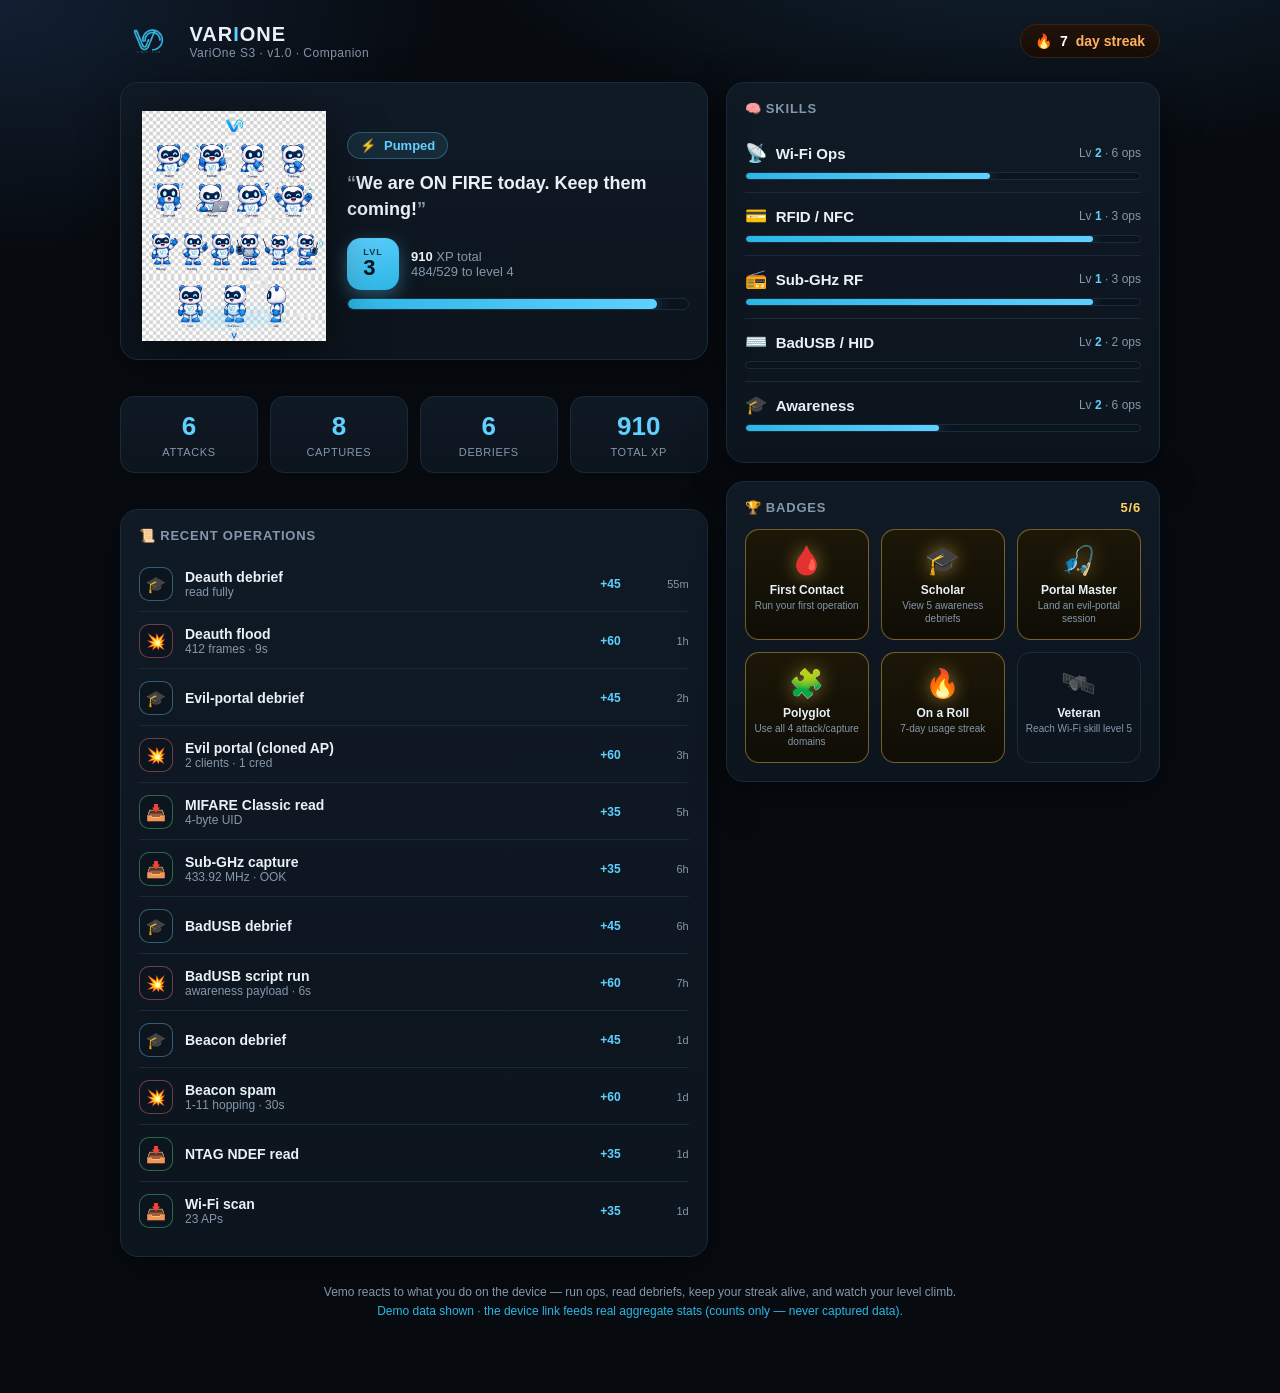
==== companion/index.html @ b5eb0c38 "feat: add Vemo gamification companion at /companion Static export of the VariOne Companion (Next.js)" ====
<!DOCTYPE html><!--_oybnl08QY1_OfnCdMIlE--><html lang="en"><head><meta charSet="utf-8"/><meta name="viewport" content="width=device-width, initial-scale=1"/><link rel="preload" as="image" href="/companion/vemo/logo.png"/><link rel="preload" as="image" href="/companion/vemo/vemo-hero.png"/><link rel="stylesheet" href="/companion/_next/static/css/b6889768fedbd410.css" data-precedence="next"/><link rel="preload" as="script" fetchPriority="low" href="/companion/_next/static/chunks/webpack-e1fc51a0417401c2.js"/><script src="/companion/_next/static/chunks/4bd1b696-c023c6e3521b1417.js" async=""></script><script src="/companion/_next/static/chunks/255-ff2aa54aff9f7291.js" async=""></script><script src="/companion/_next/static/chunks/main-app-71a87562c7416ae0.js" async=""></script><meta name="theme-color" content="#070b10"/><title>VariOne Companion · Vemo</title><meta name="description" content="Gamified companion for the VariOne awareness device — meet Vemo, level up, and track your operations."/><script src="/companion/_next/static/chunks/polyfills-42372ed130431b0a.js" noModule=""></script></head><body><div hidden=""><!--$--><!--/$--></div><main class="shell"><header class="topbar"><div class="brand"><img src="/companion/vemo/logo.png" alt="VariOne" width="92" height="38"/><div><div class="wm">VAR<i>I</i>ONE</div><div class="sub">VariOne S3<!-- --> · <!-- -->v1.0<!-- --> · Companion</div></div></div><div class="streak" title="Best streak: 7 days">🔥 <span class="n">7</span> day streak</div></header><div class="grid"><div class="stack"><div class="card hero"><div class="stage"><div class="vemo-wrap"><div class="vemo-glow"></div><img class="vemo-art" src="/companion/vemo/vemo-hero.png" alt="Vemo, the VariOne mascot" width="184" height="230"/></div><div class="info"><span class="moodchip"><span>⚡</span> <!-- -->Pumped</span><p class="speech"><span class="q">“</span>We are ON FIRE today. Keep them coming!<span class="q">”</span></p><div class="levelrow"><div class="levelbadge"><span><small>LVL</small><b>3</b></span></div><div class="levelmeta"><div><b>910</b> XP total</div><div>484<!-- -->/<!-- -->529<!-- --> to level <!-- -->4</div></div></div><div class="bar"><span style="width:91%"></span></div></div></div></div><div class="stats"><div class="stat"><div class="v">6</div><div class="l">Attacks</div></div><div class="stat"><div class="v">8</div><div class="l">Captures</div></div><div class="stat"><div class="v">6</div><div class="l">Debriefs</div></div><div class="stat"><div class="v">910</div><div class="l">Total XP</div></div></div><div class="card"><h2>📜 Recent operations</h2><div class="timeline"><div class="row"><div class="dot debrief">🎓</div><div class="meta"><div class="lab">Deauth debrief</div><div class="det">read fully</div></div><div class="xp">+<!-- -->45</div><div class="ago">55m</div></div><div class="row"><div class="dot attack">💥</div><div class="meta"><div class="lab">Deauth flood</div><div class="det">412 frames · 9s</div></div><div class="xp">+<!-- -->60</div><div class="ago">1h</div></div><div class="row"><div class="dot debrief">🎓</div><div class="meta"><div class="lab">Evil-portal debrief</div></div><div class="xp">+<!-- -->45</div><div class="ago">2h</div></div><div class="row"><div class="dot attack">💥</div><div class="meta"><div class="lab">Evil portal (cloned AP)</div><div class="det">2 clients · 1 cred</div></div><div class="xp">+<!-- -->60</div><div class="ago">3h</div></div><div class="row"><div class="dot capture">📥</div><div class="meta"><div class="lab">MIFARE Classic read</div><div class="det">4-byte UID</div></div><div class="xp">+<!-- -->35</div><div class="ago">5h</div></div><div class="row"><div class="dot capture">📥</div><div class="meta"><div class="lab">Sub-GHz capture</div><div class="det">433.92 MHz · OOK</div></div><div class="xp">+<!-- -->35</div><div class="ago">6h</div></div><div class="row"><div class="dot debrief">🎓</div><div class="meta"><div class="lab">BadUSB debrief</div></div><div class="xp">+<!-- -->45</div><div class="ago">6h</div></div><div class="row"><div class="dot attack">💥</div><div class="meta"><div class="lab">BadUSB script run</div><div class="det">awareness payload · 6s</div></div><div class="xp">+<!-- -->60</div><div class="ago">7h</div></div><div class="row"><div class="dot debrief">🎓</div><div class="meta"><div class="lab">Beacon debrief</div></div><div class="xp">+<!-- -->45</div><div class="ago">1d</div></div><div class="row"><div class="dot attack">💥</div><div class="meta"><div class="lab">Beacon spam</div><div class="det">1-11 hopping · 30s</div></div><div class="xp">+<!-- -->60</div><div class="ago">1d</div></div><div class="row"><div class="dot capture">📥</div><div class="meta"><div class="lab">NTAG NDEF read</div></div><div class="xp">+<!-- -->35</div><div class="ago">1d</div></div><div class="row"><div class="dot capture">📥</div><div class="meta"><div class="lab">Wi-Fi scan</div><div class="det">23 APs</div></div><div class="xp">+<!-- -->35</div><div class="ago">1d</div></div></div></div></div><div class="stack"><div class="card"><h2>🧠 Skills</h2><div class="skill"><div class="top"><span class="name"><span class="ic">📡</span>Wi-Fi Ops</span><span class="lv">Lv <b>2</b> · <!-- -->6<!-- --> ops</span></div><div class="bar"><span style="width:62%"></span></div></div><div class="skill"><div class="top"><span class="name"><span class="ic">💳</span>RFID / NFC</span><span class="lv">Lv <b>1</b> · <!-- -->3<!-- --> ops</span></div><div class="bar"><span style="width:88%"></span></div></div><div class="skill"><div class="top"><span class="name"><span class="ic">📻</span>Sub-GHz RF</span><span class="lv">Lv <b>1</b> · <!-- -->3<!-- --> ops</span></div><div class="bar"><span style="width:88%"></span></div></div><div class="skill"><div class="top"><span class="name"><span class="ic">⌨️</span>BadUSB / HID</span><span class="lv">Lv <b>2</b> · <!-- -->2<!-- --> ops</span></div><div class="bar"><span style="width:0%"></span></div></div><div class="skill"><div class="top"><span class="name"><span class="ic">🎓</span>Awareness</span><span class="lv">Lv <b>2</b> · <!-- -->6<!-- --> ops</span></div><div class="bar"><span style="width:49%"></span></div></div></div><div class="card"><h2>🏆 Badges <span style="margin-left:auto;color:var(--gold)">5<!-- -->/<!-- -->6</span></h2><div class="badges"><div class="badge on" title="Run your first operation"><div class="em">🩸</div><div class="bn">First Contact</div><div class="bd">Run your first operation</div></div><div class="badge on" title="View 5 awareness debriefs"><div class="em">🎓</div><div class="bn">Scholar</div><div class="bd">View 5 awareness debriefs</div></div><div class="badge on" title="Land an evil-portal session"><div class="em">🎣</div><div class="bn">Portal Master</div><div class="bd">Land an evil-portal session</div></div><div class="badge on" title="Use all 4 attack/capture domains"><div class="em">🧩</div><div class="bn">Polyglot</div><div class="bd">Use all 4 attack/capture domains</div></div><div class="badge on" title="7-day usage streak"><div class="em">🔥</div><div class="bn">On a Roll</div><div class="bd">7-day usage streak</div></div><div class="badge " title="Reach Wi-Fi skill level 5"><div class="em">🛰️</div><div class="bn">Veteran</div><div class="bd">Reach Wi-Fi skill level 5</div></div></div></div></div></div><p class="foot">Vemo reacts to what you do on the device — run ops, read debriefs, keep your streak alive, and watch your level climb.<br/><span class="seam">Demo data shown · the device link feeds real aggregate stats (counts only — never captured data).</span></p></main><!--$--><!--/$--><script src="/companion/_next/static/chunks/webpack-e1fc51a0417401c2.js" id="_R_" async=""></script><script>(self.__next_f=self.__next_f||[]).push([0])</script><script>self.__next_f.push([1,"1:\"$Sreact.fragment\"\n2:I[9766,[],\"\"]\n3:I[8924,[],\"\"]\n5:I[4431,[],\"OutletBoundary\"]\n7:I[5278,[],\"AsyncMetadataOutlet\"]\n9:I[4431,[],\"ViewportBoundary\"]\nb:I[4431,[],\"MetadataBoundary\"]\nc:\"$Sreact.suspense\"\ne:I[7150,[],\"\"]\n:HL[\"/companion/_next/static/css/b6889768fedbd410.css\",\"style\"]\n"])</script><script>self.__next_f.push([1,"0:{\"P\":null,\"b\":\"-oybnl08QY1-OfnCdMIlE\",\"p\":\"/companion\",\"c\":[\"\",\"\"],\"i\":false,\"f\":[[[\"\",{\"children\":[\"__PAGE__\",{}]},\"$undefined\",\"$undefined\",true],[\"\",[\"$\",\"$1\",\"c\",{\"children\":[[[\"$\",\"link\",\"0\",{\"rel\":\"stylesheet\",\"href\":\"/companion/_next/static/css/b6889768fedbd410.css\",\"precedence\":\"next\",\"crossOrigin\":\"$undefined\",\"nonce\":\"$undefined\"}]],[\"$\",\"html\",null,{\"lang\":\"en\",\"children\":[\"$\",\"body\",null,{\"children\":[\"$\",\"$L2\",null,{\"parallelRouterKey\":\"children\",\"error\":\"$undefined\",\"errorStyles\":\"$undefined\",\"errorScripts\":\"$undefined\",\"template\":[\"$\",\"$L3\",null,{}],\"templateStyles\":\"$undefined\",\"templateScripts\":\"$undefined\",\"notFound\":[[[\"$\",\"title\",null,{\"children\":\"404: This page could not be found.\"}],[\"$\",\"div\",null,{\"style\":{\"fontFamily\":\"system-ui,\\\"Segoe UI\\\",Roboto,Helvetica,Arial,sans-serif,\\\"Apple Color Emoji\\\",\\\"Segoe UI Emoji\\\"\",\"height\":\"100vh\",\"textAlign\":\"center\",\"display\":\"flex\",\"flexDirection\":\"column\",\"alignItems\":\"center\",\"justifyContent\":\"center\"},\"children\":[\"$\",\"div\",null,{\"children\":[[\"$\",\"style\",null,{\"dangerouslySetInnerHTML\":{\"__html\":\"body{color:#000;background:#fff;margin:0}.next-error-h1{border-right:1px solid rgba(0,0,0,.3)}@media (prefers-color-scheme:dark){body{color:#fff;background:#000}.next-error-h1{border-right:1px solid rgba(255,255,255,.3)}}\"}}],[\"$\",\"h1\",null,{\"className\":\"next-error-h1\",\"style\":{\"display\":\"inline-block\",\"margin\":\"0 20px 0 0\",\"padding\":\"0 23px 0 0\",\"fontSize\":24,\"fontWeight\":500,\"verticalAlign\":\"top\",\"lineHeight\":\"49px\"},\"children\":404}],[\"$\",\"div\",null,{\"style\":{\"display\":\"inline-block\"},\"children\":[\"$\",\"h2\",null,{\"style\":{\"fontSize\":14,\"fontWeight\":400,\"lineHeight\":\"49px\",\"margin\":0},\"children\":\"This page could not be found.\"}]}]]}]}]],[]],\"forbidden\":\"$undefined\",\"unauthorized\":\"$undefined\"}]}]}]]}],{\"children\":[\"__PAGE__\",[\"$\",\"$1\",\"c\",{\"children\":[\"$L4\",null,[\"$\",\"$L5\",null,{\"children\":[\"$L6\",[\"$\",\"$L7\",null,{\"promise\":\"$@8\"}]]}]]}],{},null,false]},null,false],[\"$\",\"$1\",\"h\",{\"children\":[null,[[\"$\",\"$L9\",null,{\"children\":\"$La\"}],null],[\"$\",\"$Lb\",null,{\"children\":[\"$\",\"div\",null,{\"hidden\":true,\"children\":[\"$\",\"$c\",null,{\"fallback\":null,\"children\":\"$Ld\"}]}]}]]}],false]],\"m\":\"$undefined\",\"G\":[\"$e\",[]],\"s\":false,\"S\":true}\n"])</script><script>self.__next_f.push([1,"4:[\"$\",\"main\",null,{\"className\":\"shell\",\"children\":[[\"$\",\"header\",null,{\"className\":\"topbar\",\"children\":[[\"$\",\"div\",null,{\"className\":\"brand\",\"children\":[[\"$\",\"img\",null,{\"src\":\"/companion/vemo/logo.png\",\"alt\":\"VariOne\",\"width\":92,\"height\":38}],[\"$\",\"div\",null,{\"children\":[[\"$\",\"div\",null,{\"className\":\"wm\",\"children\":[\"VAR\",[\"$\",\"i\",null,{\"children\":\"I\"}],\"ONE\"]}],[\"$\",\"div\",null,{\"className\":\"sub\",\"children\":[\"VariOne S3\",\" · \",\"v1.0\",\" · Companion\"]}]]}]]}],[\"$\",\"div\",null,{\"className\":\"streak\",\"title\":\"Best streak: 7 days\",\"children\":[\"🔥 \",[\"$\",\"span\",null,{\"className\":\"n\",\"children\":7}],\" day streak\"]}]]}],[\"$\",\"div\",null,{\"className\":\"grid\",\"children\":[[\"$\",\"div\",null,{\"className\":\"stack\",\"children\":[[\"$\",\"div\",null,{\"className\":\"card hero\",\"children\":[\"$\",\"div\",null,{\"className\":\"stage\",\"children\":[[\"$\",\"div\",null,{\"className\":\"vemo-wrap\",\"children\":[[\"$\",\"div\",null,{\"className\":\"vemo-glow\"}],[\"$\",\"img\",null,{\"className\":\"vemo-art\",\"src\":\"/companion/vemo/vemo-hero.png\",\"alt\":\"Vemo, the VariOne mascot\",\"width\":184,\"height\":230}]]}],[\"$\",\"div\",null,{\"className\":\"info\",\"children\":[[\"$\",\"span\",null,{\"className\":\"moodchip\",\"children\":[[\"$\",\"span\",null,{\"children\":\"⚡\"}],\" \",\"Pumped\"]}],[\"$\",\"p\",null,{\"className\":\"speech\",\"children\":[[\"$\",\"span\",null,{\"className\":\"q\",\"children\":\"“\"}],\"We are ON FIRE today. Keep them coming!\",[\"$\",\"span\",null,{\"className\":\"q\",\"children\":\"”\"}]]}],[\"$\",\"div\",null,{\"className\":\"levelrow\",\"children\":[[\"$\",\"div\",null,{\"className\":\"levelbadge\",\"children\":[\"$\",\"span\",null,{\"children\":[[\"$\",\"small\",null,{\"children\":\"LVL\"}],[\"$\",\"b\",null,{\"children\":3}]]}]}],[\"$\",\"div\",null,{\"className\":\"levelmeta\",\"children\":[[\"$\",\"div\",null,{\"children\":[[\"$\",\"b\",null,{\"children\":\"910\"}],\" XP total\"]}],[\"$\",\"div\",null,{\"children\":[484,\"/\",529,\" to level \",4]}]]}]]}],[\"$\",\"div\",null,{\"className\":\"bar\",\"children\":[\"$\",\"span\",null,{\"style\":{\"width\":\"91%\"}}]}]]}]]}]}],[\"$\",\"div\",null,{\"className\":\"stats\",\"children\":[[\"$\",\"div\",null,{\"className\":\"stat\",\"children\":[[\"$\",\"div\",null,{\"className\":\"v\",\"children\":6}],[\"$\",\"div\",null,{\"className\":\"l\",\"children\":\"Attacks\"}]]}],[\"$\",\"div\",null,{\"className\":\"stat\",\"children\":[[\"$\",\"div\",null,{\"className\":\"v\",\"children\":8}],[\"$\",\"div\",null,{\"className\":\"l\",\"children\":\"Captures\"}]]}],[\"$\",\"div\",null,{\"className\":\"stat\",\"children\":[[\"$\",\"div\",null,{\"className\":\"v\",\"children\":6}],[\"$\",\"div\",null,{\"className\":\"l\",\"children\":\"Debriefs\"}]]}],[\"$\",\"div\",null,{\"className\":\"stat\",\"children\":[[\"$\",\"div\",null,{\"className\":\"v\",\"children\":\"910\"}],[\"$\",\"div\",null,{\"className\":\"l\",\"children\":\"Total XP\"}]]}]]}],[\"$\",\"div\",null,{\"className\":\"card\",\"children\":[[\"$\",\"h2\",null,{\"children\":\"📜 Recent operations\"}],[\"$\",\"div\",null,{\"className\":\"timeline\",\"children\":[[\"$\",\"div\",\"e1\",{\"className\":\"row\",\"children\":[[\"$\",\"div\",null,{\"className\":\"dot debrief\",\"children\":\"🎓\"}],[\"$\",\"div\",null,{\"className\":\"meta\",\"children\":[[\"$\",\"div\",null,{\"className\":\"lab\",\"children\":\"Deauth debrief\"}],[\"$\",\"div\",null,{\"className\":\"det\",\"children\":\"read fully\"}]]}],[\"$\",\"div\",null,{\"className\":\"xp\",\"children\":[\"+\",45]}],[\"$\",\"div\",null,{\"className\":\"ago\",\"children\":\"55m\"}]]}],[\"$\",\"div\",\"e0\",{\"className\":\"row\",\"children\":[[\"$\",\"div\",null,{\"className\":\"dot attack\",\"children\":\"💥\"}],[\"$\",\"div\",null,{\"className\":\"meta\",\"children\":[[\"$\",\"div\",null,{\"className\":\"lab\",\"children\":\"Deauth flood\"}],[\"$\",\"div\",null,{\"className\":\"det\",\"children\":\"412 frames · 9s\"}]]}],[\"$\",\"div\",null,{\"className\":\"xp\",\"children\":[\"+\",60]}],[\"$\",\"div\",null,{\"className\":\"ago\",\"children\":\"1h\"}]]}],[\"$\",\"div\",\"e3\",{\"className\":\"row\",\"children\":[[\"$\",\"div\",null,{\"className\":\"dot debrief\",\"children\":\"🎓\"}],[\"$\",\"div\",null,{\"className\":\"meta\",\"children\":[[\"$\",\"div\",null,{\"className\":\"lab\",\"children\":\"Evil-portal debrief\"}],\"$undefined\"]}],[\"$\",\"div\",null,{\"className\":\"xp\",\"children\":[\"+\",45]}],[\"$\",\"div\",null,{\"className\":\"ago\",\"children\":\"2h\"}]]}],[\"$\",\"div\",\"e2\",{\"className\":\"row\",\"children\":[[\"$\",\"div\",null,{\"className\":\"dot attack\",\"children\":\"💥\"}],[\"$\",\"div\",null,{\"className\":\"meta\",\"children\":[[\"$\",\"div\",null,{\"className\":\"lab\",\"children\":\"Evil portal (cloned AP)\"}],[\"$\",\"div\",null,{\"className\":\"det\",\"children\":\"2 clients · 1 cred\"}]]}],[\"$\",\"div\",null,{\"className\":\"xp\",\"children\":[\"+\",60]}],[\"$\",\"div\",null,{\"className\":\"ago\",\"children\":\"3h\"}]]}],[\"$\",\"div\",\"e4\",{\"className\":\"row\",\"children\":[[\"$\",\"div\",null,{\"className\":\"dot capture\",\"children\":\"📥\"}],[\"$\",\"div\",null,{\"className\":\"meta\",\"children\":[[\"$\",\"div\",null,{\"className\":\"lab\",\"children\":\"MIFARE Classic read\"}],[\"$\",\"div\",null,{\"className\":\"det\",\"children\":\"4-byte UID\"}]]}],[\"$\",\"div\",null,{\"className\":\"xp\",\"children\":[\"+\",35]}],[\"$\",\"div\",null,{\"className\":\"ago\",\"children\":\"5h\"}]]}],[\"$\",\"div\",\"e5\",{\"className\":\"row\",\"children\":[[\"$\",\"div\",null,{\"className\":\"dot capture\",\"children\":\"📥\"}],[\"$\",\"div\",null,{\"className\":\"meta\",\"children\":[[\"$\",\"div\",null,{\"className\":\"lab\",\"children\":\"Sub-GHz capture\"}],[\"$\",\"div\",null,{\"className\":\"det\",\"children\":\"433.92 MHz · OOK\"}]]}],[\"$\",\"div\",null,{\"className\":\"xp\",\"children\":[\"+\",35]}],[\"$\",\"div\",null,{\"className\":\"ago\",\"children\":\"6h\"}]]}],[\"$\",\"div\",\"e7\",{\"className\":\"row\",\"children\":[[\"$\",\"div\",null,{\"className\":\"dot debrief\",\"children\":\"🎓\"}],[\"$\",\"div\",null,{\"className\":\"meta\",\"children\":[[\"$\",\"div\",null,{\"className\":\"lab\",\"children\":\"BadUSB debrief\"}],\"$undefined\"]}],[\"$\",\"div\",null,{\"className\":\"xp\",\"children\":[\"+\",45]}],\"$Lf\"]}],\"$L10\",\"$L11\",\"$L12\",\"$L13\",\"$L14\"]}]]}]]}],\"$L15\"]}],\"$L16\"]}]\n"])</script><script>self.__next_f.push([1,"f:[\"$\",\"div\",null,{\"className\":\"ago\",\"children\":\"6h\"}]\n10:[\"$\",\"div\",\"e6\",{\"className\":\"row\",\"children\":[[\"$\",\"div\",null,{\"className\":\"dot attack\",\"children\":\"💥\"}],[\"$\",\"div\",null,{\"className\":\"meta\",\"children\":[[\"$\",\"div\",null,{\"className\":\"lab\",\"children\":\"BadUSB script run\"}],[\"$\",\"div\",null,{\"className\":\"det\",\"children\":\"awareness payload · 6s\"}]]}],[\"$\",\"div\",null,{\"className\":\"xp\",\"children\":[\"+\",60]}],[\"$\",\"div\",null,{\"className\":\"ago\",\"children\":\"7h\"}]]}]\n11:[\"$\",\"div\",\"e11\",{\"className\":\"row\",\"children\":[[\"$\",\"div\",null,{\"className\":\"dot debrief\",\"children\":\"🎓\"}],[\"$\",\"div\",null,{\"className\":\"meta\",\"children\":[[\"$\",\"div\",null,{\"className\":\"lab\",\"children\":\"Beacon debrief\"}],\"$undefined\"]}],[\"$\",\"div\",null,{\"className\":\"xp\",\"children\":[\"+\",45]}],[\"$\",\"div\",null,{\"className\":\"ago\",\"children\":\"1d\"}]]}]\n12:[\"$\",\"div\",\"e8\",{\"className\":\"row\",\"children\":[[\"$\",\"div\",null,{\"className\":\"dot attack\",\"children\":\"💥\"}],[\"$\",\"div\",null,{\"className\":\"meta\",\"children\":[[\"$\",\"div\",null,{\"className\":\"lab\",\"children\":\"Beacon spam\"}],[\"$\",\"div\",null,{\"className\":\"det\",\"children\":\"1-11 hopping · 30s\"}]]}],[\"$\",\"div\",null,{\"className\":\"xp\",\"children\":[\"+\",60]}],[\"$\",\"div\",null,{\"className\":\"ago\",\"children\":\"1d\"}]]}]\n13:[\"$\",\"div\",\"e9\",{\"className\":\"row\",\"children\":[[\"$\",\"div\",null,{\"className\":\"dot capture\",\"children\":\"📥\"}],[\"$\",\"div\",null,{\"className\":\"meta\",\"children\":[[\"$\",\"div\",null,{\"className\":\"lab\",\"children\":\"NTAG NDEF read\"}],\"$undefined\"]}],[\"$\",\"div\",null,{\"className\":\"xp\",\"children\":[\"+\",35]}],[\"$\",\"div\",null,{\"className\":\"ago\",\"children\":\"1d\"}]]}]\n14:[\"$\",\"div\",\"e10\",{\"className\":\"row\",\"children\":[[\"$\",\"div\",null,{\"className\":\"dot capture\",\"children\":\"📥\"}],[\"$\",\"div\",null,{\"className\":\"meta\",\"children\":[[\"$\",\"div\",null,{\"className\":\"lab\",\"children\":\"Wi-Fi scan\"}],[\"$\",\"div\",null,{\"className\":\"det\",\"children\":\"23 APs\"}]]}],[\"$\",\"div\",null,{\"className\":\"xp\",\"children\":[\"+\",35]}],[\"$\",\"div\",null,{\"className\":\"ago\",\"children\":\"1d\"}]]}]\n"])</script><script>self.__next_f.push([1,"15:[\"$\",\"div\",null,{\"className\":\"stack\",\"children\":[[\"$\",\"div\",null,{\"className\":\"card\",\"children\":[[\"$\",\"h2\",null,{\"children\":\"🧠 Skills\"}],[[\"$\",\"div\",\"wifi\",{\"className\":\"skill\",\"children\":[[\"$\",\"div\",null,{\"className\":\"top\",\"children\":[[\"$\",\"span\",null,{\"className\":\"name\",\"children\":[[\"$\",\"span\",null,{\"className\":\"ic\",\"children\":\"📡\"}],\"Wi-Fi Ops\"]}],[\"$\",\"span\",null,{\"className\":\"lv\",\"children\":[\"Lv \",[\"$\",\"b\",null,{\"children\":2}],\" · \",6,\" ops\"]}]]}],[\"$\",\"div\",null,{\"className\":\"bar\",\"children\":[\"$\",\"span\",null,{\"style\":{\"width\":\"62%\"}}]}]]}],[\"$\",\"div\",\"rfid\",{\"className\":\"skill\",\"children\":[[\"$\",\"div\",null,{\"className\":\"top\",\"children\":[[\"$\",\"span\",null,{\"className\":\"name\",\"children\":[[\"$\",\"span\",null,{\"className\":\"ic\",\"children\":\"💳\"}],\"RFID / NFC\"]}],[\"$\",\"span\",null,{\"className\":\"lv\",\"children\":[\"Lv \",[\"$\",\"b\",null,{\"children\":1}],\" · \",3,\" ops\"]}]]}],[\"$\",\"div\",null,{\"className\":\"bar\",\"children\":[\"$\",\"span\",null,{\"style\":{\"width\":\"88%\"}}]}]]}],[\"$\",\"div\",\"rf\",{\"className\":\"skill\",\"children\":[[\"$\",\"div\",null,{\"className\":\"top\",\"children\":[[\"$\",\"span\",null,{\"className\":\"name\",\"children\":[[\"$\",\"span\",null,{\"className\":\"ic\",\"children\":\"📻\"}],\"Sub-GHz RF\"]}],[\"$\",\"span\",null,{\"className\":\"lv\",\"children\":[\"Lv \",[\"$\",\"b\",null,{\"children\":1}],\" · \",3,\" ops\"]}]]}],[\"$\",\"div\",null,{\"className\":\"bar\",\"children\":[\"$\",\"span\",null,{\"style\":{\"width\":\"88%\"}}]}]]}],[\"$\",\"div\",\"badusb\",{\"className\":\"skill\",\"children\":[[\"$\",\"div\",null,{\"className\":\"top\",\"children\":[[\"$\",\"span\",null,{\"className\":\"name\",\"children\":[[\"$\",\"span\",null,{\"className\":\"ic\",\"children\":\"⌨️\"}],\"BadUSB / HID\"]}],[\"$\",\"span\",null,{\"className\":\"lv\",\"children\":[\"Lv \",[\"$\",\"b\",null,{\"children\":2}],\" · \",2,\" ops\"]}]]}],[\"$\",\"div\",null,{\"className\":\"bar\",\"children\":[\"$\",\"span\",null,{\"style\":{\"width\":\"0%\"}}]}]]}],[\"$\",\"div\",\"awareness\",{\"className\":\"skill\",\"children\":[[\"$\",\"div\",null,{\"className\":\"top\",\"children\":[[\"$\",\"span\",null,{\"className\":\"name\",\"children\":[[\"$\",\"span\",null,{\"className\":\"ic\",\"children\":\"🎓\"}],\"Awareness\"]}],[\"$\",\"span\",null,{\"className\":\"lv\",\"children\":[\"Lv \",[\"$\",\"b\",null,{\"children\":2}],\" · \",6,\" ops\"]}]]}],[\"$\",\"div\",null,{\"className\":\"bar\",\"children\":[\"$\",\"span\",null,{\"style\":{\"width\":\"49%\"}}]}]]}]]]}],[\"$\",\"div\",null,{\"className\":\"card\",\"children\":[[\"$\",\"h2\",null,{\"children\":[\"🏆 Badges \",[\"$\",\"span\",null,{\"style\":{\"marginLeft\":\"auto\",\"color\":\"var(--gold)\"},\"children\":[5,\"/\",6]}]]}],[\"$\",\"div\",null,{\"className\":\"badges\",\"children\":[[\"$\",\"div\",\"first-blood\",{\"className\":\"badge on\",\"title\":\"Run your first operation\",\"children\":[[\"$\",\"div\",null,{\"className\":\"em\",\"children\":\"🩸\"}],[\"$\",\"div\",null,{\"className\":\"bn\",\"children\":\"First Contact\"}],[\"$\",\"div\",null,{\"className\":\"bd\",\"children\":\"Run your first operation\"}]]}],[\"$\",\"div\",\"scholar\",{\"className\":\"badge on\",\"title\":\"View 5 awareness debriefs\",\"children\":[[\"$\",\"div\",null,{\"className\":\"em\",\"children\":\"🎓\"}],[\"$\",\"div\",null,{\"className\":\"bn\",\"children\":\"Scholar\"}],[\"$\",\"div\",null,{\"className\":\"bd\",\"children\":\"View 5 awareness debriefs\"}]]}],[\"$\",\"div\",\"portal-master\",{\"className\":\"badge on\",\"title\":\"Land an evil-portal session\",\"children\":[[\"$\",\"div\",null,{\"className\":\"em\",\"children\":\"🎣\"}],[\"$\",\"div\",null,{\"className\":\"bn\",\"children\":\"Portal Master\"}],[\"$\",\"div\",null,{\"className\":\"bd\",\"children\":\"Land an evil-portal session\"}]]}],[\"$\",\"div\",\"polyglot\",{\"className\":\"badge on\",\"title\":\"Use all 4 attack/capture domains\",\"children\":[[\"$\",\"div\",null,{\"className\":\"em\",\"children\":\"🧩\"}],[\"$\",\"div\",null,{\"className\":\"bn\",\"children\":\"Polyglot\"}],[\"$\",\"div\",null,{\"className\":\"bd\",\"children\":\"Use all 4 attack/capture domains\"}]]}],[\"$\",\"div\",\"streak-7\",{\"className\":\"badge on\",\"title\":\"7-day usage streak\",\"children\":[[\"$\",\"div\",null,{\"className\":\"em\",\"children\":\"🔥\"}],[\"$\",\"div\",null,{\"className\":\"bn\",\"children\":\"On a Roll\"}],[\"$\",\"div\",null,{\"className\":\"bd\",\"children\":\"7-day usage streak\"}]]}],[\"$\",\"div\",\"veteran\",{\"className\":\"badge \",\"title\":\"Reach Wi-Fi skill level 5\",\"children\":[[\"$\",\"div\",null,{\"className\":\"em\",\"children\":\"🛰️\"}],[\"$\",\"div\",null,{\"className\":\"bn\",\"children\":\"Veteran\"}],[\"$\",\"div\",null,{\"className\":\"bd\",\"children\":\"Reach Wi-Fi skill level 5\"}]]}]]}]]}]]}]\n"])</script><script>self.__next_f.push([1,"16:[\"$\",\"p\",null,{\"className\":\"foot\",\"children\":[\"Vemo reacts to what you do on the device — run ops, read debriefs, keep your streak alive, and watch your level climb.\",[\"$\",\"br\",null,{}],[\"$\",\"span\",null,{\"className\":\"seam\",\"children\":\"Demo data shown · the device link feeds real aggregate stats (counts only — never captured data).\"}]]}]\n"])</script><script>self.__next_f.push([1,"a:[[\"$\",\"meta\",\"0\",{\"charSet\":\"utf-8\"}],[\"$\",\"meta\",\"1\",{\"name\":\"viewport\",\"content\":\"width=device-width, initial-scale=1\"}],[\"$\",\"meta\",\"2\",{\"name\":\"theme-color\",\"content\":\"#070b10\"}]]\n6:null\n"])</script><script>self.__next_f.push([1,"8:{\"metadata\":[[\"$\",\"title\",\"0\",{\"children\":\"VariOne Companion · Vemo\"}],[\"$\",\"meta\",\"1\",{\"name\":\"description\",\"content\":\"Gamified companion for the VariOne awareness device — meet Vemo, level up, and track your operations.\"}]],\"error\":null,\"digest\":\"$undefined\"}\n"])</script><script>self.__next_f.push([1,"d:\"$8:metadata\"\n"])</script></body></html>
---- companion/_next/static/css/b6889768fedbd410.css ----
:root{--bg:#070b10;--bg2:#0b1219;--panel:#101a25;--panel2:#0c141d;--bd:#1b2a3a;--bd2:#24384c;--tx:#e9f1f8;--mut:#8597aa;--cy:#5fd0ff;--cy2:#2bb7e6;--navy:#192a3a;--good:#57e39b;--warn:#ffb15e;--crit:#ff7a90;--gold:#ffd35e;--radius:18px;--shadow:0 10px 40px rgba(0,0,0,0.45)}*{box-sizing:border-box}body,html{padding:0;margin:0}body{background:radial-gradient(1100px 540px at 80% -10%,#14283a 0,transparent 55%),radial-gradient(900px 500px at 0 0,#122033 0,transparent 50%),var(--bg);color:var(--tx);font-family:ui-sans-serif,-apple-system,Segoe UI,Roboto,Helvetica,Arial,sans-serif;-webkit-font-smoothing:antialiased;min-height:100vh}a{color:inherit;text-decoration:none}.shell{max-width:1080px;margin:0 auto;padding:22px 20px 60px}.topbar{justify-content:space-between;gap:16px;margin-bottom:22px}.brand,.topbar{display:flex;align-items:center}.brand{gap:12px}.brand img{height:38px;width:auto}.brand .wm{font-weight:800;letter-spacing:1px;font-size:20px}.brand .wm i{color:var(--cy);font-style:normal}.brand .sub{font-size:12px;color:var(--mut);letter-spacing:.5px}.streak{display:flex;align-items:center;gap:8px;background:linear-gradient(180deg,#21130a,#160d07);border:1px solid #3a2410;color:var(--warn);padding:8px 14px;border-radius:999px;font-weight:700;font-size:14px}.streak .n{color:#fff}.grid{display:grid;grid-template-columns:1.15fr .85fr;grid-gap:18px;gap:18px}@media (max-width:860px){.grid{grid-template-columns:1fr}}.card{background:linear-gradient(180deg,var(--panel),var(--panel2));border:1px solid var(--bd);border-radius:var(--radius);padding:18px;box-shadow:var(--shadow)}.card h2{margin:0 0 14px;font-size:13px;text-transform:uppercase;letter-spacing:.8px;color:var(--mut);display:flex;align-items:center;gap:8px}.hero{position:relative;overflow:hidden}.hero .stage{display:flex;align-items:center;gap:18px}.vemo-wrap{position:relative;flex:0 0 auto;width:190px;height:240px;display:flex;align-items:flex-end;justify-content:center}.vemo-wrap:after{content:"";position:absolute;bottom:10px;left:50%;transform:translateX(-50%);width:130px;height:26px;background:radial-gradient(closest-side,rgba(95,208,255,.35),transparent);filter:blur(3px)}.vemo-glow{position:absolute;inset:-10% 0 20% 0;background:radial-gradient(closest-side,rgba(95,208,255,.28),transparent 70%);filter:blur(8px);animation:pulse 4s ease-in-out infinite}.vemo-art{position:relative;height:230px;width:auto;filter:drop-shadow(0 14px 28px rgba(0,0,0,.5));animation:float 5s ease-in-out infinite}@keyframes float{0%,to{transform:translateY(0)}50%{transform:translateY(-9px)}}@keyframes pulse{0%,to{opacity:.55}50%{opacity:1}}.hero .info{flex:1 1 auto;min-width:0}.moodchip{display:inline-flex;align-items:center;gap:8px;background:rgba(95,208,255,.1);border:1px solid rgba(95,208,255,.3);color:var(--cy);border-radius:999px;padding:5px 12px;font-size:13px;font-weight:700}.speech{margin:12px 0 16px;font-size:18px;line-height:1.4;font-weight:600}.speech .q{color:var(--mut)}.levelrow{display:flex;align-items:center;gap:12px;margin-bottom:8px}.levelbadge{display:grid;place-items:center;width:52px;height:52px;border-radius:14px;background:linear-gradient(160deg,var(--cy),var(--cy2));color:#04161f;font-weight:900;line-height:1;box-shadow:0 6px 18px rgba(95,208,255,.35)}.levelbadge small{display:block;font-size:9px;letter-spacing:1px;opacity:.8}.levelbadge b{font-size:22px}.levelmeta{font-size:13px;color:var(--mut)}.levelmeta b{color:var(--tx)}.bar{height:12px;background:#0a141d;border:1px solid var(--bd);overflow:hidden}.bar,.bar>span{border-radius:999px}.bar>span{display:block;height:100%;background:linear-gradient(90deg,var(--cy2),var(--cy));box-shadow:0 0 14px rgba(95,208,255,.5)}.stats{display:grid;grid-template-columns:repeat(4,1fr);grid-gap:12px;gap:12px;margin:18px 0}@media (max-width:520px){.stats{grid-template-columns:repeat(2,1fr)}}.stat{background:linear-gradient(180deg,var(--panel),var(--panel2));border:1px solid var(--bd);border-radius:14px;padding:14px;text-align:center}.stat .v{font-size:26px;font-weight:800;color:var(--cy)}.stat .l{font-size:11px;text-transform:uppercase;letter-spacing:.6px;color:var(--mut);margin-top:4px}.skill{padding:12px 0;border-bottom:1px solid var(--bd)}.skill:last-child{border-bottom:0}.skill .top{justify-content:space-between;margin-bottom:8px}.skill .name,.skill .top{display:flex;align-items:center}.skill .name{gap:9px;font-weight:600;font-size:15px}.skill .ic{font-size:18px}.skill .lv{font-size:12px;color:var(--mut)}.skill .lv b{color:var(--cy)}.skill .bar{height:8px}.badges{display:grid;grid-template-columns:repeat(3,1fr);grid-gap:12px;gap:12px}.badge{text-align:center;padding:14px 8px;border-radius:14px;border:1px solid var(--bd);background:var(--panel2)}.badge.on{border-color:rgba(255,211,94,.4);background:linear-gradient(180deg,#1c1707,#0f0d06)}.badge .em{font-size:28px;filter:grayscale(1) opacity(.4)}.badge.on .em{filter:none;text-shadow:0 0 18px rgba(255,211,94,.5)}.badge .bn{font-size:12px;font-weight:700;margin-top:6px}.badge .bd{font-size:10px;color:var(--mut);margin-top:2px;line-height:1.3}.timeline{display:flex;flex-direction:column;gap:2px}.row{display:flex;align-items:center;gap:12px;padding:10px 0;border-bottom:1px solid var(--bd)}.row:last-child{border-bottom:0}.dot{flex:0 0 auto;width:34px;height:34px;border-radius:10px;display:grid;place-items:center;font-size:16px;background:var(--panel2);border:1px solid var(--bd)}.dot.attack{border-color:rgba(255,122,144,.4)}.dot.capture{border-color:rgba(87,227,155,.4)}.dot.debrief{border-color:rgba(95,208,255,.4)}.row .meta{flex:1 1 auto;min-width:0}.row .lab{font-size:14px;font-weight:600}.row .det{font-size:12px;color:var(--mut)}.row .xp{flex:0 0 auto;font-size:12px;font-weight:700;color:var(--cy)}.row .ago{flex:0 0 auto;font-size:11px;color:var(--mut);width:56px;text-align:right}.stack{display:flex;flex-direction:column;gap:18px}.foot{margin-top:26px;text-align:center;font-size:12px;color:var(--mut);line-height:1.6}.foot .seam{color:var(--cy2)}
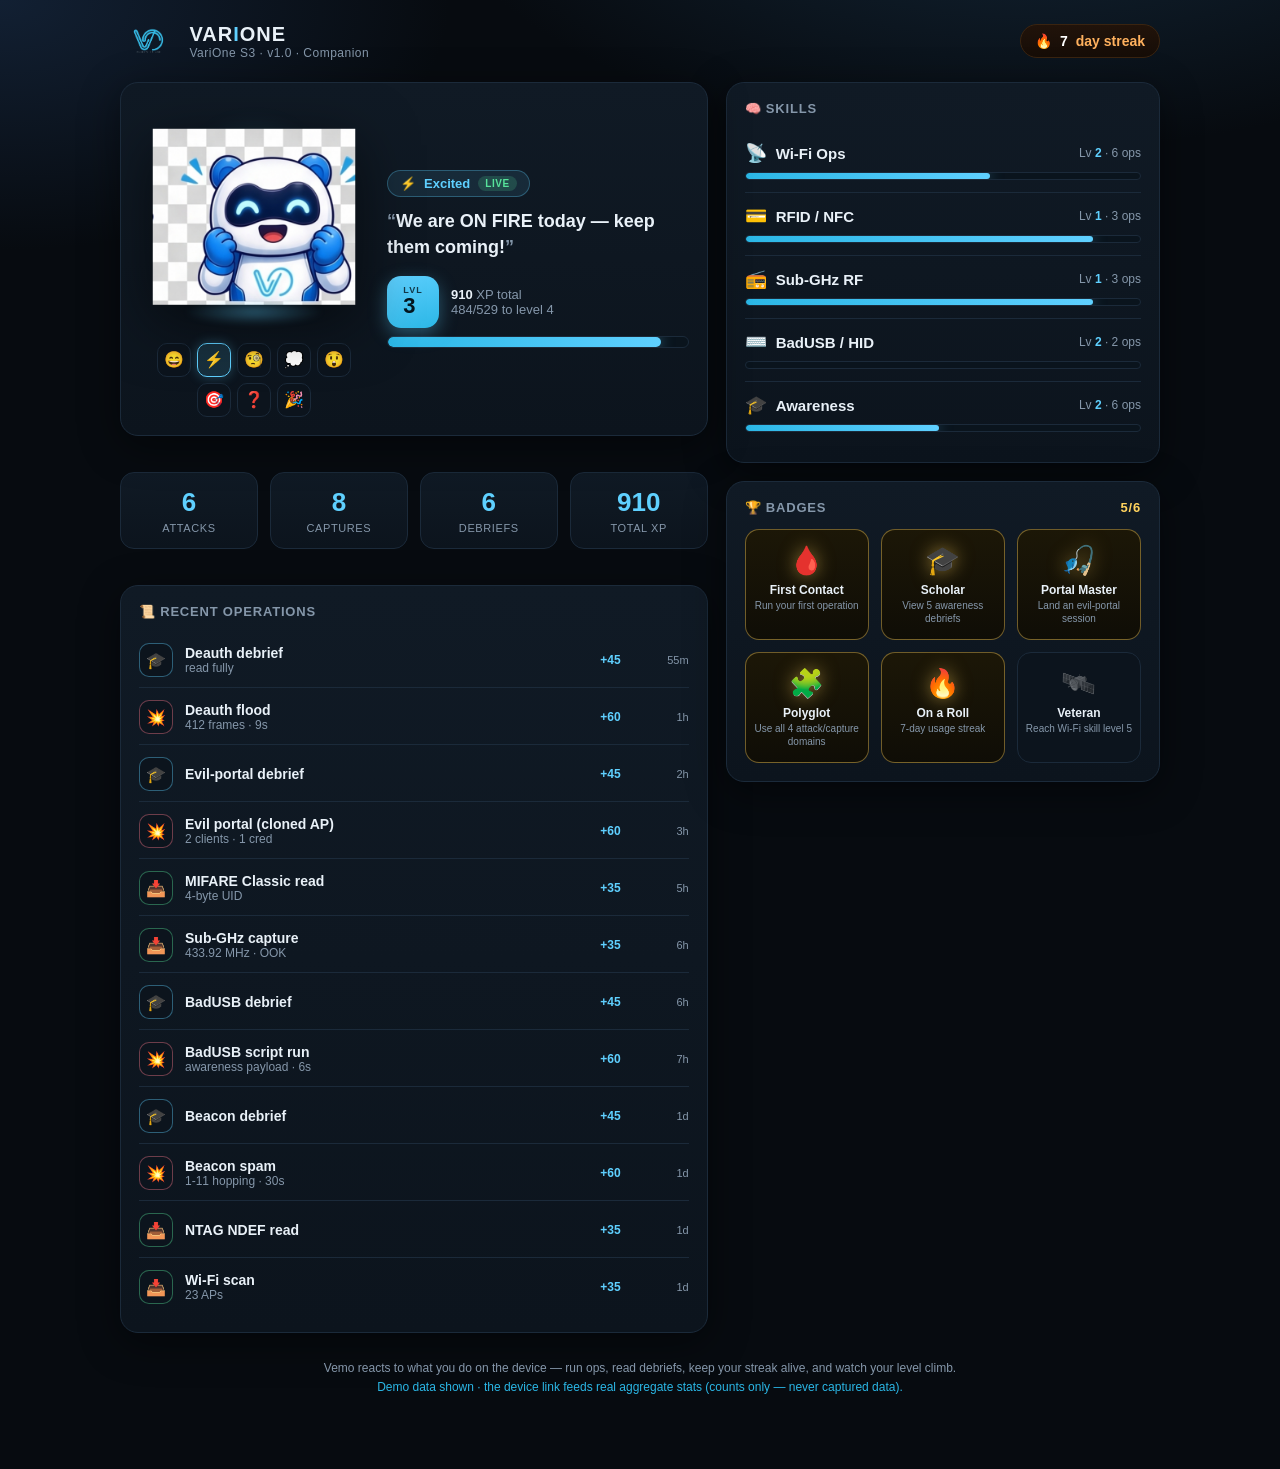
==== commit 753e0f44: "feat(companion): per-mood Vemo art + interactive mood hero Replace the single sheet image with 8 dis" ====
--- a/companion/index.html
+++ b/companion/index.html
@@ -1 +1 @@
-<!DOCTYPE html><!--_oybnl08QY1_OfnCdMIlE--><html lang="en"><head><meta charSet="utf-8"/><meta name="viewport" content="width=device-width, initial-scale=1"/><link rel="preload" as="image" href="/companion/vemo/logo.png"/><link rel="preload" as="image" href="/companion/vemo/vemo-hero.png"/><link rel="stylesheet" href="/companion/_next/static/css/b6889768fedbd410.css" data-precedence="next"/><link rel="preload" as="script" fetchPriority="low" href="/companion/_next/static/chunks/webpack-e1fc51a0417401c2.js"/><script src="/companion/_next/static/chunks/4bd1b696-c023c6e3521b1417.js" async=""></script><script src="/companion/_next/static/chunks/255-ff2aa54aff9f7291.js" async=""></script><script src="/companion/_next/static/chunks/main-app-71a87562c7416ae0.js" async=""></script><meta name="theme-color" content="#070b10"/><title>VariOne Companion · Vemo</title><meta name="description" content="Gamified companion for the VariOne awareness device — meet Vemo, level up, and track your operations."/><script src="/companion/_next/static/chunks/polyfills-42372ed130431b0a.js" noModule=""></script></head><body><div hidden=""><!--$--><!--/$--></div><main class="shell"><header class="topbar"><div class="brand"><img src="/companion/vemo/logo.png" alt="VariOne" width="92" height="38"/><div><div class="wm">VAR<i>I</i>ONE</div><div class="sub">VariOne S3<!-- --> · <!-- -->v1.0<!-- --> · Companion</div></div></div><div class="streak" title="Best streak: 7 days">🔥 <span class="n">7</span> day streak</div></header><div class="grid"><div class="stack"><div class="card hero"><div class="stage"><div class="vemo-wrap"><div class="vemo-glow"></div><img class="vemo-art" src="/companion/vemo/vemo-hero.png" alt="Vemo, the VariOne mascot" width="184" height="230"/></div><div class="info"><span class="moodchip"><span>⚡</span> <!-- -->Pumped</span><p class="speech"><span class="q">“</span>We are ON FIRE today. Keep them coming!<span class="q">”</span></p><div class="levelrow"><div class="levelbadge"><span><small>LVL</small><b>3</b></span></div><div class="levelmeta"><div><b>910</b> XP total</div><div>484<!-- -->/<!-- -->529<!-- --> to level <!-- -->4</div></div></div><div class="bar"><span style="width:91%"></span></div></div></div></div><div class="stats"><div class="stat"><div class="v">6</div><div class="l">Attacks</div></div><div class="stat"><div class="v">8</div><div class="l">Captures</div></div><div class="stat"><div class="v">6</div><div class="l">Debriefs</div></div><div class="stat"><div class="v">910</div><div class="l">Total XP</div></div></div><div class="card"><h2>📜 Recent operations</h2><div class="timeline"><div class="row"><div class="dot debrief">🎓</div><div class="meta"><div class="lab">Deauth debrief</div><div class="det">read fully</div></div><div class="xp">+<!-- -->45</div><div class="ago">55m</div></div><div class="row"><div class="dot attack">💥</div><div class="meta"><div class="lab">Deauth flood</div><div class="det">412 frames · 9s</div></div><div class="xp">+<!-- -->60</div><div class="ago">1h</div></div><div class="row"><div class="dot debrief">🎓</div><div class="meta"><div class="lab">Evil-portal debrief</div></div><div class="xp">+<!-- -->45</div><div class="ago">2h</div></div><div class="row"><div class="dot attack">💥</div><div class="meta"><div class="lab">Evil portal (cloned AP)</div><div class="det">2 clients · 1 cred</div></div><div class="xp">+<!-- -->60</div><div class="ago">3h</div></div><div class="row"><div class="dot capture">📥</div><div class="meta"><div class="lab">MIFARE Classic read</div><div class="det">4-byte UID</div></div><div class="xp">+<!-- -->35</div><div class="ago">5h</div></div><div class="row"><div class="dot capture">📥</div><div class="meta"><div class="lab">Sub-GHz capture</div><div class="det">433.92 MHz · OOK</div></div><div class="xp">+<!-- -->35</div><div class="ago">6h</div></div><div class="row"><div class="dot debrief">🎓</div><div class="meta"><div class="lab">BadUSB debrief</div></div><div class="xp">+<!-- -->45</div><div class="ago">6h</div></div><div class="row"><div class="dot attack">💥</div><div class="meta"><div class="lab">BadUSB script run</div><div class="det">awareness payload · 6s</div></div><div class="xp">+<!-- -->60</div><div class="ago">7h</div></div><div class="row"><div class="dot debrief">🎓</div><div class="meta"><div class="lab">Beacon debrief</div></div><div class="xp">+<!-- -->45</div><div class="ago">1d</div></div><div class="row"><div class="dot attack">💥</div><div class="meta"><div class="lab">Beacon spam</div><div class="det">1-11 hopping · 30s</div></div><div class="xp">+<!-- -->60</div><div class="ago">1d</div></div><div class="row"><div class="dot capture">📥</div><div class="meta"><div class="lab">NTAG NDEF read</div></div><div class="xp">+<!-- -->35</div><div class="ago">1d</div></div><div class="row"><div class="dot capture">📥</div><div class="meta"><div class="lab">Wi-Fi scan</div><div class="det">23 APs</div></div><div class="xp">+<!-- -->35</div><div class="ago">1d</div></div></div></div></div><div class="stack"><div class="card"><h2>🧠 Skills</h2><div class="skill"><div class="top"><span class="name"><span class="ic">📡</span>Wi-Fi Ops</span><span class="lv">Lv <b>2</b> · <!-- -->6<!-- --> ops</span></div><div class="bar"><span style="width:62%"></span></div></div><div class="skill"><div class="top"><span class="name"><span class="ic">💳</span>RFID / NFC</span><span class="lv">Lv <b>1</b> · <!-- -->3<!-- --> ops</span></div><div class="bar"><span style="width:88%"></span></div></div><div class="skill"><div class="top"><span class="name"><span class="ic">📻</span>Sub-GHz RF</span><span class="lv">Lv <b>1</b> · <!-- -->3<!-- --> ops</span></div><div class="bar"><span style="width:88%"></span></div></div><div class="skill"><div class="top"><span class="name"><span class="ic">⌨️</span>BadUSB / HID</span><span class="lv">Lv <b>2</b> · <!-- -->2<!-- --> ops</span></div><div class="bar"><span style="width:0%"></span></div></div><div class="skill"><div class="top"><span class="name"><span class="ic">🎓</span>Awareness</span><span class="lv">Lv <b>2</b> · <!-- -->6<!-- --> ops</span></div><div class="bar"><span style="width:49%"></span></div></div></div><div class="card"><h2>🏆 Badges <span style="margin-left:auto;color:var(--gold)">5<!-- -->/<!-- -->6</span></h2><div class="badges"><div class="badge on" title="Run your first operation"><div class="em">🩸</div><div class="bn">First Contact</div><div class="bd">Run your first operation</div></div><div class="badge on" title="View 5 awareness debriefs"><div class="em">🎓</div><div class="bn">Scholar</div><div class="bd">View 5 awareness debriefs</div></div><div class="badge on" title="Land an evil-portal session"><div class="em">🎣</div><div class="bn">Portal Master</div><div class="bd">Land an evil-portal session</div></div><div class="badge on" title="Use all 4 attack/capture domains"><div class="em">🧩</div><div class="bn">Polyglot</div><div class="bd">Use all 4 attack/capture domains</div></div><div class="badge on" title="7-day usage streak"><div class="em">🔥</div><div class="bn">On a Roll</div><div class="bd">7-day usage streak</div></div><div class="badge " title="Reach Wi-Fi skill level 5"><div class="em">🛰️</div><div class="bn">Veteran</div><div class="bd">Reach Wi-Fi skill level 5</div></div></div></div></div></div><p class="foot">Vemo reacts to what you do on the device — run ops, read debriefs, keep your streak alive, and watch your level climb.<br/><span class="seam">Demo data shown · the device link feeds real aggregate stats (counts only — never captured data).</span></p></main><!--$--><!--/$--><script src="/companion/_next/static/chunks/webpack-e1fc51a0417401c2.js" id="_R_" async=""></script><script>(self.__next_f=self.__next_f||[]).push([0])</script><script>self.__next_f.push([1,"1:\"$Sreact.fragment\"\n2:I[9766,[],\"\"]\n3:I[8924,[],\"\"]\n5:I[4431,[],\"OutletBoundary\"]\n7:I[5278,[],\"AsyncMetadataOutlet\"]\n9:I[4431,[],\"ViewportBoundary\"]\nb:I[4431,[],\"MetadataBoundary\"]\nc:\"$Sreact.suspense\"\ne:I[7150,[],\"\"]\n:HL[\"/companion/_next/static/css/b6889768fedbd410.css\",\"style\"]\n"])</script><script>self.__next_f.push([1,"0:{\"P\":null,\"b\":\"-oybnl08QY1-OfnCdMIlE\",\"p\":\"/companion\",\"c\":[\"\",\"\"],\"i\":false,\"f\":[[[\"\",{\"children\":[\"__PAGE__\",{}]},\"$undefined\",\"$undefined\",true],[\"\",[\"$\",\"$1\",\"c\",{\"children\":[[[\"$\",\"link\",\"0\",{\"rel\":\"stylesheet\",\"href\":\"/companion/_next/static/css/b6889768fedbd410.css\",\"precedence\":\"next\",\"crossOrigin\":\"$undefined\",\"nonce\":\"$undefined\"}]],[\"$\",\"html\",null,{\"lang\":\"en\",\"children\":[\"$\",\"body\",null,{\"children\":[\"$\",\"$L2\",null,{\"parallelRouterKey\":\"children\",\"error\":\"$undefined\",\"errorStyles\":\"$undefined\",\"errorScripts\":\"$undefined\",\"template\":[\"$\",\"$L3\",null,{}],\"templateStyles\":\"$undefined\",\"templateScripts\":\"$undefined\",\"notFound\":[[[\"$\",\"title\",null,{\"children\":\"404: This page could not be found.\"}],[\"$\",\"div\",null,{\"style\":{\"fontFamily\":\"system-ui,\\\"Segoe UI\\\",Roboto,Helvetica,Arial,sans-serif,\\\"Apple Color Emoji\\\",\\\"Segoe UI Emoji\\\"\",\"height\":\"100vh\",\"textAlign\":\"center\",\"display\":\"flex\",\"flexDirection\":\"column\",\"alignItems\":\"center\",\"justifyContent\":\"center\"},\"children\":[\"$\",\"div\",null,{\"children\":[[\"$\",\"style\",null,{\"dangerouslySetInnerHTML\":{\"__html\":\"body{color:#000;background:#fff;margin:0}.next-error-h1{border-right:1px solid rgba(0,0,0,.3)}@media (prefers-color-scheme:dark){body{color:#fff;background:#000}.next-error-h1{border-right:1px solid rgba(255,255,255,.3)}}\"}}],[\"$\",\"h1\",null,{\"className\":\"next-error-h1\",\"style\":{\"display\":\"inline-block\",\"margin\":\"0 20px 0 0\",\"padding\":\"0 23px 0 0\",\"fontSize\":24,\"fontWeight\":500,\"verticalAlign\":\"top\",\"lineHeight\":\"49px\"},\"children\":404}],[\"$\",\"div\",null,{\"style\":{\"display\":\"inline-block\"},\"children\":[\"$\",\"h2\",null,{\"style\":{\"fontSize\":14,\"fontWeight\":400,\"lineHeight\":\"49px\",\"margin\":0},\"children\":\"This page could not be found.\"}]}]]}]}]],[]],\"forbidden\":\"$undefined\",\"unauthorized\":\"$undefined\"}]}]}]]}],{\"children\":[\"__PAGE__\",[\"$\",\"$1\",\"c\",{\"children\":[\"$L4\",null,[\"$\",\"$L5\",null,{\"children\":[\"$L6\",[\"$\",\"$L7\",null,{\"promise\":\"$@8\"}]]}]]}],{},null,false]},null,false],[\"$\",\"$1\",\"h\",{\"children\":[null,[[\"$\",\"$L9\",null,{\"children\":\"$La\"}],null],[\"$\",\"$Lb\",null,{\"children\":[\"$\",\"div\",null,{\"hidden\":true,\"children\":[\"$\",\"$c\",null,{\"fallback\":null,\"children\":\"$Ld\"}]}]}]]}],false]],\"m\":\"$undefined\",\"G\":[\"$e\",[]],\"s\":false,\"S\":true}\n"])</script><script>self.__next_f.push([1,"4:[\"$\",\"main\",null,{\"className\":\"shell\",\"children\":[[\"$\",\"header\",null,{\"className\":\"topbar\",\"children\":[[\"$\",\"div\",null,{\"className\":\"brand\",\"children\":[[\"$\",\"img\",null,{\"src\":\"/companion/vemo/logo.png\",\"alt\":\"VariOne\",\"width\":92,\"height\":38}],[\"$\",\"div\",null,{\"children\":[[\"$\",\"div\",null,{\"className\":\"wm\",\"children\":[\"VAR\",[\"$\",\"i\",null,{\"children\":\"I\"}],\"ONE\"]}],[\"$\",\"div\",null,{\"className\":\"sub\",\"children\":[\"VariOne S3\",\" · \",\"v1.0\",\" · Companion\"]}]]}]]}],[\"$\",\"div\",null,{\"className\":\"streak\",\"title\":\"Best streak: 7 days\",\"children\":[\"🔥 \",[\"$\",\"span\",null,{\"className\":\"n\",\"children\":7}],\" day streak\"]}]]}],[\"$\",\"div\",null,{\"className\":\"grid\",\"children\":[[\"$\",\"div\",null,{\"className\":\"stack\",\"children\":[[\"$\",\"div\",null,{\"className\":\"card hero\",\"children\":[\"$\",\"div\",null,{\"className\":\"stage\",\"children\":[[\"$\",\"div\",null,{\"className\":\"vemo-wrap\",\"children\":[[\"$\",\"div\",null,{\"className\":\"vemo-glow\"}],[\"$\",\"img\",null,{\"className\":\"vemo-art\",\"src\":\"/companion/vemo/vemo-hero.png\",\"alt\":\"Vemo, the VariOne mascot\",\"width\":184,\"height\":230}]]}],[\"$\",\"div\",null,{\"className\":\"info\",\"children\":[[\"$\",\"span\",null,{\"className\":\"moodchip\",\"children\":[[\"$\",\"span\",null,{\"children\":\"⚡\"}],\" \",\"Pumped\"]}],[\"$\",\"p\",null,{\"className\":\"speech\",\"children\":[[\"$\",\"span\",null,{\"className\":\"q\",\"children\":\"“\"}],\"We are ON FIRE today. Keep them coming!\",[\"$\",\"span\",null,{\"className\":\"q\",\"children\":\"”\"}]]}],[\"$\",\"div\",null,{\"className\":\"levelrow\",\"children\":[[\"$\",\"div\",null,{\"className\":\"levelbadge\",\"children\":[\"$\",\"span\",null,{\"children\":[[\"$\",\"small\",null,{\"children\":\"LVL\"}],[\"$\",\"b\",null,{\"children\":3}]]}]}],[\"$\",\"div\",null,{\"className\":\"levelmeta\",\"children\":[[\"$\",\"div\",null,{\"children\":[[\"$\",\"b\",null,{\"children\":\"910\"}],\" XP total\"]}],[\"$\",\"div\",null,{\"children\":[484,\"/\",529,\" to level \",4]}]]}]]}],[\"$\",\"div\",null,{\"className\":\"bar\",\"children\":[\"$\",\"span\",null,{\"style\":{\"width\":\"91%\"}}]}]]}]]}]}],[\"$\",\"div\",null,{\"className\":\"stats\",\"children\":[[\"$\",\"div\",null,{\"className\":\"stat\",\"children\":[[\"$\",\"div\",null,{\"className\":\"v\",\"children\":6}],[\"$\",\"div\",null,{\"className\":\"l\",\"children\":\"Attacks\"}]]}],[\"$\",\"div\",null,{\"className\":\"stat\",\"children\":[[\"$\",\"div\",null,{\"className\":\"v\",\"children\":8}],[\"$\",\"div\",null,{\"className\":\"l\",\"children\":\"Captures\"}]]}],[\"$\",\"div\",null,{\"className\":\"stat\",\"children\":[[\"$\",\"div\",null,{\"className\":\"v\",\"children\":6}],[\"$\",\"div\",null,{\"className\":\"l\",\"children\":\"Debriefs\"}]]}],[\"$\",\"div\",null,{\"className\":\"stat\",\"children\":[[\"$\",\"div\",null,{\"className\":\"v\",\"children\":\"910\"}],[\"$\",\"div\",null,{\"className\":\"l\",\"children\":\"Total XP\"}]]}]]}],[\"$\",\"div\",null,{\"className\":\"card\",\"children\":[[\"$\",\"h2\",null,{\"children\":\"📜 Recent operations\"}],[\"$\",\"div\",null,{\"className\":\"timeline\",\"children\":[[\"$\",\"div\",\"e1\",{\"className\":\"row\",\"children\":[[\"$\",\"div\",null,{\"className\":\"dot debrief\",\"children\":\"🎓\"}],[\"$\",\"div\",null,{\"className\":\"meta\",\"children\":[[\"$\",\"div\",null,{\"className\":\"lab\",\"children\":\"Deauth debrief\"}],[\"$\",\"div\",null,{\"className\":\"det\",\"children\":\"read fully\"}]]}],[\"$\",\"div\",null,{\"className\":\"xp\",\"children\":[\"+\",45]}],[\"$\",\"div\",null,{\"className\":\"ago\",\"children\":\"55m\"}]]}],[\"$\",\"div\",\"e0\",{\"className\":\"row\",\"children\":[[\"$\",\"div\",null,{\"className\":\"dot attack\",\"children\":\"💥\"}],[\"$\",\"div\",null,{\"className\":\"meta\",\"children\":[[\"$\",\"div\",null,{\"className\":\"lab\",\"children\":\"Deauth flood\"}],[\"$\",\"div\",null,{\"className\":\"det\",\"children\":\"412 frames · 9s\"}]]}],[\"$\",\"div\",null,{\"className\":\"xp\",\"children\":[\"+\",60]}],[\"$\",\"div\",null,{\"className\":\"ago\",\"children\":\"1h\"}]]}],[\"$\",\"div\",\"e3\",{\"className\":\"row\",\"children\":[[\"$\",\"div\",null,{\"className\":\"dot debrief\",\"children\":\"🎓\"}],[\"$\",\"div\",null,{\"className\":\"meta\",\"children\":[[\"$\",\"div\",null,{\"className\":\"lab\",\"children\":\"Evil-portal debrief\"}],\"$undefined\"]}],[\"$\",\"div\",null,{\"className\":\"xp\",\"children\":[\"+\",45]}],[\"$\",\"div\",null,{\"className\":\"ago\",\"children\":\"2h\"}]]}],[\"$\",\"div\",\"e2\",{\"className\":\"row\",\"children\":[[\"$\",\"div\",null,{\"className\":\"dot attack\",\"children\":\"💥\"}],[\"$\",\"div\",null,{\"className\":\"meta\",\"children\":[[\"$\",\"div\",null,{\"className\":\"lab\",\"children\":\"Evil portal (cloned AP)\"}],[\"$\",\"div\",null,{\"className\":\"det\",\"children\":\"2 clients · 1 cred\"}]]}],[\"$\",\"div\",null,{\"className\":\"xp\",\"children\":[\"+\",60]}],[\"$\",\"div\",null,{\"className\":\"ago\",\"children\":\"3h\"}]]}],[\"$\",\"div\",\"e4\",{\"className\":\"row\",\"children\":[[\"$\",\"div\",null,{\"className\":\"dot capture\",\"children\":\"📥\"}],[\"$\",\"div\",null,{\"className\":\"meta\",\"children\":[[\"$\",\"div\",null,{\"className\":\"lab\",\"children\":\"MIFARE Classic read\"}],[\"$\",\"div\",null,{\"className\":\"det\",\"children\":\"4-byte UID\"}]]}],[\"$\",\"div\",null,{\"className\":\"xp\",\"children\":[\"+\",35]}],[\"$\",\"div\",null,{\"className\":\"ago\",\"children\":\"5h\"}]]}],[\"$\",\"div\",\"e5\",{\"className\":\"row\",\"children\":[[\"$\",\"div\",null,{\"className\":\"dot capture\",\"children\":\"📥\"}],[\"$\",\"div\",null,{\"className\":\"meta\",\"children\":[[\"$\",\"div\",null,{\"className\":\"lab\",\"children\":\"Sub-GHz capture\"}],[\"$\",\"div\",null,{\"className\":\"det\",\"children\":\"433.92 MHz · OOK\"}]]}],[\"$\",\"div\",null,{\"className\":\"xp\",\"children\":[\"+\",35]}],[\"$\",\"div\",null,{\"className\":\"ago\",\"children\":\"6h\"}]]}],[\"$\",\"div\",\"e7\",{\"className\":\"row\",\"children\":[[\"$\",\"div\",null,{\"className\":\"dot debrief\",\"children\":\"🎓\"}],[\"$\",\"div\",null,{\"className\":\"meta\",\"children\":[[\"$\",\"div\",null,{\"className\":\"lab\",\"children\":\"BadUSB debrief\"}],\"$undefined\"]}],[\"$\",\"div\",null,{\"className\":\"xp\",\"children\":[\"+\",45]}],\"$Lf\"]}],\"$L10\",\"$L11\",\"$L12\",\"$L13\",\"$L14\"]}]]}]]}],\"$L15\"]}],\"$L16\"]}]\n"])</script><script>self.__next_f.push([1,"f:[\"$\",\"div\",null,{\"className\":\"ago\",\"children\":\"6h\"}]\n10:[\"$\",\"div\",\"e6\",{\"className\":\"row\",\"children\":[[\"$\",\"div\",null,{\"className\":\"dot attack\",\"children\":\"💥\"}],[\"$\",\"div\",null,{\"className\":\"meta\",\"children\":[[\"$\",\"div\",null,{\"className\":\"lab\",\"children\":\"BadUSB script run\"}],[\"$\",\"div\",null,{\"className\":\"det\",\"children\":\"awareness payload · 6s\"}]]}],[\"$\",\"div\",null,{\"className\":\"xp\",\"children\":[\"+\",60]}],[\"$\",\"div\",null,{\"className\":\"ago\",\"children\":\"7h\"}]]}]\n11:[\"$\",\"div\",\"e11\",{\"className\":\"row\",\"children\":[[\"$\",\"div\",null,{\"className\":\"dot debrief\",\"children\":\"🎓\"}],[\"$\",\"div\",null,{\"className\":\"meta\",\"children\":[[\"$\",\"div\",null,{\"className\":\"lab\",\"children\":\"Beacon debrief\"}],\"$undefined\"]}],[\"$\",\"div\",null,{\"className\":\"xp\",\"children\":[\"+\",45]}],[\"$\",\"div\",null,{\"className\":\"ago\",\"children\":\"1d\"}]]}]\n12:[\"$\",\"div\",\"e8\",{\"className\":\"row\",\"children\":[[\"$\",\"div\",null,{\"className\":\"dot attack\",\"children\":\"💥\"}],[\"$\",\"div\",null,{\"className\":\"meta\",\"children\":[[\"$\",\"div\",null,{\"className\":\"lab\",\"children\":\"Beacon spam\"}],[\"$\",\"div\",null,{\"className\":\"det\",\"children\":\"1-11 hopping · 30s\"}]]}],[\"$\",\"div\",null,{\"className\":\"xp\",\"children\":[\"+\",60]}],[\"$\",\"div\",null,{\"className\":\"ago\",\"children\":\"1d\"}]]}]\n13:[\"$\",\"div\",\"e9\",{\"className\":\"row\",\"children\":[[\"$\",\"div\",null,{\"className\":\"dot capture\",\"children\":\"📥\"}],[\"$\",\"div\",null,{\"className\":\"meta\",\"children\":[[\"$\",\"div\",null,{\"className\":\"lab\",\"children\":\"NTAG NDEF read\"}],\"$undefined\"]}],[\"$\",\"div\",null,{\"className\":\"xp\",\"children\":[\"+\",35]}],[\"$\",\"div\",null,{\"className\":\"ago\",\"children\":\"1d\"}]]}]\n14:[\"$\",\"div\",\"e10\",{\"className\":\"row\",\"children\":[[\"$\",\"div\",null,{\"className\":\"dot capture\",\"children\":\"📥\"}],[\"$\",\"div\",null,{\"className\":\"meta\",\"children\":[[\"$\",\"div\",null,{\"className\":\"lab\",\"children\":\"Wi-Fi scan\"}],[\"$\",\"div\",null,{\"className\":\"det\",\"children\":\"23 APs\"}]]}],[\"$\",\"div\",null,{\"className\":\"xp\",\"children\":[\"+\",35]}],[\"$\",\"div\",null,{\"className\":\"ago\",\"children\":\"1d\"}]]}]\n"])</script><script>self.__next_f.push([1,"15:[\"$\",\"div\",null,{\"className\":\"stack\",\"children\":[[\"$\",\"div\",null,{\"className\":\"card\",\"children\":[[\"$\",\"h2\",null,{\"children\":\"🧠 Skills\"}],[[\"$\",\"div\",\"wifi\",{\"className\":\"skill\",\"children\":[[\"$\",\"div\",null,{\"className\":\"top\",\"children\":[[\"$\",\"span\",null,{\"className\":\"name\",\"children\":[[\"$\",\"span\",null,{\"className\":\"ic\",\"children\":\"📡\"}],\"Wi-Fi Ops\"]}],[\"$\",\"span\",null,{\"className\":\"lv\",\"children\":[\"Lv \",[\"$\",\"b\",null,{\"children\":2}],\" · \",6,\" ops\"]}]]}],[\"$\",\"div\",null,{\"className\":\"bar\",\"children\":[\"$\",\"span\",null,{\"style\":{\"width\":\"62%\"}}]}]]}],[\"$\",\"div\",\"rfid\",{\"className\":\"skill\",\"children\":[[\"$\",\"div\",null,{\"className\":\"top\",\"children\":[[\"$\",\"span\",null,{\"className\":\"name\",\"children\":[[\"$\",\"span\",null,{\"className\":\"ic\",\"children\":\"💳\"}],\"RFID / NFC\"]}],[\"$\",\"span\",null,{\"className\":\"lv\",\"children\":[\"Lv \",[\"$\",\"b\",null,{\"children\":1}],\" · \",3,\" ops\"]}]]}],[\"$\",\"div\",null,{\"className\":\"bar\",\"children\":[\"$\",\"span\",null,{\"style\":{\"width\":\"88%\"}}]}]]}],[\"$\",\"div\",\"rf\",{\"className\":\"skill\",\"children\":[[\"$\",\"div\",null,{\"className\":\"top\",\"children\":[[\"$\",\"span\",null,{\"className\":\"name\",\"children\":[[\"$\",\"span\",null,{\"className\":\"ic\",\"children\":\"📻\"}],\"Sub-GHz RF\"]}],[\"$\",\"span\",null,{\"className\":\"lv\",\"children\":[\"Lv \",[\"$\",\"b\",null,{\"children\":1}],\" · \",3,\" ops\"]}]]}],[\"$\",\"div\",null,{\"className\":\"bar\",\"children\":[\"$\",\"span\",null,{\"style\":{\"width\":\"88%\"}}]}]]}],[\"$\",\"div\",\"badusb\",{\"className\":\"skill\",\"children\":[[\"$\",\"div\",null,{\"className\":\"top\",\"children\":[[\"$\",\"span\",null,{\"className\":\"name\",\"children\":[[\"$\",\"span\",null,{\"className\":\"ic\",\"children\":\"⌨️\"}],\"BadUSB / HID\"]}],[\"$\",\"span\",null,{\"className\":\"lv\",\"children\":[\"Lv \",[\"$\",\"b\",null,{\"children\":2}],\" · \",2,\" ops\"]}]]}],[\"$\",\"div\",null,{\"className\":\"bar\",\"children\":[\"$\",\"span\",null,{\"style\":{\"width\":\"0%\"}}]}]]}],[\"$\",\"div\",\"awareness\",{\"className\":\"skill\",\"children\":[[\"$\",\"div\",null,{\"className\":\"top\",\"children\":[[\"$\",\"span\",null,{\"className\":\"name\",\"children\":[[\"$\",\"span\",null,{\"className\":\"ic\",\"children\":\"🎓\"}],\"Awareness\"]}],[\"$\",\"span\",null,{\"className\":\"lv\",\"children\":[\"Lv \",[\"$\",\"b\",null,{\"children\":2}],\" · \",6,\" ops\"]}]]}],[\"$\",\"div\",null,{\"className\":\"bar\",\"children\":[\"$\",\"span\",null,{\"style\":{\"width\":\"49%\"}}]}]]}]]]}],[\"$\",\"div\",null,{\"className\":\"card\",\"children\":[[\"$\",\"h2\",null,{\"children\":[\"🏆 Badges \",[\"$\",\"span\",null,{\"style\":{\"marginLeft\":\"auto\",\"color\":\"var(--gold)\"},\"children\":[5,\"/\",6]}]]}],[\"$\",\"div\",null,{\"className\":\"badges\",\"children\":[[\"$\",\"div\",\"first-blood\",{\"className\":\"badge on\",\"title\":\"Run your first operation\",\"children\":[[\"$\",\"div\",null,{\"className\":\"em\",\"children\":\"🩸\"}],[\"$\",\"div\",null,{\"className\":\"bn\",\"children\":\"First Contact\"}],[\"$\",\"div\",null,{\"className\":\"bd\",\"children\":\"Run your first operation\"}]]}],[\"$\",\"div\",\"scholar\",{\"className\":\"badge on\",\"title\":\"View 5 awareness debriefs\",\"children\":[[\"$\",\"div\",null,{\"className\":\"em\",\"children\":\"🎓\"}],[\"$\",\"div\",null,{\"className\":\"bn\",\"children\":\"Scholar\"}],[\"$\",\"div\",null,{\"className\":\"bd\",\"children\":\"View 5 awareness debriefs\"}]]}],[\"$\",\"div\",\"portal-master\",{\"className\":\"badge on\",\"title\":\"Land an evil-portal session\",\"children\":[[\"$\",\"div\",null,{\"className\":\"em\",\"children\":\"🎣\"}],[\"$\",\"div\",null,{\"className\":\"bn\",\"children\":\"Portal Master\"}],[\"$\",\"div\",null,{\"className\":\"bd\",\"children\":\"Land an evil-portal session\"}]]}],[\"$\",\"div\",\"polyglot\",{\"className\":\"badge on\",\"title\":\"Use all 4 attack/capture domains\",\"children\":[[\"$\",\"div\",null,{\"className\":\"em\",\"children\":\"🧩\"}],[\"$\",\"div\",null,{\"className\":\"bn\",\"children\":\"Polyglot\"}],[\"$\",\"div\",null,{\"className\":\"bd\",\"children\":\"Use all 4 attack/capture domains\"}]]}],[\"$\",\"div\",\"streak-7\",{\"className\":\"badge on\",\"title\":\"7-day usage streak\",\"children\":[[\"$\",\"div\",null,{\"className\":\"em\",\"children\":\"🔥\"}],[\"$\",\"div\",null,{\"className\":\"bn\",\"children\":\"On a Roll\"}],[\"$\",\"div\",null,{\"className\":\"bd\",\"children\":\"7-day usage streak\"}]]}],[\"$\",\"div\",\"veteran\",{\"className\":\"badge \",\"title\":\"Reach Wi-Fi skill level 5\",\"children\":[[\"$\",\"div\",null,{\"className\":\"em\",\"children\":\"🛰️\"}],[\"$\",\"div\",null,{\"className\":\"bn\",\"children\":\"Veteran\"}],[\"$\",\"div\",null,{\"className\":\"bd\",\"children\":\"Reach Wi-Fi skill level 5\"}]]}]]}]]}]]}]\n"])</script><script>self.__next_f.push([1,"16:[\"$\",\"p\",null,{\"className\":\"foot\",\"children\":[\"Vemo reacts to what you do on the device — run ops, read debriefs, keep your streak alive, and watch your level climb.\",[\"$\",\"br\",null,{}],[\"$\",\"span\",null,{\"className\":\"seam\",\"children\":\"Demo data shown · the device link feeds real aggregate stats (counts only — never captured data).\"}]]}]\n"])</script><script>self.__next_f.push([1,"a:[[\"$\",\"meta\",\"0\",{\"charSet\":\"utf-8\"}],[\"$\",\"meta\",\"1\",{\"name\":\"viewport\",\"content\":\"width=device-width, initial-scale=1\"}],[\"$\",\"meta\",\"2\",{\"name\":\"theme-color\",\"content\":\"#070b10\"}]]\n6:null\n"])</script><script>self.__next_f.push([1,"8:{\"metadata\":[[\"$\",\"title\",\"0\",{\"children\":\"VariOne Companion · Vemo\"}],[\"$\",\"meta\",\"1\",{\"name\":\"description\",\"content\":\"Gamified companion for the VariOne awareness device — meet Vemo, level up, and track your operations.\"}]],\"error\":null,\"digest\":\"$undefined\"}\n"])</script><script>self.__next_f.push([1,"d:\"$8:metadata\"\n"])</script></body></html>+<!DOCTYPE html><!--F0OiCOnPgF0ZgxgZseJQZ--><html lang="en"><head><meta charSet="utf-8"/><meta name="viewport" content="width=device-width, initial-scale=1"/><link rel="preload" as="image" href="/companion/vemo/logo.png"/><link rel="preload" as="image" href="/companion/vemo/moods/excited.png"/><link rel="stylesheet" href="/companion/_next/static/css/15ba2e06d380ba18.css" data-precedence="next"/><link rel="preload" as="script" fetchPriority="low" href="/companion/_next/static/chunks/webpack-e1fc51a0417401c2.js"/><script src="/companion/_next/static/chunks/4bd1b696-c023c6e3521b1417.js" async=""></script><script src="/companion/_next/static/chunks/255-ff2aa54aff9f7291.js" async=""></script><script src="/companion/_next/static/chunks/main-app-71a87562c7416ae0.js" async=""></script><script src="/companion/_next/static/chunks/app/page-c64ee9a047c7ca3e.js" async=""></script><meta name="theme-color" content="#070b10"/><title>VariOne Companion · Vemo</title><meta name="description" content="Gamified companion for the VariOne awareness device — meet Vemo, level up, and track your operations."/><script src="/companion/_next/static/chunks/polyfills-42372ed130431b0a.js" noModule=""></script></head><body><div hidden=""><!--$--><!--/$--></div><main class="shell"><header class="topbar"><div class="brand"><img src="/companion/vemo/logo.png" alt="VariOne" width="92" height="38"/><div><div class="wm">VAR<i>I</i>ONE</div><div class="sub">VariOne S3<!-- --> · <!-- -->v1.0<!-- --> · Companion</div></div></div><div class="streak" title="Best streak: 7 days">🔥 <span class="n">7</span> day streak</div></header><div class="grid"><div class="stack"><div class="card hero"><div class="stage"><div class="vemo-col"><button class="vemo-wrap" title="Tap Vemo to change mood" aria-label="Vemo is Excited. Tap to change mood."><div class="vemo-glow"></div><img class="vemo-art pop" src="/companion/vemo/moods/excited.png" alt="Vemo — Excited" width="240" height="240"/></button><div class="moodgallery" role="tablist" aria-label="Vemo moods"><button class="mdot " title="Happy" aria-label="Happy" aria-selected="false" role="tab">😄</button><button class="mdot on" title="Excited" aria-label="Excited" aria-selected="true" role="tab">⚡</button><button class="mdot " title="Curious" aria-label="Curious" aria-selected="false" role="tab">🧐</button><button class="mdot " title="Thinking" aria-label="Thinking" aria-selected="false" role="tab">💭</button><button class="mdot " title="Surprised" aria-label="Surprised" aria-selected="false" role="tab">😲</button><button class="mdot " title="Focused" aria-label="Focused" aria-selected="false" role="tab">🎯</button><button class="mdot " title="Confused" aria-label="Confused" aria-selected="false" role="tab">❓</button><button class="mdot " title="Celebrating" aria-label="Celebrating" aria-selected="false" role="tab">🎉</button></div></div><div class="info"><span class="moodchip live"><span>⚡</span> <!-- -->Excited<em>live</em></span><p class="speech"><span class="q">“</span>We are ON FIRE today — keep them coming!<span class="q">”</span></p><div class="levelrow"><div class="levelbadge"><span><small>LVL</small><b>3</b></span></div><div class="levelmeta"><div><b>910</b> XP total</div><div>484<!-- -->/<!-- -->529<!-- --> to level <!-- -->4</div></div></div><div class="bar"><span style="width:91%"></span></div></div></div></div><div class="stats"><div class="stat"><div class="v">6</div><div class="l">Attacks</div></div><div class="stat"><div class="v">8</div><div class="l">Captures</div></div><div class="stat"><div class="v">6</div><div class="l">Debriefs</div></div><div class="stat"><div class="v">910</div><div class="l">Total XP</div></div></div><div class="card"><h2>📜 Recent operations</h2><div class="timeline"><div class="row"><div class="dot debrief">🎓</div><div class="meta"><div class="lab">Deauth debrief</div><div class="det">read fully</div></div><div class="xp">+<!-- -->45</div><div class="ago">55m</div></div><div class="row"><div class="dot attack">💥</div><div class="meta"><div class="lab">Deauth flood</div><div class="det">412 frames · 9s</div></div><div class="xp">+<!-- -->60</div><div class="ago">1h</div></div><div class="row"><div class="dot debrief">🎓</div><div class="meta"><div class="lab">Evil-portal debrief</div></div><div class="xp">+<!-- -->45</div><div class="ago">2h</div></div><div class="row"><div class="dot attack">💥</div><div class="meta"><div class="lab">Evil portal (cloned AP)</div><div class="det">2 clients · 1 cred</div></div><div class="xp">+<!-- -->60</div><div class="ago">3h</div></div><div class="row"><div class="dot capture">📥</div><div class="meta"><div class="lab">MIFARE Classic read</div><div class="det">4-byte UID</div></div><div class="xp">+<!-- -->35</div><div class="ago">5h</div></div><div class="row"><div class="dot capture">📥</div><div class="meta"><div class="lab">Sub-GHz capture</div><div class="det">433.92 MHz · OOK</div></div><div class="xp">+<!-- -->35</div><div class="ago">6h</div></div><div class="row"><div class="dot debrief">🎓</div><div class="meta"><div class="lab">BadUSB debrief</div></div><div class="xp">+<!-- -->45</div><div class="ago">6h</div></div><div class="row"><div class="dot attack">💥</div><div class="meta"><div class="lab">BadUSB script run</div><div class="det">awareness payload · 6s</div></div><div class="xp">+<!-- -->60</div><div class="ago">7h</div></div><div class="row"><div class="dot debrief">🎓</div><div class="meta"><div class="lab">Beacon debrief</div></div><div class="xp">+<!-- -->45</div><div class="ago">1d</div></div><div class="row"><div class="dot attack">💥</div><div class="meta"><div class="lab">Beacon spam</div><div class="det">1-11 hopping · 30s</div></div><div class="xp">+<!-- -->60</div><div class="ago">1d</div></div><div class="row"><div class="dot capture">📥</div><div class="meta"><div class="lab">NTAG NDEF read</div></div><div class="xp">+<!-- -->35</div><div class="ago">1d</div></div><div class="row"><div class="dot capture">📥</div><div class="meta"><div class="lab">Wi-Fi scan</div><div class="det">23 APs</div></div><div class="xp">+<!-- -->35</div><div class="ago">1d</div></div></div></div></div><div class="stack"><div class="card"><h2>🧠 Skills</h2><div class="skill"><div class="top"><span class="name"><span class="ic">📡</span>Wi-Fi Ops</span><span class="lv">Lv <b>2</b> · <!-- -->6<!-- --> ops</span></div><div class="bar"><span style="width:62%"></span></div></div><div class="skill"><div class="top"><span class="name"><span class="ic">💳</span>RFID / NFC</span><span class="lv">Lv <b>1</b> · <!-- -->3<!-- --> ops</span></div><div class="bar"><span style="width:88%"></span></div></div><div class="skill"><div class="top"><span class="name"><span class="ic">📻</span>Sub-GHz RF</span><span class="lv">Lv <b>1</b> · <!-- -->3<!-- --> ops</span></div><div class="bar"><span style="width:88%"></span></div></div><div class="skill"><div class="top"><span class="name"><span class="ic">⌨️</span>BadUSB / HID</span><span class="lv">Lv <b>2</b> · <!-- -->2<!-- --> ops</span></div><div class="bar"><span style="width:0%"></span></div></div><div class="skill"><div class="top"><span class="name"><span class="ic">🎓</span>Awareness</span><span class="lv">Lv <b>2</b> · <!-- -->6<!-- --> ops</span></div><div class="bar"><span style="width:49%"></span></div></div></div><div class="card"><h2>🏆 Badges <span style="margin-left:auto;color:var(--gold)">5<!-- -->/<!-- -->6</span></h2><div class="badges"><div class="badge on" title="Run your first operation"><div class="em">🩸</div><div class="bn">First Contact</div><div class="bd">Run your first operation</div></div><div class="badge on" title="View 5 awareness debriefs"><div class="em">🎓</div><div class="bn">Scholar</div><div class="bd">View 5 awareness debriefs</div></div><div class="badge on" title="Land an evil-portal session"><div class="em">🎣</div><div class="bn">Portal Master</div><div class="bd">Land an evil-portal session</div></div><div class="badge on" title="Use all 4 attack/capture domains"><div class="em">🧩</div><div class="bn">Polyglot</div><div class="bd">Use all 4 attack/capture domains</div></div><div class="badge on" title="7-day usage streak"><div class="em">🔥</div><div class="bn">On a Roll</div><div class="bd">7-day usage streak</div></div><div class="badge " title="Reach Wi-Fi skill level 5"><div class="em">🛰️</div><div class="bn">Veteran</div><div class="bd">Reach Wi-Fi skill level 5</div></div></div></div></div></div><p class="foot">Vemo reacts to what you do on the device — run ops, read debriefs, keep your streak alive, and watch your level climb.<br/><span class="seam">Demo data shown · the device link feeds real aggregate stats (counts only — never captured data).</span></p></main><!--$--><!--/$--><script src="/companion/_next/static/chunks/webpack-e1fc51a0417401c2.js" id="_R_" async=""></script><script>(self.__next_f=self.__next_f||[]).push([0])</script><script>self.__next_f.push([1,"1:\"$Sreact.fragment\"\n2:I[9766,[],\"\"]\n3:I[8924,[],\"\"]\n5:I[4431,[],\"OutletBoundary\"]\n7:I[5278,[],\"AsyncMetadataOutlet\"]\n9:I[4431,[],\"ViewportBoundary\"]\nb:I[4431,[],\"MetadataBoundary\"]\nc:\"$Sreact.suspense\"\ne:I[7150,[],\"\"]\n:HL[\"/companion/_next/static/css/15ba2e06d380ba18.css\",\"style\"]\n"])</script><script>self.__next_f.push([1,"0:{\"P\":null,\"b\":\"F0OiCOnPgF0ZgxgZseJQZ\",\"p\":\"/companion\",\"c\":[\"\",\"\"],\"i\":false,\"f\":[[[\"\",{\"children\":[\"__PAGE__\",{}]},\"$undefined\",\"$undefined\",true],[\"\",[\"$\",\"$1\",\"c\",{\"children\":[[[\"$\",\"link\",\"0\",{\"rel\":\"stylesheet\",\"href\":\"/companion/_next/static/css/15ba2e06d380ba18.css\",\"precedence\":\"next\",\"crossOrigin\":\"$undefined\",\"nonce\":\"$undefined\"}]],[\"$\",\"html\",null,{\"lang\":\"en\",\"children\":[\"$\",\"body\",null,{\"children\":[\"$\",\"$L2\",null,{\"parallelRouterKey\":\"children\",\"error\":\"$undefined\",\"errorStyles\":\"$undefined\",\"errorScripts\":\"$undefined\",\"template\":[\"$\",\"$L3\",null,{}],\"templateStyles\":\"$undefined\",\"templateScripts\":\"$undefined\",\"notFound\":[[[\"$\",\"title\",null,{\"children\":\"404: This page could not be found.\"}],[\"$\",\"div\",null,{\"style\":{\"fontFamily\":\"system-ui,\\\"Segoe UI\\\",Roboto,Helvetica,Arial,sans-serif,\\\"Apple Color Emoji\\\",\\\"Segoe UI Emoji\\\"\",\"height\":\"100vh\",\"textAlign\":\"center\",\"display\":\"flex\",\"flexDirection\":\"column\",\"alignItems\":\"center\",\"justifyContent\":\"center\"},\"children\":[\"$\",\"div\",null,{\"children\":[[\"$\",\"style\",null,{\"dangerouslySetInnerHTML\":{\"__html\":\"body{color:#000;background:#fff;margin:0}.next-error-h1{border-right:1px solid rgba(0,0,0,.3)}@media (prefers-color-scheme:dark){body{color:#fff;background:#000}.next-error-h1{border-right:1px solid rgba(255,255,255,.3)}}\"}}],[\"$\",\"h1\",null,{\"className\":\"next-error-h1\",\"style\":{\"display\":\"inline-block\",\"margin\":\"0 20px 0 0\",\"padding\":\"0 23px 0 0\",\"fontSize\":24,\"fontWeight\":500,\"verticalAlign\":\"top\",\"lineHeight\":\"49px\"},\"children\":404}],[\"$\",\"div\",null,{\"style\":{\"display\":\"inline-block\"},\"children\":[\"$\",\"h2\",null,{\"style\":{\"fontSize\":14,\"fontWeight\":400,\"lineHeight\":\"49px\",\"margin\":0},\"children\":\"This page could not be found.\"}]}]]}]}]],[]],\"forbidden\":\"$undefined\",\"unauthorized\":\"$undefined\"}]}]}]]}],{\"children\":[\"__PAGE__\",[\"$\",\"$1\",\"c\",{\"children\":[\"$L4\",null,[\"$\",\"$L5\",null,{\"children\":[\"$L6\",[\"$\",\"$L7\",null,{\"promise\":\"$@8\"}]]}]]}],{},null,false]},null,false],[\"$\",\"$1\",\"h\",{\"children\":[null,[[\"$\",\"$L9\",null,{\"children\":\"$La\"}],null],[\"$\",\"$Lb\",null,{\"children\":[\"$\",\"div\",null,{\"hidden\":true,\"children\":[\"$\",\"$c\",null,{\"fallback\":null,\"children\":\"$Ld\"}]}]}]]}],false]],\"m\":\"$undefined\",\"G\":[\"$e\",[]],\"s\":false,\"S\":true}\n"])</script><script>self.__next_f.push([1,"f:I[5302,[\"974\",\"static/chunks/app/page-c64ee9a047c7ca3e.js\"],\"default\"]\n"])</script><script>self.__next_f.push([1,"4:[\"$\",\"main\",null,{\"className\":\"shell\",\"children\":[[\"$\",\"header\",null,{\"className\":\"topbar\",\"children\":[[\"$\",\"div\",null,{\"className\":\"brand\",\"children\":[[\"$\",\"img\",null,{\"src\":\"/companion/vemo/logo.png\",\"alt\":\"VariOne\",\"width\":92,\"height\":38}],[\"$\",\"div\",null,{\"children\":[[\"$\",\"div\",null,{\"className\":\"wm\",\"children\":[\"VAR\",[\"$\",\"i\",null,{\"children\":\"I\"}],\"ONE\"]}],[\"$\",\"div\",null,{\"className\":\"sub\",\"children\":[\"VariOne S3\",\" · \",\"v1.0\",\" · Companion\"]}]]}]]}],[\"$\",\"div\",null,{\"className\":\"streak\",\"title\":\"Best streak: 7 days\",\"children\":[\"🔥 \",[\"$\",\"span\",null,{\"className\":\"n\",\"children\":7}],\" day streak\"]}]]}],[\"$\",\"div\",null,{\"className\":\"grid\",\"children\":[[\"$\",\"div\",null,{\"className\":\"stack\",\"children\":[[\"$\",\"$Lf\",null,{\"p\":{\"deviceName\":\"VariOne S3\",\"firmware\":\"v1.0\",\"totalXp\":910,\"level\":3,\"xpInLevel\":484,\"xpForLevel\":529,\"mood\":{\"mood\":\"excited\",\"art\":\"/vemo/moods/excited.png\",\"emoji\":\"⚡\",\"title\":\"Excited\",\"line\":\"We are ON FIRE today — keep them coming!\"},\"skills\":[{\"category\":\"wifi\",\"name\":\"Wi-Fi Ops\",\"icon\":\"📡\",\"level\":2,\"xp\":310,\"xpInLevel\":190,\"xpForLevel\":306,\"count\":6},{\"category\":\"rfid\",\"name\":\"RFID / NFC\",\"icon\":\"💳\",\"level\":1,\"xp\":105,\"xpInLevel\":105,\"xpForLevel\":120,\"count\":3},{\"category\":\"rf\",\"name\":\"Sub-GHz RF\",\"icon\":\"📻\",\"level\":1,\"xp\":105,\"xpInLevel\":105,\"xpForLevel\":120,\"count\":3},{\"category\":\"badusb\",\"name\":\"BadUSB / HID\",\"icon\":\"⌨️\",\"level\":2,\"xp\":120,\"xpInLevel\":0,\"xpForLevel\":306,\"count\":2},{\"category\":\"awareness\",\"name\":\"Awareness\",\"icon\":\"🎓\",\"level\":2,\"xp\":270,\"xpInLevel\":150,\"xpForLevel\":306,\"count\":6}],\"badges\":[{\"id\":\"first-blood\",\"name\":\"First Contact\",\"desc\":\"Run your first operation\",\"icon\":\"🩸\",\"earned\":true},{\"id\":\"scholar\",\"name\":\"Scholar\",\"desc\":\"View 5 awareness debriefs\",\"icon\":\"🎓\",\"earned\":true},{\"id\":\"portal-master\",\"name\":\"Portal Master\",\"desc\":\"Land an evil-portal session\",\"icon\":\"🎣\",\"earned\":true},{\"id\":\"polyglot\",\"name\":\"Polyglot\",\"desc\":\"Use all 4 attack/capture domains\",\"icon\":\"🧩\",\"earned\":true},{\"id\":\"streak-7\",\"name\":\"On a Roll\",\"desc\":\"7-day usage streak\",\"icon\":\"🔥\",\"earned\":true},{\"id\":\"veteran\",\"name\":\"Veteran\",\"desc\":\"Reach Wi-Fi skill level 5\",\"icon\":\"🛰️\",\"earned\":false}],\"streakDays\":7,\"bestStreak\":7,\"counts\":{\"attack\":6,\"capture\":8,\"debrief\":6,\"session\":0},\"recent\":[{\"id\":\"e1\",\"kind\":\"debrief\",\"category\":\"awareness\",\"label\":\"Deauth debrief\",\"ts\":1781783054832,\"detail\":\"read fully\"},{\"id\":\"e0\",\"kind\":\"attack\",\"category\":\"wifi\",\"label\":\"Deauth flood\",\"ts\":1781782754832,\"detail\":\"412 frames · 9s\"},{\"id\":\"e3\",\"kind\":\"debrief\",\"category\":\"awareness\",\"label\":\"Evil-portal debrief\",\"ts\":1781775794832,\"detail\":\"$undefined\"},{\"id\":\"e2\",\"kind\":\"attack\",\"category\":\"wifi\",\"label\":\"Evil portal (cloned AP)\",\"ts\":1781775554832,\"detail\":\"2 clients · 1 cred\"},{\"id\":\"e4\",\"kind\":\"capture\",\"category\":\"rfid\",\"label\":\"MIFARE Classic read\",\"ts\":1781768354832,\"detail\":\"4-byte UID\"},{\"id\":\"e5\",\"kind\":\"capture\",\"category\":\"rf\",\"label\":\"Sub-GHz capture\",\"ts\":1781764754832,\"detail\":\"433.92 MHz · OOK\"},{\"id\":\"e7\",\"kind\":\"debrief\",\"category\":\"awareness\",\"label\":\"BadUSB debrief\",\"ts\":1781761334832,\"detail\":\"$undefined\"},{\"id\":\"e6\",\"kind\":\"attack\",\"category\":\"badusb\",\"label\":\"BadUSB script run\",\"ts\":1781761154832,\"detail\":\"awareness payload · 6s\"},{\"id\":\"e11\",\"kind\":\"debrief\",\"category\":\"awareness\",\"label\":\"Beacon debrief\",\"ts\":1781692814832,\"detail\":\"$undefined\"},{\"id\":\"e8\",\"kind\":\"attack\",\"category\":\"wifi\",\"label\":\"Beacon spam\",\"ts\":1781692754832,\"detail\":\"1-11 hopping · 30s\"},{\"id\":\"e9\",\"kind\":\"capture\",\"category\":\"rfid\",\"label\":\"NTAG NDEF read\",\"ts\":1781685554832,\"detail\":\"$undefined\"},{\"id\":\"e10\",\"kind\":\"capture\",\"category\":\"wifi\",\"label\":\"Wi-Fi scan\",\"ts\":1781681954832,\"detail\":\"23 APs\"}]}}],[\"$\",\"div\",null,{\"className\":\"stats\",\"children\":[[\"$\",\"div\",null,{\"className\":\"stat\",\"children\":[[\"$\",\"div\",null,{\"className\":\"v\",\"children\":6}],[\"$\",\"div\",null,{\"className\":\"l\",\"children\":\"Attacks\"}]]}],[\"$\",\"div\",null,{\"className\":\"stat\",\"children\":[[\"$\",\"div\",null,{\"className\":\"v\",\"children\":8}],[\"$\",\"div\",null,{\"className\":\"l\",\"children\":\"Captures\"}]]}],[\"$\",\"div\",null,{\"className\":\"stat\",\"children\":[[\"$\",\"div\",null,{\"className\":\"v\",\"children\":6}],[\"$\",\"div\",null,{\"className\":\"l\",\"children\":\"Debriefs\"}]]}],[\"$\",\"div\",null,{\"className\":\"stat\",\"children\":[[\"$\",\"div\",null,{\"className\":\"v\",\"children\":\"910\"}],[\"$\",\"div\",null,{\"className\":\"l\",\"children\":\"Total XP\"}]]}]]}],[\"$\",\"div\",null,{\"className\":\"card\",\"children\":[[\"$\",\"h2\",null,{\"children\":\"📜 Recent operations\"}],[\"$\",\"div\",null,{\"className\":\"timeline\",\"children\":[[\"$\",\"div\",\"e1\",{\"className\":\"row\",\"children\":[[\"$\",\"div\",null,{\"className\":\"dot debrief\",\"children\":\"🎓\"}],[\"$\",\"div\",null,{\"className\":\"meta\",\"children\":[[\"$\",\"div\",null,{\"className\":\"lab\",\"children\":\"Deauth debrief\"}],[\"$\",\"div\",null,{\"className\":\"det\",\"children\":\"read fully\"}]]}],[\"$\",\"div\",null,{\"className\":\"xp\",\"children\":[\"+\",45]}],[\"$\",\"div\",null,{\"className\":\"ago\",\"children\":\"55m\"}]]}],[\"$\",\"div\",\"e0\",{\"className\":\"row\",\"children\":[[\"$\",\"div\",null,{\"className\":\"dot attack\",\"children\":\"💥\"}],[\"$\",\"div\",null,{\"className\":\"meta\",\"children\":[[\"$\",\"div\",null,{\"className\":\"lab\",\"children\":\"Deauth flood\"}],[\"$\",\"div\",null,{\"className\":\"det\",\"children\":\"412 frames · 9s\"}]]}],[\"$\",\"div\",null,{\"className\":\"xp\",\"children\":[\"+\",60]}],[\"$\",\"div\",null,{\"className\":\"ago\",\"children\":\"1h\"}]]}],[\"$\",\"div\",\"e3\",{\"className\":\"row\",\"children\":[\"$L10\",\"$L11\",\"$L12\",\"$L13\"]}],\"$L14\",\"$L15\",\"$L16\",\"$L17\",\"$L18\",\"$L19\",\"$L1a\",\"$L1b\",\"$L1c\"]}]]}]]}],\"$L1d\"]}],\"$L1e\"]}]\n"])</script><script>self.__next_f.push([1,"10:[\"$\",\"div\",null,{\"className\":\"dot debrief\",\"children\":\"🎓\"}]\n11:[\"$\",\"div\",null,{\"className\":\"meta\",\"children\":[[\"$\",\"div\",null,{\"className\":\"lab\",\"children\":\"Evil-portal debrief\"}],\"$undefined\"]}]\n12:[\"$\",\"div\",null,{\"className\":\"xp\",\"children\":[\"+\",45]}]\n13:[\"$\",\"div\",null,{\"className\":\"ago\",\"children\":\"2h\"}]\n14:[\"$\",\"div\",\"e2\",{\"className\":\"row\",\"children\":[[\"$\",\"div\",null,{\"className\":\"dot attack\",\"children\":\"💥\"}],[\"$\",\"div\",null,{\"className\":\"meta\",\"children\":[[\"$\",\"div\",null,{\"className\":\"lab\",\"children\":\"Evil portal (cloned AP)\"}],[\"$\",\"div\",null,{\"className\":\"det\",\"children\":\"2 clients · 1 cred\"}]]}],[\"$\",\"div\",null,{\"className\":\"xp\",\"children\":[\"+\",60]}],[\"$\",\"div\",null,{\"className\":\"ago\",\"children\":\"3h\"}]]}]\n15:[\"$\",\"div\",\"e4\",{\"className\":\"row\",\"children\":[[\"$\",\"div\",null,{\"className\":\"dot capture\",\"children\":\"📥\"}],[\"$\",\"div\",null,{\"className\":\"meta\",\"children\":[[\"$\",\"div\",null,{\"className\":\"lab\",\"children\":\"MIFARE Classic read\"}],[\"$\",\"div\",null,{\"className\":\"det\",\"children\":\"4-byte UID\"}]]}],[\"$\",\"div\",null,{\"className\":\"xp\",\"children\":[\"+\",35]}],[\"$\",\"div\",null,{\"className\":\"ago\",\"children\":\"5h\"}]]}]\n16:[\"$\",\"div\",\"e5\",{\"className\":\"row\",\"children\":[[\"$\",\"div\",null,{\"className\":\"dot capture\",\"children\":\"📥\"}],[\"$\",\"div\",null,{\"className\":\"meta\",\"children\":[[\"$\",\"div\",null,{\"className\":\"lab\",\"children\":\"Sub-GHz capture\"}],[\"$\",\"div\",null,{\"className\":\"det\",\"children\":\"433.92 MHz · OOK\"}]]}],[\"$\",\"div\",null,{\"className\":\"xp\",\"children\":[\"+\",35]}],[\"$\",\"div\",null,{\"className\":\"ago\",\"children\":\"6h\"}]]}]\n17:[\"$\",\"div\",\"e7\",{\"className\":\"row\",\"children\":[[\"$\",\"div\",null,{\"className\":\"dot debrief\",\"children\":\"🎓\"}],[\"$\",\"div\",null,{\"className\":\"meta\",\"children\":[[\"$\",\"div\",null,{\"className\":\"lab\",\"children\":\"BadUSB debrief\"}],\"$undefined\"]}],[\"$\",\"div\",null,{\"className\":\"xp\",\"children\":[\"+\",45]}],[\"$\",\"div\",null,{\"className\":\"ago\",\"children\":\"6h\"}]]}]\n18:[\"$\",\"div\",\"e6\",{\"className\":\"row\",\"children\":[[\"$\",\"div\",null,{\"className\":\"dot attack\",\"children\":\"💥\"}],[\"$\",\"div\",null,{\"className\""])</script><script>self.__next_f.push([1,":\"meta\",\"children\":[[\"$\",\"div\",null,{\"className\":\"lab\",\"children\":\"BadUSB script run\"}],[\"$\",\"div\",null,{\"className\":\"det\",\"children\":\"awareness payload · 6s\"}]]}],[\"$\",\"div\",null,{\"className\":\"xp\",\"children\":[\"+\",60]}],[\"$\",\"div\",null,{\"className\":\"ago\",\"children\":\"7h\"}]]}]\n19:[\"$\",\"div\",\"e11\",{\"className\":\"row\",\"children\":[[\"$\",\"div\",null,{\"className\":\"dot debrief\",\"children\":\"🎓\"}],[\"$\",\"div\",null,{\"className\":\"meta\",\"children\":[[\"$\",\"div\",null,{\"className\":\"lab\",\"children\":\"Beacon debrief\"}],\"$undefined\"]}],[\"$\",\"div\",null,{\"className\":\"xp\",\"children\":[\"+\",45]}],[\"$\",\"div\",null,{\"className\":\"ago\",\"children\":\"1d\"}]]}]\n1a:[\"$\",\"div\",\"e8\",{\"className\":\"row\",\"children\":[[\"$\",\"div\",null,{\"className\":\"dot attack\",\"children\":\"💥\"}],[\"$\",\"div\",null,{\"className\":\"meta\",\"children\":[[\"$\",\"div\",null,{\"className\":\"lab\",\"children\":\"Beacon spam\"}],[\"$\",\"div\",null,{\"className\":\"det\",\"children\":\"1-11 hopping · 30s\"}]]}],[\"$\",\"div\",null,{\"className\":\"xp\",\"children\":[\"+\",60]}],[\"$\",\"div\",null,{\"className\":\"ago\",\"children\":\"1d\"}]]}]\n1b:[\"$\",\"div\",\"e9\",{\"className\":\"row\",\"children\":[[\"$\",\"div\",null,{\"className\":\"dot capture\",\"children\":\"📥\"}],[\"$\",\"div\",null,{\"className\":\"meta\",\"children\":[[\"$\",\"div\",null,{\"className\":\"lab\",\"children\":\"NTAG NDEF read\"}],\"$undefined\"]}],[\"$\",\"div\",null,{\"className\":\"xp\",\"children\":[\"+\",35]}],[\"$\",\"div\",null,{\"className\":\"ago\",\"children\":\"1d\"}]]}]\n1c:[\"$\",\"div\",\"e10\",{\"className\":\"row\",\"children\":[[\"$\",\"div\",null,{\"className\":\"dot capture\",\"children\":\"📥\"}],[\"$\",\"div\",null,{\"className\":\"meta\",\"children\":[[\"$\",\"div\",null,{\"className\":\"lab\",\"children\":\"Wi-Fi scan\"}],[\"$\",\"div\",null,{\"className\":\"det\",\"children\":\"23 APs\"}]]}],[\"$\",\"div\",null,{\"className\":\"xp\",\"children\":[\"+\",35]}],[\"$\",\"div\",null,{\"className\":\"ago\",\"children\":\"1d\"}]]}]\n"])</script><script>self.__next_f.push([1,"1d:[\"$\",\"div\",null,{\"className\":\"stack\",\"children\":[[\"$\",\"div\",null,{\"className\":\"card\",\"children\":[[\"$\",\"h2\",null,{\"children\":\"🧠 Skills\"}],[[\"$\",\"div\",\"wifi\",{\"className\":\"skill\",\"children\":[[\"$\",\"div\",null,{\"className\":\"top\",\"children\":[[\"$\",\"span\",null,{\"className\":\"name\",\"children\":[[\"$\",\"span\",null,{\"className\":\"ic\",\"children\":\"📡\"}],\"Wi-Fi Ops\"]}],[\"$\",\"span\",null,{\"className\":\"lv\",\"children\":[\"Lv \",[\"$\",\"b\",null,{\"children\":2}],\" · \",6,\" ops\"]}]]}],[\"$\",\"div\",null,{\"className\":\"bar\",\"children\":[\"$\",\"span\",null,{\"style\":{\"width\":\"62%\"}}]}]]}],[\"$\",\"div\",\"rfid\",{\"className\":\"skill\",\"children\":[[\"$\",\"div\",null,{\"className\":\"top\",\"children\":[[\"$\",\"span\",null,{\"className\":\"name\",\"children\":[[\"$\",\"span\",null,{\"className\":\"ic\",\"children\":\"💳\"}],\"RFID / NFC\"]}],[\"$\",\"span\",null,{\"className\":\"lv\",\"children\":[\"Lv \",[\"$\",\"b\",null,{\"children\":1}],\" · \",3,\" ops\"]}]]}],[\"$\",\"div\",null,{\"className\":\"bar\",\"children\":[\"$\",\"span\",null,{\"style\":{\"width\":\"88%\"}}]}]]}],[\"$\",\"div\",\"rf\",{\"className\":\"skill\",\"children\":[[\"$\",\"div\",null,{\"className\":\"top\",\"children\":[[\"$\",\"span\",null,{\"className\":\"name\",\"children\":[[\"$\",\"span\",null,{\"className\":\"ic\",\"children\":\"📻\"}],\"Sub-GHz RF\"]}],[\"$\",\"span\",null,{\"className\":\"lv\",\"children\":[\"Lv \",[\"$\",\"b\",null,{\"children\":1}],\" · \",3,\" ops\"]}]]}],[\"$\",\"div\",null,{\"className\":\"bar\",\"children\":[\"$\",\"span\",null,{\"style\":{\"width\":\"88%\"}}]}]]}],[\"$\",\"div\",\"badusb\",{\"className\":\"skill\",\"children\":[[\"$\",\"div\",null,{\"className\":\"top\",\"children\":[[\"$\",\"span\",null,{\"className\":\"name\",\"children\":[[\"$\",\"span\",null,{\"className\":\"ic\",\"children\":\"⌨️\"}],\"BadUSB / HID\"]}],[\"$\",\"span\",null,{\"className\":\"lv\",\"children\":[\"Lv \",[\"$\",\"b\",null,{\"children\":2}],\" · \",2,\" ops\"]}]]}],[\"$\",\"div\",null,{\"className\":\"bar\",\"children\":[\"$\",\"span\",null,{\"style\":{\"width\":\"0%\"}}]}]]}],[\"$\",\"div\",\"awareness\",{\"className\":\"skill\",\"children\":[[\"$\",\"div\",null,{\"className\":\"top\",\"children\":[[\"$\",\"span\",null,{\"className\":\"name\",\"children\":[[\"$\",\"span\",null,{\"className\":\"ic\",\"children\":\"🎓\"}],\"Awareness\"]}],[\"$\",\"span\",null,{\"className\":\"lv\",\"children\":[\"Lv \",[\"$\",\"b\",null,{\"children\":2}],\" · \",6,\" ops\"]}]]}],[\"$\",\"div\",null,{\"className\":\"bar\",\"children\":[\"$\",\"span\",null,{\"style\":{\"width\":\"49%\"}}]}]]}]]]}],[\"$\",\"div\",null,{\"className\":\"card\",\"children\":[[\"$\",\"h2\",null,{\"children\":[\"🏆 Badges \",[\"$\",\"span\",null,{\"style\":{\"marginLeft\":\"auto\",\"color\":\"var(--gold)\"},\"children\":[5,\"/\",6]}]]}],[\"$\",\"div\",null,{\"className\":\"badges\",\"children\":[[\"$\",\"div\",\"first-blood\",{\"className\":\"badge on\",\"title\":\"Run your first operation\",\"children\":[[\"$\",\"div\",null,{\"className\":\"em\",\"children\":\"🩸\"}],[\"$\",\"div\",null,{\"className\":\"bn\",\"children\":\"First Contact\"}],[\"$\",\"div\",null,{\"className\":\"bd\",\"children\":\"Run your first operation\"}]]}],[\"$\",\"div\",\"scholar\",{\"className\":\"badge on\",\"title\":\"View 5 awareness debriefs\",\"children\":[[\"$\",\"div\",null,{\"className\":\"em\",\"children\":\"🎓\"}],[\"$\",\"div\",null,{\"className\":\"bn\",\"children\":\"Scholar\"}],[\"$\",\"div\",null,{\"className\":\"bd\",\"children\":\"View 5 awareness debriefs\"}]]}],[\"$\",\"div\",\"portal-master\",{\"className\":\"badge on\",\"title\":\"Land an evil-portal session\",\"children\":[[\"$\",\"div\",null,{\"className\":\"em\",\"children\":\"🎣\"}],[\"$\",\"div\",null,{\"className\":\"bn\",\"children\":\"Portal Master\"}],[\"$\",\"div\",null,{\"className\":\"bd\",\"children\":\"Land an evil-portal session\"}]]}],[\"$\",\"div\",\"polyglot\",{\"className\":\"badge on\",\"title\":\"Use all 4 attack/capture domains\",\"children\":[[\"$\",\"div\",null,{\"className\":\"em\",\"children\":\"🧩\"}],[\"$\",\"div\",null,{\"className\":\"bn\",\"children\":\"Polyglot\"}],[\"$\",\"div\",null,{\"className\":\"bd\",\"children\":\"Use all 4 attack/capture domains\"}]]}],[\"$\",\"div\",\"streak-7\",{\"className\":\"badge on\",\"title\":\"7-day usage streak\",\"children\":[[\"$\",\"div\",null,{\"className\":\"em\",\"children\":\"🔥\"}],[\"$\",\"div\",null,{\"className\":\"bn\",\"children\":\"On a Roll\"}],[\"$\",\"div\",null,{\"className\":\"bd\",\"children\":\"7-day usage streak\"}]]}],[\"$\",\"div\",\"veteran\",{\"className\":\"badge \",\"title\":\"Reach Wi-Fi skill level 5\",\"children\":[[\"$\",\"div\",null,{\"className\":\"em\",\"children\":\"🛰️\"}],[\"$\",\"div\",null,{\"className\":\"bn\",\"children\":\"Veteran\"}],[\"$\",\"div\",null,{\"className\":\"bd\",\"children\":\"Reach Wi-Fi skill level 5\"}]]}]]}]]}]]}]\n"])</script><script>self.__next_f.push([1,"1e:[\"$\",\"p\",null,{\"className\":\"foot\",\"children\":[\"Vemo reacts to what you do on the device — run ops, read debriefs, keep your streak alive, and watch your level climb.\",[\"$\",\"br\",null,{}],[\"$\",\"span\",null,{\"className\":\"seam\",\"children\":\"Demo data shown · the device link feeds real aggregate stats (counts only — never captured data).\"}]]}]\n"])</script><script>self.__next_f.push([1,"a:[[\"$\",\"meta\",\"0\",{\"charSet\":\"utf-8\"}],[\"$\",\"meta\",\"1\",{\"name\":\"viewport\",\"content\":\"width=device-width, initial-scale=1\"}],[\"$\",\"meta\",\"2\",{\"name\":\"theme-color\",\"content\":\"#070b10\"}]]\n6:null\n"])</script><script>self.__next_f.push([1,"8:{\"metadata\":[[\"$\",\"title\",\"0\",{\"children\":\"VariOne Companion · Vemo\"}],[\"$\",\"meta\",\"1\",{\"name\":\"description\",\"content\":\"Gamified companion for the VariOne awareness device — meet Vemo, level up, and track your operations.\"}]],\"error\":null,\"digest\":\"$undefined\"}\n"])</script><script>self.__next_f.push([1,"d:\"$8:metadata\"\n"])</script></body></html>
--- a/companion/_next/static/css/15ba2e06d380ba18.css
+++ b/companion/_next/static/css/15ba2e06d380ba18.css
@@ -0,0 +1 @@
+:root{--bg:#070b10;--bg2:#0b1219;--panel:#101a25;--panel2:#0c141d;--bd:#1b2a3a;--bd2:#24384c;--tx:#e9f1f8;--mut:#8597aa;--cy:#5fd0ff;--cy2:#2bb7e6;--navy:#192a3a;--good:#57e39b;--warn:#ffb15e;--crit:#ff7a90;--gold:#ffd35e;--radius:18px;--shadow:0 10px 40px rgba(0,0,0,0.45)}*{box-sizing:border-box}body,html{padding:0;margin:0}body{background:radial-gradient(1100px 540px at 80% -10%,#14283a 0,transparent 55%),radial-gradient(900px 500px at 0 0,#122033 0,transparent 50%),var(--bg);color:var(--tx);font-family:ui-sans-serif,-apple-system,Segoe UI,Roboto,Helvetica,Arial,sans-serif;-webkit-font-smoothing:antialiased;min-height:100vh}a{color:inherit;text-decoration:none}.shell{max-width:1080px;margin:0 auto;padding:22px 20px 60px}.topbar{justify-content:space-between;gap:16px;margin-bottom:22px}.brand,.topbar{display:flex;align-items:center}.brand{gap:12px}.brand img{height:38px;width:auto}.brand .wm{font-weight:800;letter-spacing:1px;font-size:20px}.brand .wm i{color:var(--cy);font-style:normal}.brand .sub{font-size:12px;color:var(--mut);letter-spacing:.5px}.streak{display:flex;align-items:center;gap:8px;background:linear-gradient(180deg,#21130a,#160d07);border:1px solid #3a2410;color:var(--warn);padding:8px 14px;border-radius:999px;font-weight:700;font-size:14px}.streak .n{color:#fff}.grid{display:grid;grid-template-columns:1.15fr .85fr;grid-gap:18px;gap:18px}@media (max-width:860px){.grid{grid-template-columns:1fr}}.card{background:linear-gradient(180deg,var(--panel),var(--panel2));border:1px solid var(--bd);border-radius:var(--radius);padding:18px;box-shadow:var(--shadow)}.card h2{margin:0 0 14px;font-size:13px;text-transform:uppercase;letter-spacing:.8px;color:var(--mut);display:flex;align-items:center;gap:8px}.hero{position:relative;overflow:hidden}.hero .stage{display:flex;align-items:center;gap:18px}@media (max-width:560px){.hero .stage{flex-direction:column;text-align:center}}.vemo-col{flex:0 0 auto;display:flex;flex-direction:column;align-items:center;gap:12px}.vemo-wrap{position:relative;width:210px;height:230px;display:flex;align-items:flex-end;justify-content:center;background:none;border:0;padding:0;cursor:pointer;outline:none}.vemo-wrap:after{content:"";position:absolute;bottom:6px;left:50%;transform:translateX(-50%);width:140px;height:26px;background:radial-gradient(closest-side,rgba(95,208,255,.35),transparent);filter:blur(3px)}.vemo-wrap:hover .vemo-art{transform:scale(1.04)}.vemo-glow{position:absolute;inset:-6% 0 16% 0;background:radial-gradient(closest-side,rgba(95,208,255,.3),transparent 70%);filter:blur(10px);animation:pulse 4s ease-in-out infinite}.vemo-art{position:relative;height:228px;width:auto;filter:drop-shadow(0 16px 30px rgba(0,0,0,.55));animation:float 5s ease-in-out infinite;transition:transform .18s ease}.vemo-art.pop{animation:float 5s ease-in-out infinite,popin .45s ease}@keyframes float{0%,to{transform:translateY(0)}50%{transform:translateY(-9px)}}@keyframes pulse{0%,to{opacity:.5}50%{opacity:1}}@keyframes popin{0%{transform:scale(.7) rotate(-6deg);opacity:0}60%{transform:scale(1.08) rotate(2deg)}to{transform:scale(1) rotate(0);opacity:1}}.moodgallery{display:flex;flex-wrap:wrap;justify-content:center;gap:6px;max-width:230px}.mdot{width:34px;height:34px;border-radius:10px;border:1px solid var(--bd);background:var(--panel2);font-size:16px;line-height:1;cursor:pointer;transition:transform .12s ease,border-color .12s ease,background .12s ease}.mdot:hover{transform:translateY(-2px);border-color:var(--bd2)}.mdot.on{border-color:var(--cy);background:rgba(95,208,255,.14);box-shadow:0 0 12px rgba(95,208,255,.3)}.livebtn{margin:-4px 0 14px;background:none;border:0;color:var(--cy);font-size:13px;cursor:pointer;padding:0}.livebtn:hover{text-decoration:underline}.hero .info{flex:1 1 auto;min-width:0}.moodchip{display:inline-flex;align-items:center;gap:8px;background:rgba(95,208,255,.1);border:1px solid rgba(95,208,255,.3);color:var(--cy);border-radius:999px;padding:5px 12px;font-size:13px;font-weight:700}.moodchip em{font-style:normal;font-size:10px;letter-spacing:.6px;text-transform:uppercase;padding:2px 7px;border-radius:999px;font-weight:800}.moodchip.live em{background:rgba(87,227,155,.18);color:var(--good)}.moodchip.preview{background:rgba(255,177,94,.1);border-color:rgba(255,177,94,.3);color:var(--warn)}.moodchip.preview em{background:rgba(255,177,94,.18);color:var(--warn)}.speech{margin:12px 0 16px;font-size:18px;line-height:1.4;font-weight:600}.speech .q{color:var(--mut)}.levelrow{display:flex;align-items:center;gap:12px;margin-bottom:8px}.levelbadge{display:grid;place-items:center;width:52px;height:52px;border-radius:14px;background:linear-gradient(160deg,var(--cy),var(--cy2));color:#04161f;font-weight:900;line-height:1;box-shadow:0 6px 18px rgba(95,208,255,.35)}.levelbadge small{display:block;font-size:9px;letter-spacing:1px;opacity:.8}.levelbadge b{font-size:22px}.levelmeta{font-size:13px;color:var(--mut)}.levelmeta b{color:var(--tx)}.bar{height:12px;background:#0a141d;border:1px solid var(--bd);overflow:hidden}.bar,.bar>span{border-radius:999px}.bar>span{display:block;height:100%;background:linear-gradient(90deg,var(--cy2),var(--cy));box-shadow:0 0 14px rgba(95,208,255,.5)}.stats{display:grid;grid-template-columns:repeat(4,1fr);grid-gap:12px;gap:12px;margin:18px 0}@media (max-width:520px){.stats{grid-template-columns:repeat(2,1fr)}}.stat{background:linear-gradient(180deg,var(--panel),var(--panel2));border:1px solid var(--bd);border-radius:14px;padding:14px;text-align:center}.stat .v{font-size:26px;font-weight:800;color:var(--cy)}.stat .l{font-size:11px;text-transform:uppercase;letter-spacing:.6px;color:var(--mut);margin-top:4px}.skill{padding:12px 0;border-bottom:1px solid var(--bd)}.skill:last-child{border-bottom:0}.skill .top{justify-content:space-between;margin-bottom:8px}.skill .name,.skill .top{display:flex;align-items:center}.skill .name{gap:9px;font-weight:600;font-size:15px}.skill .ic{font-size:18px}.skill .lv{font-size:12px;color:var(--mut)}.skill .lv b{color:var(--cy)}.skill .bar{height:8px}.badges{display:grid;grid-template-columns:repeat(3,1fr);grid-gap:12px;gap:12px}.badge{text-align:center;padding:14px 8px;border-radius:14px;border:1px solid var(--bd);background:var(--panel2)}.badge.on{border-color:rgba(255,211,94,.4);background:linear-gradient(180deg,#1c1707,#0f0d06)}.badge .em{font-size:28px;filter:grayscale(1) opacity(.4)}.badge.on .em{filter:none;text-shadow:0 0 18px rgba(255,211,94,.5)}.badge .bn{font-size:12px;font-weight:700;margin-top:6px}.badge .bd{font-size:10px;color:var(--mut);margin-top:2px;line-height:1.3}.timeline{display:flex;flex-direction:column;gap:2px}.row{display:flex;align-items:center;gap:12px;padding:10px 0;border-bottom:1px solid var(--bd)}.row:last-child{border-bottom:0}.dot{flex:0 0 auto;width:34px;height:34px;border-radius:10px;display:grid;place-items:center;font-size:16px;background:var(--panel2);border:1px solid var(--bd)}.dot.attack{border-color:rgba(255,122,144,.4)}.dot.capture{border-color:rgba(87,227,155,.4)}.dot.debrief{border-color:rgba(95,208,255,.4)}.row .meta{flex:1 1 auto;min-width:0}.row .lab{font-size:14px;font-weight:600}.row .det{font-size:12px;color:var(--mut)}.row .xp{flex:0 0 auto;font-size:12px;font-weight:700;color:var(--cy)}.row .ago{flex:0 0 auto;font-size:11px;color:var(--mut);width:56px;text-align:right}.stack{display:flex;flex-direction:column;gap:18px}.foot{margin-top:26px;text-align:center;font-size:12px;color:var(--mut);line-height:1.6}.foot .seam{color:var(--cy2)}
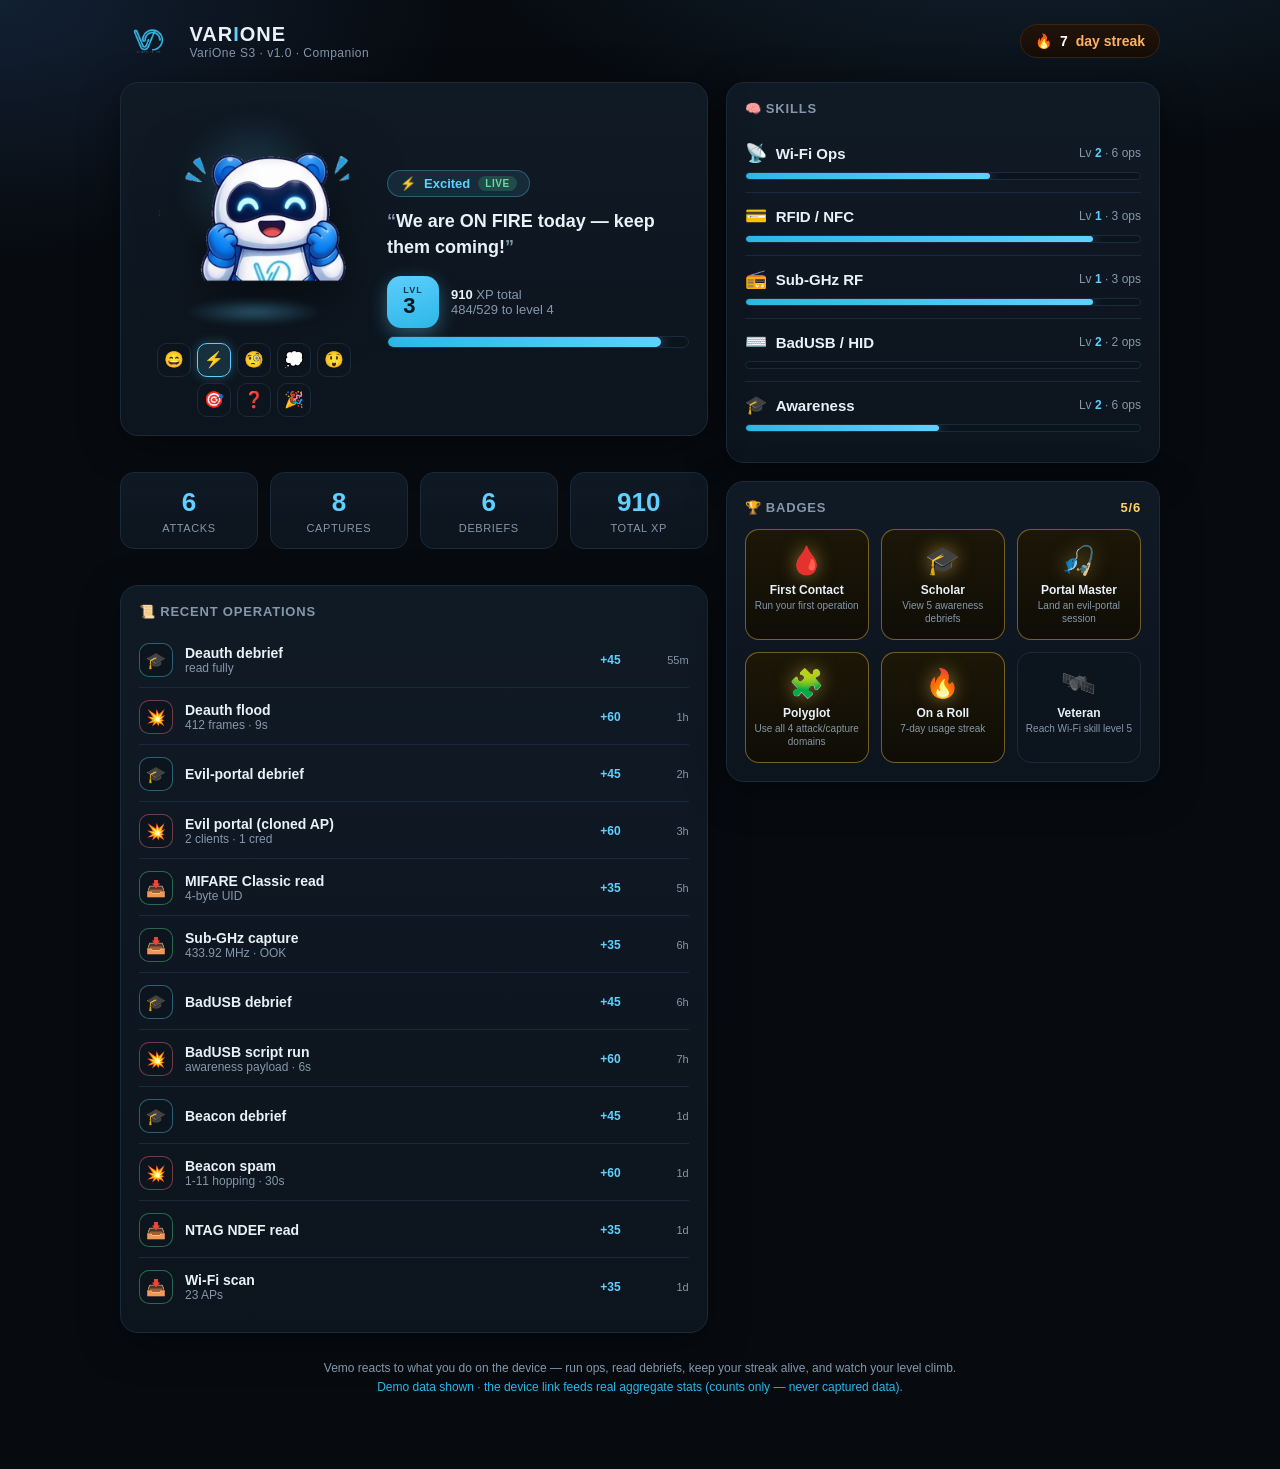
==== commit 637a6acf: "fix(companion): true-transparent Vemo mood art (remove baked checker + labels) Master art had an opa" ====
--- a/companion/index.html
+++ b/companion/index.html
@@ -1 +1 @@
-<!DOCTYPE html><!--F0OiCOnPgF0ZgxgZseJQZ--><html lang="en"><head><meta charSet="utf-8"/><meta name="viewport" content="width=device-width, initial-scale=1"/><link rel="preload" as="image" href="/companion/vemo/logo.png"/><link rel="preload" as="image" href="/companion/vemo/moods/excited.png"/><link rel="stylesheet" href="/companion/_next/static/css/15ba2e06d380ba18.css" data-precedence="next"/><link rel="preload" as="script" fetchPriority="low" href="/companion/_next/static/chunks/webpack-e1fc51a0417401c2.js"/><script src="/companion/_next/static/chunks/4bd1b696-c023c6e3521b1417.js" async=""></script><script src="/companion/_next/static/chunks/255-ff2aa54aff9f7291.js" async=""></script><script src="/companion/_next/static/chunks/main-app-71a87562c7416ae0.js" async=""></script><script src="/companion/_next/static/chunks/app/page-c64ee9a047c7ca3e.js" async=""></script><meta name="theme-color" content="#070b10"/><title>VariOne Companion · Vemo</title><meta name="description" content="Gamified companion for the VariOne awareness device — meet Vemo, level up, and track your operations."/><script src="/companion/_next/static/chunks/polyfills-42372ed130431b0a.js" noModule=""></script></head><body><div hidden=""><!--$--><!--/$--></div><main class="shell"><header class="topbar"><div class="brand"><img src="/companion/vemo/logo.png" alt="VariOne" width="92" height="38"/><div><div class="wm">VAR<i>I</i>ONE</div><div class="sub">VariOne S3<!-- --> · <!-- -->v1.0<!-- --> · Companion</div></div></div><div class="streak" title="Best streak: 7 days">🔥 <span class="n">7</span> day streak</div></header><div class="grid"><div class="stack"><div class="card hero"><div class="stage"><div class="vemo-col"><button class="vemo-wrap" title="Tap Vemo to change mood" aria-label="Vemo is Excited. Tap to change mood."><div class="vemo-glow"></div><img class="vemo-art pop" src="/companion/vemo/moods/excited.png" alt="Vemo — Excited" width="240" height="240"/></button><div class="moodgallery" role="tablist" aria-label="Vemo moods"><button class="mdot " title="Happy" aria-label="Happy" aria-selected="false" role="tab">😄</button><button class="mdot on" title="Excited" aria-label="Excited" aria-selected="true" role="tab">⚡</button><button class="mdot " title="Curious" aria-label="Curious" aria-selected="false" role="tab">🧐</button><button class="mdot " title="Thinking" aria-label="Thinking" aria-selected="false" role="tab">💭</button><button class="mdot " title="Surprised" aria-label="Surprised" aria-selected="false" role="tab">😲</button><button class="mdot " title="Focused" aria-label="Focused" aria-selected="false" role="tab">🎯</button><button class="mdot " title="Confused" aria-label="Confused" aria-selected="false" role="tab">❓</button><button class="mdot " title="Celebrating" aria-label="Celebrating" aria-selected="false" role="tab">🎉</button></div></div><div class="info"><span class="moodchip live"><span>⚡</span> <!-- -->Excited<em>live</em></span><p class="speech"><span class="q">“</span>We are ON FIRE today — keep them coming!<span class="q">”</span></p><div class="levelrow"><div class="levelbadge"><span><small>LVL</small><b>3</b></span></div><div class="levelmeta"><div><b>910</b> XP total</div><div>484<!-- -->/<!-- -->529<!-- --> to level <!-- -->4</div></div></div><div class="bar"><span style="width:91%"></span></div></div></div></div><div class="stats"><div class="stat"><div class="v">6</div><div class="l">Attacks</div></div><div class="stat"><div class="v">8</div><div class="l">Captures</div></div><div class="stat"><div class="v">6</div><div class="l">Debriefs</div></div><div class="stat"><div class="v">910</div><div class="l">Total XP</div></div></div><div class="card"><h2>📜 Recent operations</h2><div class="timeline"><div class="row"><div class="dot debrief">🎓</div><div class="meta"><div class="lab">Deauth debrief</div><div class="det">read fully</div></div><div class="xp">+<!-- -->45</div><div class="ago">55m</div></div><div class="row"><div class="dot attack">💥</div><div class="meta"><div class="lab">Deauth flood</div><div class="det">412 frames · 9s</div></div><div class="xp">+<!-- -->60</div><div class="ago">1h</div></div><div class="row"><div class="dot debrief">🎓</div><div class="meta"><div class="lab">Evil-portal debrief</div></div><div class="xp">+<!-- -->45</div><div class="ago">2h</div></div><div class="row"><div class="dot attack">💥</div><div class="meta"><div class="lab">Evil portal (cloned AP)</div><div class="det">2 clients · 1 cred</div></div><div class="xp">+<!-- -->60</div><div class="ago">3h</div></div><div class="row"><div class="dot capture">📥</div><div class="meta"><div class="lab">MIFARE Classic read</div><div class="det">4-byte UID</div></div><div class="xp">+<!-- -->35</div><div class="ago">5h</div></div><div class="row"><div class="dot capture">📥</div><div class="meta"><div class="lab">Sub-GHz capture</div><div class="det">433.92 MHz · OOK</div></div><div class="xp">+<!-- -->35</div><div class="ago">6h</div></div><div class="row"><div class="dot debrief">🎓</div><div class="meta"><div class="lab">BadUSB debrief</div></div><div class="xp">+<!-- -->45</div><div class="ago">6h</div></div><div class="row"><div class="dot attack">💥</div><div class="meta"><div class="lab">BadUSB script run</div><div class="det">awareness payload · 6s</div></div><div class="xp">+<!-- -->60</div><div class="ago">7h</div></div><div class="row"><div class="dot debrief">🎓</div><div class="meta"><div class="lab">Beacon debrief</div></div><div class="xp">+<!-- -->45</div><div class="ago">1d</div></div><div class="row"><div class="dot attack">💥</div><div class="meta"><div class="lab">Beacon spam</div><div class="det">1-11 hopping · 30s</div></div><div class="xp">+<!-- -->60</div><div class="ago">1d</div></div><div class="row"><div class="dot capture">📥</div><div class="meta"><div class="lab">NTAG NDEF read</div></div><div class="xp">+<!-- -->35</div><div class="ago">1d</div></div><div class="row"><div class="dot capture">📥</div><div class="meta"><div class="lab">Wi-Fi scan</div><div class="det">23 APs</div></div><div class="xp">+<!-- -->35</div><div class="ago">1d</div></div></div></div></div><div class="stack"><div class="card"><h2>🧠 Skills</h2><div class="skill"><div class="top"><span class="name"><span class="ic">📡</span>Wi-Fi Ops</span><span class="lv">Lv <b>2</b> · <!-- -->6<!-- --> ops</span></div><div class="bar"><span style="width:62%"></span></div></div><div class="skill"><div class="top"><span class="name"><span class="ic">💳</span>RFID / NFC</span><span class="lv">Lv <b>1</b> · <!-- -->3<!-- --> ops</span></div><div class="bar"><span style="width:88%"></span></div></div><div class="skill"><div class="top"><span class="name"><span class="ic">📻</span>Sub-GHz RF</span><span class="lv">Lv <b>1</b> · <!-- -->3<!-- --> ops</span></div><div class="bar"><span style="width:88%"></span></div></div><div class="skill"><div class="top"><span class="name"><span class="ic">⌨️</span>BadUSB / HID</span><span class="lv">Lv <b>2</b> · <!-- -->2<!-- --> ops</span></div><div class="bar"><span style="width:0%"></span></div></div><div class="skill"><div class="top"><span class="name"><span class="ic">🎓</span>Awareness</span><span class="lv">Lv <b>2</b> · <!-- -->6<!-- --> ops</span></div><div class="bar"><span style="width:49%"></span></div></div></div><div class="card"><h2>🏆 Badges <span style="margin-left:auto;color:var(--gold)">5<!-- -->/<!-- -->6</span></h2><div class="badges"><div class="badge on" title="Run your first operation"><div class="em">🩸</div><div class="bn">First Contact</div><div class="bd">Run your first operation</div></div><div class="badge on" title="View 5 awareness debriefs"><div class="em">🎓</div><div class="bn">Scholar</div><div class="bd">View 5 awareness debriefs</div></div><div class="badge on" title="Land an evil-portal session"><div class="em">🎣</div><div class="bn">Portal Master</div><div class="bd">Land an evil-portal session</div></div><div class="badge on" title="Use all 4 attack/capture domains"><div class="em">🧩</div><div class="bn">Polyglot</div><div class="bd">Use all 4 attack/capture domains</div></div><div class="badge on" title="7-day usage streak"><div class="em">🔥</div><div class="bn">On a Roll</div><div class="bd">7-day usage streak</div></div><div class="badge " title="Reach Wi-Fi skill level 5"><div class="em">🛰️</div><div class="bn">Veteran</div><div class="bd">Reach Wi-Fi skill level 5</div></div></div></div></div></div><p class="foot">Vemo reacts to what you do on the device — run ops, read debriefs, keep your streak alive, and watch your level climb.<br/><span class="seam">Demo data shown · the device link feeds real aggregate stats (counts only — never captured data).</span></p></main><!--$--><!--/$--><script src="/companion/_next/static/chunks/webpack-e1fc51a0417401c2.js" id="_R_" async=""></script><script>(self.__next_f=self.__next_f||[]).push([0])</script><script>self.__next_f.push([1,"1:\"$Sreact.fragment\"\n2:I[9766,[],\"\"]\n3:I[8924,[],\"\"]\n5:I[4431,[],\"OutletBoundary\"]\n7:I[5278,[],\"AsyncMetadataOutlet\"]\n9:I[4431,[],\"ViewportBoundary\"]\nb:I[4431,[],\"MetadataBoundary\"]\nc:\"$Sreact.suspense\"\ne:I[7150,[],\"\"]\n:HL[\"/companion/_next/static/css/15ba2e06d380ba18.css\",\"style\"]\n"])</script><script>self.__next_f.push([1,"0:{\"P\":null,\"b\":\"F0OiCOnPgF0ZgxgZseJQZ\",\"p\":\"/companion\",\"c\":[\"\",\"\"],\"i\":false,\"f\":[[[\"\",{\"children\":[\"__PAGE__\",{}]},\"$undefined\",\"$undefined\",true],[\"\",[\"$\",\"$1\",\"c\",{\"children\":[[[\"$\",\"link\",\"0\",{\"rel\":\"stylesheet\",\"href\":\"/companion/_next/static/css/15ba2e06d380ba18.css\",\"precedence\":\"next\",\"crossOrigin\":\"$undefined\",\"nonce\":\"$undefined\"}]],[\"$\",\"html\",null,{\"lang\":\"en\",\"children\":[\"$\",\"body\",null,{\"children\":[\"$\",\"$L2\",null,{\"parallelRouterKey\":\"children\",\"error\":\"$undefined\",\"errorStyles\":\"$undefined\",\"errorScripts\":\"$undefined\",\"template\":[\"$\",\"$L3\",null,{}],\"templateStyles\":\"$undefined\",\"templateScripts\":\"$undefined\",\"notFound\":[[[\"$\",\"title\",null,{\"children\":\"404: This page could not be found.\"}],[\"$\",\"div\",null,{\"style\":{\"fontFamily\":\"system-ui,\\\"Segoe UI\\\",Roboto,Helvetica,Arial,sans-serif,\\\"Apple Color Emoji\\\",\\\"Segoe UI Emoji\\\"\",\"height\":\"100vh\",\"textAlign\":\"center\",\"display\":\"flex\",\"flexDirection\":\"column\",\"alignItems\":\"center\",\"justifyContent\":\"center\"},\"children\":[\"$\",\"div\",null,{\"children\":[[\"$\",\"style\",null,{\"dangerouslySetInnerHTML\":{\"__html\":\"body{color:#000;background:#fff;margin:0}.next-error-h1{border-right:1px solid rgba(0,0,0,.3)}@media (prefers-color-scheme:dark){body{color:#fff;background:#000}.next-error-h1{border-right:1px solid rgba(255,255,255,.3)}}\"}}],[\"$\",\"h1\",null,{\"className\":\"next-error-h1\",\"style\":{\"display\":\"inline-block\",\"margin\":\"0 20px 0 0\",\"padding\":\"0 23px 0 0\",\"fontSize\":24,\"fontWeight\":500,\"verticalAlign\":\"top\",\"lineHeight\":\"49px\"},\"children\":404}],[\"$\",\"div\",null,{\"style\":{\"display\":\"inline-block\"},\"children\":[\"$\",\"h2\",null,{\"style\":{\"fontSize\":14,\"fontWeight\":400,\"lineHeight\":\"49px\",\"margin\":0},\"children\":\"This page could not be found.\"}]}]]}]}]],[]],\"forbidden\":\"$undefined\",\"unauthorized\":\"$undefined\"}]}]}]]}],{\"children\":[\"__PAGE__\",[\"$\",\"$1\",\"c\",{\"children\":[\"$L4\",null,[\"$\",\"$L5\",null,{\"children\":[\"$L6\",[\"$\",\"$L7\",null,{\"promise\":\"$@8\"}]]}]]}],{},null,false]},null,false],[\"$\",\"$1\",\"h\",{\"children\":[null,[[\"$\",\"$L9\",null,{\"children\":\"$La\"}],null],[\"$\",\"$Lb\",null,{\"children\":[\"$\",\"div\",null,{\"hidden\":true,\"children\":[\"$\",\"$c\",null,{\"fallback\":null,\"children\":\"$Ld\"}]}]}]]}],false]],\"m\":\"$undefined\",\"G\":[\"$e\",[]],\"s\":false,\"S\":true}\n"])</script><script>self.__next_f.push([1,"f:I[5302,[\"974\",\"static/chunks/app/page-c64ee9a047c7ca3e.js\"],\"default\"]\n"])</script><script>self.__next_f.push([1,"4:[\"$\",\"main\",null,{\"className\":\"shell\",\"children\":[[\"$\",\"header\",null,{\"className\":\"topbar\",\"children\":[[\"$\",\"div\",null,{\"className\":\"brand\",\"children\":[[\"$\",\"img\",null,{\"src\":\"/companion/vemo/logo.png\",\"alt\":\"VariOne\",\"width\":92,\"height\":38}],[\"$\",\"div\",null,{\"children\":[[\"$\",\"div\",null,{\"className\":\"wm\",\"children\":[\"VAR\",[\"$\",\"i\",null,{\"children\":\"I\"}],\"ONE\"]}],[\"$\",\"div\",null,{\"className\":\"sub\",\"children\":[\"VariOne S3\",\" · \",\"v1.0\",\" · Companion\"]}]]}]]}],[\"$\",\"div\",null,{\"className\":\"streak\",\"title\":\"Best streak: 7 days\",\"children\":[\"🔥 \",[\"$\",\"span\",null,{\"className\":\"n\",\"children\":7}],\" day streak\"]}]]}],[\"$\",\"div\",null,{\"className\":\"grid\",\"children\":[[\"$\",\"div\",null,{\"className\":\"stack\",\"children\":[[\"$\",\"$Lf\",null,{\"p\":{\"deviceName\":\"VariOne S3\",\"firmware\":\"v1.0\",\"totalXp\":910,\"level\":3,\"xpInLevel\":484,\"xpForLevel\":529,\"mood\":{\"mood\":\"excited\",\"art\":\"/vemo/moods/excited.png\",\"emoji\":\"⚡\",\"title\":\"Excited\",\"line\":\"We are ON FIRE today — keep them coming!\"},\"skills\":[{\"category\":\"wifi\",\"name\":\"Wi-Fi Ops\",\"icon\":\"📡\",\"level\":2,\"xp\":310,\"xpInLevel\":190,\"xpForLevel\":306,\"count\":6},{\"category\":\"rfid\",\"name\":\"RFID / NFC\",\"icon\":\"💳\",\"level\":1,\"xp\":105,\"xpInLevel\":105,\"xpForLevel\":120,\"count\":3},{\"category\":\"rf\",\"name\":\"Sub-GHz RF\",\"icon\":\"📻\",\"level\":1,\"xp\":105,\"xpInLevel\":105,\"xpForLevel\":120,\"count\":3},{\"category\":\"badusb\",\"name\":\"BadUSB / HID\",\"icon\":\"⌨️\",\"level\":2,\"xp\":120,\"xpInLevel\":0,\"xpForLevel\":306,\"count\":2},{\"category\":\"awareness\",\"name\":\"Awareness\",\"icon\":\"🎓\",\"level\":2,\"xp\":270,\"xpInLevel\":150,\"xpForLevel\":306,\"count\":6}],\"badges\":[{\"id\":\"first-blood\",\"name\":\"First Contact\",\"desc\":\"Run your first operation\",\"icon\":\"🩸\",\"earned\":true},{\"id\":\"scholar\",\"name\":\"Scholar\",\"desc\":\"View 5 awareness debriefs\",\"icon\":\"🎓\",\"earned\":true},{\"id\":\"portal-master\",\"name\":\"Portal Master\",\"desc\":\"Land an evil-portal session\",\"icon\":\"🎣\",\"earned\":true},{\"id\":\"polyglot\",\"name\":\"Polyglot\",\"desc\":\"Use all 4 attack/capture domains\",\"icon\":\"🧩\",\"earned\":true},{\"id\":\"streak-7\",\"name\":\"On a Roll\",\"desc\":\"7-day usage streak\",\"icon\":\"🔥\",\"earned\":true},{\"id\":\"veteran\",\"name\":\"Veteran\",\"desc\":\"Reach Wi-Fi skill level 5\",\"icon\":\"🛰️\",\"earned\":false}],\"streakDays\":7,\"bestStreak\":7,\"counts\":{\"attack\":6,\"capture\":8,\"debrief\":6,\"session\":0},\"recent\":[{\"id\":\"e1\",\"kind\":\"debrief\",\"category\":\"awareness\",\"label\":\"Deauth debrief\",\"ts\":1781783054832,\"detail\":\"read fully\"},{\"id\":\"e0\",\"kind\":\"attack\",\"category\":\"wifi\",\"label\":\"Deauth flood\",\"ts\":1781782754832,\"detail\":\"412 frames · 9s\"},{\"id\":\"e3\",\"kind\":\"debrief\",\"category\":\"awareness\",\"label\":\"Evil-portal debrief\",\"ts\":1781775794832,\"detail\":\"$undefined\"},{\"id\":\"e2\",\"kind\":\"attack\",\"category\":\"wifi\",\"label\":\"Evil portal (cloned AP)\",\"ts\":1781775554832,\"detail\":\"2 clients · 1 cred\"},{\"id\":\"e4\",\"kind\":\"capture\",\"category\":\"rfid\",\"label\":\"MIFARE Classic read\",\"ts\":1781768354832,\"detail\":\"4-byte UID\"},{\"id\":\"e5\",\"kind\":\"capture\",\"category\":\"rf\",\"label\":\"Sub-GHz capture\",\"ts\":1781764754832,\"detail\":\"433.92 MHz · OOK\"},{\"id\":\"e7\",\"kind\":\"debrief\",\"category\":\"awareness\",\"label\":\"BadUSB debrief\",\"ts\":1781761334832,\"detail\":\"$undefined\"},{\"id\":\"e6\",\"kind\":\"attack\",\"category\":\"badusb\",\"label\":\"BadUSB script run\",\"ts\":1781761154832,\"detail\":\"awareness payload · 6s\"},{\"id\":\"e11\",\"kind\":\"debrief\",\"category\":\"awareness\",\"label\":\"Beacon debrief\",\"ts\":1781692814832,\"detail\":\"$undefined\"},{\"id\":\"e8\",\"kind\":\"attack\",\"category\":\"wifi\",\"label\":\"Beacon spam\",\"ts\":1781692754832,\"detail\":\"1-11 hopping · 30s\"},{\"id\":\"e9\",\"kind\":\"capture\",\"category\":\"rfid\",\"label\":\"NTAG NDEF read\",\"ts\":1781685554832,\"detail\":\"$undefined\"},{\"id\":\"e10\",\"kind\":\"capture\",\"category\":\"wifi\",\"label\":\"Wi-Fi scan\",\"ts\":1781681954832,\"detail\":\"23 APs\"}]}}],[\"$\",\"div\",null,{\"className\":\"stats\",\"children\":[[\"$\",\"div\",null,{\"className\":\"stat\",\"children\":[[\"$\",\"div\",null,{\"className\":\"v\",\"children\":6}],[\"$\",\"div\",null,{\"className\":\"l\",\"children\":\"Attacks\"}]]}],[\"$\",\"div\",null,{\"className\":\"stat\",\"children\":[[\"$\",\"div\",null,{\"className\":\"v\",\"children\":8}],[\"$\",\"div\",null,{\"className\":\"l\",\"children\":\"Captures\"}]]}],[\"$\",\"div\",null,{\"className\":\"stat\",\"children\":[[\"$\",\"div\",null,{\"className\":\"v\",\"children\":6}],[\"$\",\"div\",null,{\"className\":\"l\",\"children\":\"Debriefs\"}]]}],[\"$\",\"div\",null,{\"className\":\"stat\",\"children\":[[\"$\",\"div\",null,{\"className\":\"v\",\"children\":\"910\"}],[\"$\",\"div\",null,{\"className\":\"l\",\"children\":\"Total XP\"}]]}]]}],[\"$\",\"div\",null,{\"className\":\"card\",\"children\":[[\"$\",\"h2\",null,{\"children\":\"📜 Recent operations\"}],[\"$\",\"div\",null,{\"className\":\"timeline\",\"children\":[[\"$\",\"div\",\"e1\",{\"className\":\"row\",\"children\":[[\"$\",\"div\",null,{\"className\":\"dot debrief\",\"children\":\"🎓\"}],[\"$\",\"div\",null,{\"className\":\"meta\",\"children\":[[\"$\",\"div\",null,{\"className\":\"lab\",\"children\":\"Deauth debrief\"}],[\"$\",\"div\",null,{\"className\":\"det\",\"children\":\"read fully\"}]]}],[\"$\",\"div\",null,{\"className\":\"xp\",\"children\":[\"+\",45]}],[\"$\",\"div\",null,{\"className\":\"ago\",\"children\":\"55m\"}]]}],[\"$\",\"div\",\"e0\",{\"className\":\"row\",\"children\":[[\"$\",\"div\",null,{\"className\":\"dot attack\",\"children\":\"💥\"}],[\"$\",\"div\",null,{\"className\":\"meta\",\"children\":[[\"$\",\"div\",null,{\"className\":\"lab\",\"children\":\"Deauth flood\"}],[\"$\",\"div\",null,{\"className\":\"det\",\"children\":\"412 frames · 9s\"}]]}],[\"$\",\"div\",null,{\"className\":\"xp\",\"children\":[\"+\",60]}],[\"$\",\"div\",null,{\"className\":\"ago\",\"children\":\"1h\"}]]}],[\"$\",\"div\",\"e3\",{\"className\":\"row\",\"children\":[\"$L10\",\"$L11\",\"$L12\",\"$L13\"]}],\"$L14\",\"$L15\",\"$L16\",\"$L17\",\"$L18\",\"$L19\",\"$L1a\",\"$L1b\",\"$L1c\"]}]]}]]}],\"$L1d\"]}],\"$L1e\"]}]\n"])</script><script>self.__next_f.push([1,"10:[\"$\",\"div\",null,{\"className\":\"dot debrief\",\"children\":\"🎓\"}]\n11:[\"$\",\"div\",null,{\"className\":\"meta\",\"children\":[[\"$\",\"div\",null,{\"className\":\"lab\",\"children\":\"Evil-portal debrief\"}],\"$undefined\"]}]\n12:[\"$\",\"div\",null,{\"className\":\"xp\",\"children\":[\"+\",45]}]\n13:[\"$\",\"div\",null,{\"className\":\"ago\",\"children\":\"2h\"}]\n14:[\"$\",\"div\",\"e2\",{\"className\":\"row\",\"children\":[[\"$\",\"div\",null,{\"className\":\"dot attack\",\"children\":\"💥\"}],[\"$\",\"div\",null,{\"className\":\"meta\",\"children\":[[\"$\",\"div\",null,{\"className\":\"lab\",\"children\":\"Evil portal (cloned AP)\"}],[\"$\",\"div\",null,{\"className\":\"det\",\"children\":\"2 clients · 1 cred\"}]]}],[\"$\",\"div\",null,{\"className\":\"xp\",\"children\":[\"+\",60]}],[\"$\",\"div\",null,{\"className\":\"ago\",\"children\":\"3h\"}]]}]\n15:[\"$\",\"div\",\"e4\",{\"className\":\"row\",\"children\":[[\"$\",\"div\",null,{\"className\":\"dot capture\",\"children\":\"📥\"}],[\"$\",\"div\",null,{\"className\":\"meta\",\"children\":[[\"$\",\"div\",null,{\"className\":\"lab\",\"children\":\"MIFARE Classic read\"}],[\"$\",\"div\",null,{\"className\":\"det\",\"children\":\"4-byte UID\"}]]}],[\"$\",\"div\",null,{\"className\":\"xp\",\"children\":[\"+\",35]}],[\"$\",\"div\",null,{\"className\":\"ago\",\"children\":\"5h\"}]]}]\n16:[\"$\",\"div\",\"e5\",{\"className\":\"row\",\"children\":[[\"$\",\"div\",null,{\"className\":\"dot capture\",\"children\":\"📥\"}],[\"$\",\"div\",null,{\"className\":\"meta\",\"children\":[[\"$\",\"div\",null,{\"className\":\"lab\",\"children\":\"Sub-GHz capture\"}],[\"$\",\"div\",null,{\"className\":\"det\",\"children\":\"433.92 MHz · OOK\"}]]}],[\"$\",\"div\",null,{\"className\":\"xp\",\"children\":[\"+\",35]}],[\"$\",\"div\",null,{\"className\":\"ago\",\"children\":\"6h\"}]]}]\n17:[\"$\",\"div\",\"e7\",{\"className\":\"row\",\"children\":[[\"$\",\"div\",null,{\"className\":\"dot debrief\",\"children\":\"🎓\"}],[\"$\",\"div\",null,{\"className\":\"meta\",\"children\":[[\"$\",\"div\",null,{\"className\":\"lab\",\"children\":\"BadUSB debrief\"}],\"$undefined\"]}],[\"$\",\"div\",null,{\"className\":\"xp\",\"children\":[\"+\",45]}],[\"$\",\"div\",null,{\"className\":\"ago\",\"children\":\"6h\"}]]}]\n18:[\"$\",\"div\",\"e6\",{\"className\":\"row\",\"children\":[[\"$\",\"div\",null,{\"className\":\"dot attack\",\"children\":\"💥\"}],[\"$\",\"div\",null,{\"className\""])</script><script>self.__next_f.push([1,":\"meta\",\"children\":[[\"$\",\"div\",null,{\"className\":\"lab\",\"children\":\"BadUSB script run\"}],[\"$\",\"div\",null,{\"className\":\"det\",\"children\":\"awareness payload · 6s\"}]]}],[\"$\",\"div\",null,{\"className\":\"xp\",\"children\":[\"+\",60]}],[\"$\",\"div\",null,{\"className\":\"ago\",\"children\":\"7h\"}]]}]\n19:[\"$\",\"div\",\"e11\",{\"className\":\"row\",\"children\":[[\"$\",\"div\",null,{\"className\":\"dot debrief\",\"children\":\"🎓\"}],[\"$\",\"div\",null,{\"className\":\"meta\",\"children\":[[\"$\",\"div\",null,{\"className\":\"lab\",\"children\":\"Beacon debrief\"}],\"$undefined\"]}],[\"$\",\"div\",null,{\"className\":\"xp\",\"children\":[\"+\",45]}],[\"$\",\"div\",null,{\"className\":\"ago\",\"children\":\"1d\"}]]}]\n1a:[\"$\",\"div\",\"e8\",{\"className\":\"row\",\"children\":[[\"$\",\"div\",null,{\"className\":\"dot attack\",\"children\":\"💥\"}],[\"$\",\"div\",null,{\"className\":\"meta\",\"children\":[[\"$\",\"div\",null,{\"className\":\"lab\",\"children\":\"Beacon spam\"}],[\"$\",\"div\",null,{\"className\":\"det\",\"children\":\"1-11 hopping · 30s\"}]]}],[\"$\",\"div\",null,{\"className\":\"xp\",\"children\":[\"+\",60]}],[\"$\",\"div\",null,{\"className\":\"ago\",\"children\":\"1d\"}]]}]\n1b:[\"$\",\"div\",\"e9\",{\"className\":\"row\",\"children\":[[\"$\",\"div\",null,{\"className\":\"dot capture\",\"children\":\"📥\"}],[\"$\",\"div\",null,{\"className\":\"meta\",\"children\":[[\"$\",\"div\",null,{\"className\":\"lab\",\"children\":\"NTAG NDEF read\"}],\"$undefined\"]}],[\"$\",\"div\",null,{\"className\":\"xp\",\"children\":[\"+\",35]}],[\"$\",\"div\",null,{\"className\":\"ago\",\"children\":\"1d\"}]]}]\n1c:[\"$\",\"div\",\"e10\",{\"className\":\"row\",\"children\":[[\"$\",\"div\",null,{\"className\":\"dot capture\",\"children\":\"📥\"}],[\"$\",\"div\",null,{\"className\":\"meta\",\"children\":[[\"$\",\"div\",null,{\"className\":\"lab\",\"children\":\"Wi-Fi scan\"}],[\"$\",\"div\",null,{\"className\":\"det\",\"children\":\"23 APs\"}]]}],[\"$\",\"div\",null,{\"className\":\"xp\",\"children\":[\"+\",35]}],[\"$\",\"div\",null,{\"className\":\"ago\",\"children\":\"1d\"}]]}]\n"])</script><script>self.__next_f.push([1,"1d:[\"$\",\"div\",null,{\"className\":\"stack\",\"children\":[[\"$\",\"div\",null,{\"className\":\"card\",\"children\":[[\"$\",\"h2\",null,{\"children\":\"🧠 Skills\"}],[[\"$\",\"div\",\"wifi\",{\"className\":\"skill\",\"children\":[[\"$\",\"div\",null,{\"className\":\"top\",\"children\":[[\"$\",\"span\",null,{\"className\":\"name\",\"children\":[[\"$\",\"span\",null,{\"className\":\"ic\",\"children\":\"📡\"}],\"Wi-Fi Ops\"]}],[\"$\",\"span\",null,{\"className\":\"lv\",\"children\":[\"Lv \",[\"$\",\"b\",null,{\"children\":2}],\" · \",6,\" ops\"]}]]}],[\"$\",\"div\",null,{\"className\":\"bar\",\"children\":[\"$\",\"span\",null,{\"style\":{\"width\":\"62%\"}}]}]]}],[\"$\",\"div\",\"rfid\",{\"className\":\"skill\",\"children\":[[\"$\",\"div\",null,{\"className\":\"top\",\"children\":[[\"$\",\"span\",null,{\"className\":\"name\",\"children\":[[\"$\",\"span\",null,{\"className\":\"ic\",\"children\":\"💳\"}],\"RFID / NFC\"]}],[\"$\",\"span\",null,{\"className\":\"lv\",\"children\":[\"Lv \",[\"$\",\"b\",null,{\"children\":1}],\" · \",3,\" ops\"]}]]}],[\"$\",\"div\",null,{\"className\":\"bar\",\"children\":[\"$\",\"span\",null,{\"style\":{\"width\":\"88%\"}}]}]]}],[\"$\",\"div\",\"rf\",{\"className\":\"skill\",\"children\":[[\"$\",\"div\",null,{\"className\":\"top\",\"children\":[[\"$\",\"span\",null,{\"className\":\"name\",\"children\":[[\"$\",\"span\",null,{\"className\":\"ic\",\"children\":\"📻\"}],\"Sub-GHz RF\"]}],[\"$\",\"span\",null,{\"className\":\"lv\",\"children\":[\"Lv \",[\"$\",\"b\",null,{\"children\":1}],\" · \",3,\" ops\"]}]]}],[\"$\",\"div\",null,{\"className\":\"bar\",\"children\":[\"$\",\"span\",null,{\"style\":{\"width\":\"88%\"}}]}]]}],[\"$\",\"div\",\"badusb\",{\"className\":\"skill\",\"children\":[[\"$\",\"div\",null,{\"className\":\"top\",\"children\":[[\"$\",\"span\",null,{\"className\":\"name\",\"children\":[[\"$\",\"span\",null,{\"className\":\"ic\",\"children\":\"⌨️\"}],\"BadUSB / HID\"]}],[\"$\",\"span\",null,{\"className\":\"lv\",\"children\":[\"Lv \",[\"$\",\"b\",null,{\"children\":2}],\" · \",2,\" ops\"]}]]}],[\"$\",\"div\",null,{\"className\":\"bar\",\"children\":[\"$\",\"span\",null,{\"style\":{\"width\":\"0%\"}}]}]]}],[\"$\",\"div\",\"awareness\",{\"className\":\"skill\",\"children\":[[\"$\",\"div\",null,{\"className\":\"top\",\"children\":[[\"$\",\"span\",null,{\"className\":\"name\",\"children\":[[\"$\",\"span\",null,{\"className\":\"ic\",\"children\":\"🎓\"}],\"Awareness\"]}],[\"$\",\"span\",null,{\"className\":\"lv\",\"children\":[\"Lv \",[\"$\",\"b\",null,{\"children\":2}],\" · \",6,\" ops\"]}]]}],[\"$\",\"div\",null,{\"className\":\"bar\",\"children\":[\"$\",\"span\",null,{\"style\":{\"width\":\"49%\"}}]}]]}]]]}],[\"$\",\"div\",null,{\"className\":\"card\",\"children\":[[\"$\",\"h2\",null,{\"children\":[\"🏆 Badges \",[\"$\",\"span\",null,{\"style\":{\"marginLeft\":\"auto\",\"color\":\"var(--gold)\"},\"children\":[5,\"/\",6]}]]}],[\"$\",\"div\",null,{\"className\":\"badges\",\"children\":[[\"$\",\"div\",\"first-blood\",{\"className\":\"badge on\",\"title\":\"Run your first operation\",\"children\":[[\"$\",\"div\",null,{\"className\":\"em\",\"children\":\"🩸\"}],[\"$\",\"div\",null,{\"className\":\"bn\",\"children\":\"First Contact\"}],[\"$\",\"div\",null,{\"className\":\"bd\",\"children\":\"Run your first operation\"}]]}],[\"$\",\"div\",\"scholar\",{\"className\":\"badge on\",\"title\":\"View 5 awareness debriefs\",\"children\":[[\"$\",\"div\",null,{\"className\":\"em\",\"children\":\"🎓\"}],[\"$\",\"div\",null,{\"className\":\"bn\",\"children\":\"Scholar\"}],[\"$\",\"div\",null,{\"className\":\"bd\",\"children\":\"View 5 awareness debriefs\"}]]}],[\"$\",\"div\",\"portal-master\",{\"className\":\"badge on\",\"title\":\"Land an evil-portal session\",\"children\":[[\"$\",\"div\",null,{\"className\":\"em\",\"children\":\"🎣\"}],[\"$\",\"div\",null,{\"className\":\"bn\",\"children\":\"Portal Master\"}],[\"$\",\"div\",null,{\"className\":\"bd\",\"children\":\"Land an evil-portal session\"}]]}],[\"$\",\"div\",\"polyglot\",{\"className\":\"badge on\",\"title\":\"Use all 4 attack/capture domains\",\"children\":[[\"$\",\"div\",null,{\"className\":\"em\",\"children\":\"🧩\"}],[\"$\",\"div\",null,{\"className\":\"bn\",\"children\":\"Polyglot\"}],[\"$\",\"div\",null,{\"className\":\"bd\",\"children\":\"Use all 4 attack/capture domains\"}]]}],[\"$\",\"div\",\"streak-7\",{\"className\":\"badge on\",\"title\":\"7-day usage streak\",\"children\":[[\"$\",\"div\",null,{\"className\":\"em\",\"children\":\"🔥\"}],[\"$\",\"div\",null,{\"className\":\"bn\",\"children\":\"On a Roll\"}],[\"$\",\"div\",null,{\"className\":\"bd\",\"children\":\"7-day usage streak\"}]]}],[\"$\",\"div\",\"veteran\",{\"className\":\"badge \",\"title\":\"Reach Wi-Fi skill level 5\",\"children\":[[\"$\",\"div\",null,{\"className\":\"em\",\"children\":\"🛰️\"}],[\"$\",\"div\",null,{\"className\":\"bn\",\"children\":\"Veteran\"}],[\"$\",\"div\",null,{\"className\":\"bd\",\"children\":\"Reach Wi-Fi skill level 5\"}]]}]]}]]}]]}]\n"])</script><script>self.__next_f.push([1,"1e:[\"$\",\"p\",null,{\"className\":\"foot\",\"children\":[\"Vemo reacts to what you do on the device — run ops, read debriefs, keep your streak alive, and watch your level climb.\",[\"$\",\"br\",null,{}],[\"$\",\"span\",null,{\"className\":\"seam\",\"children\":\"Demo data shown · the device link feeds real aggregate stats (counts only — never captured data).\"}]]}]\n"])</script><script>self.__next_f.push([1,"a:[[\"$\",\"meta\",\"0\",{\"charSet\":\"utf-8\"}],[\"$\",\"meta\",\"1\",{\"name\":\"viewport\",\"content\":\"width=device-width, initial-scale=1\"}],[\"$\",\"meta\",\"2\",{\"name\":\"theme-color\",\"content\":\"#070b10\"}]]\n6:null\n"])</script><script>self.__next_f.push([1,"8:{\"metadata\":[[\"$\",\"title\",\"0\",{\"children\":\"VariOne Companion · Vemo\"}],[\"$\",\"meta\",\"1\",{\"name\":\"description\",\"content\":\"Gamified companion for the VariOne awareness device — meet Vemo, level up, and track your operations.\"}]],\"error\":null,\"digest\":\"$undefined\"}\n"])</script><script>self.__next_f.push([1,"d:\"$8:metadata\"\n"])</script></body></html>+<!DOCTYPE html><!--R_C39zIG7zeVb99D_vaMA--><html lang="en"><head><meta charSet="utf-8"/><meta name="viewport" content="width=device-width, initial-scale=1"/><link rel="preload" as="image" href="/companion/vemo/logo.png"/><link rel="preload" as="image" href="/companion/vemo/moods/excited.png"/><link rel="stylesheet" href="/companion/_next/static/css/15ba2e06d380ba18.css" data-precedence="next"/><link rel="preload" as="script" fetchPriority="low" href="/companion/_next/static/chunks/webpack-e1fc51a0417401c2.js"/><script src="/companion/_next/static/chunks/4bd1b696-c023c6e3521b1417.js" async=""></script><script src="/companion/_next/static/chunks/255-ff2aa54aff9f7291.js" async=""></script><script src="/companion/_next/static/chunks/main-app-71a87562c7416ae0.js" async=""></script><script src="/companion/_next/static/chunks/app/page-c64ee9a047c7ca3e.js" async=""></script><meta name="theme-color" content="#070b10"/><title>VariOne Companion · Vemo</title><meta name="description" content="Gamified companion for the VariOne awareness device — meet Vemo, level up, and track your operations."/><script src="/companion/_next/static/chunks/polyfills-42372ed130431b0a.js" noModule=""></script></head><body><div hidden=""><!--$--><!--/$--></div><main class="shell"><header class="topbar"><div class="brand"><img src="/companion/vemo/logo.png" alt="VariOne" width="92" height="38"/><div><div class="wm">VAR<i>I</i>ONE</div><div class="sub">VariOne S3<!-- --> · <!-- -->v1.0<!-- --> · Companion</div></div></div><div class="streak" title="Best streak: 7 days">🔥 <span class="n">7</span> day streak</div></header><div class="grid"><div class="stack"><div class="card hero"><div class="stage"><div class="vemo-col"><button class="vemo-wrap" title="Tap Vemo to change mood" aria-label="Vemo is Excited. Tap to change mood."><div class="vemo-glow"></div><img class="vemo-art pop" src="/companion/vemo/moods/excited.png" alt="Vemo — Excited" width="240" height="240"/></button><div class="moodgallery" role="tablist" aria-label="Vemo moods"><button class="mdot " title="Happy" aria-label="Happy" aria-selected="false" role="tab">😄</button><button class="mdot on" title="Excited" aria-label="Excited" aria-selected="true" role="tab">⚡</button><button class="mdot " title="Curious" aria-label="Curious" aria-selected="false" role="tab">🧐</button><button class="mdot " title="Thinking" aria-label="Thinking" aria-selected="false" role="tab">💭</button><button class="mdot " title="Surprised" aria-label="Surprised" aria-selected="false" role="tab">😲</button><button class="mdot " title="Focused" aria-label="Focused" aria-selected="false" role="tab">🎯</button><button class="mdot " title="Confused" aria-label="Confused" aria-selected="false" role="tab">❓</button><button class="mdot " title="Celebrating" aria-label="Celebrating" aria-selected="false" role="tab">🎉</button></div></div><div class="info"><span class="moodchip live"><span>⚡</span> <!-- -->Excited<em>live</em></span><p class="speech"><span class="q">“</span>We are ON FIRE today — keep them coming!<span class="q">”</span></p><div class="levelrow"><div class="levelbadge"><span><small>LVL</small><b>3</b></span></div><div class="levelmeta"><div><b>910</b> XP total</div><div>484<!-- -->/<!-- -->529<!-- --> to level <!-- -->4</div></div></div><div class="bar"><span style="width:91%"></span></div></div></div></div><div class="stats"><div class="stat"><div class="v">6</div><div class="l">Attacks</div></div><div class="stat"><div class="v">8</div><div class="l">Captures</div></div><div class="stat"><div class="v">6</div><div class="l">Debriefs</div></div><div class="stat"><div class="v">910</div><div class="l">Total XP</div></div></div><div class="card"><h2>📜 Recent operations</h2><div class="timeline"><div class="row"><div class="dot debrief">🎓</div><div class="meta"><div class="lab">Deauth debrief</div><div class="det">read fully</div></div><div class="xp">+<!-- -->45</div><div class="ago">55m</div></div><div class="row"><div class="dot attack">💥</div><div class="meta"><div class="lab">Deauth flood</div><div class="det">412 frames · 9s</div></div><div class="xp">+<!-- -->60</div><div class="ago">1h</div></div><div class="row"><div class="dot debrief">🎓</div><div class="meta"><div class="lab">Evil-portal debrief</div></div><div class="xp">+<!-- -->45</div><div class="ago">2h</div></div><div class="row"><div class="dot attack">💥</div><div class="meta"><div class="lab">Evil portal (cloned AP)</div><div class="det">2 clients · 1 cred</div></div><div class="xp">+<!-- -->60</div><div class="ago">3h</div></div><div class="row"><div class="dot capture">📥</div><div class="meta"><div class="lab">MIFARE Classic read</div><div class="det">4-byte UID</div></div><div class="xp">+<!-- -->35</div><div class="ago">5h</div></div><div class="row"><div class="dot capture">📥</div><div class="meta"><div class="lab">Sub-GHz capture</div><div class="det">433.92 MHz · OOK</div></div><div class="xp">+<!-- -->35</div><div class="ago">6h</div></div><div class="row"><div class="dot debrief">🎓</div><div class="meta"><div class="lab">BadUSB debrief</div></div><div class="xp">+<!-- -->45</div><div class="ago">6h</div></div><div class="row"><div class="dot attack">💥</div><div class="meta"><div class="lab">BadUSB script run</div><div class="det">awareness payload · 6s</div></div><div class="xp">+<!-- -->60</div><div class="ago">7h</div></div><div class="row"><div class="dot debrief">🎓</div><div class="meta"><div class="lab">Beacon debrief</div></div><div class="xp">+<!-- -->45</div><div class="ago">1d</div></div><div class="row"><div class="dot attack">💥</div><div class="meta"><div class="lab">Beacon spam</div><div class="det">1-11 hopping · 30s</div></div><div class="xp">+<!-- -->60</div><div class="ago">1d</div></div><div class="row"><div class="dot capture">📥</div><div class="meta"><div class="lab">NTAG NDEF read</div></div><div class="xp">+<!-- -->35</div><div class="ago">1d</div></div><div class="row"><div class="dot capture">📥</div><div class="meta"><div class="lab">Wi-Fi scan</div><div class="det">23 APs</div></div><div class="xp">+<!-- -->35</div><div class="ago">1d</div></div></div></div></div><div class="stack"><div class="card"><h2>🧠 Skills</h2><div class="skill"><div class="top"><span class="name"><span class="ic">📡</span>Wi-Fi Ops</span><span class="lv">Lv <b>2</b> · <!-- -->6<!-- --> ops</span></div><div class="bar"><span style="width:62%"></span></div></div><div class="skill"><div class="top"><span class="name"><span class="ic">💳</span>RFID / NFC</span><span class="lv">Lv <b>1</b> · <!-- -->3<!-- --> ops</span></div><div class="bar"><span style="width:88%"></span></div></div><div class="skill"><div class="top"><span class="name"><span class="ic">📻</span>Sub-GHz RF</span><span class="lv">Lv <b>1</b> · <!-- -->3<!-- --> ops</span></div><div class="bar"><span style="width:88%"></span></div></div><div class="skill"><div class="top"><span class="name"><span class="ic">⌨️</span>BadUSB / HID</span><span class="lv">Lv <b>2</b> · <!-- -->2<!-- --> ops</span></div><div class="bar"><span style="width:0%"></span></div></div><div class="skill"><div class="top"><span class="name"><span class="ic">🎓</span>Awareness</span><span class="lv">Lv <b>2</b> · <!-- -->6<!-- --> ops</span></div><div class="bar"><span style="width:49%"></span></div></div></div><div class="card"><h2>🏆 Badges <span style="margin-left:auto;color:var(--gold)">5<!-- -->/<!-- -->6</span></h2><div class="badges"><div class="badge on" title="Run your first operation"><div class="em">🩸</div><div class="bn">First Contact</div><div class="bd">Run your first operation</div></div><div class="badge on" title="View 5 awareness debriefs"><div class="em">🎓</div><div class="bn">Scholar</div><div class="bd">View 5 awareness debriefs</div></div><div class="badge on" title="Land an evil-portal session"><div class="em">🎣</div><div class="bn">Portal Master</div><div class="bd">Land an evil-portal session</div></div><div class="badge on" title="Use all 4 attack/capture domains"><div class="em">🧩</div><div class="bn">Polyglot</div><div class="bd">Use all 4 attack/capture domains</div></div><div class="badge on" title="7-day usage streak"><div class="em">🔥</div><div class="bn">On a Roll</div><div class="bd">7-day usage streak</div></div><div class="badge " title="Reach Wi-Fi skill level 5"><div class="em">🛰️</div><div class="bn">Veteran</div><div class="bd">Reach Wi-Fi skill level 5</div></div></div></div></div></div><p class="foot">Vemo reacts to what you do on the device — run ops, read debriefs, keep your streak alive, and watch your level climb.<br/><span class="seam">Demo data shown · the device link feeds real aggregate stats (counts only — never captured data).</span></p></main><!--$--><!--/$--><script src="/companion/_next/static/chunks/webpack-e1fc51a0417401c2.js" id="_R_" async=""></script><script>(self.__next_f=self.__next_f||[]).push([0])</script><script>self.__next_f.push([1,"1:\"$Sreact.fragment\"\n2:I[9766,[],\"\"]\n3:I[8924,[],\"\"]\n5:I[4431,[],\"OutletBoundary\"]\n7:I[5278,[],\"AsyncMetadataOutlet\"]\n9:I[4431,[],\"ViewportBoundary\"]\nb:I[4431,[],\"MetadataBoundary\"]\nc:\"$Sreact.suspense\"\ne:I[7150,[],\"\"]\n:HL[\"/companion/_next/static/css/15ba2e06d380ba18.css\",\"style\"]\n"])</script><script>self.__next_f.push([1,"0:{\"P\":null,\"b\":\"R-C39zIG7zeVb99D-vaMA\",\"p\":\"/companion\",\"c\":[\"\",\"\"],\"i\":false,\"f\":[[[\"\",{\"children\":[\"__PAGE__\",{}]},\"$undefined\",\"$undefined\",true],[\"\",[\"$\",\"$1\",\"c\",{\"children\":[[[\"$\",\"link\",\"0\",{\"rel\":\"stylesheet\",\"href\":\"/companion/_next/static/css/15ba2e06d380ba18.css\",\"precedence\":\"next\",\"crossOrigin\":\"$undefined\",\"nonce\":\"$undefined\"}]],[\"$\",\"html\",null,{\"lang\":\"en\",\"children\":[\"$\",\"body\",null,{\"children\":[\"$\",\"$L2\",null,{\"parallelRouterKey\":\"children\",\"error\":\"$undefined\",\"errorStyles\":\"$undefined\",\"errorScripts\":\"$undefined\",\"template\":[\"$\",\"$L3\",null,{}],\"templateStyles\":\"$undefined\",\"templateScripts\":\"$undefined\",\"notFound\":[[[\"$\",\"title\",null,{\"children\":\"404: This page could not be found.\"}],[\"$\",\"div\",null,{\"style\":{\"fontFamily\":\"system-ui,\\\"Segoe UI\\\",Roboto,Helvetica,Arial,sans-serif,\\\"Apple Color Emoji\\\",\\\"Segoe UI Emoji\\\"\",\"height\":\"100vh\",\"textAlign\":\"center\",\"display\":\"flex\",\"flexDirection\":\"column\",\"alignItems\":\"center\",\"justifyContent\":\"center\"},\"children\":[\"$\",\"div\",null,{\"children\":[[\"$\",\"style\",null,{\"dangerouslySetInnerHTML\":{\"__html\":\"body{color:#000;background:#fff;margin:0}.next-error-h1{border-right:1px solid rgba(0,0,0,.3)}@media (prefers-color-scheme:dark){body{color:#fff;background:#000}.next-error-h1{border-right:1px solid rgba(255,255,255,.3)}}\"}}],[\"$\",\"h1\",null,{\"className\":\"next-error-h1\",\"style\":{\"display\":\"inline-block\",\"margin\":\"0 20px 0 0\",\"padding\":\"0 23px 0 0\",\"fontSize\":24,\"fontWeight\":500,\"verticalAlign\":\"top\",\"lineHeight\":\"49px\"},\"children\":404}],[\"$\",\"div\",null,{\"style\":{\"display\":\"inline-block\"},\"children\":[\"$\",\"h2\",null,{\"style\":{\"fontSize\":14,\"fontWeight\":400,\"lineHeight\":\"49px\",\"margin\":0},\"children\":\"This page could not be found.\"}]}]]}]}]],[]],\"forbidden\":\"$undefined\",\"unauthorized\":\"$undefined\"}]}]}]]}],{\"children\":[\"__PAGE__\",[\"$\",\"$1\",\"c\",{\"children\":[\"$L4\",null,[\"$\",\"$L5\",null,{\"children\":[\"$L6\",[\"$\",\"$L7\",null,{\"promise\":\"$@8\"}]]}]]}],{},null,false]},null,false],[\"$\",\"$1\",\"h\",{\"children\":[null,[[\"$\",\"$L9\",null,{\"children\":\"$La\"}],null],[\"$\",\"$Lb\",null,{\"children\":[\"$\",\"div\",null,{\"hidden\":true,\"children\":[\"$\",\"$c\",null,{\"fallback\":null,\"children\":\"$Ld\"}]}]}]]}],false]],\"m\":\"$undefined\",\"G\":[\"$e\",[]],\"s\":false,\"S\":true}\n"])</script><script>self.__next_f.push([1,"f:I[5302,[\"974\",\"static/chunks/app/page-c64ee9a047c7ca3e.js\"],\"default\"]\n"])</script><script>self.__next_f.push([1,"4:[\"$\",\"main\",null,{\"className\":\"shell\",\"children\":[[\"$\",\"header\",null,{\"className\":\"topbar\",\"children\":[[\"$\",\"div\",null,{\"className\":\"brand\",\"children\":[[\"$\",\"img\",null,{\"src\":\"/companion/vemo/logo.png\",\"alt\":\"VariOne\",\"width\":92,\"height\":38}],[\"$\",\"div\",null,{\"children\":[[\"$\",\"div\",null,{\"className\":\"wm\",\"children\":[\"VAR\",[\"$\",\"i\",null,{\"children\":\"I\"}],\"ONE\"]}],[\"$\",\"div\",null,{\"className\":\"sub\",\"children\":[\"VariOne S3\",\" · \",\"v1.0\",\" · Companion\"]}]]}]]}],[\"$\",\"div\",null,{\"className\":\"streak\",\"title\":\"Best streak: 7 days\",\"children\":[\"🔥 \",[\"$\",\"span\",null,{\"className\":\"n\",\"children\":7}],\" day streak\"]}]]}],[\"$\",\"div\",null,{\"className\":\"grid\",\"children\":[[\"$\",\"div\",null,{\"className\":\"stack\",\"children\":[[\"$\",\"$Lf\",null,{\"p\":{\"deviceName\":\"VariOne S3\",\"firmware\":\"v1.0\",\"totalXp\":910,\"level\":3,\"xpInLevel\":484,\"xpForLevel\":529,\"mood\":{\"mood\":\"excited\",\"art\":\"/vemo/moods/excited.png\",\"emoji\":\"⚡\",\"title\":\"Excited\",\"line\":\"We are ON FIRE today — keep them coming!\"},\"skills\":[{\"category\":\"wifi\",\"name\":\"Wi-Fi Ops\",\"icon\":\"📡\",\"level\":2,\"xp\":310,\"xpInLevel\":190,\"xpForLevel\":306,\"count\":6},{\"category\":\"rfid\",\"name\":\"RFID / NFC\",\"icon\":\"💳\",\"level\":1,\"xp\":105,\"xpInLevel\":105,\"xpForLevel\":120,\"count\":3},{\"category\":\"rf\",\"name\":\"Sub-GHz RF\",\"icon\":\"📻\",\"level\":1,\"xp\":105,\"xpInLevel\":105,\"xpForLevel\":120,\"count\":3},{\"category\":\"badusb\",\"name\":\"BadUSB / HID\",\"icon\":\"⌨️\",\"level\":2,\"xp\":120,\"xpInLevel\":0,\"xpForLevel\":306,\"count\":2},{\"category\":\"awareness\",\"name\":\"Awareness\",\"icon\":\"🎓\",\"level\":2,\"xp\":270,\"xpInLevel\":150,\"xpForLevel\":306,\"count\":6}],\"badges\":[{\"id\":\"first-blood\",\"name\":\"First Contact\",\"desc\":\"Run your first operation\",\"icon\":\"🩸\",\"earned\":true},{\"id\":\"scholar\",\"name\":\"Scholar\",\"desc\":\"View 5 awareness debriefs\",\"icon\":\"🎓\",\"earned\":true},{\"id\":\"portal-master\",\"name\":\"Portal Master\",\"desc\":\"Land an evil-portal session\",\"icon\":\"🎣\",\"earned\":true},{\"id\":\"polyglot\",\"name\":\"Polyglot\",\"desc\":\"Use all 4 attack/capture domains\",\"icon\":\"🧩\",\"earned\":true},{\"id\":\"streak-7\",\"name\":\"On a Roll\",\"desc\":\"7-day usage streak\",\"icon\":\"🔥\",\"earned\":true},{\"id\":\"veteran\",\"name\":\"Veteran\",\"desc\":\"Reach Wi-Fi skill level 5\",\"icon\":\"🛰️\",\"earned\":false}],\"streakDays\":7,\"bestStreak\":7,\"counts\":{\"attack\":6,\"capture\":8,\"debrief\":6,\"session\":0},\"recent\":[{\"id\":\"e1\",\"kind\":\"debrief\",\"category\":\"awareness\",\"label\":\"Deauth debrief\",\"ts\":1781783364543,\"detail\":\"read fully\"},{\"id\":\"e0\",\"kind\":\"attack\",\"category\":\"wifi\",\"label\":\"Deauth flood\",\"ts\":1781783064543,\"detail\":\"412 frames · 9s\"},{\"id\":\"e3\",\"kind\":\"debrief\",\"category\":\"awareness\",\"label\":\"Evil-portal debrief\",\"ts\":1781776104543,\"detail\":\"$undefined\"},{\"id\":\"e2\",\"kind\":\"attack\",\"category\":\"wifi\",\"label\":\"Evil portal (cloned AP)\",\"ts\":1781775864543,\"detail\":\"2 clients · 1 cred\"},{\"id\":\"e4\",\"kind\":\"capture\",\"category\":\"rfid\",\"label\":\"MIFARE Classic read\",\"ts\":1781768664543,\"detail\":\"4-byte UID\"},{\"id\":\"e5\",\"kind\":\"capture\",\"category\":\"rf\",\"label\":\"Sub-GHz capture\",\"ts\":1781765064543,\"detail\":\"433.92 MHz · OOK\"},{\"id\":\"e7\",\"kind\":\"debrief\",\"category\":\"awareness\",\"label\":\"BadUSB debrief\",\"ts\":1781761644543,\"detail\":\"$undefined\"},{\"id\":\"e6\",\"kind\":\"attack\",\"category\":\"badusb\",\"label\":\"BadUSB script run\",\"ts\":1781761464543,\"detail\":\"awareness payload · 6s\"},{\"id\":\"e11\",\"kind\":\"debrief\",\"category\":\"awareness\",\"label\":\"Beacon debrief\",\"ts\":1781693124543,\"detail\":\"$undefined\"},{\"id\":\"e8\",\"kind\":\"attack\",\"category\":\"wifi\",\"label\":\"Beacon spam\",\"ts\":1781693064543,\"detail\":\"1-11 hopping · 30s\"},{\"id\":\"e9\",\"kind\":\"capture\",\"category\":\"rfid\",\"label\":\"NTAG NDEF read\",\"ts\":1781685864543,\"detail\":\"$undefined\"},{\"id\":\"e10\",\"kind\":\"capture\",\"category\":\"wifi\",\"label\":\"Wi-Fi scan\",\"ts\":1781682264543,\"detail\":\"23 APs\"}]}}],[\"$\",\"div\",null,{\"className\":\"stats\",\"children\":[[\"$\",\"div\",null,{\"className\":\"stat\",\"children\":[[\"$\",\"div\",null,{\"className\":\"v\",\"children\":6}],[\"$\",\"div\",null,{\"className\":\"l\",\"children\":\"Attacks\"}]]}],[\"$\",\"div\",null,{\"className\":\"stat\",\"children\":[[\"$\",\"div\",null,{\"className\":\"v\",\"children\":8}],[\"$\",\"div\",null,{\"className\":\"l\",\"children\":\"Captures\"}]]}],[\"$\",\"div\",null,{\"className\":\"stat\",\"children\":[[\"$\",\"div\",null,{\"className\":\"v\",\"children\":6}],[\"$\",\"div\",null,{\"className\":\"l\",\"children\":\"Debriefs\"}]]}],[\"$\",\"div\",null,{\"className\":\"stat\",\"children\":[[\"$\",\"div\",null,{\"className\":\"v\",\"children\":\"910\"}],[\"$\",\"div\",null,{\"className\":\"l\",\"children\":\"Total XP\"}]]}]]}],[\"$\",\"div\",null,{\"className\":\"card\",\"children\":[[\"$\",\"h2\",null,{\"children\":\"📜 Recent operations\"}],[\"$\",\"div\",null,{\"className\":\"timeline\",\"children\":[[\"$\",\"div\",\"e1\",{\"className\":\"row\",\"children\":[[\"$\",\"div\",null,{\"className\":\"dot debrief\",\"children\":\"🎓\"}],[\"$\",\"div\",null,{\"className\":\"meta\",\"children\":[[\"$\",\"div\",null,{\"className\":\"lab\",\"children\":\"Deauth debrief\"}],[\"$\",\"div\",null,{\"className\":\"det\",\"children\":\"read fully\"}]]}],[\"$\",\"div\",null,{\"className\":\"xp\",\"children\":[\"+\",45]}],[\"$\",\"div\",null,{\"className\":\"ago\",\"children\":\"55m\"}]]}],[\"$\",\"div\",\"e0\",{\"className\":\"row\",\"children\":[[\"$\",\"div\",null,{\"className\":\"dot attack\",\"children\":\"💥\"}],[\"$\",\"div\",null,{\"className\":\"meta\",\"children\":[[\"$\",\"div\",null,{\"className\":\"lab\",\"children\":\"Deauth flood\"}],[\"$\",\"div\",null,{\"className\":\"det\",\"children\":\"412 frames · 9s\"}]]}],[\"$\",\"div\",null,{\"className\":\"xp\",\"children\":[\"+\",60]}],[\"$\",\"div\",null,{\"className\":\"ago\",\"children\":\"1h\"}]]}],[\"$\",\"div\",\"e3\",{\"className\":\"row\",\"children\":[\"$L10\",\"$L11\",\"$L12\",\"$L13\"]}],\"$L14\",\"$L15\",\"$L16\",\"$L17\",\"$L18\",\"$L19\",\"$L1a\",\"$L1b\",\"$L1c\"]}]]}]]}],\"$L1d\"]}],\"$L1e\"]}]\n"])</script><script>self.__next_f.push([1,"10:[\"$\",\"div\",null,{\"className\":\"dot debrief\",\"children\":\"🎓\"}]\n11:[\"$\",\"div\",null,{\"className\":\"meta\",\"children\":[[\"$\",\"div\",null,{\"className\":\"lab\",\"children\":\"Evil-portal debrief\"}],\"$undefined\"]}]\n12:[\"$\",\"div\",null,{\"className\":\"xp\",\"children\":[\"+\",45]}]\n13:[\"$\",\"div\",null,{\"className\":\"ago\",\"children\":\"2h\"}]\n14:[\"$\",\"div\",\"e2\",{\"className\":\"row\",\"children\":[[\"$\",\"div\",null,{\"className\":\"dot attack\",\"children\":\"💥\"}],[\"$\",\"div\",null,{\"className\":\"meta\",\"children\":[[\"$\",\"div\",null,{\"className\":\"lab\",\"children\":\"Evil portal (cloned AP)\"}],[\"$\",\"div\",null,{\"className\":\"det\",\"children\":\"2 clients · 1 cred\"}]]}],[\"$\",\"div\",null,{\"className\":\"xp\",\"children\":[\"+\",60]}],[\"$\",\"div\",null,{\"className\":\"ago\",\"children\":\"3h\"}]]}]\n15:[\"$\",\"div\",\"e4\",{\"className\":\"row\",\"children\":[[\"$\",\"div\",null,{\"className\":\"dot capture\",\"children\":\"📥\"}],[\"$\",\"div\",null,{\"className\":\"meta\",\"children\":[[\"$\",\"div\",null,{\"className\":\"lab\",\"children\":\"MIFARE Classic read\"}],[\"$\",\"div\",null,{\"className\":\"det\",\"children\":\"4-byte UID\"}]]}],[\"$\",\"div\",null,{\"className\":\"xp\",\"children\":[\"+\",35]}],[\"$\",\"div\",null,{\"className\":\"ago\",\"children\":\"5h\"}]]}]\n16:[\"$\",\"div\",\"e5\",{\"className\":\"row\",\"children\":[[\"$\",\"div\",null,{\"className\":\"dot capture\",\"children\":\"📥\"}],[\"$\",\"div\",null,{\"className\":\"meta\",\"children\":[[\"$\",\"div\",null,{\"className\":\"lab\",\"children\":\"Sub-GHz capture\"}],[\"$\",\"div\",null,{\"className\":\"det\",\"children\":\"433.92 MHz · OOK\"}]]}],[\"$\",\"div\",null,{\"className\":\"xp\",\"children\":[\"+\",35]}],[\"$\",\"div\",null,{\"className\":\"ago\",\"children\":\"6h\"}]]}]\n17:[\"$\",\"div\",\"e7\",{\"className\":\"row\",\"children\":[[\"$\",\"div\",null,{\"className\":\"dot debrief\",\"children\":\"🎓\"}],[\"$\",\"div\",null,{\"className\":\"meta\",\"children\":[[\"$\",\"div\",null,{\"className\":\"lab\",\"children\":\"BadUSB debrief\"}],\"$undefined\"]}],[\"$\",\"div\",null,{\"className\":\"xp\",\"children\":[\"+\",45]}],[\"$\",\"div\",null,{\"className\":\"ago\",\"children\":\"6h\"}]]}]\n18:[\"$\",\"div\",\"e6\",{\"className\":\"row\",\"children\":[[\"$\",\"div\",null,{\"className\":\"dot attack\",\"children\":\"💥\"}],[\"$\",\"div\",null,{\"className\""])</script><script>self.__next_f.push([1,":\"meta\",\"children\":[[\"$\",\"div\",null,{\"className\":\"lab\",\"children\":\"BadUSB script run\"}],[\"$\",\"div\",null,{\"className\":\"det\",\"children\":\"awareness payload · 6s\"}]]}],[\"$\",\"div\",null,{\"className\":\"xp\",\"children\":[\"+\",60]}],[\"$\",\"div\",null,{\"className\":\"ago\",\"children\":\"7h\"}]]}]\n19:[\"$\",\"div\",\"e11\",{\"className\":\"row\",\"children\":[[\"$\",\"div\",null,{\"className\":\"dot debrief\",\"children\":\"🎓\"}],[\"$\",\"div\",null,{\"className\":\"meta\",\"children\":[[\"$\",\"div\",null,{\"className\":\"lab\",\"children\":\"Beacon debrief\"}],\"$undefined\"]}],[\"$\",\"div\",null,{\"className\":\"xp\",\"children\":[\"+\",45]}],[\"$\",\"div\",null,{\"className\":\"ago\",\"children\":\"1d\"}]]}]\n1a:[\"$\",\"div\",\"e8\",{\"className\":\"row\",\"children\":[[\"$\",\"div\",null,{\"className\":\"dot attack\",\"children\":\"💥\"}],[\"$\",\"div\",null,{\"className\":\"meta\",\"children\":[[\"$\",\"div\",null,{\"className\":\"lab\",\"children\":\"Beacon spam\"}],[\"$\",\"div\",null,{\"className\":\"det\",\"children\":\"1-11 hopping · 30s\"}]]}],[\"$\",\"div\",null,{\"className\":\"xp\",\"children\":[\"+\",60]}],[\"$\",\"div\",null,{\"className\":\"ago\",\"children\":\"1d\"}]]}]\n1b:[\"$\",\"div\",\"e9\",{\"className\":\"row\",\"children\":[[\"$\",\"div\",null,{\"className\":\"dot capture\",\"children\":\"📥\"}],[\"$\",\"div\",null,{\"className\":\"meta\",\"children\":[[\"$\",\"div\",null,{\"className\":\"lab\",\"children\":\"NTAG NDEF read\"}],\"$undefined\"]}],[\"$\",\"div\",null,{\"className\":\"xp\",\"children\":[\"+\",35]}],[\"$\",\"div\",null,{\"className\":\"ago\",\"children\":\"1d\"}]]}]\n1c:[\"$\",\"div\",\"e10\",{\"className\":\"row\",\"children\":[[\"$\",\"div\",null,{\"className\":\"dot capture\",\"children\":\"📥\"}],[\"$\",\"div\",null,{\"className\":\"meta\",\"children\":[[\"$\",\"div\",null,{\"className\":\"lab\",\"children\":\"Wi-Fi scan\"}],[\"$\",\"div\",null,{\"className\":\"det\",\"children\":\"23 APs\"}]]}],[\"$\",\"div\",null,{\"className\":\"xp\",\"children\":[\"+\",35]}],[\"$\",\"div\",null,{\"className\":\"ago\",\"children\":\"1d\"}]]}]\n"])</script><script>self.__next_f.push([1,"1d:[\"$\",\"div\",null,{\"className\":\"stack\",\"children\":[[\"$\",\"div\",null,{\"className\":\"card\",\"children\":[[\"$\",\"h2\",null,{\"children\":\"🧠 Skills\"}],[[\"$\",\"div\",\"wifi\",{\"className\":\"skill\",\"children\":[[\"$\",\"div\",null,{\"className\":\"top\",\"children\":[[\"$\",\"span\",null,{\"className\":\"name\",\"children\":[[\"$\",\"span\",null,{\"className\":\"ic\",\"children\":\"📡\"}],\"Wi-Fi Ops\"]}],[\"$\",\"span\",null,{\"className\":\"lv\",\"children\":[\"Lv \",[\"$\",\"b\",null,{\"children\":2}],\" · \",6,\" ops\"]}]]}],[\"$\",\"div\",null,{\"className\":\"bar\",\"children\":[\"$\",\"span\",null,{\"style\":{\"width\":\"62%\"}}]}]]}],[\"$\",\"div\",\"rfid\",{\"className\":\"skill\",\"children\":[[\"$\",\"div\",null,{\"className\":\"top\",\"children\":[[\"$\",\"span\",null,{\"className\":\"name\",\"children\":[[\"$\",\"span\",null,{\"className\":\"ic\",\"children\":\"💳\"}],\"RFID / NFC\"]}],[\"$\",\"span\",null,{\"className\":\"lv\",\"children\":[\"Lv \",[\"$\",\"b\",null,{\"children\":1}],\" · \",3,\" ops\"]}]]}],[\"$\",\"div\",null,{\"className\":\"bar\",\"children\":[\"$\",\"span\",null,{\"style\":{\"width\":\"88%\"}}]}]]}],[\"$\",\"div\",\"rf\",{\"className\":\"skill\",\"children\":[[\"$\",\"div\",null,{\"className\":\"top\",\"children\":[[\"$\",\"span\",null,{\"className\":\"name\",\"children\":[[\"$\",\"span\",null,{\"className\":\"ic\",\"children\":\"📻\"}],\"Sub-GHz RF\"]}],[\"$\",\"span\",null,{\"className\":\"lv\",\"children\":[\"Lv \",[\"$\",\"b\",null,{\"children\":1}],\" · \",3,\" ops\"]}]]}],[\"$\",\"div\",null,{\"className\":\"bar\",\"children\":[\"$\",\"span\",null,{\"style\":{\"width\":\"88%\"}}]}]]}],[\"$\",\"div\",\"badusb\",{\"className\":\"skill\",\"children\":[[\"$\",\"div\",null,{\"className\":\"top\",\"children\":[[\"$\",\"span\",null,{\"className\":\"name\",\"children\":[[\"$\",\"span\",null,{\"className\":\"ic\",\"children\":\"⌨️\"}],\"BadUSB / HID\"]}],[\"$\",\"span\",null,{\"className\":\"lv\",\"children\":[\"Lv \",[\"$\",\"b\",null,{\"children\":2}],\" · \",2,\" ops\"]}]]}],[\"$\",\"div\",null,{\"className\":\"bar\",\"children\":[\"$\",\"span\",null,{\"style\":{\"width\":\"0%\"}}]}]]}],[\"$\",\"div\",\"awareness\",{\"className\":\"skill\",\"children\":[[\"$\",\"div\",null,{\"className\":\"top\",\"children\":[[\"$\",\"span\",null,{\"className\":\"name\",\"children\":[[\"$\",\"span\",null,{\"className\":\"ic\",\"children\":\"🎓\"}],\"Awareness\"]}],[\"$\",\"span\",null,{\"className\":\"lv\",\"children\":[\"Lv \",[\"$\",\"b\",null,{\"children\":2}],\" · \",6,\" ops\"]}]]}],[\"$\",\"div\",null,{\"className\":\"bar\",\"children\":[\"$\",\"span\",null,{\"style\":{\"width\":\"49%\"}}]}]]}]]]}],[\"$\",\"div\",null,{\"className\":\"card\",\"children\":[[\"$\",\"h2\",null,{\"children\":[\"🏆 Badges \",[\"$\",\"span\",null,{\"style\":{\"marginLeft\":\"auto\",\"color\":\"var(--gold)\"},\"children\":[5,\"/\",6]}]]}],[\"$\",\"div\",null,{\"className\":\"badges\",\"children\":[[\"$\",\"div\",\"first-blood\",{\"className\":\"badge on\",\"title\":\"Run your first operation\",\"children\":[[\"$\",\"div\",null,{\"className\":\"em\",\"children\":\"🩸\"}],[\"$\",\"div\",null,{\"className\":\"bn\",\"children\":\"First Contact\"}],[\"$\",\"div\",null,{\"className\":\"bd\",\"children\":\"Run your first operation\"}]]}],[\"$\",\"div\",\"scholar\",{\"className\":\"badge on\",\"title\":\"View 5 awareness debriefs\",\"children\":[[\"$\",\"div\",null,{\"className\":\"em\",\"children\":\"🎓\"}],[\"$\",\"div\",null,{\"className\":\"bn\",\"children\":\"Scholar\"}],[\"$\",\"div\",null,{\"className\":\"bd\",\"children\":\"View 5 awareness debriefs\"}]]}],[\"$\",\"div\",\"portal-master\",{\"className\":\"badge on\",\"title\":\"Land an evil-portal session\",\"children\":[[\"$\",\"div\",null,{\"className\":\"em\",\"children\":\"🎣\"}],[\"$\",\"div\",null,{\"className\":\"bn\",\"children\":\"Portal Master\"}],[\"$\",\"div\",null,{\"className\":\"bd\",\"children\":\"Land an evil-portal session\"}]]}],[\"$\",\"div\",\"polyglot\",{\"className\":\"badge on\",\"title\":\"Use all 4 attack/capture domains\",\"children\":[[\"$\",\"div\",null,{\"className\":\"em\",\"children\":\"🧩\"}],[\"$\",\"div\",null,{\"className\":\"bn\",\"children\":\"Polyglot\"}],[\"$\",\"div\",null,{\"className\":\"bd\",\"children\":\"Use all 4 attack/capture domains\"}]]}],[\"$\",\"div\",\"streak-7\",{\"className\":\"badge on\",\"title\":\"7-day usage streak\",\"children\":[[\"$\",\"div\",null,{\"className\":\"em\",\"children\":\"🔥\"}],[\"$\",\"div\",null,{\"className\":\"bn\",\"children\":\"On a Roll\"}],[\"$\",\"div\",null,{\"className\":\"bd\",\"children\":\"7-day usage streak\"}]]}],[\"$\",\"div\",\"veteran\",{\"className\":\"badge \",\"title\":\"Reach Wi-Fi skill level 5\",\"children\":[[\"$\",\"div\",null,{\"className\":\"em\",\"children\":\"🛰️\"}],[\"$\",\"div\",null,{\"className\":\"bn\",\"children\":\"Veteran\"}],[\"$\",\"div\",null,{\"className\":\"bd\",\"children\":\"Reach Wi-Fi skill level 5\"}]]}]]}]]}]]}]\n"])</script><script>self.__next_f.push([1,"1e:[\"$\",\"p\",null,{\"className\":\"foot\",\"children\":[\"Vemo reacts to what you do on the device — run ops, read debriefs, keep your streak alive, and watch your level climb.\",[\"$\",\"br\",null,{}],[\"$\",\"span\",null,{\"className\":\"seam\",\"children\":\"Demo data shown · the device link feeds real aggregate stats (counts only — never captured data).\"}]]}]\n"])</script><script>self.__next_f.push([1,"a:[[\"$\",\"meta\",\"0\",{\"charSet\":\"utf-8\"}],[\"$\",\"meta\",\"1\",{\"name\":\"viewport\",\"content\":\"width=device-width, initial-scale=1\"}],[\"$\",\"meta\",\"2\",{\"name\":\"theme-color\",\"content\":\"#070b10\"}]]\n6:null\n"])</script><script>self.__next_f.push([1,"8:{\"metadata\":[[\"$\",\"title\",\"0\",{\"children\":\"VariOne Companion · Vemo\"}],[\"$\",\"meta\",\"1\",{\"name\":\"description\",\"content\":\"Gamified companion for the VariOne awareness device — meet Vemo, level up, and track your operations.\"}]],\"error\":null,\"digest\":\"$undefined\"}\n"])</script><script>self.__next_f.push([1,"d:\"$8:metadata\"\n"])</script></body></html>
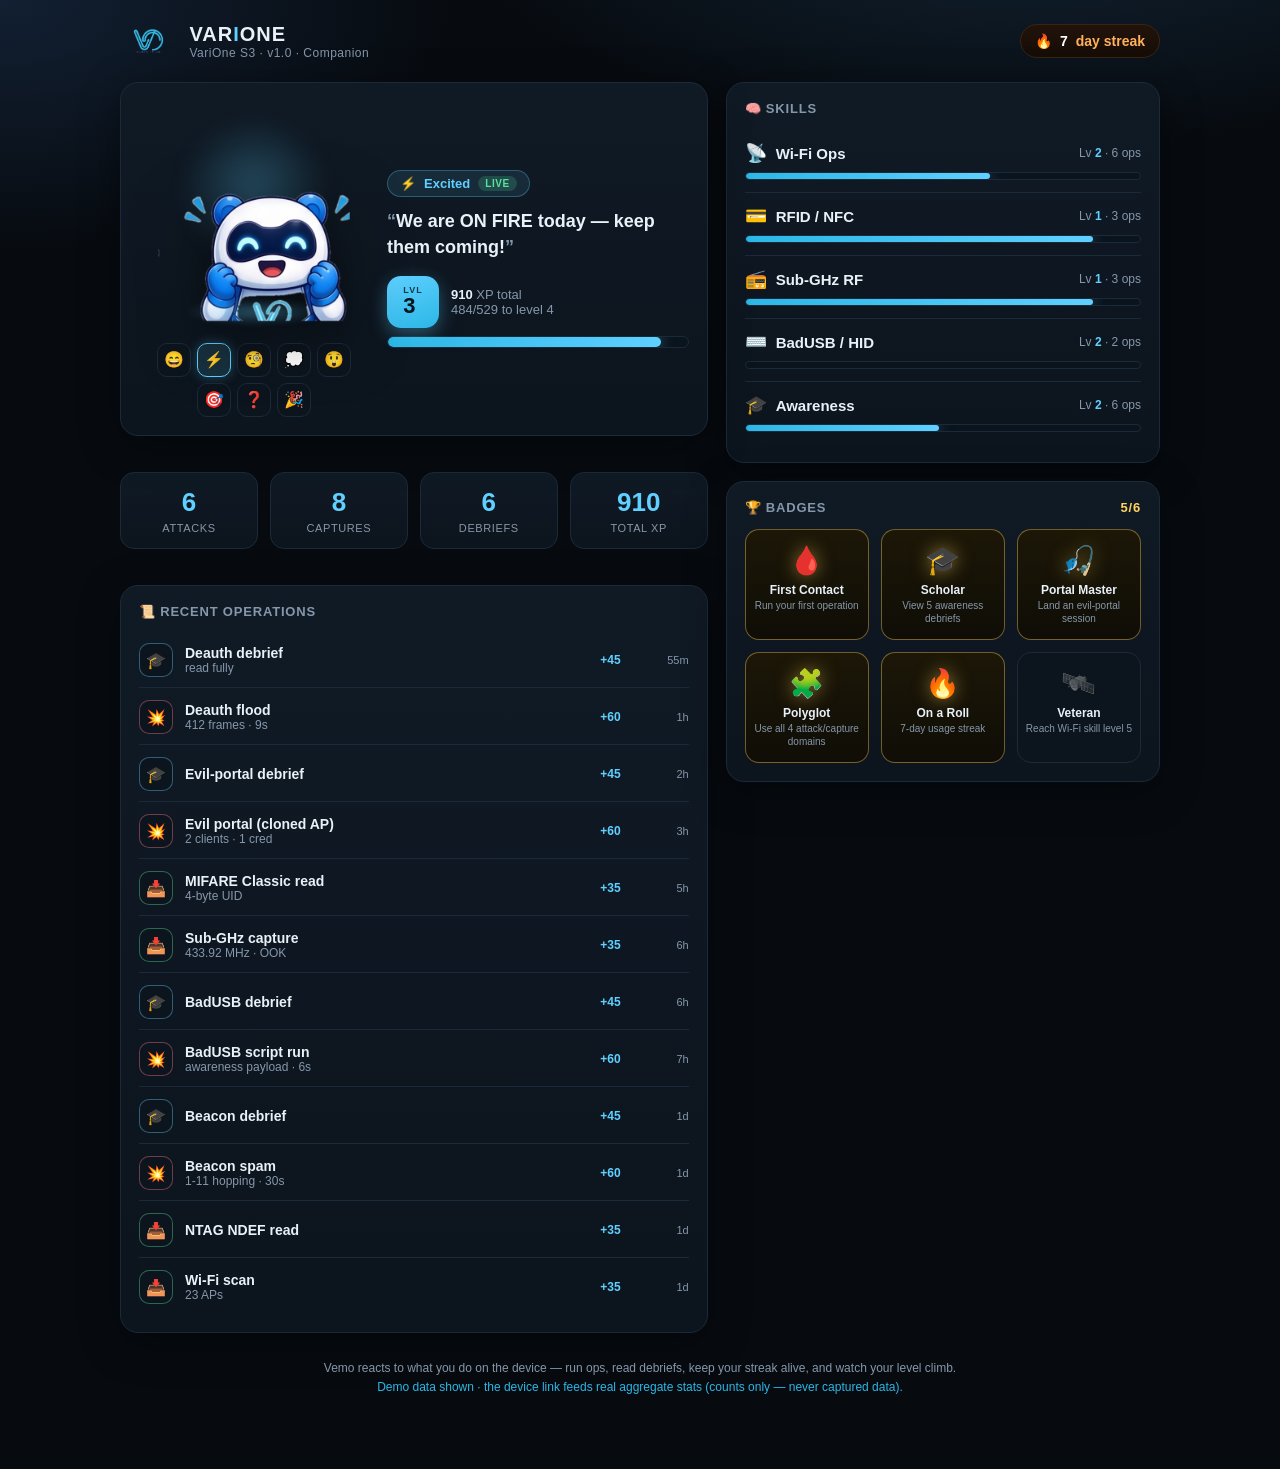
==== commit 52a09520: "fix(companion): clean Vemo cutouts — border-flood checker removal, intact logo, smooth edges Master " ====
--- a/companion/index.html
+++ b/companion/index.html
@@ -1 +1 @@
-<!DOCTYPE html><!--R_C39zIG7zeVb99D_vaMA--><html lang="en"><head><meta charSet="utf-8"/><meta name="viewport" content="width=device-width, initial-scale=1"/><link rel="preload" as="image" href="/companion/vemo/logo.png"/><link rel="preload" as="image" href="/companion/vemo/moods/excited.png"/><link rel="stylesheet" href="/companion/_next/static/css/15ba2e06d380ba18.css" data-precedence="next"/><link rel="preload" as="script" fetchPriority="low" href="/companion/_next/static/chunks/webpack-e1fc51a0417401c2.js"/><script src="/companion/_next/static/chunks/4bd1b696-c023c6e3521b1417.js" async=""></script><script src="/companion/_next/static/chunks/255-ff2aa54aff9f7291.js" async=""></script><script src="/companion/_next/static/chunks/main-app-71a87562c7416ae0.js" async=""></script><script src="/companion/_next/static/chunks/app/page-c64ee9a047c7ca3e.js" async=""></script><meta name="theme-color" content="#070b10"/><title>VariOne Companion · Vemo</title><meta name="description" content="Gamified companion for the VariOne awareness device — meet Vemo, level up, and track your operations."/><script src="/companion/_next/static/chunks/polyfills-42372ed130431b0a.js" noModule=""></script></head><body><div hidden=""><!--$--><!--/$--></div><main class="shell"><header class="topbar"><div class="brand"><img src="/companion/vemo/logo.png" alt="VariOne" width="92" height="38"/><div><div class="wm">VAR<i>I</i>ONE</div><div class="sub">VariOne S3<!-- --> · <!-- -->v1.0<!-- --> · Companion</div></div></div><div class="streak" title="Best streak: 7 days">🔥 <span class="n">7</span> day streak</div></header><div class="grid"><div class="stack"><div class="card hero"><div class="stage"><div class="vemo-col"><button class="vemo-wrap" title="Tap Vemo to change mood" aria-label="Vemo is Excited. Tap to change mood."><div class="vemo-glow"></div><img class="vemo-art pop" src="/companion/vemo/moods/excited.png" alt="Vemo — Excited" width="240" height="240"/></button><div class="moodgallery" role="tablist" aria-label="Vemo moods"><button class="mdot " title="Happy" aria-label="Happy" aria-selected="false" role="tab">😄</button><button class="mdot on" title="Excited" aria-label="Excited" aria-selected="true" role="tab">⚡</button><button class="mdot " title="Curious" aria-label="Curious" aria-selected="false" role="tab">🧐</button><button class="mdot " title="Thinking" aria-label="Thinking" aria-selected="false" role="tab">💭</button><button class="mdot " title="Surprised" aria-label="Surprised" aria-selected="false" role="tab">😲</button><button class="mdot " title="Focused" aria-label="Focused" aria-selected="false" role="tab">🎯</button><button class="mdot " title="Confused" aria-label="Confused" aria-selected="false" role="tab">❓</button><button class="mdot " title="Celebrating" aria-label="Celebrating" aria-selected="false" role="tab">🎉</button></div></div><div class="info"><span class="moodchip live"><span>⚡</span> <!-- -->Excited<em>live</em></span><p class="speech"><span class="q">“</span>We are ON FIRE today — keep them coming!<span class="q">”</span></p><div class="levelrow"><div class="levelbadge"><span><small>LVL</small><b>3</b></span></div><div class="levelmeta"><div><b>910</b> XP total</div><div>484<!-- -->/<!-- -->529<!-- --> to level <!-- -->4</div></div></div><div class="bar"><span style="width:91%"></span></div></div></div></div><div class="stats"><div class="stat"><div class="v">6</div><div class="l">Attacks</div></div><div class="stat"><div class="v">8</div><div class="l">Captures</div></div><div class="stat"><div class="v">6</div><div class="l">Debriefs</div></div><div class="stat"><div class="v">910</div><div class="l">Total XP</div></div></div><div class="card"><h2>📜 Recent operations</h2><div class="timeline"><div class="row"><div class="dot debrief">🎓</div><div class="meta"><div class="lab">Deauth debrief</div><div class="det">read fully</div></div><div class="xp">+<!-- -->45</div><div class="ago">55m</div></div><div class="row"><div class="dot attack">💥</div><div class="meta"><div class="lab">Deauth flood</div><div class="det">412 frames · 9s</div></div><div class="xp">+<!-- -->60</div><div class="ago">1h</div></div><div class="row"><div class="dot debrief">🎓</div><div class="meta"><div class="lab">Evil-portal debrief</div></div><div class="xp">+<!-- -->45</div><div class="ago">2h</div></div><div class="row"><div class="dot attack">💥</div><div class="meta"><div class="lab">Evil portal (cloned AP)</div><div class="det">2 clients · 1 cred</div></div><div class="xp">+<!-- -->60</div><div class="ago">3h</div></div><div class="row"><div class="dot capture">📥</div><div class="meta"><div class="lab">MIFARE Classic read</div><div class="det">4-byte UID</div></div><div class="xp">+<!-- -->35</div><div class="ago">5h</div></div><div class="row"><div class="dot capture">📥</div><div class="meta"><div class="lab">Sub-GHz capture</div><div class="det">433.92 MHz · OOK</div></div><div class="xp">+<!-- -->35</div><div class="ago">6h</div></div><div class="row"><div class="dot debrief">🎓</div><div class="meta"><div class="lab">BadUSB debrief</div></div><div class="xp">+<!-- -->45</div><div class="ago">6h</div></div><div class="row"><div class="dot attack">💥</div><div class="meta"><div class="lab">BadUSB script run</div><div class="det">awareness payload · 6s</div></div><div class="xp">+<!-- -->60</div><div class="ago">7h</div></div><div class="row"><div class="dot debrief">🎓</div><div class="meta"><div class="lab">Beacon debrief</div></div><div class="xp">+<!-- -->45</div><div class="ago">1d</div></div><div class="row"><div class="dot attack">💥</div><div class="meta"><div class="lab">Beacon spam</div><div class="det">1-11 hopping · 30s</div></div><div class="xp">+<!-- -->60</div><div class="ago">1d</div></div><div class="row"><div class="dot capture">📥</div><div class="meta"><div class="lab">NTAG NDEF read</div></div><div class="xp">+<!-- -->35</div><div class="ago">1d</div></div><div class="row"><div class="dot capture">📥</div><div class="meta"><div class="lab">Wi-Fi scan</div><div class="det">23 APs</div></div><div class="xp">+<!-- -->35</div><div class="ago">1d</div></div></div></div></div><div class="stack"><div class="card"><h2>🧠 Skills</h2><div class="skill"><div class="top"><span class="name"><span class="ic">📡</span>Wi-Fi Ops</span><span class="lv">Lv <b>2</b> · <!-- -->6<!-- --> ops</span></div><div class="bar"><span style="width:62%"></span></div></div><div class="skill"><div class="top"><span class="name"><span class="ic">💳</span>RFID / NFC</span><span class="lv">Lv <b>1</b> · <!-- -->3<!-- --> ops</span></div><div class="bar"><span style="width:88%"></span></div></div><div class="skill"><div class="top"><span class="name"><span class="ic">📻</span>Sub-GHz RF</span><span class="lv">Lv <b>1</b> · <!-- -->3<!-- --> ops</span></div><div class="bar"><span style="width:88%"></span></div></div><div class="skill"><div class="top"><span class="name"><span class="ic">⌨️</span>BadUSB / HID</span><span class="lv">Lv <b>2</b> · <!-- -->2<!-- --> ops</span></div><div class="bar"><span style="width:0%"></span></div></div><div class="skill"><div class="top"><span class="name"><span class="ic">🎓</span>Awareness</span><span class="lv">Lv <b>2</b> · <!-- -->6<!-- --> ops</span></div><div class="bar"><span style="width:49%"></span></div></div></div><div class="card"><h2>🏆 Badges <span style="margin-left:auto;color:var(--gold)">5<!-- -->/<!-- -->6</span></h2><div class="badges"><div class="badge on" title="Run your first operation"><div class="em">🩸</div><div class="bn">First Contact</div><div class="bd">Run your first operation</div></div><div class="badge on" title="View 5 awareness debriefs"><div class="em">🎓</div><div class="bn">Scholar</div><div class="bd">View 5 awareness debriefs</div></div><div class="badge on" title="Land an evil-portal session"><div class="em">🎣</div><div class="bn">Portal Master</div><div class="bd">Land an evil-portal session</div></div><div class="badge on" title="Use all 4 attack/capture domains"><div class="em">🧩</div><div class="bn">Polyglot</div><div class="bd">Use all 4 attack/capture domains</div></div><div class="badge on" title="7-day usage streak"><div class="em">🔥</div><div class="bn">On a Roll</div><div class="bd">7-day usage streak</div></div><div class="badge " title="Reach Wi-Fi skill level 5"><div class="em">🛰️</div><div class="bn">Veteran</div><div class="bd">Reach Wi-Fi skill level 5</div></div></div></div></div></div><p class="foot">Vemo reacts to what you do on the device — run ops, read debriefs, keep your streak alive, and watch your level climb.<br/><span class="seam">Demo data shown · the device link feeds real aggregate stats (counts only — never captured data).</span></p></main><!--$--><!--/$--><script src="/companion/_next/static/chunks/webpack-e1fc51a0417401c2.js" id="_R_" async=""></script><script>(self.__next_f=self.__next_f||[]).push([0])</script><script>self.__next_f.push([1,"1:\"$Sreact.fragment\"\n2:I[9766,[],\"\"]\n3:I[8924,[],\"\"]\n5:I[4431,[],\"OutletBoundary\"]\n7:I[5278,[],\"AsyncMetadataOutlet\"]\n9:I[4431,[],\"ViewportBoundary\"]\nb:I[4431,[],\"MetadataBoundary\"]\nc:\"$Sreact.suspense\"\ne:I[7150,[],\"\"]\n:HL[\"/companion/_next/static/css/15ba2e06d380ba18.css\",\"style\"]\n"])</script><script>self.__next_f.push([1,"0:{\"P\":null,\"b\":\"R-C39zIG7zeVb99D-vaMA\",\"p\":\"/companion\",\"c\":[\"\",\"\"],\"i\":false,\"f\":[[[\"\",{\"children\":[\"__PAGE__\",{}]},\"$undefined\",\"$undefined\",true],[\"\",[\"$\",\"$1\",\"c\",{\"children\":[[[\"$\",\"link\",\"0\",{\"rel\":\"stylesheet\",\"href\":\"/companion/_next/static/css/15ba2e06d380ba18.css\",\"precedence\":\"next\",\"crossOrigin\":\"$undefined\",\"nonce\":\"$undefined\"}]],[\"$\",\"html\",null,{\"lang\":\"en\",\"children\":[\"$\",\"body\",null,{\"children\":[\"$\",\"$L2\",null,{\"parallelRouterKey\":\"children\",\"error\":\"$undefined\",\"errorStyles\":\"$undefined\",\"errorScripts\":\"$undefined\",\"template\":[\"$\",\"$L3\",null,{}],\"templateStyles\":\"$undefined\",\"templateScripts\":\"$undefined\",\"notFound\":[[[\"$\",\"title\",null,{\"children\":\"404: This page could not be found.\"}],[\"$\",\"div\",null,{\"style\":{\"fontFamily\":\"system-ui,\\\"Segoe UI\\\",Roboto,Helvetica,Arial,sans-serif,\\\"Apple Color Emoji\\\",\\\"Segoe UI Emoji\\\"\",\"height\":\"100vh\",\"textAlign\":\"center\",\"display\":\"flex\",\"flexDirection\":\"column\",\"alignItems\":\"center\",\"justifyContent\":\"center\"},\"children\":[\"$\",\"div\",null,{\"children\":[[\"$\",\"style\",null,{\"dangerouslySetInnerHTML\":{\"__html\":\"body{color:#000;background:#fff;margin:0}.next-error-h1{border-right:1px solid rgba(0,0,0,.3)}@media (prefers-color-scheme:dark){body{color:#fff;background:#000}.next-error-h1{border-right:1px solid rgba(255,255,255,.3)}}\"}}],[\"$\",\"h1\",null,{\"className\":\"next-error-h1\",\"style\":{\"display\":\"inline-block\",\"margin\":\"0 20px 0 0\",\"padding\":\"0 23px 0 0\",\"fontSize\":24,\"fontWeight\":500,\"verticalAlign\":\"top\",\"lineHeight\":\"49px\"},\"children\":404}],[\"$\",\"div\",null,{\"style\":{\"display\":\"inline-block\"},\"children\":[\"$\",\"h2\",null,{\"style\":{\"fontSize\":14,\"fontWeight\":400,\"lineHeight\":\"49px\",\"margin\":0},\"children\":\"This page could not be found.\"}]}]]}]}]],[]],\"forbidden\":\"$undefined\",\"unauthorized\":\"$undefined\"}]}]}]]}],{\"children\":[\"__PAGE__\",[\"$\",\"$1\",\"c\",{\"children\":[\"$L4\",null,[\"$\",\"$L5\",null,{\"children\":[\"$L6\",[\"$\",\"$L7\",null,{\"promise\":\"$@8\"}]]}]]}],{},null,false]},null,false],[\"$\",\"$1\",\"h\",{\"children\":[null,[[\"$\",\"$L9\",null,{\"children\":\"$La\"}],null],[\"$\",\"$Lb\",null,{\"children\":[\"$\",\"div\",null,{\"hidden\":true,\"children\":[\"$\",\"$c\",null,{\"fallback\":null,\"children\":\"$Ld\"}]}]}]]}],false]],\"m\":\"$undefined\",\"G\":[\"$e\",[]],\"s\":false,\"S\":true}\n"])</script><script>self.__next_f.push([1,"f:I[5302,[\"974\",\"static/chunks/app/page-c64ee9a047c7ca3e.js\"],\"default\"]\n"])</script><script>self.__next_f.push([1,"4:[\"$\",\"main\",null,{\"className\":\"shell\",\"children\":[[\"$\",\"header\",null,{\"className\":\"topbar\",\"children\":[[\"$\",\"div\",null,{\"className\":\"brand\",\"children\":[[\"$\",\"img\",null,{\"src\":\"/companion/vemo/logo.png\",\"alt\":\"VariOne\",\"width\":92,\"height\":38}],[\"$\",\"div\",null,{\"children\":[[\"$\",\"div\",null,{\"className\":\"wm\",\"children\":[\"VAR\",[\"$\",\"i\",null,{\"children\":\"I\"}],\"ONE\"]}],[\"$\",\"div\",null,{\"className\":\"sub\",\"children\":[\"VariOne S3\",\" · \",\"v1.0\",\" · Companion\"]}]]}]]}],[\"$\",\"div\",null,{\"className\":\"streak\",\"title\":\"Best streak: 7 days\",\"children\":[\"🔥 \",[\"$\",\"span\",null,{\"className\":\"n\",\"children\":7}],\" day streak\"]}]]}],[\"$\",\"div\",null,{\"className\":\"grid\",\"children\":[[\"$\",\"div\",null,{\"className\":\"stack\",\"children\":[[\"$\",\"$Lf\",null,{\"p\":{\"deviceName\":\"VariOne S3\",\"firmware\":\"v1.0\",\"totalXp\":910,\"level\":3,\"xpInLevel\":484,\"xpForLevel\":529,\"mood\":{\"mood\":\"excited\",\"art\":\"/vemo/moods/excited.png\",\"emoji\":\"⚡\",\"title\":\"Excited\",\"line\":\"We are ON FIRE today — keep them coming!\"},\"skills\":[{\"category\":\"wifi\",\"name\":\"Wi-Fi Ops\",\"icon\":\"📡\",\"level\":2,\"xp\":310,\"xpInLevel\":190,\"xpForLevel\":306,\"count\":6},{\"category\":\"rfid\",\"name\":\"RFID / NFC\",\"icon\":\"💳\",\"level\":1,\"xp\":105,\"xpInLevel\":105,\"xpForLevel\":120,\"count\":3},{\"category\":\"rf\",\"name\":\"Sub-GHz RF\",\"icon\":\"📻\",\"level\":1,\"xp\":105,\"xpInLevel\":105,\"xpForLevel\":120,\"count\":3},{\"category\":\"badusb\",\"name\":\"BadUSB / HID\",\"icon\":\"⌨️\",\"level\":2,\"xp\":120,\"xpInLevel\":0,\"xpForLevel\":306,\"count\":2},{\"category\":\"awareness\",\"name\":\"Awareness\",\"icon\":\"🎓\",\"level\":2,\"xp\":270,\"xpInLevel\":150,\"xpForLevel\":306,\"count\":6}],\"badges\":[{\"id\":\"first-blood\",\"name\":\"First Contact\",\"desc\":\"Run your first operation\",\"icon\":\"🩸\",\"earned\":true},{\"id\":\"scholar\",\"name\":\"Scholar\",\"desc\":\"View 5 awareness debriefs\",\"icon\":\"🎓\",\"earned\":true},{\"id\":\"portal-master\",\"name\":\"Portal Master\",\"desc\":\"Land an evil-portal session\",\"icon\":\"🎣\",\"earned\":true},{\"id\":\"polyglot\",\"name\":\"Polyglot\",\"desc\":\"Use all 4 attack/capture domains\",\"icon\":\"🧩\",\"earned\":true},{\"id\":\"streak-7\",\"name\":\"On a Roll\",\"desc\":\"7-day usage streak\",\"icon\":\"🔥\",\"earned\":true},{\"id\":\"veteran\",\"name\":\"Veteran\",\"desc\":\"Reach Wi-Fi skill level 5\",\"icon\":\"🛰️\",\"earned\":false}],\"streakDays\":7,\"bestStreak\":7,\"counts\":{\"attack\":6,\"capture\":8,\"debrief\":6,\"session\":0},\"recent\":[{\"id\":\"e1\",\"kind\":\"debrief\",\"category\":\"awareness\",\"label\":\"Deauth debrief\",\"ts\":1781783364543,\"detail\":\"read fully\"},{\"id\":\"e0\",\"kind\":\"attack\",\"category\":\"wifi\",\"label\":\"Deauth flood\",\"ts\":1781783064543,\"detail\":\"412 frames · 9s\"},{\"id\":\"e3\",\"kind\":\"debrief\",\"category\":\"awareness\",\"label\":\"Evil-portal debrief\",\"ts\":1781776104543,\"detail\":\"$undefined\"},{\"id\":\"e2\",\"kind\":\"attack\",\"category\":\"wifi\",\"label\":\"Evil portal (cloned AP)\",\"ts\":1781775864543,\"detail\":\"2 clients · 1 cred\"},{\"id\":\"e4\",\"kind\":\"capture\",\"category\":\"rfid\",\"label\":\"MIFARE Classic read\",\"ts\":1781768664543,\"detail\":\"4-byte UID\"},{\"id\":\"e5\",\"kind\":\"capture\",\"category\":\"rf\",\"label\":\"Sub-GHz capture\",\"ts\":1781765064543,\"detail\":\"433.92 MHz · OOK\"},{\"id\":\"e7\",\"kind\":\"debrief\",\"category\":\"awareness\",\"label\":\"BadUSB debrief\",\"ts\":1781761644543,\"detail\":\"$undefined\"},{\"id\":\"e6\",\"kind\":\"attack\",\"category\":\"badusb\",\"label\":\"BadUSB script run\",\"ts\":1781761464543,\"detail\":\"awareness payload · 6s\"},{\"id\":\"e11\",\"kind\":\"debrief\",\"category\":\"awareness\",\"label\":\"Beacon debrief\",\"ts\":1781693124543,\"detail\":\"$undefined\"},{\"id\":\"e8\",\"kind\":\"attack\",\"category\":\"wifi\",\"label\":\"Beacon spam\",\"ts\":1781693064543,\"detail\":\"1-11 hopping · 30s\"},{\"id\":\"e9\",\"kind\":\"capture\",\"category\":\"rfid\",\"label\":\"NTAG NDEF read\",\"ts\":1781685864543,\"detail\":\"$undefined\"},{\"id\":\"e10\",\"kind\":\"capture\",\"category\":\"wifi\",\"label\":\"Wi-Fi scan\",\"ts\":1781682264543,\"detail\":\"23 APs\"}]}}],[\"$\",\"div\",null,{\"className\":\"stats\",\"children\":[[\"$\",\"div\",null,{\"className\":\"stat\",\"children\":[[\"$\",\"div\",null,{\"className\":\"v\",\"children\":6}],[\"$\",\"div\",null,{\"className\":\"l\",\"children\":\"Attacks\"}]]}],[\"$\",\"div\",null,{\"className\":\"stat\",\"children\":[[\"$\",\"div\",null,{\"className\":\"v\",\"children\":8}],[\"$\",\"div\",null,{\"className\":\"l\",\"children\":\"Captures\"}]]}],[\"$\",\"div\",null,{\"className\":\"stat\",\"children\":[[\"$\",\"div\",null,{\"className\":\"v\",\"children\":6}],[\"$\",\"div\",null,{\"className\":\"l\",\"children\":\"Debriefs\"}]]}],[\"$\",\"div\",null,{\"className\":\"stat\",\"children\":[[\"$\",\"div\",null,{\"className\":\"v\",\"children\":\"910\"}],[\"$\",\"div\",null,{\"className\":\"l\",\"children\":\"Total XP\"}]]}]]}],[\"$\",\"div\",null,{\"className\":\"card\",\"children\":[[\"$\",\"h2\",null,{\"children\":\"📜 Recent operations\"}],[\"$\",\"div\",null,{\"className\":\"timeline\",\"children\":[[\"$\",\"div\",\"e1\",{\"className\":\"row\",\"children\":[[\"$\",\"div\",null,{\"className\":\"dot debrief\",\"children\":\"🎓\"}],[\"$\",\"div\",null,{\"className\":\"meta\",\"children\":[[\"$\",\"div\",null,{\"className\":\"lab\",\"children\":\"Deauth debrief\"}],[\"$\",\"div\",null,{\"className\":\"det\",\"children\":\"read fully\"}]]}],[\"$\",\"div\",null,{\"className\":\"xp\",\"children\":[\"+\",45]}],[\"$\",\"div\",null,{\"className\":\"ago\",\"children\":\"55m\"}]]}],[\"$\",\"div\",\"e0\",{\"className\":\"row\",\"children\":[[\"$\",\"div\",null,{\"className\":\"dot attack\",\"children\":\"💥\"}],[\"$\",\"div\",null,{\"className\":\"meta\",\"children\":[[\"$\",\"div\",null,{\"className\":\"lab\",\"children\":\"Deauth flood\"}],[\"$\",\"div\",null,{\"className\":\"det\",\"children\":\"412 frames · 9s\"}]]}],[\"$\",\"div\",null,{\"className\":\"xp\",\"children\":[\"+\",60]}],[\"$\",\"div\",null,{\"className\":\"ago\",\"children\":\"1h\"}]]}],[\"$\",\"div\",\"e3\",{\"className\":\"row\",\"children\":[\"$L10\",\"$L11\",\"$L12\",\"$L13\"]}],\"$L14\",\"$L15\",\"$L16\",\"$L17\",\"$L18\",\"$L19\",\"$L1a\",\"$L1b\",\"$L1c\"]}]]}]]}],\"$L1d\"]}],\"$L1e\"]}]\n"])</script><script>self.__next_f.push([1,"10:[\"$\",\"div\",null,{\"className\":\"dot debrief\",\"children\":\"🎓\"}]\n11:[\"$\",\"div\",null,{\"className\":\"meta\",\"children\":[[\"$\",\"div\",null,{\"className\":\"lab\",\"children\":\"Evil-portal debrief\"}],\"$undefined\"]}]\n12:[\"$\",\"div\",null,{\"className\":\"xp\",\"children\":[\"+\",45]}]\n13:[\"$\",\"div\",null,{\"className\":\"ago\",\"children\":\"2h\"}]\n14:[\"$\",\"div\",\"e2\",{\"className\":\"row\",\"children\":[[\"$\",\"div\",null,{\"className\":\"dot attack\",\"children\":\"💥\"}],[\"$\",\"div\",null,{\"className\":\"meta\",\"children\":[[\"$\",\"div\",null,{\"className\":\"lab\",\"children\":\"Evil portal (cloned AP)\"}],[\"$\",\"div\",null,{\"className\":\"det\",\"children\":\"2 clients · 1 cred\"}]]}],[\"$\",\"div\",null,{\"className\":\"xp\",\"children\":[\"+\",60]}],[\"$\",\"div\",null,{\"className\":\"ago\",\"children\":\"3h\"}]]}]\n15:[\"$\",\"div\",\"e4\",{\"className\":\"row\",\"children\":[[\"$\",\"div\",null,{\"className\":\"dot capture\",\"children\":\"📥\"}],[\"$\",\"div\",null,{\"className\":\"meta\",\"children\":[[\"$\",\"div\",null,{\"className\":\"lab\",\"children\":\"MIFARE Classic read\"}],[\"$\",\"div\",null,{\"className\":\"det\",\"children\":\"4-byte UID\"}]]}],[\"$\",\"div\",null,{\"className\":\"xp\",\"children\":[\"+\",35]}],[\"$\",\"div\",null,{\"className\":\"ago\",\"children\":\"5h\"}]]}]\n16:[\"$\",\"div\",\"e5\",{\"className\":\"row\",\"children\":[[\"$\",\"div\",null,{\"className\":\"dot capture\",\"children\":\"📥\"}],[\"$\",\"div\",null,{\"className\":\"meta\",\"children\":[[\"$\",\"div\",null,{\"className\":\"lab\",\"children\":\"Sub-GHz capture\"}],[\"$\",\"div\",null,{\"className\":\"det\",\"children\":\"433.92 MHz · OOK\"}]]}],[\"$\",\"div\",null,{\"className\":\"xp\",\"children\":[\"+\",35]}],[\"$\",\"div\",null,{\"className\":\"ago\",\"children\":\"6h\"}]]}]\n17:[\"$\",\"div\",\"e7\",{\"className\":\"row\",\"children\":[[\"$\",\"div\",null,{\"className\":\"dot debrief\",\"children\":\"🎓\"}],[\"$\",\"div\",null,{\"className\":\"meta\",\"children\":[[\"$\",\"div\",null,{\"className\":\"lab\",\"children\":\"BadUSB debrief\"}],\"$undefined\"]}],[\"$\",\"div\",null,{\"className\":\"xp\",\"children\":[\"+\",45]}],[\"$\",\"div\",null,{\"className\":\"ago\",\"children\":\"6h\"}]]}]\n18:[\"$\",\"div\",\"e6\",{\"className\":\"row\",\"children\":[[\"$\",\"div\",null,{\"className\":\"dot attack\",\"children\":\"💥\"}],[\"$\",\"div\",null,{\"className\""])</script><script>self.__next_f.push([1,":\"meta\",\"children\":[[\"$\",\"div\",null,{\"className\":\"lab\",\"children\":\"BadUSB script run\"}],[\"$\",\"div\",null,{\"className\":\"det\",\"children\":\"awareness payload · 6s\"}]]}],[\"$\",\"div\",null,{\"className\":\"xp\",\"children\":[\"+\",60]}],[\"$\",\"div\",null,{\"className\":\"ago\",\"children\":\"7h\"}]]}]\n19:[\"$\",\"div\",\"e11\",{\"className\":\"row\",\"children\":[[\"$\",\"div\",null,{\"className\":\"dot debrief\",\"children\":\"🎓\"}],[\"$\",\"div\",null,{\"className\":\"meta\",\"children\":[[\"$\",\"div\",null,{\"className\":\"lab\",\"children\":\"Beacon debrief\"}],\"$undefined\"]}],[\"$\",\"div\",null,{\"className\":\"xp\",\"children\":[\"+\",45]}],[\"$\",\"div\",null,{\"className\":\"ago\",\"children\":\"1d\"}]]}]\n1a:[\"$\",\"div\",\"e8\",{\"className\":\"row\",\"children\":[[\"$\",\"div\",null,{\"className\":\"dot attack\",\"children\":\"💥\"}],[\"$\",\"div\",null,{\"className\":\"meta\",\"children\":[[\"$\",\"div\",null,{\"className\":\"lab\",\"children\":\"Beacon spam\"}],[\"$\",\"div\",null,{\"className\":\"det\",\"children\":\"1-11 hopping · 30s\"}]]}],[\"$\",\"div\",null,{\"className\":\"xp\",\"children\":[\"+\",60]}],[\"$\",\"div\",null,{\"className\":\"ago\",\"children\":\"1d\"}]]}]\n1b:[\"$\",\"div\",\"e9\",{\"className\":\"row\",\"children\":[[\"$\",\"div\",null,{\"className\":\"dot capture\",\"children\":\"📥\"}],[\"$\",\"div\",null,{\"className\":\"meta\",\"children\":[[\"$\",\"div\",null,{\"className\":\"lab\",\"children\":\"NTAG NDEF read\"}],\"$undefined\"]}],[\"$\",\"div\",null,{\"className\":\"xp\",\"children\":[\"+\",35]}],[\"$\",\"div\",null,{\"className\":\"ago\",\"children\":\"1d\"}]]}]\n1c:[\"$\",\"div\",\"e10\",{\"className\":\"row\",\"children\":[[\"$\",\"div\",null,{\"className\":\"dot capture\",\"children\":\"📥\"}],[\"$\",\"div\",null,{\"className\":\"meta\",\"children\":[[\"$\",\"div\",null,{\"className\":\"lab\",\"children\":\"Wi-Fi scan\"}],[\"$\",\"div\",null,{\"className\":\"det\",\"children\":\"23 APs\"}]]}],[\"$\",\"div\",null,{\"className\":\"xp\",\"children\":[\"+\",35]}],[\"$\",\"div\",null,{\"className\":\"ago\",\"children\":\"1d\"}]]}]\n"])</script><script>self.__next_f.push([1,"1d:[\"$\",\"div\",null,{\"className\":\"stack\",\"children\":[[\"$\",\"div\",null,{\"className\":\"card\",\"children\":[[\"$\",\"h2\",null,{\"children\":\"🧠 Skills\"}],[[\"$\",\"div\",\"wifi\",{\"className\":\"skill\",\"children\":[[\"$\",\"div\",null,{\"className\":\"top\",\"children\":[[\"$\",\"span\",null,{\"className\":\"name\",\"children\":[[\"$\",\"span\",null,{\"className\":\"ic\",\"children\":\"📡\"}],\"Wi-Fi Ops\"]}],[\"$\",\"span\",null,{\"className\":\"lv\",\"children\":[\"Lv \",[\"$\",\"b\",null,{\"children\":2}],\" · \",6,\" ops\"]}]]}],[\"$\",\"div\",null,{\"className\":\"bar\",\"children\":[\"$\",\"span\",null,{\"style\":{\"width\":\"62%\"}}]}]]}],[\"$\",\"div\",\"rfid\",{\"className\":\"skill\",\"children\":[[\"$\",\"div\",null,{\"className\":\"top\",\"children\":[[\"$\",\"span\",null,{\"className\":\"name\",\"children\":[[\"$\",\"span\",null,{\"className\":\"ic\",\"children\":\"💳\"}],\"RFID / NFC\"]}],[\"$\",\"span\",null,{\"className\":\"lv\",\"children\":[\"Lv \",[\"$\",\"b\",null,{\"children\":1}],\" · \",3,\" ops\"]}]]}],[\"$\",\"div\",null,{\"className\":\"bar\",\"children\":[\"$\",\"span\",null,{\"style\":{\"width\":\"88%\"}}]}]]}],[\"$\",\"div\",\"rf\",{\"className\":\"skill\",\"children\":[[\"$\",\"div\",null,{\"className\":\"top\",\"children\":[[\"$\",\"span\",null,{\"className\":\"name\",\"children\":[[\"$\",\"span\",null,{\"className\":\"ic\",\"children\":\"📻\"}],\"Sub-GHz RF\"]}],[\"$\",\"span\",null,{\"className\":\"lv\",\"children\":[\"Lv \",[\"$\",\"b\",null,{\"children\":1}],\" · \",3,\" ops\"]}]]}],[\"$\",\"div\",null,{\"className\":\"bar\",\"children\":[\"$\",\"span\",null,{\"style\":{\"width\":\"88%\"}}]}]]}],[\"$\",\"div\",\"badusb\",{\"className\":\"skill\",\"children\":[[\"$\",\"div\",null,{\"className\":\"top\",\"children\":[[\"$\",\"span\",null,{\"className\":\"name\",\"children\":[[\"$\",\"span\",null,{\"className\":\"ic\",\"children\":\"⌨️\"}],\"BadUSB / HID\"]}],[\"$\",\"span\",null,{\"className\":\"lv\",\"children\":[\"Lv \",[\"$\",\"b\",null,{\"children\":2}],\" · \",2,\" ops\"]}]]}],[\"$\",\"div\",null,{\"className\":\"bar\",\"children\":[\"$\",\"span\",null,{\"style\":{\"width\":\"0%\"}}]}]]}],[\"$\",\"div\",\"awareness\",{\"className\":\"skill\",\"children\":[[\"$\",\"div\",null,{\"className\":\"top\",\"children\":[[\"$\",\"span\",null,{\"className\":\"name\",\"children\":[[\"$\",\"span\",null,{\"className\":\"ic\",\"children\":\"🎓\"}],\"Awareness\"]}],[\"$\",\"span\",null,{\"className\":\"lv\",\"children\":[\"Lv \",[\"$\",\"b\",null,{\"children\":2}],\" · \",6,\" ops\"]}]]}],[\"$\",\"div\",null,{\"className\":\"bar\",\"children\":[\"$\",\"span\",null,{\"style\":{\"width\":\"49%\"}}]}]]}]]]}],[\"$\",\"div\",null,{\"className\":\"card\",\"children\":[[\"$\",\"h2\",null,{\"children\":[\"🏆 Badges \",[\"$\",\"span\",null,{\"style\":{\"marginLeft\":\"auto\",\"color\":\"var(--gold)\"},\"children\":[5,\"/\",6]}]]}],[\"$\",\"div\",null,{\"className\":\"badges\",\"children\":[[\"$\",\"div\",\"first-blood\",{\"className\":\"badge on\",\"title\":\"Run your first operation\",\"children\":[[\"$\",\"div\",null,{\"className\":\"em\",\"children\":\"🩸\"}],[\"$\",\"div\",null,{\"className\":\"bn\",\"children\":\"First Contact\"}],[\"$\",\"div\",null,{\"className\":\"bd\",\"children\":\"Run your first operation\"}]]}],[\"$\",\"div\",\"scholar\",{\"className\":\"badge on\",\"title\":\"View 5 awareness debriefs\",\"children\":[[\"$\",\"div\",null,{\"className\":\"em\",\"children\":\"🎓\"}],[\"$\",\"div\",null,{\"className\":\"bn\",\"children\":\"Scholar\"}],[\"$\",\"div\",null,{\"className\":\"bd\",\"children\":\"View 5 awareness debriefs\"}]]}],[\"$\",\"div\",\"portal-master\",{\"className\":\"badge on\",\"title\":\"Land an evil-portal session\",\"children\":[[\"$\",\"div\",null,{\"className\":\"em\",\"children\":\"🎣\"}],[\"$\",\"div\",null,{\"className\":\"bn\",\"children\":\"Portal Master\"}],[\"$\",\"div\",null,{\"className\":\"bd\",\"children\":\"Land an evil-portal session\"}]]}],[\"$\",\"div\",\"polyglot\",{\"className\":\"badge on\",\"title\":\"Use all 4 attack/capture domains\",\"children\":[[\"$\",\"div\",null,{\"className\":\"em\",\"children\":\"🧩\"}],[\"$\",\"div\",null,{\"className\":\"bn\",\"children\":\"Polyglot\"}],[\"$\",\"div\",null,{\"className\":\"bd\",\"children\":\"Use all 4 attack/capture domains\"}]]}],[\"$\",\"div\",\"streak-7\",{\"className\":\"badge on\",\"title\":\"7-day usage streak\",\"children\":[[\"$\",\"div\",null,{\"className\":\"em\",\"children\":\"🔥\"}],[\"$\",\"div\",null,{\"className\":\"bn\",\"children\":\"On a Roll\"}],[\"$\",\"div\",null,{\"className\":\"bd\",\"children\":\"7-day usage streak\"}]]}],[\"$\",\"div\",\"veteran\",{\"className\":\"badge \",\"title\":\"Reach Wi-Fi skill level 5\",\"children\":[[\"$\",\"div\",null,{\"className\":\"em\",\"children\":\"🛰️\"}],[\"$\",\"div\",null,{\"className\":\"bn\",\"children\":\"Veteran\"}],[\"$\",\"div\",null,{\"className\":\"bd\",\"children\":\"Reach Wi-Fi skill level 5\"}]]}]]}]]}]]}]\n"])</script><script>self.__next_f.push([1,"1e:[\"$\",\"p\",null,{\"className\":\"foot\",\"children\":[\"Vemo reacts to what you do on the device — run ops, read debriefs, keep your streak alive, and watch your level climb.\",[\"$\",\"br\",null,{}],[\"$\",\"span\",null,{\"className\":\"seam\",\"children\":\"Demo data shown · the device link feeds real aggregate stats (counts only — never captured data).\"}]]}]\n"])</script><script>self.__next_f.push([1,"a:[[\"$\",\"meta\",\"0\",{\"charSet\":\"utf-8\"}],[\"$\",\"meta\",\"1\",{\"name\":\"viewport\",\"content\":\"width=device-width, initial-scale=1\"}],[\"$\",\"meta\",\"2\",{\"name\":\"theme-color\",\"content\":\"#070b10\"}]]\n6:null\n"])</script><script>self.__next_f.push([1,"8:{\"metadata\":[[\"$\",\"title\",\"0\",{\"children\":\"VariOne Companion · Vemo\"}],[\"$\",\"meta\",\"1\",{\"name\":\"description\",\"content\":\"Gamified companion for the VariOne awareness device — meet Vemo, level up, and track your operations.\"}]],\"error\":null,\"digest\":\"$undefined\"}\n"])</script><script>self.__next_f.push([1,"d:\"$8:metadata\"\n"])</script></body></html>+<!DOCTYPE html><!--LMSebyjWuKBM7r4Fl42x1--><html lang="en"><head><meta charSet="utf-8"/><meta name="viewport" content="width=device-width, initial-scale=1"/><link rel="preload" as="image" href="/companion/vemo/logo.png"/><link rel="preload" as="image" href="/companion/vemo/moods/excited.png"/><link rel="stylesheet" href="/companion/_next/static/css/15ba2e06d380ba18.css" data-precedence="next"/><link rel="preload" as="script" fetchPriority="low" href="/companion/_next/static/chunks/webpack-e1fc51a0417401c2.js"/><script src="/companion/_next/static/chunks/4bd1b696-c023c6e3521b1417.js" async=""></script><script src="/companion/_next/static/chunks/255-ff2aa54aff9f7291.js" async=""></script><script src="/companion/_next/static/chunks/main-app-71a87562c7416ae0.js" async=""></script><script src="/companion/_next/static/chunks/app/page-c64ee9a047c7ca3e.js" async=""></script><meta name="theme-color" content="#070b10"/><title>VariOne Companion · Vemo</title><meta name="description" content="Gamified companion for the VariOne awareness device — meet Vemo, level up, and track your operations."/><script src="/companion/_next/static/chunks/polyfills-42372ed130431b0a.js" noModule=""></script></head><body><div hidden=""><!--$--><!--/$--></div><main class="shell"><header class="topbar"><div class="brand"><img src="/companion/vemo/logo.png" alt="VariOne" width="92" height="38"/><div><div class="wm">VAR<i>I</i>ONE</div><div class="sub">VariOne S3<!-- --> · <!-- -->v1.0<!-- --> · Companion</div></div></div><div class="streak" title="Best streak: 7 days">🔥 <span class="n">7</span> day streak</div></header><div class="grid"><div class="stack"><div class="card hero"><div class="stage"><div class="vemo-col"><button class="vemo-wrap" title="Tap Vemo to change mood" aria-label="Vemo is Excited. Tap to change mood."><div class="vemo-glow"></div><img class="vemo-art pop" src="/companion/vemo/moods/excited.png" alt="Vemo — Excited" width="240" height="240"/></button><div class="moodgallery" role="tablist" aria-label="Vemo moods"><button class="mdot " title="Happy" aria-label="Happy" aria-selected="false" role="tab">😄</button><button class="mdot on" title="Excited" aria-label="Excited" aria-selected="true" role="tab">⚡</button><button class="mdot " title="Curious" aria-label="Curious" aria-selected="false" role="tab">🧐</button><button class="mdot " title="Thinking" aria-label="Thinking" aria-selected="false" role="tab">💭</button><button class="mdot " title="Surprised" aria-label="Surprised" aria-selected="false" role="tab">😲</button><button class="mdot " title="Focused" aria-label="Focused" aria-selected="false" role="tab">🎯</button><button class="mdot " title="Confused" aria-label="Confused" aria-selected="false" role="tab">❓</button><button class="mdot " title="Celebrating" aria-label="Celebrating" aria-selected="false" role="tab">🎉</button></div></div><div class="info"><span class="moodchip live"><span>⚡</span> <!-- -->Excited<em>live</em></span><p class="speech"><span class="q">“</span>We are ON FIRE today — keep them coming!<span class="q">”</span></p><div class="levelrow"><div class="levelbadge"><span><small>LVL</small><b>3</b></span></div><div class="levelmeta"><div><b>910</b> XP total</div><div>484<!-- -->/<!-- -->529<!-- --> to level <!-- -->4</div></div></div><div class="bar"><span style="width:91%"></span></div></div></div></div><div class="stats"><div class="stat"><div class="v">6</div><div class="l">Attacks</div></div><div class="stat"><div class="v">8</div><div class="l">Captures</div></div><div class="stat"><div class="v">6</div><div class="l">Debriefs</div></div><div class="stat"><div class="v">910</div><div class="l">Total XP</div></div></div><div class="card"><h2>📜 Recent operations</h2><div class="timeline"><div class="row"><div class="dot debrief">🎓</div><div class="meta"><div class="lab">Deauth debrief</div><div class="det">read fully</div></div><div class="xp">+<!-- -->45</div><div class="ago">55m</div></div><div class="row"><div class="dot attack">💥</div><div class="meta"><div class="lab">Deauth flood</div><div class="det">412 frames · 9s</div></div><div class="xp">+<!-- -->60</div><div class="ago">1h</div></div><div class="row"><div class="dot debrief">🎓</div><div class="meta"><div class="lab">Evil-portal debrief</div></div><div class="xp">+<!-- -->45</div><div class="ago">2h</div></div><div class="row"><div class="dot attack">💥</div><div class="meta"><div class="lab">Evil portal (cloned AP)</div><div class="det">2 clients · 1 cred</div></div><div class="xp">+<!-- -->60</div><div class="ago">3h</div></div><div class="row"><div class="dot capture">📥</div><div class="meta"><div class="lab">MIFARE Classic read</div><div class="det">4-byte UID</div></div><div class="xp">+<!-- -->35</div><div class="ago">5h</div></div><div class="row"><div class="dot capture">📥</div><div class="meta"><div class="lab">Sub-GHz capture</div><div class="det">433.92 MHz · OOK</div></div><div class="xp">+<!-- -->35</div><div class="ago">6h</div></div><div class="row"><div class="dot debrief">🎓</div><div class="meta"><div class="lab">BadUSB debrief</div></div><div class="xp">+<!-- -->45</div><div class="ago">6h</div></div><div class="row"><div class="dot attack">💥</div><div class="meta"><div class="lab">BadUSB script run</div><div class="det">awareness payload · 6s</div></div><div class="xp">+<!-- -->60</div><div class="ago">7h</div></div><div class="row"><div class="dot debrief">🎓</div><div class="meta"><div class="lab">Beacon debrief</div></div><div class="xp">+<!-- -->45</div><div class="ago">1d</div></div><div class="row"><div class="dot attack">💥</div><div class="meta"><div class="lab">Beacon spam</div><div class="det">1-11 hopping · 30s</div></div><div class="xp">+<!-- -->60</div><div class="ago">1d</div></div><div class="row"><div class="dot capture">📥</div><div class="meta"><div class="lab">NTAG NDEF read</div></div><div class="xp">+<!-- -->35</div><div class="ago">1d</div></div><div class="row"><div class="dot capture">📥</div><div class="meta"><div class="lab">Wi-Fi scan</div><div class="det">23 APs</div></div><div class="xp">+<!-- -->35</div><div class="ago">1d</div></div></div></div></div><div class="stack"><div class="card"><h2>🧠 Skills</h2><div class="skill"><div class="top"><span class="name"><span class="ic">📡</span>Wi-Fi Ops</span><span class="lv">Lv <b>2</b> · <!-- -->6<!-- --> ops</span></div><div class="bar"><span style="width:62%"></span></div></div><div class="skill"><div class="top"><span class="name"><span class="ic">💳</span>RFID / NFC</span><span class="lv">Lv <b>1</b> · <!-- -->3<!-- --> ops</span></div><div class="bar"><span style="width:88%"></span></div></div><div class="skill"><div class="top"><span class="name"><span class="ic">📻</span>Sub-GHz RF</span><span class="lv">Lv <b>1</b> · <!-- -->3<!-- --> ops</span></div><div class="bar"><span style="width:88%"></span></div></div><div class="skill"><div class="top"><span class="name"><span class="ic">⌨️</span>BadUSB / HID</span><span class="lv">Lv <b>2</b> · <!-- -->2<!-- --> ops</span></div><div class="bar"><span style="width:0%"></span></div></div><div class="skill"><div class="top"><span class="name"><span class="ic">🎓</span>Awareness</span><span class="lv">Lv <b>2</b> · <!-- -->6<!-- --> ops</span></div><div class="bar"><span style="width:49%"></span></div></div></div><div class="card"><h2>🏆 Badges <span style="margin-left:auto;color:var(--gold)">5<!-- -->/<!-- -->6</span></h2><div class="badges"><div class="badge on" title="Run your first operation"><div class="em">🩸</div><div class="bn">First Contact</div><div class="bd">Run your first operation</div></div><div class="badge on" title="View 5 awareness debriefs"><div class="em">🎓</div><div class="bn">Scholar</div><div class="bd">View 5 awareness debriefs</div></div><div class="badge on" title="Land an evil-portal session"><div class="em">🎣</div><div class="bn">Portal Master</div><div class="bd">Land an evil-portal session</div></div><div class="badge on" title="Use all 4 attack/capture domains"><div class="em">🧩</div><div class="bn">Polyglot</div><div class="bd">Use all 4 attack/capture domains</div></div><div class="badge on" title="7-day usage streak"><div class="em">🔥</div><div class="bn">On a Roll</div><div class="bd">7-day usage streak</div></div><div class="badge " title="Reach Wi-Fi skill level 5"><div class="em">🛰️</div><div class="bn">Veteran</div><div class="bd">Reach Wi-Fi skill level 5</div></div></div></div></div></div><p class="foot">Vemo reacts to what you do on the device — run ops, read debriefs, keep your streak alive, and watch your level climb.<br/><span class="seam">Demo data shown · the device link feeds real aggregate stats (counts only — never captured data).</span></p></main><!--$--><!--/$--><script src="/companion/_next/static/chunks/webpack-e1fc51a0417401c2.js" id="_R_" async=""></script><script>(self.__next_f=self.__next_f||[]).push([0])</script><script>self.__next_f.push([1,"1:\"$Sreact.fragment\"\n2:I[9766,[],\"\"]\n3:I[8924,[],\"\"]\n5:I[4431,[],\"OutletBoundary\"]\n7:I[5278,[],\"AsyncMetadataOutlet\"]\n9:I[4431,[],\"ViewportBoundary\"]\nb:I[4431,[],\"MetadataBoundary\"]\nc:\"$Sreact.suspense\"\ne:I[7150,[],\"\"]\n:HL[\"/companion/_next/static/css/15ba2e06d380ba18.css\",\"style\"]\n"])</script><script>self.__next_f.push([1,"0:{\"P\":null,\"b\":\"LMSebyjWuKBM7r4Fl42x1\",\"p\":\"/companion\",\"c\":[\"\",\"\"],\"i\":false,\"f\":[[[\"\",{\"children\":[\"__PAGE__\",{}]},\"$undefined\",\"$undefined\",true],[\"\",[\"$\",\"$1\",\"c\",{\"children\":[[[\"$\",\"link\",\"0\",{\"rel\":\"stylesheet\",\"href\":\"/companion/_next/static/css/15ba2e06d380ba18.css\",\"precedence\":\"next\",\"crossOrigin\":\"$undefined\",\"nonce\":\"$undefined\"}]],[\"$\",\"html\",null,{\"lang\":\"en\",\"children\":[\"$\",\"body\",null,{\"children\":[\"$\",\"$L2\",null,{\"parallelRouterKey\":\"children\",\"error\":\"$undefined\",\"errorStyles\":\"$undefined\",\"errorScripts\":\"$undefined\",\"template\":[\"$\",\"$L3\",null,{}],\"templateStyles\":\"$undefined\",\"templateScripts\":\"$undefined\",\"notFound\":[[[\"$\",\"title\",null,{\"children\":\"404: This page could not be found.\"}],[\"$\",\"div\",null,{\"style\":{\"fontFamily\":\"system-ui,\\\"Segoe UI\\\",Roboto,Helvetica,Arial,sans-serif,\\\"Apple Color Emoji\\\",\\\"Segoe UI Emoji\\\"\",\"height\":\"100vh\",\"textAlign\":\"center\",\"display\":\"flex\",\"flexDirection\":\"column\",\"alignItems\":\"center\",\"justifyContent\":\"center\"},\"children\":[\"$\",\"div\",null,{\"children\":[[\"$\",\"style\",null,{\"dangerouslySetInnerHTML\":{\"__html\":\"body{color:#000;background:#fff;margin:0}.next-error-h1{border-right:1px solid rgba(0,0,0,.3)}@media (prefers-color-scheme:dark){body{color:#fff;background:#000}.next-error-h1{border-right:1px solid rgba(255,255,255,.3)}}\"}}],[\"$\",\"h1\",null,{\"className\":\"next-error-h1\",\"style\":{\"display\":\"inline-block\",\"margin\":\"0 20px 0 0\",\"padding\":\"0 23px 0 0\",\"fontSize\":24,\"fontWeight\":500,\"verticalAlign\":\"top\",\"lineHeight\":\"49px\"},\"children\":404}],[\"$\",\"div\",null,{\"style\":{\"display\":\"inline-block\"},\"children\":[\"$\",\"h2\",null,{\"style\":{\"fontSize\":14,\"fontWeight\":400,\"lineHeight\":\"49px\",\"margin\":0},\"children\":\"This page could not be found.\"}]}]]}]}]],[]],\"forbidden\":\"$undefined\",\"unauthorized\":\"$undefined\"}]}]}]]}],{\"children\":[\"__PAGE__\",[\"$\",\"$1\",\"c\",{\"children\":[\"$L4\",null,[\"$\",\"$L5\",null,{\"children\":[\"$L6\",[\"$\",\"$L7\",null,{\"promise\":\"$@8\"}]]}]]}],{},null,false]},null,false],[\"$\",\"$1\",\"h\",{\"children\":[null,[[\"$\",\"$L9\",null,{\"children\":\"$La\"}],null],[\"$\",\"$Lb\",null,{\"children\":[\"$\",\"div\",null,{\"hidden\":true,\"children\":[\"$\",\"$c\",null,{\"fallback\":null,\"children\":\"$Ld\"}]}]}]]}],false]],\"m\":\"$undefined\",\"G\":[\"$e\",[]],\"s\":false,\"S\":true}\n"])</script><script>self.__next_f.push([1,"f:I[5302,[\"974\",\"static/chunks/app/page-c64ee9a047c7ca3e.js\"],\"default\"]\n"])</script><script>self.__next_f.push([1,"4:[\"$\",\"main\",null,{\"className\":\"shell\",\"children\":[[\"$\",\"header\",null,{\"className\":\"topbar\",\"children\":[[\"$\",\"div\",null,{\"className\":\"brand\",\"children\":[[\"$\",\"img\",null,{\"src\":\"/companion/vemo/logo.png\",\"alt\":\"VariOne\",\"width\":92,\"height\":38}],[\"$\",\"div\",null,{\"children\":[[\"$\",\"div\",null,{\"className\":\"wm\",\"children\":[\"VAR\",[\"$\",\"i\",null,{\"children\":\"I\"}],\"ONE\"]}],[\"$\",\"div\",null,{\"className\":\"sub\",\"children\":[\"VariOne S3\",\" · \",\"v1.0\",\" · Companion\"]}]]}]]}],[\"$\",\"div\",null,{\"className\":\"streak\",\"title\":\"Best streak: 7 days\",\"children\":[\"🔥 \",[\"$\",\"span\",null,{\"className\":\"n\",\"children\":7}],\" day streak\"]}]]}],[\"$\",\"div\",null,{\"className\":\"grid\",\"children\":[[\"$\",\"div\",null,{\"className\":\"stack\",\"children\":[[\"$\",\"$Lf\",null,{\"p\":{\"deviceName\":\"VariOne S3\",\"firmware\":\"v1.0\",\"totalXp\":910,\"level\":3,\"xpInLevel\":484,\"xpForLevel\":529,\"mood\":{\"mood\":\"excited\",\"art\":\"/vemo/moods/excited.png\",\"emoji\":\"⚡\",\"title\":\"Excited\",\"line\":\"We are ON FIRE today — keep them coming!\"},\"skills\":[{\"category\":\"wifi\",\"name\":\"Wi-Fi Ops\",\"icon\":\"📡\",\"level\":2,\"xp\":310,\"xpInLevel\":190,\"xpForLevel\":306,\"count\":6},{\"category\":\"rfid\",\"name\":\"RFID / NFC\",\"icon\":\"💳\",\"level\":1,\"xp\":105,\"xpInLevel\":105,\"xpForLevel\":120,\"count\":3},{\"category\":\"rf\",\"name\":\"Sub-GHz RF\",\"icon\":\"📻\",\"level\":1,\"xp\":105,\"xpInLevel\":105,\"xpForLevel\":120,\"count\":3},{\"category\":\"badusb\",\"name\":\"BadUSB / HID\",\"icon\":\"⌨️\",\"level\":2,\"xp\":120,\"xpInLevel\":0,\"xpForLevel\":306,\"count\":2},{\"category\":\"awareness\",\"name\":\"Awareness\",\"icon\":\"🎓\",\"level\":2,\"xp\":270,\"xpInLevel\":150,\"xpForLevel\":306,\"count\":6}],\"badges\":[{\"id\":\"first-blood\",\"name\":\"First Contact\",\"desc\":\"Run your first operation\",\"icon\":\"🩸\",\"earned\":true},{\"id\":\"scholar\",\"name\":\"Scholar\",\"desc\":\"View 5 awareness debriefs\",\"icon\":\"🎓\",\"earned\":true},{\"id\":\"portal-master\",\"name\":\"Portal Master\",\"desc\":\"Land an evil-portal session\",\"icon\":\"🎣\",\"earned\":true},{\"id\":\"polyglot\",\"name\":\"Polyglot\",\"desc\":\"Use all 4 attack/capture domains\",\"icon\":\"🧩\",\"earned\":true},{\"id\":\"streak-7\",\"name\":\"On a Roll\",\"desc\":\"7-day usage streak\",\"icon\":\"🔥\",\"earned\":true},{\"id\":\"veteran\",\"name\":\"Veteran\",\"desc\":\"Reach Wi-Fi skill level 5\",\"icon\":\"🛰️\",\"earned\":false}],\"streakDays\":7,\"bestStreak\":7,\"counts\":{\"attack\":6,\"capture\":8,\"debrief\":6,\"session\":0},\"recent\":[{\"id\":\"e1\",\"kind\":\"debrief\",\"category\":\"awareness\",\"label\":\"Deauth debrief\",\"ts\":1781784019281,\"detail\":\"read fully\"},{\"id\":\"e0\",\"kind\":\"attack\",\"category\":\"wifi\",\"label\":\"Deauth flood\",\"ts\":1781783719281,\"detail\":\"412 frames · 9s\"},{\"id\":\"e3\",\"kind\":\"debrief\",\"category\":\"awareness\",\"label\":\"Evil-portal debrief\",\"ts\":1781776759281,\"detail\":\"$undefined\"},{\"id\":\"e2\",\"kind\":\"attack\",\"category\":\"wifi\",\"label\":\"Evil portal (cloned AP)\",\"ts\":1781776519281,\"detail\":\"2 clients · 1 cred\"},{\"id\":\"e4\",\"kind\":\"capture\",\"category\":\"rfid\",\"label\":\"MIFARE Classic read\",\"ts\":1781769319281,\"detail\":\"4-byte UID\"},{\"id\":\"e5\",\"kind\":\"capture\",\"category\":\"rf\",\"label\":\"Sub-GHz capture\",\"ts\":1781765719281,\"detail\":\"433.92 MHz · OOK\"},{\"id\":\"e7\",\"kind\":\"debrief\",\"category\":\"awareness\",\"label\":\"BadUSB debrief\",\"ts\":1781762299281,\"detail\":\"$undefined\"},{\"id\":\"e6\",\"kind\":\"attack\",\"category\":\"badusb\",\"label\":\"BadUSB script run\",\"ts\":1781762119281,\"detail\":\"awareness payload · 6s\"},{\"id\":\"e11\",\"kind\":\"debrief\",\"category\":\"awareness\",\"label\":\"Beacon debrief\",\"ts\":1781693779281,\"detail\":\"$undefined\"},{\"id\":\"e8\",\"kind\":\"attack\",\"category\":\"wifi\",\"label\":\"Beacon spam\",\"ts\":1781693719281,\"detail\":\"1-11 hopping · 30s\"},{\"id\":\"e9\",\"kind\":\"capture\",\"category\":\"rfid\",\"label\":\"NTAG NDEF read\",\"ts\":1781686519281,\"detail\":\"$undefined\"},{\"id\":\"e10\",\"kind\":\"capture\",\"category\":\"wifi\",\"label\":\"Wi-Fi scan\",\"ts\":1781682919281,\"detail\":\"23 APs\"}]}}],[\"$\",\"div\",null,{\"className\":\"stats\",\"children\":[[\"$\",\"div\",null,{\"className\":\"stat\",\"children\":[[\"$\",\"div\",null,{\"className\":\"v\",\"children\":6}],[\"$\",\"div\",null,{\"className\":\"l\",\"children\":\"Attacks\"}]]}],[\"$\",\"div\",null,{\"className\":\"stat\",\"children\":[[\"$\",\"div\",null,{\"className\":\"v\",\"children\":8}],[\"$\",\"div\",null,{\"className\":\"l\",\"children\":\"Captures\"}]]}],[\"$\",\"div\",null,{\"className\":\"stat\",\"children\":[[\"$\",\"div\",null,{\"className\":\"v\",\"children\":6}],[\"$\",\"div\",null,{\"className\":\"l\",\"children\":\"Debriefs\"}]]}],[\"$\",\"div\",null,{\"className\":\"stat\",\"children\":[[\"$\",\"div\",null,{\"className\":\"v\",\"children\":\"910\"}],[\"$\",\"div\",null,{\"className\":\"l\",\"children\":\"Total XP\"}]]}]]}],[\"$\",\"div\",null,{\"className\":\"card\",\"children\":[[\"$\",\"h2\",null,{\"children\":\"📜 Recent operations\"}],[\"$\",\"div\",null,{\"className\":\"timeline\",\"children\":[[\"$\",\"div\",\"e1\",{\"className\":\"row\",\"children\":[[\"$\",\"div\",null,{\"className\":\"dot debrief\",\"children\":\"🎓\"}],[\"$\",\"div\",null,{\"className\":\"meta\",\"children\":[[\"$\",\"div\",null,{\"className\":\"lab\",\"children\":\"Deauth debrief\"}],[\"$\",\"div\",null,{\"className\":\"det\",\"children\":\"read fully\"}]]}],[\"$\",\"div\",null,{\"className\":\"xp\",\"children\":[\"+\",45]}],[\"$\",\"div\",null,{\"className\":\"ago\",\"children\":\"55m\"}]]}],[\"$\",\"div\",\"e0\",{\"className\":\"row\",\"children\":[[\"$\",\"div\",null,{\"className\":\"dot attack\",\"children\":\"💥\"}],[\"$\",\"div\",null,{\"className\":\"meta\",\"children\":[[\"$\",\"div\",null,{\"className\":\"lab\",\"children\":\"Deauth flood\"}],[\"$\",\"div\",null,{\"className\":\"det\",\"children\":\"412 frames · 9s\"}]]}],[\"$\",\"div\",null,{\"className\":\"xp\",\"children\":[\"+\",60]}],[\"$\",\"div\",null,{\"className\":\"ago\",\"children\":\"1h\"}]]}],[\"$\",\"div\",\"e3\",{\"className\":\"row\",\"children\":[\"$L10\",\"$L11\",\"$L12\",\"$L13\"]}],\"$L14\",\"$L15\",\"$L16\",\"$L17\",\"$L18\",\"$L19\",\"$L1a\",\"$L1b\",\"$L1c\"]}]]}]]}],\"$L1d\"]}],\"$L1e\"]}]\n"])</script><script>self.__next_f.push([1,"10:[\"$\",\"div\",null,{\"className\":\"dot debrief\",\"children\":\"🎓\"}]\n11:[\"$\",\"div\",null,{\"className\":\"meta\",\"children\":[[\"$\",\"div\",null,{\"className\":\"lab\",\"children\":\"Evil-portal debrief\"}],\"$undefined\"]}]\n12:[\"$\",\"div\",null,{\"className\":\"xp\",\"children\":[\"+\",45]}]\n13:[\"$\",\"div\",null,{\"className\":\"ago\",\"children\":\"2h\"}]\n14:[\"$\",\"div\",\"e2\",{\"className\":\"row\",\"children\":[[\"$\",\"div\",null,{\"className\":\"dot attack\",\"children\":\"💥\"}],[\"$\",\"div\",null,{\"className\":\"meta\",\"children\":[[\"$\",\"div\",null,{\"className\":\"lab\",\"children\":\"Evil portal (cloned AP)\"}],[\"$\",\"div\",null,{\"className\":\"det\",\"children\":\"2 clients · 1 cred\"}]]}],[\"$\",\"div\",null,{\"className\":\"xp\",\"children\":[\"+\",60]}],[\"$\",\"div\",null,{\"className\":\"ago\",\"children\":\"3h\"}]]}]\n15:[\"$\",\"div\",\"e4\",{\"className\":\"row\",\"children\":[[\"$\",\"div\",null,{\"className\":\"dot capture\",\"children\":\"📥\"}],[\"$\",\"div\",null,{\"className\":\"meta\",\"children\":[[\"$\",\"div\",null,{\"className\":\"lab\",\"children\":\"MIFARE Classic read\"}],[\"$\",\"div\",null,{\"className\":\"det\",\"children\":\"4-byte UID\"}]]}],[\"$\",\"div\",null,{\"className\":\"xp\",\"children\":[\"+\",35]}],[\"$\",\"div\",null,{\"className\":\"ago\",\"children\":\"5h\"}]]}]\n16:[\"$\",\"div\",\"e5\",{\"className\":\"row\",\"children\":[[\"$\",\"div\",null,{\"className\":\"dot capture\",\"children\":\"📥\"}],[\"$\",\"div\",null,{\"className\":\"meta\",\"children\":[[\"$\",\"div\",null,{\"className\":\"lab\",\"children\":\"Sub-GHz capture\"}],[\"$\",\"div\",null,{\"className\":\"det\",\"children\":\"433.92 MHz · OOK\"}]]}],[\"$\",\"div\",null,{\"className\":\"xp\",\"children\":[\"+\",35]}],[\"$\",\"div\",null,{\"className\":\"ago\",\"children\":\"6h\"}]]}]\n17:[\"$\",\"div\",\"e7\",{\"className\":\"row\",\"children\":[[\"$\",\"div\",null,{\"className\":\"dot debrief\",\"children\":\"🎓\"}],[\"$\",\"div\",null,{\"className\":\"meta\",\"children\":[[\"$\",\"div\",null,{\"className\":\"lab\",\"children\":\"BadUSB debrief\"}],\"$undefined\"]}],[\"$\",\"div\",null,{\"className\":\"xp\",\"children\":[\"+\",45]}],[\"$\",\"div\",null,{\"className\":\"ago\",\"children\":\"6h\"}]]}]\n18:[\"$\",\"div\",\"e6\",{\"className\":\"row\",\"children\":[[\"$\",\"div\",null,{\"className\":\"dot attack\",\"children\":\"💥\"}],[\"$\",\"div\",null,{\"className\""])</script><script>self.__next_f.push([1,":\"meta\",\"children\":[[\"$\",\"div\",null,{\"className\":\"lab\",\"children\":\"BadUSB script run\"}],[\"$\",\"div\",null,{\"className\":\"det\",\"children\":\"awareness payload · 6s\"}]]}],[\"$\",\"div\",null,{\"className\":\"xp\",\"children\":[\"+\",60]}],[\"$\",\"div\",null,{\"className\":\"ago\",\"children\":\"7h\"}]]}]\n19:[\"$\",\"div\",\"e11\",{\"className\":\"row\",\"children\":[[\"$\",\"div\",null,{\"className\":\"dot debrief\",\"children\":\"🎓\"}],[\"$\",\"div\",null,{\"className\":\"meta\",\"children\":[[\"$\",\"div\",null,{\"className\":\"lab\",\"children\":\"Beacon debrief\"}],\"$undefined\"]}],[\"$\",\"div\",null,{\"className\":\"xp\",\"children\":[\"+\",45]}],[\"$\",\"div\",null,{\"className\":\"ago\",\"children\":\"1d\"}]]}]\n1a:[\"$\",\"div\",\"e8\",{\"className\":\"row\",\"children\":[[\"$\",\"div\",null,{\"className\":\"dot attack\",\"children\":\"💥\"}],[\"$\",\"div\",null,{\"className\":\"meta\",\"children\":[[\"$\",\"div\",null,{\"className\":\"lab\",\"children\":\"Beacon spam\"}],[\"$\",\"div\",null,{\"className\":\"det\",\"children\":\"1-11 hopping · 30s\"}]]}],[\"$\",\"div\",null,{\"className\":\"xp\",\"children\":[\"+\",60]}],[\"$\",\"div\",null,{\"className\":\"ago\",\"children\":\"1d\"}]]}]\n1b:[\"$\",\"div\",\"e9\",{\"className\":\"row\",\"children\":[[\"$\",\"div\",null,{\"className\":\"dot capture\",\"children\":\"📥\"}],[\"$\",\"div\",null,{\"className\":\"meta\",\"children\":[[\"$\",\"div\",null,{\"className\":\"lab\",\"children\":\"NTAG NDEF read\"}],\"$undefined\"]}],[\"$\",\"div\",null,{\"className\":\"xp\",\"children\":[\"+\",35]}],[\"$\",\"div\",null,{\"className\":\"ago\",\"children\":\"1d\"}]]}]\n1c:[\"$\",\"div\",\"e10\",{\"className\":\"row\",\"children\":[[\"$\",\"div\",null,{\"className\":\"dot capture\",\"children\":\"📥\"}],[\"$\",\"div\",null,{\"className\":\"meta\",\"children\":[[\"$\",\"div\",null,{\"className\":\"lab\",\"children\":\"Wi-Fi scan\"}],[\"$\",\"div\",null,{\"className\":\"det\",\"children\":\"23 APs\"}]]}],[\"$\",\"div\",null,{\"className\":\"xp\",\"children\":[\"+\",35]}],[\"$\",\"div\",null,{\"className\":\"ago\",\"children\":\"1d\"}]]}]\n"])</script><script>self.__next_f.push([1,"1d:[\"$\",\"div\",null,{\"className\":\"stack\",\"children\":[[\"$\",\"div\",null,{\"className\":\"card\",\"children\":[[\"$\",\"h2\",null,{\"children\":\"🧠 Skills\"}],[[\"$\",\"div\",\"wifi\",{\"className\":\"skill\",\"children\":[[\"$\",\"div\",null,{\"className\":\"top\",\"children\":[[\"$\",\"span\",null,{\"className\":\"name\",\"children\":[[\"$\",\"span\",null,{\"className\":\"ic\",\"children\":\"📡\"}],\"Wi-Fi Ops\"]}],[\"$\",\"span\",null,{\"className\":\"lv\",\"children\":[\"Lv \",[\"$\",\"b\",null,{\"children\":2}],\" · \",6,\" ops\"]}]]}],[\"$\",\"div\",null,{\"className\":\"bar\",\"children\":[\"$\",\"span\",null,{\"style\":{\"width\":\"62%\"}}]}]]}],[\"$\",\"div\",\"rfid\",{\"className\":\"skill\",\"children\":[[\"$\",\"div\",null,{\"className\":\"top\",\"children\":[[\"$\",\"span\",null,{\"className\":\"name\",\"children\":[[\"$\",\"span\",null,{\"className\":\"ic\",\"children\":\"💳\"}],\"RFID / NFC\"]}],[\"$\",\"span\",null,{\"className\":\"lv\",\"children\":[\"Lv \",[\"$\",\"b\",null,{\"children\":1}],\" · \",3,\" ops\"]}]]}],[\"$\",\"div\",null,{\"className\":\"bar\",\"children\":[\"$\",\"span\",null,{\"style\":{\"width\":\"88%\"}}]}]]}],[\"$\",\"div\",\"rf\",{\"className\":\"skill\",\"children\":[[\"$\",\"div\",null,{\"className\":\"top\",\"children\":[[\"$\",\"span\",null,{\"className\":\"name\",\"children\":[[\"$\",\"span\",null,{\"className\":\"ic\",\"children\":\"📻\"}],\"Sub-GHz RF\"]}],[\"$\",\"span\",null,{\"className\":\"lv\",\"children\":[\"Lv \",[\"$\",\"b\",null,{\"children\":1}],\" · \",3,\" ops\"]}]]}],[\"$\",\"div\",null,{\"className\":\"bar\",\"children\":[\"$\",\"span\",null,{\"style\":{\"width\":\"88%\"}}]}]]}],[\"$\",\"div\",\"badusb\",{\"className\":\"skill\",\"children\":[[\"$\",\"div\",null,{\"className\":\"top\",\"children\":[[\"$\",\"span\",null,{\"className\":\"name\",\"children\":[[\"$\",\"span\",null,{\"className\":\"ic\",\"children\":\"⌨️\"}],\"BadUSB / HID\"]}],[\"$\",\"span\",null,{\"className\":\"lv\",\"children\":[\"Lv \",[\"$\",\"b\",null,{\"children\":2}],\" · \",2,\" ops\"]}]]}],[\"$\",\"div\",null,{\"className\":\"bar\",\"children\":[\"$\",\"span\",null,{\"style\":{\"width\":\"0%\"}}]}]]}],[\"$\",\"div\",\"awareness\",{\"className\":\"skill\",\"children\":[[\"$\",\"div\",null,{\"className\":\"top\",\"children\":[[\"$\",\"span\",null,{\"className\":\"name\",\"children\":[[\"$\",\"span\",null,{\"className\":\"ic\",\"children\":\"🎓\"}],\"Awareness\"]}],[\"$\",\"span\",null,{\"className\":\"lv\",\"children\":[\"Lv \",[\"$\",\"b\",null,{\"children\":2}],\" · \",6,\" ops\"]}]]}],[\"$\",\"div\",null,{\"className\":\"bar\",\"children\":[\"$\",\"span\",null,{\"style\":{\"width\":\"49%\"}}]}]]}]]]}],[\"$\",\"div\",null,{\"className\":\"card\",\"children\":[[\"$\",\"h2\",null,{\"children\":[\"🏆 Badges \",[\"$\",\"span\",null,{\"style\":{\"marginLeft\":\"auto\",\"color\":\"var(--gold)\"},\"children\":[5,\"/\",6]}]]}],[\"$\",\"div\",null,{\"className\":\"badges\",\"children\":[[\"$\",\"div\",\"first-blood\",{\"className\":\"badge on\",\"title\":\"Run your first operation\",\"children\":[[\"$\",\"div\",null,{\"className\":\"em\",\"children\":\"🩸\"}],[\"$\",\"div\",null,{\"className\":\"bn\",\"children\":\"First Contact\"}],[\"$\",\"div\",null,{\"className\":\"bd\",\"children\":\"Run your first operation\"}]]}],[\"$\",\"div\",\"scholar\",{\"className\":\"badge on\",\"title\":\"View 5 awareness debriefs\",\"children\":[[\"$\",\"div\",null,{\"className\":\"em\",\"children\":\"🎓\"}],[\"$\",\"div\",null,{\"className\":\"bn\",\"children\":\"Scholar\"}],[\"$\",\"div\",null,{\"className\":\"bd\",\"children\":\"View 5 awareness debriefs\"}]]}],[\"$\",\"div\",\"portal-master\",{\"className\":\"badge on\",\"title\":\"Land an evil-portal session\",\"children\":[[\"$\",\"div\",null,{\"className\":\"em\",\"children\":\"🎣\"}],[\"$\",\"div\",null,{\"className\":\"bn\",\"children\":\"Portal Master\"}],[\"$\",\"div\",null,{\"className\":\"bd\",\"children\":\"Land an evil-portal session\"}]]}],[\"$\",\"div\",\"polyglot\",{\"className\":\"badge on\",\"title\":\"Use all 4 attack/capture domains\",\"children\":[[\"$\",\"div\",null,{\"className\":\"em\",\"children\":\"🧩\"}],[\"$\",\"div\",null,{\"className\":\"bn\",\"children\":\"Polyglot\"}],[\"$\",\"div\",null,{\"className\":\"bd\",\"children\":\"Use all 4 attack/capture domains\"}]]}],[\"$\",\"div\",\"streak-7\",{\"className\":\"badge on\",\"title\":\"7-day usage streak\",\"children\":[[\"$\",\"div\",null,{\"className\":\"em\",\"children\":\"🔥\"}],[\"$\",\"div\",null,{\"className\":\"bn\",\"children\":\"On a Roll\"}],[\"$\",\"div\",null,{\"className\":\"bd\",\"children\":\"7-day usage streak\"}]]}],[\"$\",\"div\",\"veteran\",{\"className\":\"badge \",\"title\":\"Reach Wi-Fi skill level 5\",\"children\":[[\"$\",\"div\",null,{\"className\":\"em\",\"children\":\"🛰️\"}],[\"$\",\"div\",null,{\"className\":\"bn\",\"children\":\"Veteran\"}],[\"$\",\"div\",null,{\"className\":\"bd\",\"children\":\"Reach Wi-Fi skill level 5\"}]]}]]}]]}]]}]\n"])</script><script>self.__next_f.push([1,"1e:[\"$\",\"p\",null,{\"className\":\"foot\",\"children\":[\"Vemo reacts to what you do on the device — run ops, read debriefs, keep your streak alive, and watch your level climb.\",[\"$\",\"br\",null,{}],[\"$\",\"span\",null,{\"className\":\"seam\",\"children\":\"Demo data shown · the device link feeds real aggregate stats (counts only — never captured data).\"}]]}]\n"])</script><script>self.__next_f.push([1,"a:[[\"$\",\"meta\",\"0\",{\"charSet\":\"utf-8\"}],[\"$\",\"meta\",\"1\",{\"name\":\"viewport\",\"content\":\"width=device-width, initial-scale=1\"}],[\"$\",\"meta\",\"2\",{\"name\":\"theme-color\",\"content\":\"#070b10\"}]]\n6:null\n"])</script><script>self.__next_f.push([1,"8:{\"metadata\":[[\"$\",\"title\",\"0\",{\"children\":\"VariOne Companion · Vemo\"}],[\"$\",\"meta\",\"1\",{\"name\":\"description\",\"content\":\"Gamified companion for the VariOne awareness device — meet Vemo, level up, and track your operations.\"}]],\"error\":null,\"digest\":\"$undefined\"}\n"])</script><script>self.__next_f.push([1,"d:\"$8:metadata\"\n"])</script></body></html>
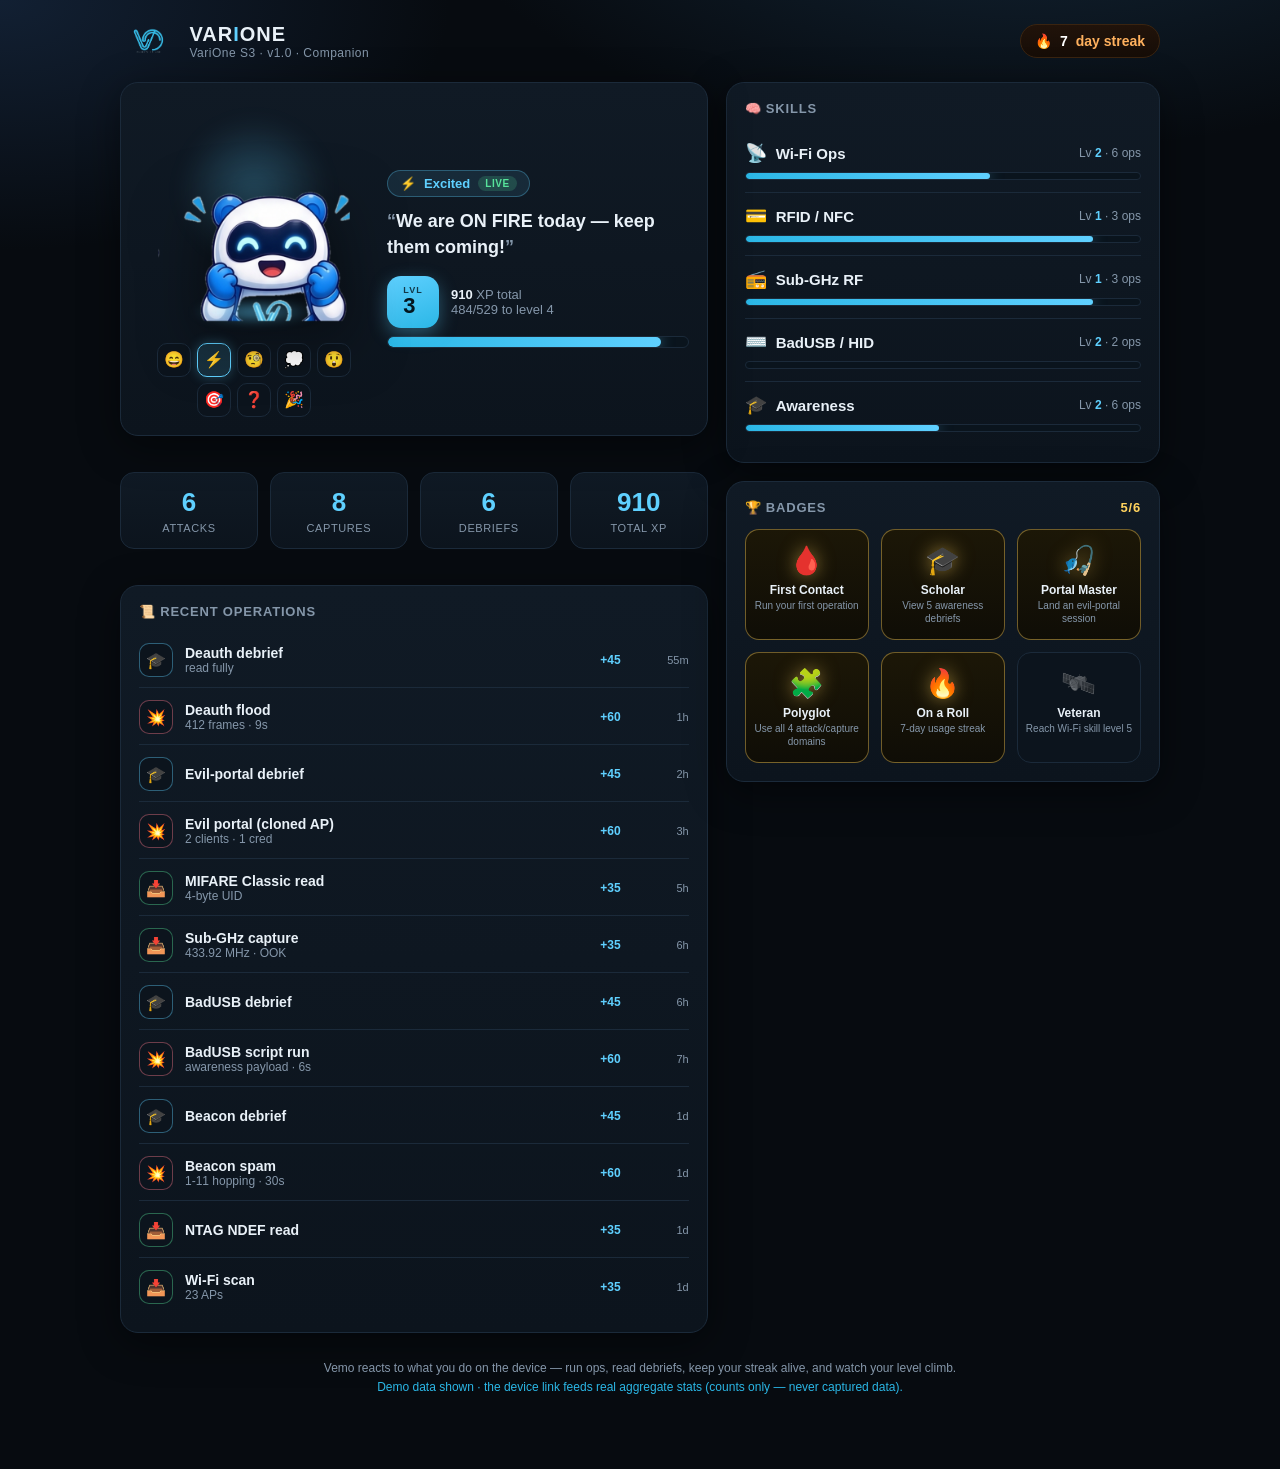
==== commit b206835d: "style(companion): brighter centered light platform under Vemo" ====
--- a/companion/index.html
+++ b/companion/index.html
@@ -1 +1 @@
-<!DOCTYPE html><!--LMSebyjWuKBM7r4Fl42x1--><html lang="en"><head><meta charSet="utf-8"/><meta name="viewport" content="width=device-width, initial-scale=1"/><link rel="preload" as="image" href="/companion/vemo/logo.png"/><link rel="preload" as="image" href="/companion/vemo/moods/excited.png"/><link rel="stylesheet" href="/companion/_next/static/css/15ba2e06d380ba18.css" data-precedence="next"/><link rel="preload" as="script" fetchPriority="low" href="/companion/_next/static/chunks/webpack-e1fc51a0417401c2.js"/><script src="/companion/_next/static/chunks/4bd1b696-c023c6e3521b1417.js" async=""></script><script src="/companion/_next/static/chunks/255-ff2aa54aff9f7291.js" async=""></script><script src="/companion/_next/static/chunks/main-app-71a87562c7416ae0.js" async=""></script><script src="/companion/_next/static/chunks/app/page-c64ee9a047c7ca3e.js" async=""></script><meta name="theme-color" content="#070b10"/><title>VariOne Companion · Vemo</title><meta name="description" content="Gamified companion for the VariOne awareness device — meet Vemo, level up, and track your operations."/><script src="/companion/_next/static/chunks/polyfills-42372ed130431b0a.js" noModule=""></script></head><body><div hidden=""><!--$--><!--/$--></div><main class="shell"><header class="topbar"><div class="brand"><img src="/companion/vemo/logo.png" alt="VariOne" width="92" height="38"/><div><div class="wm">VAR<i>I</i>ONE</div><div class="sub">VariOne S3<!-- --> · <!-- -->v1.0<!-- --> · Companion</div></div></div><div class="streak" title="Best streak: 7 days">🔥 <span class="n">7</span> day streak</div></header><div class="grid"><div class="stack"><div class="card hero"><div class="stage"><div class="vemo-col"><button class="vemo-wrap" title="Tap Vemo to change mood" aria-label="Vemo is Excited. Tap to change mood."><div class="vemo-glow"></div><img class="vemo-art pop" src="/companion/vemo/moods/excited.png" alt="Vemo — Excited" width="240" height="240"/></button><div class="moodgallery" role="tablist" aria-label="Vemo moods"><button class="mdot " title="Happy" aria-label="Happy" aria-selected="false" role="tab">😄</button><button class="mdot on" title="Excited" aria-label="Excited" aria-selected="true" role="tab">⚡</button><button class="mdot " title="Curious" aria-label="Curious" aria-selected="false" role="tab">🧐</button><button class="mdot " title="Thinking" aria-label="Thinking" aria-selected="false" role="tab">💭</button><button class="mdot " title="Surprised" aria-label="Surprised" aria-selected="false" role="tab">😲</button><button class="mdot " title="Focused" aria-label="Focused" aria-selected="false" role="tab">🎯</button><button class="mdot " title="Confused" aria-label="Confused" aria-selected="false" role="tab">❓</button><button class="mdot " title="Celebrating" aria-label="Celebrating" aria-selected="false" role="tab">🎉</button></div></div><div class="info"><span class="moodchip live"><span>⚡</span> <!-- -->Excited<em>live</em></span><p class="speech"><span class="q">“</span>We are ON FIRE today — keep them coming!<span class="q">”</span></p><div class="levelrow"><div class="levelbadge"><span><small>LVL</small><b>3</b></span></div><div class="levelmeta"><div><b>910</b> XP total</div><div>484<!-- -->/<!-- -->529<!-- --> to level <!-- -->4</div></div></div><div class="bar"><span style="width:91%"></span></div></div></div></div><div class="stats"><div class="stat"><div class="v">6</div><div class="l">Attacks</div></div><div class="stat"><div class="v">8</div><div class="l">Captures</div></div><div class="stat"><div class="v">6</div><div class="l">Debriefs</div></div><div class="stat"><div class="v">910</div><div class="l">Total XP</div></div></div><div class="card"><h2>📜 Recent operations</h2><div class="timeline"><div class="row"><div class="dot debrief">🎓</div><div class="meta"><div class="lab">Deauth debrief</div><div class="det">read fully</div></div><div class="xp">+<!-- -->45</div><div class="ago">55m</div></div><div class="row"><div class="dot attack">💥</div><div class="meta"><div class="lab">Deauth flood</div><div class="det">412 frames · 9s</div></div><div class="xp">+<!-- -->60</div><div class="ago">1h</div></div><div class="row"><div class="dot debrief">🎓</div><div class="meta"><div class="lab">Evil-portal debrief</div></div><div class="xp">+<!-- -->45</div><div class="ago">2h</div></div><div class="row"><div class="dot attack">💥</div><div class="meta"><div class="lab">Evil portal (cloned AP)</div><div class="det">2 clients · 1 cred</div></div><div class="xp">+<!-- -->60</div><div class="ago">3h</div></div><div class="row"><div class="dot capture">📥</div><div class="meta"><div class="lab">MIFARE Classic read</div><div class="det">4-byte UID</div></div><div class="xp">+<!-- -->35</div><div class="ago">5h</div></div><div class="row"><div class="dot capture">📥</div><div class="meta"><div class="lab">Sub-GHz capture</div><div class="det">433.92 MHz · OOK</div></div><div class="xp">+<!-- -->35</div><div class="ago">6h</div></div><div class="row"><div class="dot debrief">🎓</div><div class="meta"><div class="lab">BadUSB debrief</div></div><div class="xp">+<!-- -->45</div><div class="ago">6h</div></div><div class="row"><div class="dot attack">💥</div><div class="meta"><div class="lab">BadUSB script run</div><div class="det">awareness payload · 6s</div></div><div class="xp">+<!-- -->60</div><div class="ago">7h</div></div><div class="row"><div class="dot debrief">🎓</div><div class="meta"><div class="lab">Beacon debrief</div></div><div class="xp">+<!-- -->45</div><div class="ago">1d</div></div><div class="row"><div class="dot attack">💥</div><div class="meta"><div class="lab">Beacon spam</div><div class="det">1-11 hopping · 30s</div></div><div class="xp">+<!-- -->60</div><div class="ago">1d</div></div><div class="row"><div class="dot capture">📥</div><div class="meta"><div class="lab">NTAG NDEF read</div></div><div class="xp">+<!-- -->35</div><div class="ago">1d</div></div><div class="row"><div class="dot capture">📥</div><div class="meta"><div class="lab">Wi-Fi scan</div><div class="det">23 APs</div></div><div class="xp">+<!-- -->35</div><div class="ago">1d</div></div></div></div></div><div class="stack"><div class="card"><h2>🧠 Skills</h2><div class="skill"><div class="top"><span class="name"><span class="ic">📡</span>Wi-Fi Ops</span><span class="lv">Lv <b>2</b> · <!-- -->6<!-- --> ops</span></div><div class="bar"><span style="width:62%"></span></div></div><div class="skill"><div class="top"><span class="name"><span class="ic">💳</span>RFID / NFC</span><span class="lv">Lv <b>1</b> · <!-- -->3<!-- --> ops</span></div><div class="bar"><span style="width:88%"></span></div></div><div class="skill"><div class="top"><span class="name"><span class="ic">📻</span>Sub-GHz RF</span><span class="lv">Lv <b>1</b> · <!-- -->3<!-- --> ops</span></div><div class="bar"><span style="width:88%"></span></div></div><div class="skill"><div class="top"><span class="name"><span class="ic">⌨️</span>BadUSB / HID</span><span class="lv">Lv <b>2</b> · <!-- -->2<!-- --> ops</span></div><div class="bar"><span style="width:0%"></span></div></div><div class="skill"><div class="top"><span class="name"><span class="ic">🎓</span>Awareness</span><span class="lv">Lv <b>2</b> · <!-- -->6<!-- --> ops</span></div><div class="bar"><span style="width:49%"></span></div></div></div><div class="card"><h2>🏆 Badges <span style="margin-left:auto;color:var(--gold)">5<!-- -->/<!-- -->6</span></h2><div class="badges"><div class="badge on" title="Run your first operation"><div class="em">🩸</div><div class="bn">First Contact</div><div class="bd">Run your first operation</div></div><div class="badge on" title="View 5 awareness debriefs"><div class="em">🎓</div><div class="bn">Scholar</div><div class="bd">View 5 awareness debriefs</div></div><div class="badge on" title="Land an evil-portal session"><div class="em">🎣</div><div class="bn">Portal Master</div><div class="bd">Land an evil-portal session</div></div><div class="badge on" title="Use all 4 attack/capture domains"><div class="em">🧩</div><div class="bn">Polyglot</div><div class="bd">Use all 4 attack/capture domains</div></div><div class="badge on" title="7-day usage streak"><div class="em">🔥</div><div class="bn">On a Roll</div><div class="bd">7-day usage streak</div></div><div class="badge " title="Reach Wi-Fi skill level 5"><div class="em">🛰️</div><div class="bn">Veteran</div><div class="bd">Reach Wi-Fi skill level 5</div></div></div></div></div></div><p class="foot">Vemo reacts to what you do on the device — run ops, read debriefs, keep your streak alive, and watch your level climb.<br/><span class="seam">Demo data shown · the device link feeds real aggregate stats (counts only — never captured data).</span></p></main><!--$--><!--/$--><script src="/companion/_next/static/chunks/webpack-e1fc51a0417401c2.js" id="_R_" async=""></script><script>(self.__next_f=self.__next_f||[]).push([0])</script><script>self.__next_f.push([1,"1:\"$Sreact.fragment\"\n2:I[9766,[],\"\"]\n3:I[8924,[],\"\"]\n5:I[4431,[],\"OutletBoundary\"]\n7:I[5278,[],\"AsyncMetadataOutlet\"]\n9:I[4431,[],\"ViewportBoundary\"]\nb:I[4431,[],\"MetadataBoundary\"]\nc:\"$Sreact.suspense\"\ne:I[7150,[],\"\"]\n:HL[\"/companion/_next/static/css/15ba2e06d380ba18.css\",\"style\"]\n"])</script><script>self.__next_f.push([1,"0:{\"P\":null,\"b\":\"LMSebyjWuKBM7r4Fl42x1\",\"p\":\"/companion\",\"c\":[\"\",\"\"],\"i\":false,\"f\":[[[\"\",{\"children\":[\"__PAGE__\",{}]},\"$undefined\",\"$undefined\",true],[\"\",[\"$\",\"$1\",\"c\",{\"children\":[[[\"$\",\"link\",\"0\",{\"rel\":\"stylesheet\",\"href\":\"/companion/_next/static/css/15ba2e06d380ba18.css\",\"precedence\":\"next\",\"crossOrigin\":\"$undefined\",\"nonce\":\"$undefined\"}]],[\"$\",\"html\",null,{\"lang\":\"en\",\"children\":[\"$\",\"body\",null,{\"children\":[\"$\",\"$L2\",null,{\"parallelRouterKey\":\"children\",\"error\":\"$undefined\",\"errorStyles\":\"$undefined\",\"errorScripts\":\"$undefined\",\"template\":[\"$\",\"$L3\",null,{}],\"templateStyles\":\"$undefined\",\"templateScripts\":\"$undefined\",\"notFound\":[[[\"$\",\"title\",null,{\"children\":\"404: This page could not be found.\"}],[\"$\",\"div\",null,{\"style\":{\"fontFamily\":\"system-ui,\\\"Segoe UI\\\",Roboto,Helvetica,Arial,sans-serif,\\\"Apple Color Emoji\\\",\\\"Segoe UI Emoji\\\"\",\"height\":\"100vh\",\"textAlign\":\"center\",\"display\":\"flex\",\"flexDirection\":\"column\",\"alignItems\":\"center\",\"justifyContent\":\"center\"},\"children\":[\"$\",\"div\",null,{\"children\":[[\"$\",\"style\",null,{\"dangerouslySetInnerHTML\":{\"__html\":\"body{color:#000;background:#fff;margin:0}.next-error-h1{border-right:1px solid rgba(0,0,0,.3)}@media (prefers-color-scheme:dark){body{color:#fff;background:#000}.next-error-h1{border-right:1px solid rgba(255,255,255,.3)}}\"}}],[\"$\",\"h1\",null,{\"className\":\"next-error-h1\",\"style\":{\"display\":\"inline-block\",\"margin\":\"0 20px 0 0\",\"padding\":\"0 23px 0 0\",\"fontSize\":24,\"fontWeight\":500,\"verticalAlign\":\"top\",\"lineHeight\":\"49px\"},\"children\":404}],[\"$\",\"div\",null,{\"style\":{\"display\":\"inline-block\"},\"children\":[\"$\",\"h2\",null,{\"style\":{\"fontSize\":14,\"fontWeight\":400,\"lineHeight\":\"49px\",\"margin\":0},\"children\":\"This page could not be found.\"}]}]]}]}]],[]],\"forbidden\":\"$undefined\",\"unauthorized\":\"$undefined\"}]}]}]]}],{\"children\":[\"__PAGE__\",[\"$\",\"$1\",\"c\",{\"children\":[\"$L4\",null,[\"$\",\"$L5\",null,{\"children\":[\"$L6\",[\"$\",\"$L7\",null,{\"promise\":\"$@8\"}]]}]]}],{},null,false]},null,false],[\"$\",\"$1\",\"h\",{\"children\":[null,[[\"$\",\"$L9\",null,{\"children\":\"$La\"}],null],[\"$\",\"$Lb\",null,{\"children\":[\"$\",\"div\",null,{\"hidden\":true,\"children\":[\"$\",\"$c\",null,{\"fallback\":null,\"children\":\"$Ld\"}]}]}]]}],false]],\"m\":\"$undefined\",\"G\":[\"$e\",[]],\"s\":false,\"S\":true}\n"])</script><script>self.__next_f.push([1,"f:I[5302,[\"974\",\"static/chunks/app/page-c64ee9a047c7ca3e.js\"],\"default\"]\n"])</script><script>self.__next_f.push([1,"4:[\"$\",\"main\",null,{\"className\":\"shell\",\"children\":[[\"$\",\"header\",null,{\"className\":\"topbar\",\"children\":[[\"$\",\"div\",null,{\"className\":\"brand\",\"children\":[[\"$\",\"img\",null,{\"src\":\"/companion/vemo/logo.png\",\"alt\":\"VariOne\",\"width\":92,\"height\":38}],[\"$\",\"div\",null,{\"children\":[[\"$\",\"div\",null,{\"className\":\"wm\",\"children\":[\"VAR\",[\"$\",\"i\",null,{\"children\":\"I\"}],\"ONE\"]}],[\"$\",\"div\",null,{\"className\":\"sub\",\"children\":[\"VariOne S3\",\" · \",\"v1.0\",\" · Companion\"]}]]}]]}],[\"$\",\"div\",null,{\"className\":\"streak\",\"title\":\"Best streak: 7 days\",\"children\":[\"🔥 \",[\"$\",\"span\",null,{\"className\":\"n\",\"children\":7}],\" day streak\"]}]]}],[\"$\",\"div\",null,{\"className\":\"grid\",\"children\":[[\"$\",\"div\",null,{\"className\":\"stack\",\"children\":[[\"$\",\"$Lf\",null,{\"p\":{\"deviceName\":\"VariOne S3\",\"firmware\":\"v1.0\",\"totalXp\":910,\"level\":3,\"xpInLevel\":484,\"xpForLevel\":529,\"mood\":{\"mood\":\"excited\",\"art\":\"/vemo/moods/excited.png\",\"emoji\":\"⚡\",\"title\":\"Excited\",\"line\":\"We are ON FIRE today — keep them coming!\"},\"skills\":[{\"category\":\"wifi\",\"name\":\"Wi-Fi Ops\",\"icon\":\"📡\",\"level\":2,\"xp\":310,\"xpInLevel\":190,\"xpForLevel\":306,\"count\":6},{\"category\":\"rfid\",\"name\":\"RFID / NFC\",\"icon\":\"💳\",\"level\":1,\"xp\":105,\"xpInLevel\":105,\"xpForLevel\":120,\"count\":3},{\"category\":\"rf\",\"name\":\"Sub-GHz RF\",\"icon\":\"📻\",\"level\":1,\"xp\":105,\"xpInLevel\":105,\"xpForLevel\":120,\"count\":3},{\"category\":\"badusb\",\"name\":\"BadUSB / HID\",\"icon\":\"⌨️\",\"level\":2,\"xp\":120,\"xpInLevel\":0,\"xpForLevel\":306,\"count\":2},{\"category\":\"awareness\",\"name\":\"Awareness\",\"icon\":\"🎓\",\"level\":2,\"xp\":270,\"xpInLevel\":150,\"xpForLevel\":306,\"count\":6}],\"badges\":[{\"id\":\"first-blood\",\"name\":\"First Contact\",\"desc\":\"Run your first operation\",\"icon\":\"🩸\",\"earned\":true},{\"id\":\"scholar\",\"name\":\"Scholar\",\"desc\":\"View 5 awareness debriefs\",\"icon\":\"🎓\",\"earned\":true},{\"id\":\"portal-master\",\"name\":\"Portal Master\",\"desc\":\"Land an evil-portal session\",\"icon\":\"🎣\",\"earned\":true},{\"id\":\"polyglot\",\"name\":\"Polyglot\",\"desc\":\"Use all 4 attack/capture domains\",\"icon\":\"🧩\",\"earned\":true},{\"id\":\"streak-7\",\"name\":\"On a Roll\",\"desc\":\"7-day usage streak\",\"icon\":\"🔥\",\"earned\":true},{\"id\":\"veteran\",\"name\":\"Veteran\",\"desc\":\"Reach Wi-Fi skill level 5\",\"icon\":\"🛰️\",\"earned\":false}],\"streakDays\":7,\"bestStreak\":7,\"counts\":{\"attack\":6,\"capture\":8,\"debrief\":6,\"session\":0},\"recent\":[{\"id\":\"e1\",\"kind\":\"debrief\",\"category\":\"awareness\",\"label\":\"Deauth debrief\",\"ts\":1781784019281,\"detail\":\"read fully\"},{\"id\":\"e0\",\"kind\":\"attack\",\"category\":\"wifi\",\"label\":\"Deauth flood\",\"ts\":1781783719281,\"detail\":\"412 frames · 9s\"},{\"id\":\"e3\",\"kind\":\"debrief\",\"category\":\"awareness\",\"label\":\"Evil-portal debrief\",\"ts\":1781776759281,\"detail\":\"$undefined\"},{\"id\":\"e2\",\"kind\":\"attack\",\"category\":\"wifi\",\"label\":\"Evil portal (cloned AP)\",\"ts\":1781776519281,\"detail\":\"2 clients · 1 cred\"},{\"id\":\"e4\",\"kind\":\"capture\",\"category\":\"rfid\",\"label\":\"MIFARE Classic read\",\"ts\":1781769319281,\"detail\":\"4-byte UID\"},{\"id\":\"e5\",\"kind\":\"capture\",\"category\":\"rf\",\"label\":\"Sub-GHz capture\",\"ts\":1781765719281,\"detail\":\"433.92 MHz · OOK\"},{\"id\":\"e7\",\"kind\":\"debrief\",\"category\":\"awareness\",\"label\":\"BadUSB debrief\",\"ts\":1781762299281,\"detail\":\"$undefined\"},{\"id\":\"e6\",\"kind\":\"attack\",\"category\":\"badusb\",\"label\":\"BadUSB script run\",\"ts\":1781762119281,\"detail\":\"awareness payload · 6s\"},{\"id\":\"e11\",\"kind\":\"debrief\",\"category\":\"awareness\",\"label\":\"Beacon debrief\",\"ts\":1781693779281,\"detail\":\"$undefined\"},{\"id\":\"e8\",\"kind\":\"attack\",\"category\":\"wifi\",\"label\":\"Beacon spam\",\"ts\":1781693719281,\"detail\":\"1-11 hopping · 30s\"},{\"id\":\"e9\",\"kind\":\"capture\",\"category\":\"rfid\",\"label\":\"NTAG NDEF read\",\"ts\":1781686519281,\"detail\":\"$undefined\"},{\"id\":\"e10\",\"kind\":\"capture\",\"category\":\"wifi\",\"label\":\"Wi-Fi scan\",\"ts\":1781682919281,\"detail\":\"23 APs\"}]}}],[\"$\",\"div\",null,{\"className\":\"stats\",\"children\":[[\"$\",\"div\",null,{\"className\":\"stat\",\"children\":[[\"$\",\"div\",null,{\"className\":\"v\",\"children\":6}],[\"$\",\"div\",null,{\"className\":\"l\",\"children\":\"Attacks\"}]]}],[\"$\",\"div\",null,{\"className\":\"stat\",\"children\":[[\"$\",\"div\",null,{\"className\":\"v\",\"children\":8}],[\"$\",\"div\",null,{\"className\":\"l\",\"children\":\"Captures\"}]]}],[\"$\",\"div\",null,{\"className\":\"stat\",\"children\":[[\"$\",\"div\",null,{\"className\":\"v\",\"children\":6}],[\"$\",\"div\",null,{\"className\":\"l\",\"children\":\"Debriefs\"}]]}],[\"$\",\"div\",null,{\"className\":\"stat\",\"children\":[[\"$\",\"div\",null,{\"className\":\"v\",\"children\":\"910\"}],[\"$\",\"div\",null,{\"className\":\"l\",\"children\":\"Total XP\"}]]}]]}],[\"$\",\"div\",null,{\"className\":\"card\",\"children\":[[\"$\",\"h2\",null,{\"children\":\"📜 Recent operations\"}],[\"$\",\"div\",null,{\"className\":\"timeline\",\"children\":[[\"$\",\"div\",\"e1\",{\"className\":\"row\",\"children\":[[\"$\",\"div\",null,{\"className\":\"dot debrief\",\"children\":\"🎓\"}],[\"$\",\"div\",null,{\"className\":\"meta\",\"children\":[[\"$\",\"div\",null,{\"className\":\"lab\",\"children\":\"Deauth debrief\"}],[\"$\",\"div\",null,{\"className\":\"det\",\"children\":\"read fully\"}]]}],[\"$\",\"div\",null,{\"className\":\"xp\",\"children\":[\"+\",45]}],[\"$\",\"div\",null,{\"className\":\"ago\",\"children\":\"55m\"}]]}],[\"$\",\"div\",\"e0\",{\"className\":\"row\",\"children\":[[\"$\",\"div\",null,{\"className\":\"dot attack\",\"children\":\"💥\"}],[\"$\",\"div\",null,{\"className\":\"meta\",\"children\":[[\"$\",\"div\",null,{\"className\":\"lab\",\"children\":\"Deauth flood\"}],[\"$\",\"div\",null,{\"className\":\"det\",\"children\":\"412 frames · 9s\"}]]}],[\"$\",\"div\",null,{\"className\":\"xp\",\"children\":[\"+\",60]}],[\"$\",\"div\",null,{\"className\":\"ago\",\"children\":\"1h\"}]]}],[\"$\",\"div\",\"e3\",{\"className\":\"row\",\"children\":[\"$L10\",\"$L11\",\"$L12\",\"$L13\"]}],\"$L14\",\"$L15\",\"$L16\",\"$L17\",\"$L18\",\"$L19\",\"$L1a\",\"$L1b\",\"$L1c\"]}]]}]]}],\"$L1d\"]}],\"$L1e\"]}]\n"])</script><script>self.__next_f.push([1,"10:[\"$\",\"div\",null,{\"className\":\"dot debrief\",\"children\":\"🎓\"}]\n11:[\"$\",\"div\",null,{\"className\":\"meta\",\"children\":[[\"$\",\"div\",null,{\"className\":\"lab\",\"children\":\"Evil-portal debrief\"}],\"$undefined\"]}]\n12:[\"$\",\"div\",null,{\"className\":\"xp\",\"children\":[\"+\",45]}]\n13:[\"$\",\"div\",null,{\"className\":\"ago\",\"children\":\"2h\"}]\n14:[\"$\",\"div\",\"e2\",{\"className\":\"row\",\"children\":[[\"$\",\"div\",null,{\"className\":\"dot attack\",\"children\":\"💥\"}],[\"$\",\"div\",null,{\"className\":\"meta\",\"children\":[[\"$\",\"div\",null,{\"className\":\"lab\",\"children\":\"Evil portal (cloned AP)\"}],[\"$\",\"div\",null,{\"className\":\"det\",\"children\":\"2 clients · 1 cred\"}]]}],[\"$\",\"div\",null,{\"className\":\"xp\",\"children\":[\"+\",60]}],[\"$\",\"div\",null,{\"className\":\"ago\",\"children\":\"3h\"}]]}]\n15:[\"$\",\"div\",\"e4\",{\"className\":\"row\",\"children\":[[\"$\",\"div\",null,{\"className\":\"dot capture\",\"children\":\"📥\"}],[\"$\",\"div\",null,{\"className\":\"meta\",\"children\":[[\"$\",\"div\",null,{\"className\":\"lab\",\"children\":\"MIFARE Classic read\"}],[\"$\",\"div\",null,{\"className\":\"det\",\"children\":\"4-byte UID\"}]]}],[\"$\",\"div\",null,{\"className\":\"xp\",\"children\":[\"+\",35]}],[\"$\",\"div\",null,{\"className\":\"ago\",\"children\":\"5h\"}]]}]\n16:[\"$\",\"div\",\"e5\",{\"className\":\"row\",\"children\":[[\"$\",\"div\",null,{\"className\":\"dot capture\",\"children\":\"📥\"}],[\"$\",\"div\",null,{\"className\":\"meta\",\"children\":[[\"$\",\"div\",null,{\"className\":\"lab\",\"children\":\"Sub-GHz capture\"}],[\"$\",\"div\",null,{\"className\":\"det\",\"children\":\"433.92 MHz · OOK\"}]]}],[\"$\",\"div\",null,{\"className\":\"xp\",\"children\":[\"+\",35]}],[\"$\",\"div\",null,{\"className\":\"ago\",\"children\":\"6h\"}]]}]\n17:[\"$\",\"div\",\"e7\",{\"className\":\"row\",\"children\":[[\"$\",\"div\",null,{\"className\":\"dot debrief\",\"children\":\"🎓\"}],[\"$\",\"div\",null,{\"className\":\"meta\",\"children\":[[\"$\",\"div\",null,{\"className\":\"lab\",\"children\":\"BadUSB debrief\"}],\"$undefined\"]}],[\"$\",\"div\",null,{\"className\":\"xp\",\"children\":[\"+\",45]}],[\"$\",\"div\",null,{\"className\":\"ago\",\"children\":\"6h\"}]]}]\n18:[\"$\",\"div\",\"e6\",{\"className\":\"row\",\"children\":[[\"$\",\"div\",null,{\"className\":\"dot attack\",\"children\":\"💥\"}],[\"$\",\"div\",null,{\"className\""])</script><script>self.__next_f.push([1,":\"meta\",\"children\":[[\"$\",\"div\",null,{\"className\":\"lab\",\"children\":\"BadUSB script run\"}],[\"$\",\"div\",null,{\"className\":\"det\",\"children\":\"awareness payload · 6s\"}]]}],[\"$\",\"div\",null,{\"className\":\"xp\",\"children\":[\"+\",60]}],[\"$\",\"div\",null,{\"className\":\"ago\",\"children\":\"7h\"}]]}]\n19:[\"$\",\"div\",\"e11\",{\"className\":\"row\",\"children\":[[\"$\",\"div\",null,{\"className\":\"dot debrief\",\"children\":\"🎓\"}],[\"$\",\"div\",null,{\"className\":\"meta\",\"children\":[[\"$\",\"div\",null,{\"className\":\"lab\",\"children\":\"Beacon debrief\"}],\"$undefined\"]}],[\"$\",\"div\",null,{\"className\":\"xp\",\"children\":[\"+\",45]}],[\"$\",\"div\",null,{\"className\":\"ago\",\"children\":\"1d\"}]]}]\n1a:[\"$\",\"div\",\"e8\",{\"className\":\"row\",\"children\":[[\"$\",\"div\",null,{\"className\":\"dot attack\",\"children\":\"💥\"}],[\"$\",\"div\",null,{\"className\":\"meta\",\"children\":[[\"$\",\"div\",null,{\"className\":\"lab\",\"children\":\"Beacon spam\"}],[\"$\",\"div\",null,{\"className\":\"det\",\"children\":\"1-11 hopping · 30s\"}]]}],[\"$\",\"div\",null,{\"className\":\"xp\",\"children\":[\"+\",60]}],[\"$\",\"div\",null,{\"className\":\"ago\",\"children\":\"1d\"}]]}]\n1b:[\"$\",\"div\",\"e9\",{\"className\":\"row\",\"children\":[[\"$\",\"div\",null,{\"className\":\"dot capture\",\"children\":\"📥\"}],[\"$\",\"div\",null,{\"className\":\"meta\",\"children\":[[\"$\",\"div\",null,{\"className\":\"lab\",\"children\":\"NTAG NDEF read\"}],\"$undefined\"]}],[\"$\",\"div\",null,{\"className\":\"xp\",\"children\":[\"+\",35]}],[\"$\",\"div\",null,{\"className\":\"ago\",\"children\":\"1d\"}]]}]\n1c:[\"$\",\"div\",\"e10\",{\"className\":\"row\",\"children\":[[\"$\",\"div\",null,{\"className\":\"dot capture\",\"children\":\"📥\"}],[\"$\",\"div\",null,{\"className\":\"meta\",\"children\":[[\"$\",\"div\",null,{\"className\":\"lab\",\"children\":\"Wi-Fi scan\"}],[\"$\",\"div\",null,{\"className\":\"det\",\"children\":\"23 APs\"}]]}],[\"$\",\"div\",null,{\"className\":\"xp\",\"children\":[\"+\",35]}],[\"$\",\"div\",null,{\"className\":\"ago\",\"children\":\"1d\"}]]}]\n"])</script><script>self.__next_f.push([1,"1d:[\"$\",\"div\",null,{\"className\":\"stack\",\"children\":[[\"$\",\"div\",null,{\"className\":\"card\",\"children\":[[\"$\",\"h2\",null,{\"children\":\"🧠 Skills\"}],[[\"$\",\"div\",\"wifi\",{\"className\":\"skill\",\"children\":[[\"$\",\"div\",null,{\"className\":\"top\",\"children\":[[\"$\",\"span\",null,{\"className\":\"name\",\"children\":[[\"$\",\"span\",null,{\"className\":\"ic\",\"children\":\"📡\"}],\"Wi-Fi Ops\"]}],[\"$\",\"span\",null,{\"className\":\"lv\",\"children\":[\"Lv \",[\"$\",\"b\",null,{\"children\":2}],\" · \",6,\" ops\"]}]]}],[\"$\",\"div\",null,{\"className\":\"bar\",\"children\":[\"$\",\"span\",null,{\"style\":{\"width\":\"62%\"}}]}]]}],[\"$\",\"div\",\"rfid\",{\"className\":\"skill\",\"children\":[[\"$\",\"div\",null,{\"className\":\"top\",\"children\":[[\"$\",\"span\",null,{\"className\":\"name\",\"children\":[[\"$\",\"span\",null,{\"className\":\"ic\",\"children\":\"💳\"}],\"RFID / NFC\"]}],[\"$\",\"span\",null,{\"className\":\"lv\",\"children\":[\"Lv \",[\"$\",\"b\",null,{\"children\":1}],\" · \",3,\" ops\"]}]]}],[\"$\",\"div\",null,{\"className\":\"bar\",\"children\":[\"$\",\"span\",null,{\"style\":{\"width\":\"88%\"}}]}]]}],[\"$\",\"div\",\"rf\",{\"className\":\"skill\",\"children\":[[\"$\",\"div\",null,{\"className\":\"top\",\"children\":[[\"$\",\"span\",null,{\"className\":\"name\",\"children\":[[\"$\",\"span\",null,{\"className\":\"ic\",\"children\":\"📻\"}],\"Sub-GHz RF\"]}],[\"$\",\"span\",null,{\"className\":\"lv\",\"children\":[\"Lv \",[\"$\",\"b\",null,{\"children\":1}],\" · \",3,\" ops\"]}]]}],[\"$\",\"div\",null,{\"className\":\"bar\",\"children\":[\"$\",\"span\",null,{\"style\":{\"width\":\"88%\"}}]}]]}],[\"$\",\"div\",\"badusb\",{\"className\":\"skill\",\"children\":[[\"$\",\"div\",null,{\"className\":\"top\",\"children\":[[\"$\",\"span\",null,{\"className\":\"name\",\"children\":[[\"$\",\"span\",null,{\"className\":\"ic\",\"children\":\"⌨️\"}],\"BadUSB / HID\"]}],[\"$\",\"span\",null,{\"className\":\"lv\",\"children\":[\"Lv \",[\"$\",\"b\",null,{\"children\":2}],\" · \",2,\" ops\"]}]]}],[\"$\",\"div\",null,{\"className\":\"bar\",\"children\":[\"$\",\"span\",null,{\"style\":{\"width\":\"0%\"}}]}]]}],[\"$\",\"div\",\"awareness\",{\"className\":\"skill\",\"children\":[[\"$\",\"div\",null,{\"className\":\"top\",\"children\":[[\"$\",\"span\",null,{\"className\":\"name\",\"children\":[[\"$\",\"span\",null,{\"className\":\"ic\",\"children\":\"🎓\"}],\"Awareness\"]}],[\"$\",\"span\",null,{\"className\":\"lv\",\"children\":[\"Lv \",[\"$\",\"b\",null,{\"children\":2}],\" · \",6,\" ops\"]}]]}],[\"$\",\"div\",null,{\"className\":\"bar\",\"children\":[\"$\",\"span\",null,{\"style\":{\"width\":\"49%\"}}]}]]}]]]}],[\"$\",\"div\",null,{\"className\":\"card\",\"children\":[[\"$\",\"h2\",null,{\"children\":[\"🏆 Badges \",[\"$\",\"span\",null,{\"style\":{\"marginLeft\":\"auto\",\"color\":\"var(--gold)\"},\"children\":[5,\"/\",6]}]]}],[\"$\",\"div\",null,{\"className\":\"badges\",\"children\":[[\"$\",\"div\",\"first-blood\",{\"className\":\"badge on\",\"title\":\"Run your first operation\",\"children\":[[\"$\",\"div\",null,{\"className\":\"em\",\"children\":\"🩸\"}],[\"$\",\"div\",null,{\"className\":\"bn\",\"children\":\"First Contact\"}],[\"$\",\"div\",null,{\"className\":\"bd\",\"children\":\"Run your first operation\"}]]}],[\"$\",\"div\",\"scholar\",{\"className\":\"badge on\",\"title\":\"View 5 awareness debriefs\",\"children\":[[\"$\",\"div\",null,{\"className\":\"em\",\"children\":\"🎓\"}],[\"$\",\"div\",null,{\"className\":\"bn\",\"children\":\"Scholar\"}],[\"$\",\"div\",null,{\"className\":\"bd\",\"children\":\"View 5 awareness debriefs\"}]]}],[\"$\",\"div\",\"portal-master\",{\"className\":\"badge on\",\"title\":\"Land an evil-portal session\",\"children\":[[\"$\",\"div\",null,{\"className\":\"em\",\"children\":\"🎣\"}],[\"$\",\"div\",null,{\"className\":\"bn\",\"children\":\"Portal Master\"}],[\"$\",\"div\",null,{\"className\":\"bd\",\"children\":\"Land an evil-portal session\"}]]}],[\"$\",\"div\",\"polyglot\",{\"className\":\"badge on\",\"title\":\"Use all 4 attack/capture domains\",\"children\":[[\"$\",\"div\",null,{\"className\":\"em\",\"children\":\"🧩\"}],[\"$\",\"div\",null,{\"className\":\"bn\",\"children\":\"Polyglot\"}],[\"$\",\"div\",null,{\"className\":\"bd\",\"children\":\"Use all 4 attack/capture domains\"}]]}],[\"$\",\"div\",\"streak-7\",{\"className\":\"badge on\",\"title\":\"7-day usage streak\",\"children\":[[\"$\",\"div\",null,{\"className\":\"em\",\"children\":\"🔥\"}],[\"$\",\"div\",null,{\"className\":\"bn\",\"children\":\"On a Roll\"}],[\"$\",\"div\",null,{\"className\":\"bd\",\"children\":\"7-day usage streak\"}]]}],[\"$\",\"div\",\"veteran\",{\"className\":\"badge \",\"title\":\"Reach Wi-Fi skill level 5\",\"children\":[[\"$\",\"div\",null,{\"className\":\"em\",\"children\":\"🛰️\"}],[\"$\",\"div\",null,{\"className\":\"bn\",\"children\":\"Veteran\"}],[\"$\",\"div\",null,{\"className\":\"bd\",\"children\":\"Reach Wi-Fi skill level 5\"}]]}]]}]]}]]}]\n"])</script><script>self.__next_f.push([1,"1e:[\"$\",\"p\",null,{\"className\":\"foot\",\"children\":[\"Vemo reacts to what you do on the device — run ops, read debriefs, keep your streak alive, and watch your level climb.\",[\"$\",\"br\",null,{}],[\"$\",\"span\",null,{\"className\":\"seam\",\"children\":\"Demo data shown · the device link feeds real aggregate stats (counts only — never captured data).\"}]]}]\n"])</script><script>self.__next_f.push([1,"a:[[\"$\",\"meta\",\"0\",{\"charSet\":\"utf-8\"}],[\"$\",\"meta\",\"1\",{\"name\":\"viewport\",\"content\":\"width=device-width, initial-scale=1\"}],[\"$\",\"meta\",\"2\",{\"name\":\"theme-color\",\"content\":\"#070b10\"}]]\n6:null\n"])</script><script>self.__next_f.push([1,"8:{\"metadata\":[[\"$\",\"title\",\"0\",{\"children\":\"VariOne Companion · Vemo\"}],[\"$\",\"meta\",\"1\",{\"name\":\"description\",\"content\":\"Gamified companion for the VariOne awareness device — meet Vemo, level up, and track your operations.\"}]],\"error\":null,\"digest\":\"$undefined\"}\n"])</script><script>self.__next_f.push([1,"d:\"$8:metadata\"\n"])</script></body></html>+<!DOCTYPE html><!--A4pqyHwNe4Z6U2TeknoHu--><html lang="en"><head><meta charSet="utf-8"/><meta name="viewport" content="width=device-width, initial-scale=1"/><link rel="preload" as="image" href="/companion/vemo/logo.png"/><link rel="preload" as="image" href="/companion/vemo/moods/excited.png"/><link rel="stylesheet" href="/companion/_next/static/css/559a97f2cf360df7.css" data-precedence="next"/><link rel="preload" as="script" fetchPriority="low" href="/companion/_next/static/chunks/webpack-e1fc51a0417401c2.js"/><script src="/companion/_next/static/chunks/4bd1b696-c023c6e3521b1417.js" async=""></script><script src="/companion/_next/static/chunks/255-ff2aa54aff9f7291.js" async=""></script><script src="/companion/_next/static/chunks/main-app-71a87562c7416ae0.js" async=""></script><script src="/companion/_next/static/chunks/app/page-c64ee9a047c7ca3e.js" async=""></script><meta name="theme-color" content="#070b10"/><title>VariOne Companion · Vemo</title><meta name="description" content="Gamified companion for the VariOne awareness device — meet Vemo, level up, and track your operations."/><script src="/companion/_next/static/chunks/polyfills-42372ed130431b0a.js" noModule=""></script></head><body><div hidden=""><!--$--><!--/$--></div><main class="shell"><header class="topbar"><div class="brand"><img src="/companion/vemo/logo.png" alt="VariOne" width="92" height="38"/><div><div class="wm">VAR<i>I</i>ONE</div><div class="sub">VariOne S3<!-- --> · <!-- -->v1.0<!-- --> · Companion</div></div></div><div class="streak" title="Best streak: 7 days">🔥 <span class="n">7</span> day streak</div></header><div class="grid"><div class="stack"><div class="card hero"><div class="stage"><div class="vemo-col"><button class="vemo-wrap" title="Tap Vemo to change mood" aria-label="Vemo is Excited. Tap to change mood."><div class="vemo-glow"></div><img class="vemo-art pop" src="/companion/vemo/moods/excited.png" alt="Vemo — Excited" width="240" height="240"/></button><div class="moodgallery" role="tablist" aria-label="Vemo moods"><button class="mdot " title="Happy" aria-label="Happy" aria-selected="false" role="tab">😄</button><button class="mdot on" title="Excited" aria-label="Excited" aria-selected="true" role="tab">⚡</button><button class="mdot " title="Curious" aria-label="Curious" aria-selected="false" role="tab">🧐</button><button class="mdot " title="Thinking" aria-label="Thinking" aria-selected="false" role="tab">💭</button><button class="mdot " title="Surprised" aria-label="Surprised" aria-selected="false" role="tab">😲</button><button class="mdot " title="Focused" aria-label="Focused" aria-selected="false" role="tab">🎯</button><button class="mdot " title="Confused" aria-label="Confused" aria-selected="false" role="tab">❓</button><button class="mdot " title="Celebrating" aria-label="Celebrating" aria-selected="false" role="tab">🎉</button></div></div><div class="info"><span class="moodchip live"><span>⚡</span> <!-- -->Excited<em>live</em></span><p class="speech"><span class="q">“</span>We are ON FIRE today — keep them coming!<span class="q">”</span></p><div class="levelrow"><div class="levelbadge"><span><small>LVL</small><b>3</b></span></div><div class="levelmeta"><div><b>910</b> XP total</div><div>484<!-- -->/<!-- -->529<!-- --> to level <!-- -->4</div></div></div><div class="bar"><span style="width:91%"></span></div></div></div></div><div class="stats"><div class="stat"><div class="v">6</div><div class="l">Attacks</div></div><div class="stat"><div class="v">8</div><div class="l">Captures</div></div><div class="stat"><div class="v">6</div><div class="l">Debriefs</div></div><div class="stat"><div class="v">910</div><div class="l">Total XP</div></div></div><div class="card"><h2>📜 Recent operations</h2><div class="timeline"><div class="row"><div class="dot debrief">🎓</div><div class="meta"><div class="lab">Deauth debrief</div><div class="det">read fully</div></div><div class="xp">+<!-- -->45</div><div class="ago">55m</div></div><div class="row"><div class="dot attack">💥</div><div class="meta"><div class="lab">Deauth flood</div><div class="det">412 frames · 9s</div></div><div class="xp">+<!-- -->60</div><div class="ago">1h</div></div><div class="row"><div class="dot debrief">🎓</div><div class="meta"><div class="lab">Evil-portal debrief</div></div><div class="xp">+<!-- -->45</div><div class="ago">2h</div></div><div class="row"><div class="dot attack">💥</div><div class="meta"><div class="lab">Evil portal (cloned AP)</div><div class="det">2 clients · 1 cred</div></div><div class="xp">+<!-- -->60</div><div class="ago">3h</div></div><div class="row"><div class="dot capture">📥</div><div class="meta"><div class="lab">MIFARE Classic read</div><div class="det">4-byte UID</div></div><div class="xp">+<!-- -->35</div><div class="ago">5h</div></div><div class="row"><div class="dot capture">📥</div><div class="meta"><div class="lab">Sub-GHz capture</div><div class="det">433.92 MHz · OOK</div></div><div class="xp">+<!-- -->35</div><div class="ago">6h</div></div><div class="row"><div class="dot debrief">🎓</div><div class="meta"><div class="lab">BadUSB debrief</div></div><div class="xp">+<!-- -->45</div><div class="ago">6h</div></div><div class="row"><div class="dot attack">💥</div><div class="meta"><div class="lab">BadUSB script run</div><div class="det">awareness payload · 6s</div></div><div class="xp">+<!-- -->60</div><div class="ago">7h</div></div><div class="row"><div class="dot debrief">🎓</div><div class="meta"><div class="lab">Beacon debrief</div></div><div class="xp">+<!-- -->45</div><div class="ago">1d</div></div><div class="row"><div class="dot attack">💥</div><div class="meta"><div class="lab">Beacon spam</div><div class="det">1-11 hopping · 30s</div></div><div class="xp">+<!-- -->60</div><div class="ago">1d</div></div><div class="row"><div class="dot capture">📥</div><div class="meta"><div class="lab">NTAG NDEF read</div></div><div class="xp">+<!-- -->35</div><div class="ago">1d</div></div><div class="row"><div class="dot capture">📥</div><div class="meta"><div class="lab">Wi-Fi scan</div><div class="det">23 APs</div></div><div class="xp">+<!-- -->35</div><div class="ago">1d</div></div></div></div></div><div class="stack"><div class="card"><h2>🧠 Skills</h2><div class="skill"><div class="top"><span class="name"><span class="ic">📡</span>Wi-Fi Ops</span><span class="lv">Lv <b>2</b> · <!-- -->6<!-- --> ops</span></div><div class="bar"><span style="width:62%"></span></div></div><div class="skill"><div class="top"><span class="name"><span class="ic">💳</span>RFID / NFC</span><span class="lv">Lv <b>1</b> · <!-- -->3<!-- --> ops</span></div><div class="bar"><span style="width:88%"></span></div></div><div class="skill"><div class="top"><span class="name"><span class="ic">📻</span>Sub-GHz RF</span><span class="lv">Lv <b>1</b> · <!-- -->3<!-- --> ops</span></div><div class="bar"><span style="width:88%"></span></div></div><div class="skill"><div class="top"><span class="name"><span class="ic">⌨️</span>BadUSB / HID</span><span class="lv">Lv <b>2</b> · <!-- -->2<!-- --> ops</span></div><div class="bar"><span style="width:0%"></span></div></div><div class="skill"><div class="top"><span class="name"><span class="ic">🎓</span>Awareness</span><span class="lv">Lv <b>2</b> · <!-- -->6<!-- --> ops</span></div><div class="bar"><span style="width:49%"></span></div></div></div><div class="card"><h2>🏆 Badges <span style="margin-left:auto;color:var(--gold)">5<!-- -->/<!-- -->6</span></h2><div class="badges"><div class="badge on" title="Run your first operation"><div class="em">🩸</div><div class="bn">First Contact</div><div class="bd">Run your first operation</div></div><div class="badge on" title="View 5 awareness debriefs"><div class="em">🎓</div><div class="bn">Scholar</div><div class="bd">View 5 awareness debriefs</div></div><div class="badge on" title="Land an evil-portal session"><div class="em">🎣</div><div class="bn">Portal Master</div><div class="bd">Land an evil-portal session</div></div><div class="badge on" title="Use all 4 attack/capture domains"><div class="em">🧩</div><div class="bn">Polyglot</div><div class="bd">Use all 4 attack/capture domains</div></div><div class="badge on" title="7-day usage streak"><div class="em">🔥</div><div class="bn">On a Roll</div><div class="bd">7-day usage streak</div></div><div class="badge " title="Reach Wi-Fi skill level 5"><div class="em">🛰️</div><div class="bn">Veteran</div><div class="bd">Reach Wi-Fi skill level 5</div></div></div></div></div></div><p class="foot">Vemo reacts to what you do on the device — run ops, read debriefs, keep your streak alive, and watch your level climb.<br/><span class="seam">Demo data shown · the device link feeds real aggregate stats (counts only — never captured data).</span></p></main><!--$--><!--/$--><script src="/companion/_next/static/chunks/webpack-e1fc51a0417401c2.js" id="_R_" async=""></script><script>(self.__next_f=self.__next_f||[]).push([0])</script><script>self.__next_f.push([1,"1:\"$Sreact.fragment\"\n2:I[9766,[],\"\"]\n3:I[8924,[],\"\"]\n5:I[4431,[],\"OutletBoundary\"]\n7:I[5278,[],\"AsyncMetadataOutlet\"]\n9:I[4431,[],\"ViewportBoundary\"]\nb:I[4431,[],\"MetadataBoundary\"]\nc:\"$Sreact.suspense\"\ne:I[7150,[],\"\"]\n:HL[\"/companion/_next/static/css/559a97f2cf360df7.css\",\"style\"]\n"])</script><script>self.__next_f.push([1,"0:{\"P\":null,\"b\":\"A4pqyHwNe4Z6U2TeknoHu\",\"p\":\"/companion\",\"c\":[\"\",\"\"],\"i\":false,\"f\":[[[\"\",{\"children\":[\"__PAGE__\",{}]},\"$undefined\",\"$undefined\",true],[\"\",[\"$\",\"$1\",\"c\",{\"children\":[[[\"$\",\"link\",\"0\",{\"rel\":\"stylesheet\",\"href\":\"/companion/_next/static/css/559a97f2cf360df7.css\",\"precedence\":\"next\",\"crossOrigin\":\"$undefined\",\"nonce\":\"$undefined\"}]],[\"$\",\"html\",null,{\"lang\":\"en\",\"children\":[\"$\",\"body\",null,{\"children\":[\"$\",\"$L2\",null,{\"parallelRouterKey\":\"children\",\"error\":\"$undefined\",\"errorStyles\":\"$undefined\",\"errorScripts\":\"$undefined\",\"template\":[\"$\",\"$L3\",null,{}],\"templateStyles\":\"$undefined\",\"templateScripts\":\"$undefined\",\"notFound\":[[[\"$\",\"title\",null,{\"children\":\"404: This page could not be found.\"}],[\"$\",\"div\",null,{\"style\":{\"fontFamily\":\"system-ui,\\\"Segoe UI\\\",Roboto,Helvetica,Arial,sans-serif,\\\"Apple Color Emoji\\\",\\\"Segoe UI Emoji\\\"\",\"height\":\"100vh\",\"textAlign\":\"center\",\"display\":\"flex\",\"flexDirection\":\"column\",\"alignItems\":\"center\",\"justifyContent\":\"center\"},\"children\":[\"$\",\"div\",null,{\"children\":[[\"$\",\"style\",null,{\"dangerouslySetInnerHTML\":{\"__html\":\"body{color:#000;background:#fff;margin:0}.next-error-h1{border-right:1px solid rgba(0,0,0,.3)}@media (prefers-color-scheme:dark){body{color:#fff;background:#000}.next-error-h1{border-right:1px solid rgba(255,255,255,.3)}}\"}}],[\"$\",\"h1\",null,{\"className\":\"next-error-h1\",\"style\":{\"display\":\"inline-block\",\"margin\":\"0 20px 0 0\",\"padding\":\"0 23px 0 0\",\"fontSize\":24,\"fontWeight\":500,\"verticalAlign\":\"top\",\"lineHeight\":\"49px\"},\"children\":404}],[\"$\",\"div\",null,{\"style\":{\"display\":\"inline-block\"},\"children\":[\"$\",\"h2\",null,{\"style\":{\"fontSize\":14,\"fontWeight\":400,\"lineHeight\":\"49px\",\"margin\":0},\"children\":\"This page could not be found.\"}]}]]}]}]],[]],\"forbidden\":\"$undefined\",\"unauthorized\":\"$undefined\"}]}]}]]}],{\"children\":[\"__PAGE__\",[\"$\",\"$1\",\"c\",{\"children\":[\"$L4\",null,[\"$\",\"$L5\",null,{\"children\":[\"$L6\",[\"$\",\"$L7\",null,{\"promise\":\"$@8\"}]]}]]}],{},null,false]},null,false],[\"$\",\"$1\",\"h\",{\"children\":[null,[[\"$\",\"$L9\",null,{\"children\":\"$La\"}],null],[\"$\",\"$Lb\",null,{\"children\":[\"$\",\"div\",null,{\"hidden\":true,\"children\":[\"$\",\"$c\",null,{\"fallback\":null,\"children\":\"$Ld\"}]}]}]]}],false]],\"m\":\"$undefined\",\"G\":[\"$e\",[]],\"s\":false,\"S\":true}\n"])</script><script>self.__next_f.push([1,"f:I[5302,[\"974\",\"static/chunks/app/page-c64ee9a047c7ca3e.js\"],\"default\"]\n"])</script><script>self.__next_f.push([1,"4:[\"$\",\"main\",null,{\"className\":\"shell\",\"children\":[[\"$\",\"header\",null,{\"className\":\"topbar\",\"children\":[[\"$\",\"div\",null,{\"className\":\"brand\",\"children\":[[\"$\",\"img\",null,{\"src\":\"/companion/vemo/logo.png\",\"alt\":\"VariOne\",\"width\":92,\"height\":38}],[\"$\",\"div\",null,{\"children\":[[\"$\",\"div\",null,{\"className\":\"wm\",\"children\":[\"VAR\",[\"$\",\"i\",null,{\"children\":\"I\"}],\"ONE\"]}],[\"$\",\"div\",null,{\"className\":\"sub\",\"children\":[\"VariOne S3\",\" · \",\"v1.0\",\" · Companion\"]}]]}]]}],[\"$\",\"div\",null,{\"className\":\"streak\",\"title\":\"Best streak: 7 days\",\"children\":[\"🔥 \",[\"$\",\"span\",null,{\"className\":\"n\",\"children\":7}],\" day streak\"]}]]}],[\"$\",\"div\",null,{\"className\":\"grid\",\"children\":[[\"$\",\"div\",null,{\"className\":\"stack\",\"children\":[[\"$\",\"$Lf\",null,{\"p\":{\"deviceName\":\"VariOne S3\",\"firmware\":\"v1.0\",\"totalXp\":910,\"level\":3,\"xpInLevel\":484,\"xpForLevel\":529,\"mood\":{\"mood\":\"excited\",\"art\":\"/vemo/moods/excited.png\",\"emoji\":\"⚡\",\"title\":\"Excited\",\"line\":\"We are ON FIRE today — keep them coming!\"},\"skills\":[{\"category\":\"wifi\",\"name\":\"Wi-Fi Ops\",\"icon\":\"📡\",\"level\":2,\"xp\":310,\"xpInLevel\":190,\"xpForLevel\":306,\"count\":6},{\"category\":\"rfid\",\"name\":\"RFID / NFC\",\"icon\":\"💳\",\"level\":1,\"xp\":105,\"xpInLevel\":105,\"xpForLevel\":120,\"count\":3},{\"category\":\"rf\",\"name\":\"Sub-GHz RF\",\"icon\":\"📻\",\"level\":1,\"xp\":105,\"xpInLevel\":105,\"xpForLevel\":120,\"count\":3},{\"category\":\"badusb\",\"name\":\"BadUSB / HID\",\"icon\":\"⌨️\",\"level\":2,\"xp\":120,\"xpInLevel\":0,\"xpForLevel\":306,\"count\":2},{\"category\":\"awareness\",\"name\":\"Awareness\",\"icon\":\"🎓\",\"level\":2,\"xp\":270,\"xpInLevel\":150,\"xpForLevel\":306,\"count\":6}],\"badges\":[{\"id\":\"first-blood\",\"name\":\"First Contact\",\"desc\":\"Run your first operation\",\"icon\":\"🩸\",\"earned\":true},{\"id\":\"scholar\",\"name\":\"Scholar\",\"desc\":\"View 5 awareness debriefs\",\"icon\":\"🎓\",\"earned\":true},{\"id\":\"portal-master\",\"name\":\"Portal Master\",\"desc\":\"Land an evil-portal session\",\"icon\":\"🎣\",\"earned\":true},{\"id\":\"polyglot\",\"name\":\"Polyglot\",\"desc\":\"Use all 4 attack/capture domains\",\"icon\":\"🧩\",\"earned\":true},{\"id\":\"streak-7\",\"name\":\"On a Roll\",\"desc\":\"7-day usage streak\",\"icon\":\"🔥\",\"earned\":true},{\"id\":\"veteran\",\"name\":\"Veteran\",\"desc\":\"Reach Wi-Fi skill level 5\",\"icon\":\"🛰️\",\"earned\":false}],\"streakDays\":7,\"bestStreak\":7,\"counts\":{\"attack\":6,\"capture\":8,\"debrief\":6,\"session\":0},\"recent\":[{\"id\":\"e1\",\"kind\":\"debrief\",\"category\":\"awareness\",\"label\":\"Deauth debrief\",\"ts\":1781784077544,\"detail\":\"read fully\"},{\"id\":\"e0\",\"kind\":\"attack\",\"category\":\"wifi\",\"label\":\"Deauth flood\",\"ts\":1781783777544,\"detail\":\"412 frames · 9s\"},{\"id\":\"e3\",\"kind\":\"debrief\",\"category\":\"awareness\",\"label\":\"Evil-portal debrief\",\"ts\":1781776817544,\"detail\":\"$undefined\"},{\"id\":\"e2\",\"kind\":\"attack\",\"category\":\"wifi\",\"label\":\"Evil portal (cloned AP)\",\"ts\":1781776577544,\"detail\":\"2 clients · 1 cred\"},{\"id\":\"e4\",\"kind\":\"capture\",\"category\":\"rfid\",\"label\":\"MIFARE Classic read\",\"ts\":1781769377544,\"detail\":\"4-byte UID\"},{\"id\":\"e5\",\"kind\":\"capture\",\"category\":\"rf\",\"label\":\"Sub-GHz capture\",\"ts\":1781765777544,\"detail\":\"433.92 MHz · OOK\"},{\"id\":\"e7\",\"kind\":\"debrief\",\"category\":\"awareness\",\"label\":\"BadUSB debrief\",\"ts\":1781762357544,\"detail\":\"$undefined\"},{\"id\":\"e6\",\"kind\":\"attack\",\"category\":\"badusb\",\"label\":\"BadUSB script run\",\"ts\":1781762177544,\"detail\":\"awareness payload · 6s\"},{\"id\":\"e11\",\"kind\":\"debrief\",\"category\":\"awareness\",\"label\":\"Beacon debrief\",\"ts\":1781693837544,\"detail\":\"$undefined\"},{\"id\":\"e8\",\"kind\":\"attack\",\"category\":\"wifi\",\"label\":\"Beacon spam\",\"ts\":1781693777544,\"detail\":\"1-11 hopping · 30s\"},{\"id\":\"e9\",\"kind\":\"capture\",\"category\":\"rfid\",\"label\":\"NTAG NDEF read\",\"ts\":1781686577544,\"detail\":\"$undefined\"},{\"id\":\"e10\",\"kind\":\"capture\",\"category\":\"wifi\",\"label\":\"Wi-Fi scan\",\"ts\":1781682977544,\"detail\":\"23 APs\"}]}}],[\"$\",\"div\",null,{\"className\":\"stats\",\"children\":[[\"$\",\"div\",null,{\"className\":\"stat\",\"children\":[[\"$\",\"div\",null,{\"className\":\"v\",\"children\":6}],[\"$\",\"div\",null,{\"className\":\"l\",\"children\":\"Attacks\"}]]}],[\"$\",\"div\",null,{\"className\":\"stat\",\"children\":[[\"$\",\"div\",null,{\"className\":\"v\",\"children\":8}],[\"$\",\"div\",null,{\"className\":\"l\",\"children\":\"Captures\"}]]}],[\"$\",\"div\",null,{\"className\":\"stat\",\"children\":[[\"$\",\"div\",null,{\"className\":\"v\",\"children\":6}],[\"$\",\"div\",null,{\"className\":\"l\",\"children\":\"Debriefs\"}]]}],[\"$\",\"div\",null,{\"className\":\"stat\",\"children\":[[\"$\",\"div\",null,{\"className\":\"v\",\"children\":\"910\"}],[\"$\",\"div\",null,{\"className\":\"l\",\"children\":\"Total XP\"}]]}]]}],[\"$\",\"div\",null,{\"className\":\"card\",\"children\":[[\"$\",\"h2\",null,{\"children\":\"📜 Recent operations\"}],[\"$\",\"div\",null,{\"className\":\"timeline\",\"children\":[[\"$\",\"div\",\"e1\",{\"className\":\"row\",\"children\":[[\"$\",\"div\",null,{\"className\":\"dot debrief\",\"children\":\"🎓\"}],[\"$\",\"div\",null,{\"className\":\"meta\",\"children\":[[\"$\",\"div\",null,{\"className\":\"lab\",\"children\":\"Deauth debrief\"}],[\"$\",\"div\",null,{\"className\":\"det\",\"children\":\"read fully\"}]]}],[\"$\",\"div\",null,{\"className\":\"xp\",\"children\":[\"+\",45]}],[\"$\",\"div\",null,{\"className\":\"ago\",\"children\":\"55m\"}]]}],[\"$\",\"div\",\"e0\",{\"className\":\"row\",\"children\":[[\"$\",\"div\",null,{\"className\":\"dot attack\",\"children\":\"💥\"}],[\"$\",\"div\",null,{\"className\":\"meta\",\"children\":[[\"$\",\"div\",null,{\"className\":\"lab\",\"children\":\"Deauth flood\"}],[\"$\",\"div\",null,{\"className\":\"det\",\"children\":\"412 frames · 9s\"}]]}],[\"$\",\"div\",null,{\"className\":\"xp\",\"children\":[\"+\",60]}],[\"$\",\"div\",null,{\"className\":\"ago\",\"children\":\"1h\"}]]}],[\"$\",\"div\",\"e3\",{\"className\":\"row\",\"children\":[\"$L10\",\"$L11\",\"$L12\",\"$L13\"]}],\"$L14\",\"$L15\",\"$L16\",\"$L17\",\"$L18\",\"$L19\",\"$L1a\",\"$L1b\",\"$L1c\"]}]]}]]}],\"$L1d\"]}],\"$L1e\"]}]\n"])</script><script>self.__next_f.push([1,"10:[\"$\",\"div\",null,{\"className\":\"dot debrief\",\"children\":\"🎓\"}]\n11:[\"$\",\"div\",null,{\"className\":\"meta\",\"children\":[[\"$\",\"div\",null,{\"className\":\"lab\",\"children\":\"Evil-portal debrief\"}],\"$undefined\"]}]\n12:[\"$\",\"div\",null,{\"className\":\"xp\",\"children\":[\"+\",45]}]\n13:[\"$\",\"div\",null,{\"className\":\"ago\",\"children\":\"2h\"}]\n14:[\"$\",\"div\",\"e2\",{\"className\":\"row\",\"children\":[[\"$\",\"div\",null,{\"className\":\"dot attack\",\"children\":\"💥\"}],[\"$\",\"div\",null,{\"className\":\"meta\",\"children\":[[\"$\",\"div\",null,{\"className\":\"lab\",\"children\":\"Evil portal (cloned AP)\"}],[\"$\",\"div\",null,{\"className\":\"det\",\"children\":\"2 clients · 1 cred\"}]]}],[\"$\",\"div\",null,{\"className\":\"xp\",\"children\":[\"+\",60]}],[\"$\",\"div\",null,{\"className\":\"ago\",\"children\":\"3h\"}]]}]\n15:[\"$\",\"div\",\"e4\",{\"className\":\"row\",\"children\":[[\"$\",\"div\",null,{\"className\":\"dot capture\",\"children\":\"📥\"}],[\"$\",\"div\",null,{\"className\":\"meta\",\"children\":[[\"$\",\"div\",null,{\"className\":\"lab\",\"children\":\"MIFARE Classic read\"}],[\"$\",\"div\",null,{\"className\":\"det\",\"children\":\"4-byte UID\"}]]}],[\"$\",\"div\",null,{\"className\":\"xp\",\"children\":[\"+\",35]}],[\"$\",\"div\",null,{\"className\":\"ago\",\"children\":\"5h\"}]]}]\n16:[\"$\",\"div\",\"e5\",{\"className\":\"row\",\"children\":[[\"$\",\"div\",null,{\"className\":\"dot capture\",\"children\":\"📥\"}],[\"$\",\"div\",null,{\"className\":\"meta\",\"children\":[[\"$\",\"div\",null,{\"className\":\"lab\",\"children\":\"Sub-GHz capture\"}],[\"$\",\"div\",null,{\"className\":\"det\",\"children\":\"433.92 MHz · OOK\"}]]}],[\"$\",\"div\",null,{\"className\":\"xp\",\"children\":[\"+\",35]}],[\"$\",\"div\",null,{\"className\":\"ago\",\"children\":\"6h\"}]]}]\n17:[\"$\",\"div\",\"e7\",{\"className\":\"row\",\"children\":[[\"$\",\"div\",null,{\"className\":\"dot debrief\",\"children\":\"🎓\"}],[\"$\",\"div\",null,{\"className\":\"meta\",\"children\":[[\"$\",\"div\",null,{\"className\":\"lab\",\"children\":\"BadUSB debrief\"}],\"$undefined\"]}],[\"$\",\"div\",null,{\"className\":\"xp\",\"children\":[\"+\",45]}],[\"$\",\"div\",null,{\"className\":\"ago\",\"children\":\"6h\"}]]}]\n18:[\"$\",\"div\",\"e6\",{\"className\":\"row\",\"children\":[[\"$\",\"div\",null,{\"className\":\"dot attack\",\"children\":\"💥\"}],[\"$\",\"div\",null,{\"className\""])</script><script>self.__next_f.push([1,":\"meta\",\"children\":[[\"$\",\"div\",null,{\"className\":\"lab\",\"children\":\"BadUSB script run\"}],[\"$\",\"div\",null,{\"className\":\"det\",\"children\":\"awareness payload · 6s\"}]]}],[\"$\",\"div\",null,{\"className\":\"xp\",\"children\":[\"+\",60]}],[\"$\",\"div\",null,{\"className\":\"ago\",\"children\":\"7h\"}]]}]\n19:[\"$\",\"div\",\"e11\",{\"className\":\"row\",\"children\":[[\"$\",\"div\",null,{\"className\":\"dot debrief\",\"children\":\"🎓\"}],[\"$\",\"div\",null,{\"className\":\"meta\",\"children\":[[\"$\",\"div\",null,{\"className\":\"lab\",\"children\":\"Beacon debrief\"}],\"$undefined\"]}],[\"$\",\"div\",null,{\"className\":\"xp\",\"children\":[\"+\",45]}],[\"$\",\"div\",null,{\"className\":\"ago\",\"children\":\"1d\"}]]}]\n1a:[\"$\",\"div\",\"e8\",{\"className\":\"row\",\"children\":[[\"$\",\"div\",null,{\"className\":\"dot attack\",\"children\":\"💥\"}],[\"$\",\"div\",null,{\"className\":\"meta\",\"children\":[[\"$\",\"div\",null,{\"className\":\"lab\",\"children\":\"Beacon spam\"}],[\"$\",\"div\",null,{\"className\":\"det\",\"children\":\"1-11 hopping · 30s\"}]]}],[\"$\",\"div\",null,{\"className\":\"xp\",\"children\":[\"+\",60]}],[\"$\",\"div\",null,{\"className\":\"ago\",\"children\":\"1d\"}]]}]\n1b:[\"$\",\"div\",\"e9\",{\"className\":\"row\",\"children\":[[\"$\",\"div\",null,{\"className\":\"dot capture\",\"children\":\"📥\"}],[\"$\",\"div\",null,{\"className\":\"meta\",\"children\":[[\"$\",\"div\",null,{\"className\":\"lab\",\"children\":\"NTAG NDEF read\"}],\"$undefined\"]}],[\"$\",\"div\",null,{\"className\":\"xp\",\"children\":[\"+\",35]}],[\"$\",\"div\",null,{\"className\":\"ago\",\"children\":\"1d\"}]]}]\n1c:[\"$\",\"div\",\"e10\",{\"className\":\"row\",\"children\":[[\"$\",\"div\",null,{\"className\":\"dot capture\",\"children\":\"📥\"}],[\"$\",\"div\",null,{\"className\":\"meta\",\"children\":[[\"$\",\"div\",null,{\"className\":\"lab\",\"children\":\"Wi-Fi scan\"}],[\"$\",\"div\",null,{\"className\":\"det\",\"children\":\"23 APs\"}]]}],[\"$\",\"div\",null,{\"className\":\"xp\",\"children\":[\"+\",35]}],[\"$\",\"div\",null,{\"className\":\"ago\",\"children\":\"1d\"}]]}]\n"])</script><script>self.__next_f.push([1,"1d:[\"$\",\"div\",null,{\"className\":\"stack\",\"children\":[[\"$\",\"div\",null,{\"className\":\"card\",\"children\":[[\"$\",\"h2\",null,{\"children\":\"🧠 Skills\"}],[[\"$\",\"div\",\"wifi\",{\"className\":\"skill\",\"children\":[[\"$\",\"div\",null,{\"className\":\"top\",\"children\":[[\"$\",\"span\",null,{\"className\":\"name\",\"children\":[[\"$\",\"span\",null,{\"className\":\"ic\",\"children\":\"📡\"}],\"Wi-Fi Ops\"]}],[\"$\",\"span\",null,{\"className\":\"lv\",\"children\":[\"Lv \",[\"$\",\"b\",null,{\"children\":2}],\" · \",6,\" ops\"]}]]}],[\"$\",\"div\",null,{\"className\":\"bar\",\"children\":[\"$\",\"span\",null,{\"style\":{\"width\":\"62%\"}}]}]]}],[\"$\",\"div\",\"rfid\",{\"className\":\"skill\",\"children\":[[\"$\",\"div\",null,{\"className\":\"top\",\"children\":[[\"$\",\"span\",null,{\"className\":\"name\",\"children\":[[\"$\",\"span\",null,{\"className\":\"ic\",\"children\":\"💳\"}],\"RFID / NFC\"]}],[\"$\",\"span\",null,{\"className\":\"lv\",\"children\":[\"Lv \",[\"$\",\"b\",null,{\"children\":1}],\" · \",3,\" ops\"]}]]}],[\"$\",\"div\",null,{\"className\":\"bar\",\"children\":[\"$\",\"span\",null,{\"style\":{\"width\":\"88%\"}}]}]]}],[\"$\",\"div\",\"rf\",{\"className\":\"skill\",\"children\":[[\"$\",\"div\",null,{\"className\":\"top\",\"children\":[[\"$\",\"span\",null,{\"className\":\"name\",\"children\":[[\"$\",\"span\",null,{\"className\":\"ic\",\"children\":\"📻\"}],\"Sub-GHz RF\"]}],[\"$\",\"span\",null,{\"className\":\"lv\",\"children\":[\"Lv \",[\"$\",\"b\",null,{\"children\":1}],\" · \",3,\" ops\"]}]]}],[\"$\",\"div\",null,{\"className\":\"bar\",\"children\":[\"$\",\"span\",null,{\"style\":{\"width\":\"88%\"}}]}]]}],[\"$\",\"div\",\"badusb\",{\"className\":\"skill\",\"children\":[[\"$\",\"div\",null,{\"className\":\"top\",\"children\":[[\"$\",\"span\",null,{\"className\":\"name\",\"children\":[[\"$\",\"span\",null,{\"className\":\"ic\",\"children\":\"⌨️\"}],\"BadUSB / HID\"]}],[\"$\",\"span\",null,{\"className\":\"lv\",\"children\":[\"Lv \",[\"$\",\"b\",null,{\"children\":2}],\" · \",2,\" ops\"]}]]}],[\"$\",\"div\",null,{\"className\":\"bar\",\"children\":[\"$\",\"span\",null,{\"style\":{\"width\":\"0%\"}}]}]]}],[\"$\",\"div\",\"awareness\",{\"className\":\"skill\",\"children\":[[\"$\",\"div\",null,{\"className\":\"top\",\"children\":[[\"$\",\"span\",null,{\"className\":\"name\",\"children\":[[\"$\",\"span\",null,{\"className\":\"ic\",\"children\":\"🎓\"}],\"Awareness\"]}],[\"$\",\"span\",null,{\"className\":\"lv\",\"children\":[\"Lv \",[\"$\",\"b\",null,{\"children\":2}],\" · \",6,\" ops\"]}]]}],[\"$\",\"div\",null,{\"className\":\"bar\",\"children\":[\"$\",\"span\",null,{\"style\":{\"width\":\"49%\"}}]}]]}]]]}],[\"$\",\"div\",null,{\"className\":\"card\",\"children\":[[\"$\",\"h2\",null,{\"children\":[\"🏆 Badges \",[\"$\",\"span\",null,{\"style\":{\"marginLeft\":\"auto\",\"color\":\"var(--gold)\"},\"children\":[5,\"/\",6]}]]}],[\"$\",\"div\",null,{\"className\":\"badges\",\"children\":[[\"$\",\"div\",\"first-blood\",{\"className\":\"badge on\",\"title\":\"Run your first operation\",\"children\":[[\"$\",\"div\",null,{\"className\":\"em\",\"children\":\"🩸\"}],[\"$\",\"div\",null,{\"className\":\"bn\",\"children\":\"First Contact\"}],[\"$\",\"div\",null,{\"className\":\"bd\",\"children\":\"Run your first operation\"}]]}],[\"$\",\"div\",\"scholar\",{\"className\":\"badge on\",\"title\":\"View 5 awareness debriefs\",\"children\":[[\"$\",\"div\",null,{\"className\":\"em\",\"children\":\"🎓\"}],[\"$\",\"div\",null,{\"className\":\"bn\",\"children\":\"Scholar\"}],[\"$\",\"div\",null,{\"className\":\"bd\",\"children\":\"View 5 awareness debriefs\"}]]}],[\"$\",\"div\",\"portal-master\",{\"className\":\"badge on\",\"title\":\"Land an evil-portal session\",\"children\":[[\"$\",\"div\",null,{\"className\":\"em\",\"children\":\"🎣\"}],[\"$\",\"div\",null,{\"className\":\"bn\",\"children\":\"Portal Master\"}],[\"$\",\"div\",null,{\"className\":\"bd\",\"children\":\"Land an evil-portal session\"}]]}],[\"$\",\"div\",\"polyglot\",{\"className\":\"badge on\",\"title\":\"Use all 4 attack/capture domains\",\"children\":[[\"$\",\"div\",null,{\"className\":\"em\",\"children\":\"🧩\"}],[\"$\",\"div\",null,{\"className\":\"bn\",\"children\":\"Polyglot\"}],[\"$\",\"div\",null,{\"className\":\"bd\",\"children\":\"Use all 4 attack/capture domains\"}]]}],[\"$\",\"div\",\"streak-7\",{\"className\":\"badge on\",\"title\":\"7-day usage streak\",\"children\":[[\"$\",\"div\",null,{\"className\":\"em\",\"children\":\"🔥\"}],[\"$\",\"div\",null,{\"className\":\"bn\",\"children\":\"On a Roll\"}],[\"$\",\"div\",null,{\"className\":\"bd\",\"children\":\"7-day usage streak\"}]]}],[\"$\",\"div\",\"veteran\",{\"className\":\"badge \",\"title\":\"Reach Wi-Fi skill level 5\",\"children\":[[\"$\",\"div\",null,{\"className\":\"em\",\"children\":\"🛰️\"}],[\"$\",\"div\",null,{\"className\":\"bn\",\"children\":\"Veteran\"}],[\"$\",\"div\",null,{\"className\":\"bd\",\"children\":\"Reach Wi-Fi skill level 5\"}]]}]]}]]}]]}]\n"])</script><script>self.__next_f.push([1,"1e:[\"$\",\"p\",null,{\"className\":\"foot\",\"children\":[\"Vemo reacts to what you do on the device — run ops, read debriefs, keep your streak alive, and watch your level climb.\",[\"$\",\"br\",null,{}],[\"$\",\"span\",null,{\"className\":\"seam\",\"children\":\"Demo data shown · the device link feeds real aggregate stats (counts only — never captured data).\"}]]}]\n"])</script><script>self.__next_f.push([1,"a:[[\"$\",\"meta\",\"0\",{\"charSet\":\"utf-8\"}],[\"$\",\"meta\",\"1\",{\"name\":\"viewport\",\"content\":\"width=device-width, initial-scale=1\"}],[\"$\",\"meta\",\"2\",{\"name\":\"theme-color\",\"content\":\"#070b10\"}]]\n6:null\n"])</script><script>self.__next_f.push([1,"8:{\"metadata\":[[\"$\",\"title\",\"0\",{\"children\":\"VariOne Companion · Vemo\"}],[\"$\",\"meta\",\"1\",{\"name\":\"description\",\"content\":\"Gamified companion for the VariOne awareness device — meet Vemo, level up, and track your operations.\"}]],\"error\":null,\"digest\":\"$undefined\"}\n"])</script><script>self.__next_f.push([1,"d:\"$8:metadata\"\n"])</script></body></html>
--- a/companion/_next/static/css/559a97f2cf360df7.css
+++ b/companion/_next/static/css/559a97f2cf360df7.css
@@ -0,0 +1 @@
+:root{--bg:#070b10;--bg2:#0b1219;--panel:#101a25;--panel2:#0c141d;--bd:#1b2a3a;--bd2:#24384c;--tx:#e9f1f8;--mut:#8597aa;--cy:#5fd0ff;--cy2:#2bb7e6;--navy:#192a3a;--good:#57e39b;--warn:#ffb15e;--crit:#ff7a90;--gold:#ffd35e;--radius:18px;--shadow:0 10px 40px rgba(0,0,0,0.45)}*{box-sizing:border-box}body,html{padding:0;margin:0}body{background:radial-gradient(1100px 540px at 80% -10%,#14283a 0,transparent 55%),radial-gradient(900px 500px at 0 0,#122033 0,transparent 50%),var(--bg);color:var(--tx);font-family:ui-sans-serif,-apple-system,Segoe UI,Roboto,Helvetica,Arial,sans-serif;-webkit-font-smoothing:antialiased;min-height:100vh}a{color:inherit;text-decoration:none}.shell{max-width:1080px;margin:0 auto;padding:22px 20px 60px}.topbar{justify-content:space-between;gap:16px;margin-bottom:22px}.brand,.topbar{display:flex;align-items:center}.brand{gap:12px}.brand img{height:38px;width:auto}.brand .wm{font-weight:800;letter-spacing:1px;font-size:20px}.brand .wm i{color:var(--cy);font-style:normal}.brand .sub{font-size:12px;color:var(--mut);letter-spacing:.5px}.streak{display:flex;align-items:center;gap:8px;background:linear-gradient(180deg,#21130a,#160d07);border:1px solid #3a2410;color:var(--warn);padding:8px 14px;border-radius:999px;font-weight:700;font-size:14px}.streak .n{color:#fff}.grid{display:grid;grid-template-columns:1.15fr .85fr;grid-gap:18px;gap:18px}@media (max-width:860px){.grid{grid-template-columns:1fr}}.card{background:linear-gradient(180deg,var(--panel),var(--panel2));border:1px solid var(--bd);border-radius:var(--radius);padding:18px;box-shadow:var(--shadow)}.card h2{margin:0 0 14px;font-size:13px;text-transform:uppercase;letter-spacing:.8px;color:var(--mut);display:flex;align-items:center;gap:8px}.hero{position:relative;overflow:hidden}.hero .stage{display:flex;align-items:center;gap:18px}@media (max-width:560px){.hero .stage{flex-direction:column;text-align:center}}.vemo-col{flex:0 0 auto;display:flex;flex-direction:column;align-items:center;gap:12px}.vemo-wrap{position:relative;width:210px;height:230px;display:flex;align-items:flex-end;justify-content:center;background:none;border:0;padding:0;cursor:pointer;outline:none}.vemo-wrap:after{content:"";position:absolute;bottom:2px;left:50%;transform:translateX(-50%);width:168px;height:34px;background:radial-gradient(closest-side,rgba(95,208,255,.55),rgba(95,208,255,.12) 55%,transparent 75%);filter:blur(5px);animation:glowpad 4s ease-in-out infinite}@keyframes glowpad{0%,to{opacity:.7;width:168px}50%{opacity:1;width:184px}}.vemo-wrap:hover .vemo-art{transform:scale(1.04)}.vemo-glow{position:absolute;inset:-6% 0 16% 0;background:radial-gradient(closest-side,rgba(95,208,255,.3),transparent 70%);filter:blur(10px);animation:pulse 4s ease-in-out infinite}.vemo-art{position:relative;height:228px;width:auto;filter:drop-shadow(0 16px 30px rgba(0,0,0,.55));animation:float 5s ease-in-out infinite;transition:transform .18s ease}.vemo-art.pop{animation:float 5s ease-in-out infinite,popin .45s ease}@keyframes float{0%,to{transform:translateY(0)}50%{transform:translateY(-9px)}}@keyframes pulse{0%,to{opacity:.5}50%{opacity:1}}@keyframes popin{0%{transform:scale(.7) rotate(-6deg);opacity:0}60%{transform:scale(1.08) rotate(2deg)}to{transform:scale(1) rotate(0);opacity:1}}.moodgallery{display:flex;flex-wrap:wrap;justify-content:center;gap:6px;max-width:230px}.mdot{width:34px;height:34px;border-radius:10px;border:1px solid var(--bd);background:var(--panel2);font-size:16px;line-height:1;cursor:pointer;transition:transform .12s ease,border-color .12s ease,background .12s ease}.mdot:hover{transform:translateY(-2px);border-color:var(--bd2)}.mdot.on{border-color:var(--cy);background:rgba(95,208,255,.14);box-shadow:0 0 12px rgba(95,208,255,.3)}.livebtn{margin:-4px 0 14px;background:none;border:0;color:var(--cy);font-size:13px;cursor:pointer;padding:0}.livebtn:hover{text-decoration:underline}.hero .info{flex:1 1 auto;min-width:0}.moodchip{display:inline-flex;align-items:center;gap:8px;background:rgba(95,208,255,.1);border:1px solid rgba(95,208,255,.3);color:var(--cy);border-radius:999px;padding:5px 12px;font-size:13px;font-weight:700}.moodchip em{font-style:normal;font-size:10px;letter-spacing:.6px;text-transform:uppercase;padding:2px 7px;border-radius:999px;font-weight:800}.moodchip.live em{background:rgba(87,227,155,.18);color:var(--good)}.moodchip.preview{background:rgba(255,177,94,.1);border-color:rgba(255,177,94,.3);color:var(--warn)}.moodchip.preview em{background:rgba(255,177,94,.18);color:var(--warn)}.speech{margin:12px 0 16px;font-size:18px;line-height:1.4;font-weight:600}.speech .q{color:var(--mut)}.levelrow{display:flex;align-items:center;gap:12px;margin-bottom:8px}.levelbadge{display:grid;place-items:center;width:52px;height:52px;border-radius:14px;background:linear-gradient(160deg,var(--cy),var(--cy2));color:#04161f;font-weight:900;line-height:1;box-shadow:0 6px 18px rgba(95,208,255,.35)}.levelbadge small{display:block;font-size:9px;letter-spacing:1px;opacity:.8}.levelbadge b{font-size:22px}.levelmeta{font-size:13px;color:var(--mut)}.levelmeta b{color:var(--tx)}.bar{height:12px;background:#0a141d;border:1px solid var(--bd);overflow:hidden}.bar,.bar>span{border-radius:999px}.bar>span{display:block;height:100%;background:linear-gradient(90deg,var(--cy2),var(--cy));box-shadow:0 0 14px rgba(95,208,255,.5)}.stats{display:grid;grid-template-columns:repeat(4,1fr);grid-gap:12px;gap:12px;margin:18px 0}@media (max-width:520px){.stats{grid-template-columns:repeat(2,1fr)}}.stat{background:linear-gradient(180deg,var(--panel),var(--panel2));border:1px solid var(--bd);border-radius:14px;padding:14px;text-align:center}.stat .v{font-size:26px;font-weight:800;color:var(--cy)}.stat .l{font-size:11px;text-transform:uppercase;letter-spacing:.6px;color:var(--mut);margin-top:4px}.skill{padding:12px 0;border-bottom:1px solid var(--bd)}.skill:last-child{border-bottom:0}.skill .top{justify-content:space-between;margin-bottom:8px}.skill .name,.skill .top{display:flex;align-items:center}.skill .name{gap:9px;font-weight:600;font-size:15px}.skill .ic{font-size:18px}.skill .lv{font-size:12px;color:var(--mut)}.skill .lv b{color:var(--cy)}.skill .bar{height:8px}.badges{display:grid;grid-template-columns:repeat(3,1fr);grid-gap:12px;gap:12px}.badge{text-align:center;padding:14px 8px;border-radius:14px;border:1px solid var(--bd);background:var(--panel2)}.badge.on{border-color:rgba(255,211,94,.4);background:linear-gradient(180deg,#1c1707,#0f0d06)}.badge .em{font-size:28px;filter:grayscale(1) opacity(.4)}.badge.on .em{filter:none;text-shadow:0 0 18px rgba(255,211,94,.5)}.badge .bn{font-size:12px;font-weight:700;margin-top:6px}.badge .bd{font-size:10px;color:var(--mut);margin-top:2px;line-height:1.3}.timeline{display:flex;flex-direction:column;gap:2px}.row{display:flex;align-items:center;gap:12px;padding:10px 0;border-bottom:1px solid var(--bd)}.row:last-child{border-bottom:0}.dot{flex:0 0 auto;width:34px;height:34px;border-radius:10px;display:grid;place-items:center;font-size:16px;background:var(--panel2);border:1px solid var(--bd)}.dot.attack{border-color:rgba(255,122,144,.4)}.dot.capture{border-color:rgba(87,227,155,.4)}.dot.debrief{border-color:rgba(95,208,255,.4)}.row .meta{flex:1 1 auto;min-width:0}.row .lab{font-size:14px;font-weight:600}.row .det{font-size:12px;color:var(--mut)}.row .xp{flex:0 0 auto;font-size:12px;font-weight:700;color:var(--cy)}.row .ago{flex:0 0 auto;font-size:11px;color:var(--mut);width:56px;text-align:right}.stack{display:flex;flex-direction:column;gap:18px}.foot{margin-top:26px;text-align:center;font-size:12px;color:var(--mut);line-height:1.6}.foot .seam{color:var(--cy2)}
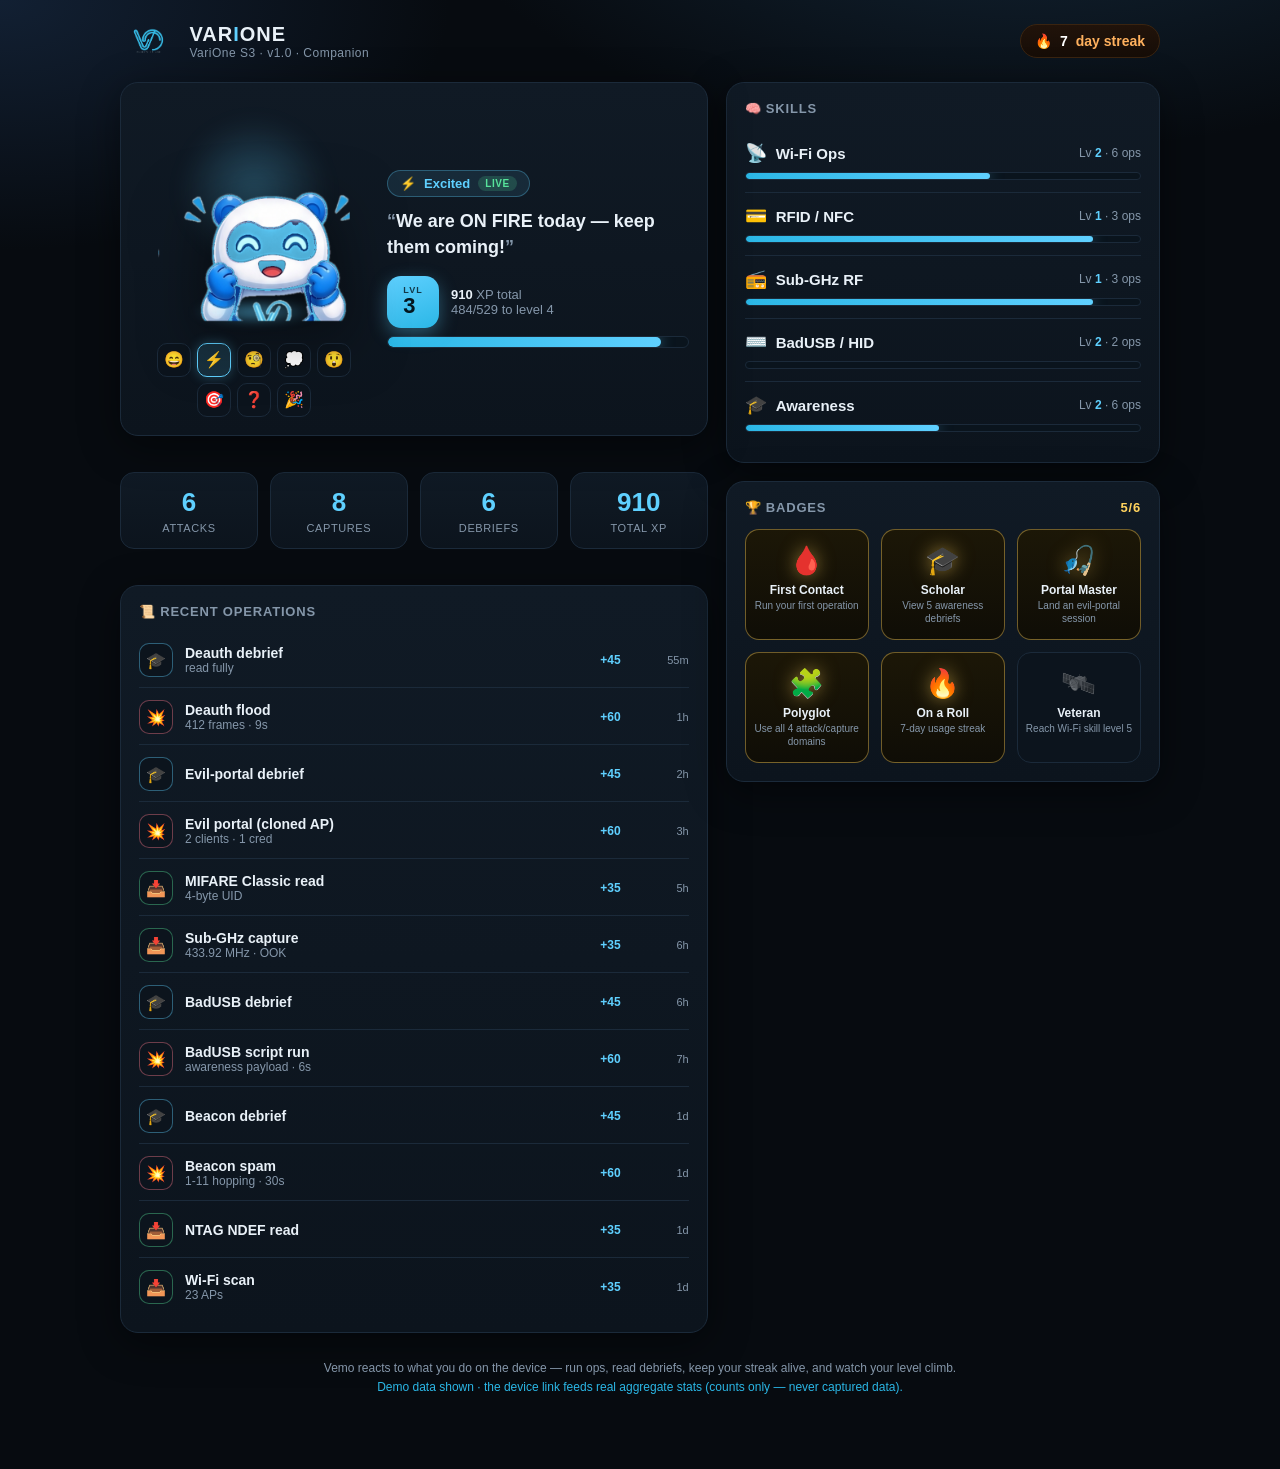
==== commit 557a8ed2: "fix(companion): recolor Vemo chest emblem to brand cyan The chest V was a near-black emblem in the m" ====
--- a/companion/index.html
+++ b/companion/index.html
@@ -1 +1 @@
-<!DOCTYPE html><!--A4pqyHwNe4Z6U2TeknoHu--><html lang="en"><head><meta charSet="utf-8"/><meta name="viewport" content="width=device-width, initial-scale=1"/><link rel="preload" as="image" href="/companion/vemo/logo.png"/><link rel="preload" as="image" href="/companion/vemo/moods/excited.png"/><link rel="stylesheet" href="/companion/_next/static/css/559a97f2cf360df7.css" data-precedence="next"/><link rel="preload" as="script" fetchPriority="low" href="/companion/_next/static/chunks/webpack-e1fc51a0417401c2.js"/><script src="/companion/_next/static/chunks/4bd1b696-c023c6e3521b1417.js" async=""></script><script src="/companion/_next/static/chunks/255-ff2aa54aff9f7291.js" async=""></script><script src="/companion/_next/static/chunks/main-app-71a87562c7416ae0.js" async=""></script><script src="/companion/_next/static/chunks/app/page-c64ee9a047c7ca3e.js" async=""></script><meta name="theme-color" content="#070b10"/><title>VariOne Companion · Vemo</title><meta name="description" content="Gamified companion for the VariOne awareness device — meet Vemo, level up, and track your operations."/><script src="/companion/_next/static/chunks/polyfills-42372ed130431b0a.js" noModule=""></script></head><body><div hidden=""><!--$--><!--/$--></div><main class="shell"><header class="topbar"><div class="brand"><img src="/companion/vemo/logo.png" alt="VariOne" width="92" height="38"/><div><div class="wm">VAR<i>I</i>ONE</div><div class="sub">VariOne S3<!-- --> · <!-- -->v1.0<!-- --> · Companion</div></div></div><div class="streak" title="Best streak: 7 days">🔥 <span class="n">7</span> day streak</div></header><div class="grid"><div class="stack"><div class="card hero"><div class="stage"><div class="vemo-col"><button class="vemo-wrap" title="Tap Vemo to change mood" aria-label="Vemo is Excited. Tap to change mood."><div class="vemo-glow"></div><img class="vemo-art pop" src="/companion/vemo/moods/excited.png" alt="Vemo — Excited" width="240" height="240"/></button><div class="moodgallery" role="tablist" aria-label="Vemo moods"><button class="mdot " title="Happy" aria-label="Happy" aria-selected="false" role="tab">😄</button><button class="mdot on" title="Excited" aria-label="Excited" aria-selected="true" role="tab">⚡</button><button class="mdot " title="Curious" aria-label="Curious" aria-selected="false" role="tab">🧐</button><button class="mdot " title="Thinking" aria-label="Thinking" aria-selected="false" role="tab">💭</button><button class="mdot " title="Surprised" aria-label="Surprised" aria-selected="false" role="tab">😲</button><button class="mdot " title="Focused" aria-label="Focused" aria-selected="false" role="tab">🎯</button><button class="mdot " title="Confused" aria-label="Confused" aria-selected="false" role="tab">❓</button><button class="mdot " title="Celebrating" aria-label="Celebrating" aria-selected="false" role="tab">🎉</button></div></div><div class="info"><span class="moodchip live"><span>⚡</span> <!-- -->Excited<em>live</em></span><p class="speech"><span class="q">“</span>We are ON FIRE today — keep them coming!<span class="q">”</span></p><div class="levelrow"><div class="levelbadge"><span><small>LVL</small><b>3</b></span></div><div class="levelmeta"><div><b>910</b> XP total</div><div>484<!-- -->/<!-- -->529<!-- --> to level <!-- -->4</div></div></div><div class="bar"><span style="width:91%"></span></div></div></div></div><div class="stats"><div class="stat"><div class="v">6</div><div class="l">Attacks</div></div><div class="stat"><div class="v">8</div><div class="l">Captures</div></div><div class="stat"><div class="v">6</div><div class="l">Debriefs</div></div><div class="stat"><div class="v">910</div><div class="l">Total XP</div></div></div><div class="card"><h2>📜 Recent operations</h2><div class="timeline"><div class="row"><div class="dot debrief">🎓</div><div class="meta"><div class="lab">Deauth debrief</div><div class="det">read fully</div></div><div class="xp">+<!-- -->45</div><div class="ago">55m</div></div><div class="row"><div class="dot attack">💥</div><div class="meta"><div class="lab">Deauth flood</div><div class="det">412 frames · 9s</div></div><div class="xp">+<!-- -->60</div><div class="ago">1h</div></div><div class="row"><div class="dot debrief">🎓</div><div class="meta"><div class="lab">Evil-portal debrief</div></div><div class="xp">+<!-- -->45</div><div class="ago">2h</div></div><div class="row"><div class="dot attack">💥</div><div class="meta"><div class="lab">Evil portal (cloned AP)</div><div class="det">2 clients · 1 cred</div></div><div class="xp">+<!-- -->60</div><div class="ago">3h</div></div><div class="row"><div class="dot capture">📥</div><div class="meta"><div class="lab">MIFARE Classic read</div><div class="det">4-byte UID</div></div><div class="xp">+<!-- -->35</div><div class="ago">5h</div></div><div class="row"><div class="dot capture">📥</div><div class="meta"><div class="lab">Sub-GHz capture</div><div class="det">433.92 MHz · OOK</div></div><div class="xp">+<!-- -->35</div><div class="ago">6h</div></div><div class="row"><div class="dot debrief">🎓</div><div class="meta"><div class="lab">BadUSB debrief</div></div><div class="xp">+<!-- -->45</div><div class="ago">6h</div></div><div class="row"><div class="dot attack">💥</div><div class="meta"><div class="lab">BadUSB script run</div><div class="det">awareness payload · 6s</div></div><div class="xp">+<!-- -->60</div><div class="ago">7h</div></div><div class="row"><div class="dot debrief">🎓</div><div class="meta"><div class="lab">Beacon debrief</div></div><div class="xp">+<!-- -->45</div><div class="ago">1d</div></div><div class="row"><div class="dot attack">💥</div><div class="meta"><div class="lab">Beacon spam</div><div class="det">1-11 hopping · 30s</div></div><div class="xp">+<!-- -->60</div><div class="ago">1d</div></div><div class="row"><div class="dot capture">📥</div><div class="meta"><div class="lab">NTAG NDEF read</div></div><div class="xp">+<!-- -->35</div><div class="ago">1d</div></div><div class="row"><div class="dot capture">📥</div><div class="meta"><div class="lab">Wi-Fi scan</div><div class="det">23 APs</div></div><div class="xp">+<!-- -->35</div><div class="ago">1d</div></div></div></div></div><div class="stack"><div class="card"><h2>🧠 Skills</h2><div class="skill"><div class="top"><span class="name"><span class="ic">📡</span>Wi-Fi Ops</span><span class="lv">Lv <b>2</b> · <!-- -->6<!-- --> ops</span></div><div class="bar"><span style="width:62%"></span></div></div><div class="skill"><div class="top"><span class="name"><span class="ic">💳</span>RFID / NFC</span><span class="lv">Lv <b>1</b> · <!-- -->3<!-- --> ops</span></div><div class="bar"><span style="width:88%"></span></div></div><div class="skill"><div class="top"><span class="name"><span class="ic">📻</span>Sub-GHz RF</span><span class="lv">Lv <b>1</b> · <!-- -->3<!-- --> ops</span></div><div class="bar"><span style="width:88%"></span></div></div><div class="skill"><div class="top"><span class="name"><span class="ic">⌨️</span>BadUSB / HID</span><span class="lv">Lv <b>2</b> · <!-- -->2<!-- --> ops</span></div><div class="bar"><span style="width:0%"></span></div></div><div class="skill"><div class="top"><span class="name"><span class="ic">🎓</span>Awareness</span><span class="lv">Lv <b>2</b> · <!-- -->6<!-- --> ops</span></div><div class="bar"><span style="width:49%"></span></div></div></div><div class="card"><h2>🏆 Badges <span style="margin-left:auto;color:var(--gold)">5<!-- -->/<!-- -->6</span></h2><div class="badges"><div class="badge on" title="Run your first operation"><div class="em">🩸</div><div class="bn">First Contact</div><div class="bd">Run your first operation</div></div><div class="badge on" title="View 5 awareness debriefs"><div class="em">🎓</div><div class="bn">Scholar</div><div class="bd">View 5 awareness debriefs</div></div><div class="badge on" title="Land an evil-portal session"><div class="em">🎣</div><div class="bn">Portal Master</div><div class="bd">Land an evil-portal session</div></div><div class="badge on" title="Use all 4 attack/capture domains"><div class="em">🧩</div><div class="bn">Polyglot</div><div class="bd">Use all 4 attack/capture domains</div></div><div class="badge on" title="7-day usage streak"><div class="em">🔥</div><div class="bn">On a Roll</div><div class="bd">7-day usage streak</div></div><div class="badge " title="Reach Wi-Fi skill level 5"><div class="em">🛰️</div><div class="bn">Veteran</div><div class="bd">Reach Wi-Fi skill level 5</div></div></div></div></div></div><p class="foot">Vemo reacts to what you do on the device — run ops, read debriefs, keep your streak alive, and watch your level climb.<br/><span class="seam">Demo data shown · the device link feeds real aggregate stats (counts only — never captured data).</span></p></main><!--$--><!--/$--><script src="/companion/_next/static/chunks/webpack-e1fc51a0417401c2.js" id="_R_" async=""></script><script>(self.__next_f=self.__next_f||[]).push([0])</script><script>self.__next_f.push([1,"1:\"$Sreact.fragment\"\n2:I[9766,[],\"\"]\n3:I[8924,[],\"\"]\n5:I[4431,[],\"OutletBoundary\"]\n7:I[5278,[],\"AsyncMetadataOutlet\"]\n9:I[4431,[],\"ViewportBoundary\"]\nb:I[4431,[],\"MetadataBoundary\"]\nc:\"$Sreact.suspense\"\ne:I[7150,[],\"\"]\n:HL[\"/companion/_next/static/css/559a97f2cf360df7.css\",\"style\"]\n"])</script><script>self.__next_f.push([1,"0:{\"P\":null,\"b\":\"A4pqyHwNe4Z6U2TeknoHu\",\"p\":\"/companion\",\"c\":[\"\",\"\"],\"i\":false,\"f\":[[[\"\",{\"children\":[\"__PAGE__\",{}]},\"$undefined\",\"$undefined\",true],[\"\",[\"$\",\"$1\",\"c\",{\"children\":[[[\"$\",\"link\",\"0\",{\"rel\":\"stylesheet\",\"href\":\"/companion/_next/static/css/559a97f2cf360df7.css\",\"precedence\":\"next\",\"crossOrigin\":\"$undefined\",\"nonce\":\"$undefined\"}]],[\"$\",\"html\",null,{\"lang\":\"en\",\"children\":[\"$\",\"body\",null,{\"children\":[\"$\",\"$L2\",null,{\"parallelRouterKey\":\"children\",\"error\":\"$undefined\",\"errorStyles\":\"$undefined\",\"errorScripts\":\"$undefined\",\"template\":[\"$\",\"$L3\",null,{}],\"templateStyles\":\"$undefined\",\"templateScripts\":\"$undefined\",\"notFound\":[[[\"$\",\"title\",null,{\"children\":\"404: This page could not be found.\"}],[\"$\",\"div\",null,{\"style\":{\"fontFamily\":\"system-ui,\\\"Segoe UI\\\",Roboto,Helvetica,Arial,sans-serif,\\\"Apple Color Emoji\\\",\\\"Segoe UI Emoji\\\"\",\"height\":\"100vh\",\"textAlign\":\"center\",\"display\":\"flex\",\"flexDirection\":\"column\",\"alignItems\":\"center\",\"justifyContent\":\"center\"},\"children\":[\"$\",\"div\",null,{\"children\":[[\"$\",\"style\",null,{\"dangerouslySetInnerHTML\":{\"__html\":\"body{color:#000;background:#fff;margin:0}.next-error-h1{border-right:1px solid rgba(0,0,0,.3)}@media (prefers-color-scheme:dark){body{color:#fff;background:#000}.next-error-h1{border-right:1px solid rgba(255,255,255,.3)}}\"}}],[\"$\",\"h1\",null,{\"className\":\"next-error-h1\",\"style\":{\"display\":\"inline-block\",\"margin\":\"0 20px 0 0\",\"padding\":\"0 23px 0 0\",\"fontSize\":24,\"fontWeight\":500,\"verticalAlign\":\"top\",\"lineHeight\":\"49px\"},\"children\":404}],[\"$\",\"div\",null,{\"style\":{\"display\":\"inline-block\"},\"children\":[\"$\",\"h2\",null,{\"style\":{\"fontSize\":14,\"fontWeight\":400,\"lineHeight\":\"49px\",\"margin\":0},\"children\":\"This page could not be found.\"}]}]]}]}]],[]],\"forbidden\":\"$undefined\",\"unauthorized\":\"$undefined\"}]}]}]]}],{\"children\":[\"__PAGE__\",[\"$\",\"$1\",\"c\",{\"children\":[\"$L4\",null,[\"$\",\"$L5\",null,{\"children\":[\"$L6\",[\"$\",\"$L7\",null,{\"promise\":\"$@8\"}]]}]]}],{},null,false]},null,false],[\"$\",\"$1\",\"h\",{\"children\":[null,[[\"$\",\"$L9\",null,{\"children\":\"$La\"}],null],[\"$\",\"$Lb\",null,{\"children\":[\"$\",\"div\",null,{\"hidden\":true,\"children\":[\"$\",\"$c\",null,{\"fallback\":null,\"children\":\"$Ld\"}]}]}]]}],false]],\"m\":\"$undefined\",\"G\":[\"$e\",[]],\"s\":false,\"S\":true}\n"])</script><script>self.__next_f.push([1,"f:I[5302,[\"974\",\"static/chunks/app/page-c64ee9a047c7ca3e.js\"],\"default\"]\n"])</script><script>self.__next_f.push([1,"4:[\"$\",\"main\",null,{\"className\":\"shell\",\"children\":[[\"$\",\"header\",null,{\"className\":\"topbar\",\"children\":[[\"$\",\"div\",null,{\"className\":\"brand\",\"children\":[[\"$\",\"img\",null,{\"src\":\"/companion/vemo/logo.png\",\"alt\":\"VariOne\",\"width\":92,\"height\":38}],[\"$\",\"div\",null,{\"children\":[[\"$\",\"div\",null,{\"className\":\"wm\",\"children\":[\"VAR\",[\"$\",\"i\",null,{\"children\":\"I\"}],\"ONE\"]}],[\"$\",\"div\",null,{\"className\":\"sub\",\"children\":[\"VariOne S3\",\" · \",\"v1.0\",\" · Companion\"]}]]}]]}],[\"$\",\"div\",null,{\"className\":\"streak\",\"title\":\"Best streak: 7 days\",\"children\":[\"🔥 \",[\"$\",\"span\",null,{\"className\":\"n\",\"children\":7}],\" day streak\"]}]]}],[\"$\",\"div\",null,{\"className\":\"grid\",\"children\":[[\"$\",\"div\",null,{\"className\":\"stack\",\"children\":[[\"$\",\"$Lf\",null,{\"p\":{\"deviceName\":\"VariOne S3\",\"firmware\":\"v1.0\",\"totalXp\":910,\"level\":3,\"xpInLevel\":484,\"xpForLevel\":529,\"mood\":{\"mood\":\"excited\",\"art\":\"/vemo/moods/excited.png\",\"emoji\":\"⚡\",\"title\":\"Excited\",\"line\":\"We are ON FIRE today — keep them coming!\"},\"skills\":[{\"category\":\"wifi\",\"name\":\"Wi-Fi Ops\",\"icon\":\"📡\",\"level\":2,\"xp\":310,\"xpInLevel\":190,\"xpForLevel\":306,\"count\":6},{\"category\":\"rfid\",\"name\":\"RFID / NFC\",\"icon\":\"💳\",\"level\":1,\"xp\":105,\"xpInLevel\":105,\"xpForLevel\":120,\"count\":3},{\"category\":\"rf\",\"name\":\"Sub-GHz RF\",\"icon\":\"📻\",\"level\":1,\"xp\":105,\"xpInLevel\":105,\"xpForLevel\":120,\"count\":3},{\"category\":\"badusb\",\"name\":\"BadUSB / HID\",\"icon\":\"⌨️\",\"level\":2,\"xp\":120,\"xpInLevel\":0,\"xpForLevel\":306,\"count\":2},{\"category\":\"awareness\",\"name\":\"Awareness\",\"icon\":\"🎓\",\"level\":2,\"xp\":270,\"xpInLevel\":150,\"xpForLevel\":306,\"count\":6}],\"badges\":[{\"id\":\"first-blood\",\"name\":\"First Contact\",\"desc\":\"Run your first operation\",\"icon\":\"🩸\",\"earned\":true},{\"id\":\"scholar\",\"name\":\"Scholar\",\"desc\":\"View 5 awareness debriefs\",\"icon\":\"🎓\",\"earned\":true},{\"id\":\"portal-master\",\"name\":\"Portal Master\",\"desc\":\"Land an evil-portal session\",\"icon\":\"🎣\",\"earned\":true},{\"id\":\"polyglot\",\"name\":\"Polyglot\",\"desc\":\"Use all 4 attack/capture domains\",\"icon\":\"🧩\",\"earned\":true},{\"id\":\"streak-7\",\"name\":\"On a Roll\",\"desc\":\"7-day usage streak\",\"icon\":\"🔥\",\"earned\":true},{\"id\":\"veteran\",\"name\":\"Veteran\",\"desc\":\"Reach Wi-Fi skill level 5\",\"icon\":\"🛰️\",\"earned\":false}],\"streakDays\":7,\"bestStreak\":7,\"counts\":{\"attack\":6,\"capture\":8,\"debrief\":6,\"session\":0},\"recent\":[{\"id\":\"e1\",\"kind\":\"debrief\",\"category\":\"awareness\",\"label\":\"Deauth debrief\",\"ts\":1781784077544,\"detail\":\"read fully\"},{\"id\":\"e0\",\"kind\":\"attack\",\"category\":\"wifi\",\"label\":\"Deauth flood\",\"ts\":1781783777544,\"detail\":\"412 frames · 9s\"},{\"id\":\"e3\",\"kind\":\"debrief\",\"category\":\"awareness\",\"label\":\"Evil-portal debrief\",\"ts\":1781776817544,\"detail\":\"$undefined\"},{\"id\":\"e2\",\"kind\":\"attack\",\"category\":\"wifi\",\"label\":\"Evil portal (cloned AP)\",\"ts\":1781776577544,\"detail\":\"2 clients · 1 cred\"},{\"id\":\"e4\",\"kind\":\"capture\",\"category\":\"rfid\",\"label\":\"MIFARE Classic read\",\"ts\":1781769377544,\"detail\":\"4-byte UID\"},{\"id\":\"e5\",\"kind\":\"capture\",\"category\":\"rf\",\"label\":\"Sub-GHz capture\",\"ts\":1781765777544,\"detail\":\"433.92 MHz · OOK\"},{\"id\":\"e7\",\"kind\":\"debrief\",\"category\":\"awareness\",\"label\":\"BadUSB debrief\",\"ts\":1781762357544,\"detail\":\"$undefined\"},{\"id\":\"e6\",\"kind\":\"attack\",\"category\":\"badusb\",\"label\":\"BadUSB script run\",\"ts\":1781762177544,\"detail\":\"awareness payload · 6s\"},{\"id\":\"e11\",\"kind\":\"debrief\",\"category\":\"awareness\",\"label\":\"Beacon debrief\",\"ts\":1781693837544,\"detail\":\"$undefined\"},{\"id\":\"e8\",\"kind\":\"attack\",\"category\":\"wifi\",\"label\":\"Beacon spam\",\"ts\":1781693777544,\"detail\":\"1-11 hopping · 30s\"},{\"id\":\"e9\",\"kind\":\"capture\",\"category\":\"rfid\",\"label\":\"NTAG NDEF read\",\"ts\":1781686577544,\"detail\":\"$undefined\"},{\"id\":\"e10\",\"kind\":\"capture\",\"category\":\"wifi\",\"label\":\"Wi-Fi scan\",\"ts\":1781682977544,\"detail\":\"23 APs\"}]}}],[\"$\",\"div\",null,{\"className\":\"stats\",\"children\":[[\"$\",\"div\",null,{\"className\":\"stat\",\"children\":[[\"$\",\"div\",null,{\"className\":\"v\",\"children\":6}],[\"$\",\"div\",null,{\"className\":\"l\",\"children\":\"Attacks\"}]]}],[\"$\",\"div\",null,{\"className\":\"stat\",\"children\":[[\"$\",\"div\",null,{\"className\":\"v\",\"children\":8}],[\"$\",\"div\",null,{\"className\":\"l\",\"children\":\"Captures\"}]]}],[\"$\",\"div\",null,{\"className\":\"stat\",\"children\":[[\"$\",\"div\",null,{\"className\":\"v\",\"children\":6}],[\"$\",\"div\",null,{\"className\":\"l\",\"children\":\"Debriefs\"}]]}],[\"$\",\"div\",null,{\"className\":\"stat\",\"children\":[[\"$\",\"div\",null,{\"className\":\"v\",\"children\":\"910\"}],[\"$\",\"div\",null,{\"className\":\"l\",\"children\":\"Total XP\"}]]}]]}],[\"$\",\"div\",null,{\"className\":\"card\",\"children\":[[\"$\",\"h2\",null,{\"children\":\"📜 Recent operations\"}],[\"$\",\"div\",null,{\"className\":\"timeline\",\"children\":[[\"$\",\"div\",\"e1\",{\"className\":\"row\",\"children\":[[\"$\",\"div\",null,{\"className\":\"dot debrief\",\"children\":\"🎓\"}],[\"$\",\"div\",null,{\"className\":\"meta\",\"children\":[[\"$\",\"div\",null,{\"className\":\"lab\",\"children\":\"Deauth debrief\"}],[\"$\",\"div\",null,{\"className\":\"det\",\"children\":\"read fully\"}]]}],[\"$\",\"div\",null,{\"className\":\"xp\",\"children\":[\"+\",45]}],[\"$\",\"div\",null,{\"className\":\"ago\",\"children\":\"55m\"}]]}],[\"$\",\"div\",\"e0\",{\"className\":\"row\",\"children\":[[\"$\",\"div\",null,{\"className\":\"dot attack\",\"children\":\"💥\"}],[\"$\",\"div\",null,{\"className\":\"meta\",\"children\":[[\"$\",\"div\",null,{\"className\":\"lab\",\"children\":\"Deauth flood\"}],[\"$\",\"div\",null,{\"className\":\"det\",\"children\":\"412 frames · 9s\"}]]}],[\"$\",\"div\",null,{\"className\":\"xp\",\"children\":[\"+\",60]}],[\"$\",\"div\",null,{\"className\":\"ago\",\"children\":\"1h\"}]]}],[\"$\",\"div\",\"e3\",{\"className\":\"row\",\"children\":[\"$L10\",\"$L11\",\"$L12\",\"$L13\"]}],\"$L14\",\"$L15\",\"$L16\",\"$L17\",\"$L18\",\"$L19\",\"$L1a\",\"$L1b\",\"$L1c\"]}]]}]]}],\"$L1d\"]}],\"$L1e\"]}]\n"])</script><script>self.__next_f.push([1,"10:[\"$\",\"div\",null,{\"className\":\"dot debrief\",\"children\":\"🎓\"}]\n11:[\"$\",\"div\",null,{\"className\":\"meta\",\"children\":[[\"$\",\"div\",null,{\"className\":\"lab\",\"children\":\"Evil-portal debrief\"}],\"$undefined\"]}]\n12:[\"$\",\"div\",null,{\"className\":\"xp\",\"children\":[\"+\",45]}]\n13:[\"$\",\"div\",null,{\"className\":\"ago\",\"children\":\"2h\"}]\n14:[\"$\",\"div\",\"e2\",{\"className\":\"row\",\"children\":[[\"$\",\"div\",null,{\"className\":\"dot attack\",\"children\":\"💥\"}],[\"$\",\"div\",null,{\"className\":\"meta\",\"children\":[[\"$\",\"div\",null,{\"className\":\"lab\",\"children\":\"Evil portal (cloned AP)\"}],[\"$\",\"div\",null,{\"className\":\"det\",\"children\":\"2 clients · 1 cred\"}]]}],[\"$\",\"div\",null,{\"className\":\"xp\",\"children\":[\"+\",60]}],[\"$\",\"div\",null,{\"className\":\"ago\",\"children\":\"3h\"}]]}]\n15:[\"$\",\"div\",\"e4\",{\"className\":\"row\",\"children\":[[\"$\",\"div\",null,{\"className\":\"dot capture\",\"children\":\"📥\"}],[\"$\",\"div\",null,{\"className\":\"meta\",\"children\":[[\"$\",\"div\",null,{\"className\":\"lab\",\"children\":\"MIFARE Classic read\"}],[\"$\",\"div\",null,{\"className\":\"det\",\"children\":\"4-byte UID\"}]]}],[\"$\",\"div\",null,{\"className\":\"xp\",\"children\":[\"+\",35]}],[\"$\",\"div\",null,{\"className\":\"ago\",\"children\":\"5h\"}]]}]\n16:[\"$\",\"div\",\"e5\",{\"className\":\"row\",\"children\":[[\"$\",\"div\",null,{\"className\":\"dot capture\",\"children\":\"📥\"}],[\"$\",\"div\",null,{\"className\":\"meta\",\"children\":[[\"$\",\"div\",null,{\"className\":\"lab\",\"children\":\"Sub-GHz capture\"}],[\"$\",\"div\",null,{\"className\":\"det\",\"children\":\"433.92 MHz · OOK\"}]]}],[\"$\",\"div\",null,{\"className\":\"xp\",\"children\":[\"+\",35]}],[\"$\",\"div\",null,{\"className\":\"ago\",\"children\":\"6h\"}]]}]\n17:[\"$\",\"div\",\"e7\",{\"className\":\"row\",\"children\":[[\"$\",\"div\",null,{\"className\":\"dot debrief\",\"children\":\"🎓\"}],[\"$\",\"div\",null,{\"className\":\"meta\",\"children\":[[\"$\",\"div\",null,{\"className\":\"lab\",\"children\":\"BadUSB debrief\"}],\"$undefined\"]}],[\"$\",\"div\",null,{\"className\":\"xp\",\"children\":[\"+\",45]}],[\"$\",\"div\",null,{\"className\":\"ago\",\"children\":\"6h\"}]]}]\n18:[\"$\",\"div\",\"e6\",{\"className\":\"row\",\"children\":[[\"$\",\"div\",null,{\"className\":\"dot attack\",\"children\":\"💥\"}],[\"$\",\"div\",null,{\"className\""])</script><script>self.__next_f.push([1,":\"meta\",\"children\":[[\"$\",\"div\",null,{\"className\":\"lab\",\"children\":\"BadUSB script run\"}],[\"$\",\"div\",null,{\"className\":\"det\",\"children\":\"awareness payload · 6s\"}]]}],[\"$\",\"div\",null,{\"className\":\"xp\",\"children\":[\"+\",60]}],[\"$\",\"div\",null,{\"className\":\"ago\",\"children\":\"7h\"}]]}]\n19:[\"$\",\"div\",\"e11\",{\"className\":\"row\",\"children\":[[\"$\",\"div\",null,{\"className\":\"dot debrief\",\"children\":\"🎓\"}],[\"$\",\"div\",null,{\"className\":\"meta\",\"children\":[[\"$\",\"div\",null,{\"className\":\"lab\",\"children\":\"Beacon debrief\"}],\"$undefined\"]}],[\"$\",\"div\",null,{\"className\":\"xp\",\"children\":[\"+\",45]}],[\"$\",\"div\",null,{\"className\":\"ago\",\"children\":\"1d\"}]]}]\n1a:[\"$\",\"div\",\"e8\",{\"className\":\"row\",\"children\":[[\"$\",\"div\",null,{\"className\":\"dot attack\",\"children\":\"💥\"}],[\"$\",\"div\",null,{\"className\":\"meta\",\"children\":[[\"$\",\"div\",null,{\"className\":\"lab\",\"children\":\"Beacon spam\"}],[\"$\",\"div\",null,{\"className\":\"det\",\"children\":\"1-11 hopping · 30s\"}]]}],[\"$\",\"div\",null,{\"className\":\"xp\",\"children\":[\"+\",60]}],[\"$\",\"div\",null,{\"className\":\"ago\",\"children\":\"1d\"}]]}]\n1b:[\"$\",\"div\",\"e9\",{\"className\":\"row\",\"children\":[[\"$\",\"div\",null,{\"className\":\"dot capture\",\"children\":\"📥\"}],[\"$\",\"div\",null,{\"className\":\"meta\",\"children\":[[\"$\",\"div\",null,{\"className\":\"lab\",\"children\":\"NTAG NDEF read\"}],\"$undefined\"]}],[\"$\",\"div\",null,{\"className\":\"xp\",\"children\":[\"+\",35]}],[\"$\",\"div\",null,{\"className\":\"ago\",\"children\":\"1d\"}]]}]\n1c:[\"$\",\"div\",\"e10\",{\"className\":\"row\",\"children\":[[\"$\",\"div\",null,{\"className\":\"dot capture\",\"children\":\"📥\"}],[\"$\",\"div\",null,{\"className\":\"meta\",\"children\":[[\"$\",\"div\",null,{\"className\":\"lab\",\"children\":\"Wi-Fi scan\"}],[\"$\",\"div\",null,{\"className\":\"det\",\"children\":\"23 APs\"}]]}],[\"$\",\"div\",null,{\"className\":\"xp\",\"children\":[\"+\",35]}],[\"$\",\"div\",null,{\"className\":\"ago\",\"children\":\"1d\"}]]}]\n"])</script><script>self.__next_f.push([1,"1d:[\"$\",\"div\",null,{\"className\":\"stack\",\"children\":[[\"$\",\"div\",null,{\"className\":\"card\",\"children\":[[\"$\",\"h2\",null,{\"children\":\"🧠 Skills\"}],[[\"$\",\"div\",\"wifi\",{\"className\":\"skill\",\"children\":[[\"$\",\"div\",null,{\"className\":\"top\",\"children\":[[\"$\",\"span\",null,{\"className\":\"name\",\"children\":[[\"$\",\"span\",null,{\"className\":\"ic\",\"children\":\"📡\"}],\"Wi-Fi Ops\"]}],[\"$\",\"span\",null,{\"className\":\"lv\",\"children\":[\"Lv \",[\"$\",\"b\",null,{\"children\":2}],\" · \",6,\" ops\"]}]]}],[\"$\",\"div\",null,{\"className\":\"bar\",\"children\":[\"$\",\"span\",null,{\"style\":{\"width\":\"62%\"}}]}]]}],[\"$\",\"div\",\"rfid\",{\"className\":\"skill\",\"children\":[[\"$\",\"div\",null,{\"className\":\"top\",\"children\":[[\"$\",\"span\",null,{\"className\":\"name\",\"children\":[[\"$\",\"span\",null,{\"className\":\"ic\",\"children\":\"💳\"}],\"RFID / NFC\"]}],[\"$\",\"span\",null,{\"className\":\"lv\",\"children\":[\"Lv \",[\"$\",\"b\",null,{\"children\":1}],\" · \",3,\" ops\"]}]]}],[\"$\",\"div\",null,{\"className\":\"bar\",\"children\":[\"$\",\"span\",null,{\"style\":{\"width\":\"88%\"}}]}]]}],[\"$\",\"div\",\"rf\",{\"className\":\"skill\",\"children\":[[\"$\",\"div\",null,{\"className\":\"top\",\"children\":[[\"$\",\"span\",null,{\"className\":\"name\",\"children\":[[\"$\",\"span\",null,{\"className\":\"ic\",\"children\":\"📻\"}],\"Sub-GHz RF\"]}],[\"$\",\"span\",null,{\"className\":\"lv\",\"children\":[\"Lv \",[\"$\",\"b\",null,{\"children\":1}],\" · \",3,\" ops\"]}]]}],[\"$\",\"div\",null,{\"className\":\"bar\",\"children\":[\"$\",\"span\",null,{\"style\":{\"width\":\"88%\"}}]}]]}],[\"$\",\"div\",\"badusb\",{\"className\":\"skill\",\"children\":[[\"$\",\"div\",null,{\"className\":\"top\",\"children\":[[\"$\",\"span\",null,{\"className\":\"name\",\"children\":[[\"$\",\"span\",null,{\"className\":\"ic\",\"children\":\"⌨️\"}],\"BadUSB / HID\"]}],[\"$\",\"span\",null,{\"className\":\"lv\",\"children\":[\"Lv \",[\"$\",\"b\",null,{\"children\":2}],\" · \",2,\" ops\"]}]]}],[\"$\",\"div\",null,{\"className\":\"bar\",\"children\":[\"$\",\"span\",null,{\"style\":{\"width\":\"0%\"}}]}]]}],[\"$\",\"div\",\"awareness\",{\"className\":\"skill\",\"children\":[[\"$\",\"div\",null,{\"className\":\"top\",\"children\":[[\"$\",\"span\",null,{\"className\":\"name\",\"children\":[[\"$\",\"span\",null,{\"className\":\"ic\",\"children\":\"🎓\"}],\"Awareness\"]}],[\"$\",\"span\",null,{\"className\":\"lv\",\"children\":[\"Lv \",[\"$\",\"b\",null,{\"children\":2}],\" · \",6,\" ops\"]}]]}],[\"$\",\"div\",null,{\"className\":\"bar\",\"children\":[\"$\",\"span\",null,{\"style\":{\"width\":\"49%\"}}]}]]}]]]}],[\"$\",\"div\",null,{\"className\":\"card\",\"children\":[[\"$\",\"h2\",null,{\"children\":[\"🏆 Badges \",[\"$\",\"span\",null,{\"style\":{\"marginLeft\":\"auto\",\"color\":\"var(--gold)\"},\"children\":[5,\"/\",6]}]]}],[\"$\",\"div\",null,{\"className\":\"badges\",\"children\":[[\"$\",\"div\",\"first-blood\",{\"className\":\"badge on\",\"title\":\"Run your first operation\",\"children\":[[\"$\",\"div\",null,{\"className\":\"em\",\"children\":\"🩸\"}],[\"$\",\"div\",null,{\"className\":\"bn\",\"children\":\"First Contact\"}],[\"$\",\"div\",null,{\"className\":\"bd\",\"children\":\"Run your first operation\"}]]}],[\"$\",\"div\",\"scholar\",{\"className\":\"badge on\",\"title\":\"View 5 awareness debriefs\",\"children\":[[\"$\",\"div\",null,{\"className\":\"em\",\"children\":\"🎓\"}],[\"$\",\"div\",null,{\"className\":\"bn\",\"children\":\"Scholar\"}],[\"$\",\"div\",null,{\"className\":\"bd\",\"children\":\"View 5 awareness debriefs\"}]]}],[\"$\",\"div\",\"portal-master\",{\"className\":\"badge on\",\"title\":\"Land an evil-portal session\",\"children\":[[\"$\",\"div\",null,{\"className\":\"em\",\"children\":\"🎣\"}],[\"$\",\"div\",null,{\"className\":\"bn\",\"children\":\"Portal Master\"}],[\"$\",\"div\",null,{\"className\":\"bd\",\"children\":\"Land an evil-portal session\"}]]}],[\"$\",\"div\",\"polyglot\",{\"className\":\"badge on\",\"title\":\"Use all 4 attack/capture domains\",\"children\":[[\"$\",\"div\",null,{\"className\":\"em\",\"children\":\"🧩\"}],[\"$\",\"div\",null,{\"className\":\"bn\",\"children\":\"Polyglot\"}],[\"$\",\"div\",null,{\"className\":\"bd\",\"children\":\"Use all 4 attack/capture domains\"}]]}],[\"$\",\"div\",\"streak-7\",{\"className\":\"badge on\",\"title\":\"7-day usage streak\",\"children\":[[\"$\",\"div\",null,{\"className\":\"em\",\"children\":\"🔥\"}],[\"$\",\"div\",null,{\"className\":\"bn\",\"children\":\"On a Roll\"}],[\"$\",\"div\",null,{\"className\":\"bd\",\"children\":\"7-day usage streak\"}]]}],[\"$\",\"div\",\"veteran\",{\"className\":\"badge \",\"title\":\"Reach Wi-Fi skill level 5\",\"children\":[[\"$\",\"div\",null,{\"className\":\"em\",\"children\":\"🛰️\"}],[\"$\",\"div\",null,{\"className\":\"bn\",\"children\":\"Veteran\"}],[\"$\",\"div\",null,{\"className\":\"bd\",\"children\":\"Reach Wi-Fi skill level 5\"}]]}]]}]]}]]}]\n"])</script><script>self.__next_f.push([1,"1e:[\"$\",\"p\",null,{\"className\":\"foot\",\"children\":[\"Vemo reacts to what you do on the device — run ops, read debriefs, keep your streak alive, and watch your level climb.\",[\"$\",\"br\",null,{}],[\"$\",\"span\",null,{\"className\":\"seam\",\"children\":\"Demo data shown · the device link feeds real aggregate stats (counts only — never captured data).\"}]]}]\n"])</script><script>self.__next_f.push([1,"a:[[\"$\",\"meta\",\"0\",{\"charSet\":\"utf-8\"}],[\"$\",\"meta\",\"1\",{\"name\":\"viewport\",\"content\":\"width=device-width, initial-scale=1\"}],[\"$\",\"meta\",\"2\",{\"name\":\"theme-color\",\"content\":\"#070b10\"}]]\n6:null\n"])</script><script>self.__next_f.push([1,"8:{\"metadata\":[[\"$\",\"title\",\"0\",{\"children\":\"VariOne Companion · Vemo\"}],[\"$\",\"meta\",\"1\",{\"name\":\"description\",\"content\":\"Gamified companion for the VariOne awareness device — meet Vemo, level up, and track your operations.\"}]],\"error\":null,\"digest\":\"$undefined\"}\n"])</script><script>self.__next_f.push([1,"d:\"$8:metadata\"\n"])</script></body></html>+<!DOCTYPE html><!--Ev9LMpf3Qv5bUk568liqF--><html lang="en"><head><meta charSet="utf-8"/><meta name="viewport" content="width=device-width, initial-scale=1"/><link rel="preload" as="image" href="/companion/vemo/logo.png"/><link rel="preload" as="image" href="/companion/vemo/moods/excited.png"/><link rel="stylesheet" href="/companion/_next/static/css/559a97f2cf360df7.css" data-precedence="next"/><link rel="preload" as="script" fetchPriority="low" href="/companion/_next/static/chunks/webpack-e1fc51a0417401c2.js"/><script src="/companion/_next/static/chunks/4bd1b696-c023c6e3521b1417.js" async=""></script><script src="/companion/_next/static/chunks/255-ff2aa54aff9f7291.js" async=""></script><script src="/companion/_next/static/chunks/main-app-71a87562c7416ae0.js" async=""></script><script src="/companion/_next/static/chunks/app/page-c64ee9a047c7ca3e.js" async=""></script><meta name="theme-color" content="#070b10"/><title>VariOne Companion · Vemo</title><meta name="description" content="Gamified companion for the VariOne awareness device — meet Vemo, level up, and track your operations."/><script src="/companion/_next/static/chunks/polyfills-42372ed130431b0a.js" noModule=""></script></head><body><div hidden=""><!--$--><!--/$--></div><main class="shell"><header class="topbar"><div class="brand"><img src="/companion/vemo/logo.png" alt="VariOne" width="92" height="38"/><div><div class="wm">VAR<i>I</i>ONE</div><div class="sub">VariOne S3<!-- --> · <!-- -->v1.0<!-- --> · Companion</div></div></div><div class="streak" title="Best streak: 7 days">🔥 <span class="n">7</span> day streak</div></header><div class="grid"><div class="stack"><div class="card hero"><div class="stage"><div class="vemo-col"><button class="vemo-wrap" title="Tap Vemo to change mood" aria-label="Vemo is Excited. Tap to change mood."><div class="vemo-glow"></div><img class="vemo-art pop" src="/companion/vemo/moods/excited.png" alt="Vemo — Excited" width="240" height="240"/></button><div class="moodgallery" role="tablist" aria-label="Vemo moods"><button class="mdot " title="Happy" aria-label="Happy" aria-selected="false" role="tab">😄</button><button class="mdot on" title="Excited" aria-label="Excited" aria-selected="true" role="tab">⚡</button><button class="mdot " title="Curious" aria-label="Curious" aria-selected="false" role="tab">🧐</button><button class="mdot " title="Thinking" aria-label="Thinking" aria-selected="false" role="tab">💭</button><button class="mdot " title="Surprised" aria-label="Surprised" aria-selected="false" role="tab">😲</button><button class="mdot " title="Focused" aria-label="Focused" aria-selected="false" role="tab">🎯</button><button class="mdot " title="Confused" aria-label="Confused" aria-selected="false" role="tab">❓</button><button class="mdot " title="Celebrating" aria-label="Celebrating" aria-selected="false" role="tab">🎉</button></div></div><div class="info"><span class="moodchip live"><span>⚡</span> <!-- -->Excited<em>live</em></span><p class="speech"><span class="q">“</span>We are ON FIRE today — keep them coming!<span class="q">”</span></p><div class="levelrow"><div class="levelbadge"><span><small>LVL</small><b>3</b></span></div><div class="levelmeta"><div><b>910</b> XP total</div><div>484<!-- -->/<!-- -->529<!-- --> to level <!-- -->4</div></div></div><div class="bar"><span style="width:91%"></span></div></div></div></div><div class="stats"><div class="stat"><div class="v">6</div><div class="l">Attacks</div></div><div class="stat"><div class="v">8</div><div class="l">Captures</div></div><div class="stat"><div class="v">6</div><div class="l">Debriefs</div></div><div class="stat"><div class="v">910</div><div class="l">Total XP</div></div></div><div class="card"><h2>📜 Recent operations</h2><div class="timeline"><div class="row"><div class="dot debrief">🎓</div><div class="meta"><div class="lab">Deauth debrief</div><div class="det">read fully</div></div><div class="xp">+<!-- -->45</div><div class="ago">55m</div></div><div class="row"><div class="dot attack">💥</div><div class="meta"><div class="lab">Deauth flood</div><div class="det">412 frames · 9s</div></div><div class="xp">+<!-- -->60</div><div class="ago">1h</div></div><div class="row"><div class="dot debrief">🎓</div><div class="meta"><div class="lab">Evil-portal debrief</div></div><div class="xp">+<!-- -->45</div><div class="ago">2h</div></div><div class="row"><div class="dot attack">💥</div><div class="meta"><div class="lab">Evil portal (cloned AP)</div><div class="det">2 clients · 1 cred</div></div><div class="xp">+<!-- -->60</div><div class="ago">3h</div></div><div class="row"><div class="dot capture">📥</div><div class="meta"><div class="lab">MIFARE Classic read</div><div class="det">4-byte UID</div></div><div class="xp">+<!-- -->35</div><div class="ago">5h</div></div><div class="row"><div class="dot capture">📥</div><div class="meta"><div class="lab">Sub-GHz capture</div><div class="det">433.92 MHz · OOK</div></div><div class="xp">+<!-- -->35</div><div class="ago">6h</div></div><div class="row"><div class="dot debrief">🎓</div><div class="meta"><div class="lab">BadUSB debrief</div></div><div class="xp">+<!-- -->45</div><div class="ago">6h</div></div><div class="row"><div class="dot attack">💥</div><div class="meta"><div class="lab">BadUSB script run</div><div class="det">awareness payload · 6s</div></div><div class="xp">+<!-- -->60</div><div class="ago">7h</div></div><div class="row"><div class="dot debrief">🎓</div><div class="meta"><div class="lab">Beacon debrief</div></div><div class="xp">+<!-- -->45</div><div class="ago">1d</div></div><div class="row"><div class="dot attack">💥</div><div class="meta"><div class="lab">Beacon spam</div><div class="det">1-11 hopping · 30s</div></div><div class="xp">+<!-- -->60</div><div class="ago">1d</div></div><div class="row"><div class="dot capture">📥</div><div class="meta"><div class="lab">NTAG NDEF read</div></div><div class="xp">+<!-- -->35</div><div class="ago">1d</div></div><div class="row"><div class="dot capture">📥</div><div class="meta"><div class="lab">Wi-Fi scan</div><div class="det">23 APs</div></div><div class="xp">+<!-- -->35</div><div class="ago">1d</div></div></div></div></div><div class="stack"><div class="card"><h2>🧠 Skills</h2><div class="skill"><div class="top"><span class="name"><span class="ic">📡</span>Wi-Fi Ops</span><span class="lv">Lv <b>2</b> · <!-- -->6<!-- --> ops</span></div><div class="bar"><span style="width:62%"></span></div></div><div class="skill"><div class="top"><span class="name"><span class="ic">💳</span>RFID / NFC</span><span class="lv">Lv <b>1</b> · <!-- -->3<!-- --> ops</span></div><div class="bar"><span style="width:88%"></span></div></div><div class="skill"><div class="top"><span class="name"><span class="ic">📻</span>Sub-GHz RF</span><span class="lv">Lv <b>1</b> · <!-- -->3<!-- --> ops</span></div><div class="bar"><span style="width:88%"></span></div></div><div class="skill"><div class="top"><span class="name"><span class="ic">⌨️</span>BadUSB / HID</span><span class="lv">Lv <b>2</b> · <!-- -->2<!-- --> ops</span></div><div class="bar"><span style="width:0%"></span></div></div><div class="skill"><div class="top"><span class="name"><span class="ic">🎓</span>Awareness</span><span class="lv">Lv <b>2</b> · <!-- -->6<!-- --> ops</span></div><div class="bar"><span style="width:49%"></span></div></div></div><div class="card"><h2>🏆 Badges <span style="margin-left:auto;color:var(--gold)">5<!-- -->/<!-- -->6</span></h2><div class="badges"><div class="badge on" title="Run your first operation"><div class="em">🩸</div><div class="bn">First Contact</div><div class="bd">Run your first operation</div></div><div class="badge on" title="View 5 awareness debriefs"><div class="em">🎓</div><div class="bn">Scholar</div><div class="bd">View 5 awareness debriefs</div></div><div class="badge on" title="Land an evil-portal session"><div class="em">🎣</div><div class="bn">Portal Master</div><div class="bd">Land an evil-portal session</div></div><div class="badge on" title="Use all 4 attack/capture domains"><div class="em">🧩</div><div class="bn">Polyglot</div><div class="bd">Use all 4 attack/capture domains</div></div><div class="badge on" title="7-day usage streak"><div class="em">🔥</div><div class="bn">On a Roll</div><div class="bd">7-day usage streak</div></div><div class="badge " title="Reach Wi-Fi skill level 5"><div class="em">🛰️</div><div class="bn">Veteran</div><div class="bd">Reach Wi-Fi skill level 5</div></div></div></div></div></div><p class="foot">Vemo reacts to what you do on the device — run ops, read debriefs, keep your streak alive, and watch your level climb.<br/><span class="seam">Demo data shown · the device link feeds real aggregate stats (counts only — never captured data).</span></p></main><!--$--><!--/$--><script src="/companion/_next/static/chunks/webpack-e1fc51a0417401c2.js" id="_R_" async=""></script><script>(self.__next_f=self.__next_f||[]).push([0])</script><script>self.__next_f.push([1,"1:\"$Sreact.fragment\"\n2:I[9766,[],\"\"]\n3:I[8924,[],\"\"]\n5:I[4431,[],\"OutletBoundary\"]\n7:I[5278,[],\"AsyncMetadataOutlet\"]\n9:I[4431,[],\"ViewportBoundary\"]\nb:I[4431,[],\"MetadataBoundary\"]\nc:\"$Sreact.suspense\"\ne:I[7150,[],\"\"]\n:HL[\"/companion/_next/static/css/559a97f2cf360df7.css\",\"style\"]\n"])</script><script>self.__next_f.push([1,"0:{\"P\":null,\"b\":\"Ev9LMpf3Qv5bUk568liqF\",\"p\":\"/companion\",\"c\":[\"\",\"\"],\"i\":false,\"f\":[[[\"\",{\"children\":[\"__PAGE__\",{}]},\"$undefined\",\"$undefined\",true],[\"\",[\"$\",\"$1\",\"c\",{\"children\":[[[\"$\",\"link\",\"0\",{\"rel\":\"stylesheet\",\"href\":\"/companion/_next/static/css/559a97f2cf360df7.css\",\"precedence\":\"next\",\"crossOrigin\":\"$undefined\",\"nonce\":\"$undefined\"}]],[\"$\",\"html\",null,{\"lang\":\"en\",\"children\":[\"$\",\"body\",null,{\"children\":[\"$\",\"$L2\",null,{\"parallelRouterKey\":\"children\",\"error\":\"$undefined\",\"errorStyles\":\"$undefined\",\"errorScripts\":\"$undefined\",\"template\":[\"$\",\"$L3\",null,{}],\"templateStyles\":\"$undefined\",\"templateScripts\":\"$undefined\",\"notFound\":[[[\"$\",\"title\",null,{\"children\":\"404: This page could not be found.\"}],[\"$\",\"div\",null,{\"style\":{\"fontFamily\":\"system-ui,\\\"Segoe UI\\\",Roboto,Helvetica,Arial,sans-serif,\\\"Apple Color Emoji\\\",\\\"Segoe UI Emoji\\\"\",\"height\":\"100vh\",\"textAlign\":\"center\",\"display\":\"flex\",\"flexDirection\":\"column\",\"alignItems\":\"center\",\"justifyContent\":\"center\"},\"children\":[\"$\",\"div\",null,{\"children\":[[\"$\",\"style\",null,{\"dangerouslySetInnerHTML\":{\"__html\":\"body{color:#000;background:#fff;margin:0}.next-error-h1{border-right:1px solid rgba(0,0,0,.3)}@media (prefers-color-scheme:dark){body{color:#fff;background:#000}.next-error-h1{border-right:1px solid rgba(255,255,255,.3)}}\"}}],[\"$\",\"h1\",null,{\"className\":\"next-error-h1\",\"style\":{\"display\":\"inline-block\",\"margin\":\"0 20px 0 0\",\"padding\":\"0 23px 0 0\",\"fontSize\":24,\"fontWeight\":500,\"verticalAlign\":\"top\",\"lineHeight\":\"49px\"},\"children\":404}],[\"$\",\"div\",null,{\"style\":{\"display\":\"inline-block\"},\"children\":[\"$\",\"h2\",null,{\"style\":{\"fontSize\":14,\"fontWeight\":400,\"lineHeight\":\"49px\",\"margin\":0},\"children\":\"This page could not be found.\"}]}]]}]}]],[]],\"forbidden\":\"$undefined\",\"unauthorized\":\"$undefined\"}]}]}]]}],{\"children\":[\"__PAGE__\",[\"$\",\"$1\",\"c\",{\"children\":[\"$L4\",null,[\"$\",\"$L5\",null,{\"children\":[\"$L6\",[\"$\",\"$L7\",null,{\"promise\":\"$@8\"}]]}]]}],{},null,false]},null,false],[\"$\",\"$1\",\"h\",{\"children\":[null,[[\"$\",\"$L9\",null,{\"children\":\"$La\"}],null],[\"$\",\"$Lb\",null,{\"children\":[\"$\",\"div\",null,{\"hidden\":true,\"children\":[\"$\",\"$c\",null,{\"fallback\":null,\"children\":\"$Ld\"}]}]}]]}],false]],\"m\":\"$undefined\",\"G\":[\"$e\",[]],\"s\":false,\"S\":true}\n"])</script><script>self.__next_f.push([1,"f:I[5302,[\"974\",\"static/chunks/app/page-c64ee9a047c7ca3e.js\"],\"default\"]\n"])</script><script>self.__next_f.push([1,"4:[\"$\",\"main\",null,{\"className\":\"shell\",\"children\":[[\"$\",\"header\",null,{\"className\":\"topbar\",\"children\":[[\"$\",\"div\",null,{\"className\":\"brand\",\"children\":[[\"$\",\"img\",null,{\"src\":\"/companion/vemo/logo.png\",\"alt\":\"VariOne\",\"width\":92,\"height\":38}],[\"$\",\"div\",null,{\"children\":[[\"$\",\"div\",null,{\"className\":\"wm\",\"children\":[\"VAR\",[\"$\",\"i\",null,{\"children\":\"I\"}],\"ONE\"]}],[\"$\",\"div\",null,{\"className\":\"sub\",\"children\":[\"VariOne S3\",\" · \",\"v1.0\",\" · Companion\"]}]]}]]}],[\"$\",\"div\",null,{\"className\":\"streak\",\"title\":\"Best streak: 7 days\",\"children\":[\"🔥 \",[\"$\",\"span\",null,{\"className\":\"n\",\"children\":7}],\" day streak\"]}]]}],[\"$\",\"div\",null,{\"className\":\"grid\",\"children\":[[\"$\",\"div\",null,{\"className\":\"stack\",\"children\":[[\"$\",\"$Lf\",null,{\"p\":{\"deviceName\":\"VariOne S3\",\"firmware\":\"v1.0\",\"totalXp\":910,\"level\":3,\"xpInLevel\":484,\"xpForLevel\":529,\"mood\":{\"mood\":\"excited\",\"art\":\"/vemo/moods/excited.png\",\"emoji\":\"⚡\",\"title\":\"Excited\",\"line\":\"We are ON FIRE today — keep them coming!\"},\"skills\":[{\"category\":\"wifi\",\"name\":\"Wi-Fi Ops\",\"icon\":\"📡\",\"level\":2,\"xp\":310,\"xpInLevel\":190,\"xpForLevel\":306,\"count\":6},{\"category\":\"rfid\",\"name\":\"RFID / NFC\",\"icon\":\"💳\",\"level\":1,\"xp\":105,\"xpInLevel\":105,\"xpForLevel\":120,\"count\":3},{\"category\":\"rf\",\"name\":\"Sub-GHz RF\",\"icon\":\"📻\",\"level\":1,\"xp\":105,\"xpInLevel\":105,\"xpForLevel\":120,\"count\":3},{\"category\":\"badusb\",\"name\":\"BadUSB / HID\",\"icon\":\"⌨️\",\"level\":2,\"xp\":120,\"xpInLevel\":0,\"xpForLevel\":306,\"count\":2},{\"category\":\"awareness\",\"name\":\"Awareness\",\"icon\":\"🎓\",\"level\":2,\"xp\":270,\"xpInLevel\":150,\"xpForLevel\":306,\"count\":6}],\"badges\":[{\"id\":\"first-blood\",\"name\":\"First Contact\",\"desc\":\"Run your first operation\",\"icon\":\"🩸\",\"earned\":true},{\"id\":\"scholar\",\"name\":\"Scholar\",\"desc\":\"View 5 awareness debriefs\",\"icon\":\"🎓\",\"earned\":true},{\"id\":\"portal-master\",\"name\":\"Portal Master\",\"desc\":\"Land an evil-portal session\",\"icon\":\"🎣\",\"earned\":true},{\"id\":\"polyglot\",\"name\":\"Polyglot\",\"desc\":\"Use all 4 attack/capture domains\",\"icon\":\"🧩\",\"earned\":true},{\"id\":\"streak-7\",\"name\":\"On a Roll\",\"desc\":\"7-day usage streak\",\"icon\":\"🔥\",\"earned\":true},{\"id\":\"veteran\",\"name\":\"Veteran\",\"desc\":\"Reach Wi-Fi skill level 5\",\"icon\":\"🛰️\",\"earned\":false}],\"streakDays\":7,\"bestStreak\":7,\"counts\":{\"attack\":6,\"capture\":8,\"debrief\":6,\"session\":0},\"recent\":[{\"id\":\"e1\",\"kind\":\"debrief\",\"category\":\"awareness\",\"label\":\"Deauth debrief\",\"ts\":1781784828894,\"detail\":\"read fully\"},{\"id\":\"e0\",\"kind\":\"attack\",\"category\":\"wifi\",\"label\":\"Deauth flood\",\"ts\":1781784528894,\"detail\":\"412 frames · 9s\"},{\"id\":\"e3\",\"kind\":\"debrief\",\"category\":\"awareness\",\"label\":\"Evil-portal debrief\",\"ts\":1781777568894,\"detail\":\"$undefined\"},{\"id\":\"e2\",\"kind\":\"attack\",\"category\":\"wifi\",\"label\":\"Evil portal (cloned AP)\",\"ts\":1781777328894,\"detail\":\"2 clients · 1 cred\"},{\"id\":\"e4\",\"kind\":\"capture\",\"category\":\"rfid\",\"label\":\"MIFARE Classic read\",\"ts\":1781770128894,\"detail\":\"4-byte UID\"},{\"id\":\"e5\",\"kind\":\"capture\",\"category\":\"rf\",\"label\":\"Sub-GHz capture\",\"ts\":1781766528894,\"detail\":\"433.92 MHz · OOK\"},{\"id\":\"e7\",\"kind\":\"debrief\",\"category\":\"awareness\",\"label\":\"BadUSB debrief\",\"ts\":1781763108894,\"detail\":\"$undefined\"},{\"id\":\"e6\",\"kind\":\"attack\",\"category\":\"badusb\",\"label\":\"BadUSB script run\",\"ts\":1781762928894,\"detail\":\"awareness payload · 6s\"},{\"id\":\"e11\",\"kind\":\"debrief\",\"category\":\"awareness\",\"label\":\"Beacon debrief\",\"ts\":1781694588894,\"detail\":\"$undefined\"},{\"id\":\"e8\",\"kind\":\"attack\",\"category\":\"wifi\",\"label\":\"Beacon spam\",\"ts\":1781694528894,\"detail\":\"1-11 hopping · 30s\"},{\"id\":\"e9\",\"kind\":\"capture\",\"category\":\"rfid\",\"label\":\"NTAG NDEF read\",\"ts\":1781687328894,\"detail\":\"$undefined\"},{\"id\":\"e10\",\"kind\":\"capture\",\"category\":\"wifi\",\"label\":\"Wi-Fi scan\",\"ts\":1781683728894,\"detail\":\"23 APs\"}]}}],[\"$\",\"div\",null,{\"className\":\"stats\",\"children\":[[\"$\",\"div\",null,{\"className\":\"stat\",\"children\":[[\"$\",\"div\",null,{\"className\":\"v\",\"children\":6}],[\"$\",\"div\",null,{\"className\":\"l\",\"children\":\"Attacks\"}]]}],[\"$\",\"div\",null,{\"className\":\"stat\",\"children\":[[\"$\",\"div\",null,{\"className\":\"v\",\"children\":8}],[\"$\",\"div\",null,{\"className\":\"l\",\"children\":\"Captures\"}]]}],[\"$\",\"div\",null,{\"className\":\"stat\",\"children\":[[\"$\",\"div\",null,{\"className\":\"v\",\"children\":6}],[\"$\",\"div\",null,{\"className\":\"l\",\"children\":\"Debriefs\"}]]}],[\"$\",\"div\",null,{\"className\":\"stat\",\"children\":[[\"$\",\"div\",null,{\"className\":\"v\",\"children\":\"910\"}],[\"$\",\"div\",null,{\"className\":\"l\",\"children\":\"Total XP\"}]]}]]}],[\"$\",\"div\",null,{\"className\":\"card\",\"children\":[[\"$\",\"h2\",null,{\"children\":\"📜 Recent operations\"}],[\"$\",\"div\",null,{\"className\":\"timeline\",\"children\":[[\"$\",\"div\",\"e1\",{\"className\":\"row\",\"children\":[[\"$\",\"div\",null,{\"className\":\"dot debrief\",\"children\":\"🎓\"}],[\"$\",\"div\",null,{\"className\":\"meta\",\"children\":[[\"$\",\"div\",null,{\"className\":\"lab\",\"children\":\"Deauth debrief\"}],[\"$\",\"div\",null,{\"className\":\"det\",\"children\":\"read fully\"}]]}],[\"$\",\"div\",null,{\"className\":\"xp\",\"children\":[\"+\",45]}],[\"$\",\"div\",null,{\"className\":\"ago\",\"children\":\"55m\"}]]}],[\"$\",\"div\",\"e0\",{\"className\":\"row\",\"children\":[[\"$\",\"div\",null,{\"className\":\"dot attack\",\"children\":\"💥\"}],[\"$\",\"div\",null,{\"className\":\"meta\",\"children\":[[\"$\",\"div\",null,{\"className\":\"lab\",\"children\":\"Deauth flood\"}],[\"$\",\"div\",null,{\"className\":\"det\",\"children\":\"412 frames · 9s\"}]]}],[\"$\",\"div\",null,{\"className\":\"xp\",\"children\":[\"+\",60]}],[\"$\",\"div\",null,{\"className\":\"ago\",\"children\":\"1h\"}]]}],[\"$\",\"div\",\"e3\",{\"className\":\"row\",\"children\":[\"$L10\",\"$L11\",\"$L12\",\"$L13\"]}],\"$L14\",\"$L15\",\"$L16\",\"$L17\",\"$L18\",\"$L19\",\"$L1a\",\"$L1b\",\"$L1c\"]}]]}]]}],\"$L1d\"]}],\"$L1e\"]}]\n"])</script><script>self.__next_f.push([1,"10:[\"$\",\"div\",null,{\"className\":\"dot debrief\",\"children\":\"🎓\"}]\n11:[\"$\",\"div\",null,{\"className\":\"meta\",\"children\":[[\"$\",\"div\",null,{\"className\":\"lab\",\"children\":\"Evil-portal debrief\"}],\"$undefined\"]}]\n12:[\"$\",\"div\",null,{\"className\":\"xp\",\"children\":[\"+\",45]}]\n13:[\"$\",\"div\",null,{\"className\":\"ago\",\"children\":\"2h\"}]\n14:[\"$\",\"div\",\"e2\",{\"className\":\"row\",\"children\":[[\"$\",\"div\",null,{\"className\":\"dot attack\",\"children\":\"💥\"}],[\"$\",\"div\",null,{\"className\":\"meta\",\"children\":[[\"$\",\"div\",null,{\"className\":\"lab\",\"children\":\"Evil portal (cloned AP)\"}],[\"$\",\"div\",null,{\"className\":\"det\",\"children\":\"2 clients · 1 cred\"}]]}],[\"$\",\"div\",null,{\"className\":\"xp\",\"children\":[\"+\",60]}],[\"$\",\"div\",null,{\"className\":\"ago\",\"children\":\"3h\"}]]}]\n15:[\"$\",\"div\",\"e4\",{\"className\":\"row\",\"children\":[[\"$\",\"div\",null,{\"className\":\"dot capture\",\"children\":\"📥\"}],[\"$\",\"div\",null,{\"className\":\"meta\",\"children\":[[\"$\",\"div\",null,{\"className\":\"lab\",\"children\":\"MIFARE Classic read\"}],[\"$\",\"div\",null,{\"className\":\"det\",\"children\":\"4-byte UID\"}]]}],[\"$\",\"div\",null,{\"className\":\"xp\",\"children\":[\"+\",35]}],[\"$\",\"div\",null,{\"className\":\"ago\",\"children\":\"5h\"}]]}]\n16:[\"$\",\"div\",\"e5\",{\"className\":\"row\",\"children\":[[\"$\",\"div\",null,{\"className\":\"dot capture\",\"children\":\"📥\"}],[\"$\",\"div\",null,{\"className\":\"meta\",\"children\":[[\"$\",\"div\",null,{\"className\":\"lab\",\"children\":\"Sub-GHz capture\"}],[\"$\",\"div\",null,{\"className\":\"det\",\"children\":\"433.92 MHz · OOK\"}]]}],[\"$\",\"div\",null,{\"className\":\"xp\",\"children\":[\"+\",35]}],[\"$\",\"div\",null,{\"className\":\"ago\",\"children\":\"6h\"}]]}]\n17:[\"$\",\"div\",\"e7\",{\"className\":\"row\",\"children\":[[\"$\",\"div\",null,{\"className\":\"dot debrief\",\"children\":\"🎓\"}],[\"$\",\"div\",null,{\"className\":\"meta\",\"children\":[[\"$\",\"div\",null,{\"className\":\"lab\",\"children\":\"BadUSB debrief\"}],\"$undefined\"]}],[\"$\",\"div\",null,{\"className\":\"xp\",\"children\":[\"+\",45]}],[\"$\",\"div\",null,{\"className\":\"ago\",\"children\":\"6h\"}]]}]\n18:[\"$\",\"div\",\"e6\",{\"className\":\"row\",\"children\":[[\"$\",\"div\",null,{\"className\":\"dot attack\",\"children\":\"💥\"}],[\"$\",\"div\",null,{\"className\""])</script><script>self.__next_f.push([1,":\"meta\",\"children\":[[\"$\",\"div\",null,{\"className\":\"lab\",\"children\":\"BadUSB script run\"}],[\"$\",\"div\",null,{\"className\":\"det\",\"children\":\"awareness payload · 6s\"}]]}],[\"$\",\"div\",null,{\"className\":\"xp\",\"children\":[\"+\",60]}],[\"$\",\"div\",null,{\"className\":\"ago\",\"children\":\"7h\"}]]}]\n19:[\"$\",\"div\",\"e11\",{\"className\":\"row\",\"children\":[[\"$\",\"div\",null,{\"className\":\"dot debrief\",\"children\":\"🎓\"}],[\"$\",\"div\",null,{\"className\":\"meta\",\"children\":[[\"$\",\"div\",null,{\"className\":\"lab\",\"children\":\"Beacon debrief\"}],\"$undefined\"]}],[\"$\",\"div\",null,{\"className\":\"xp\",\"children\":[\"+\",45]}],[\"$\",\"div\",null,{\"className\":\"ago\",\"children\":\"1d\"}]]}]\n1a:[\"$\",\"div\",\"e8\",{\"className\":\"row\",\"children\":[[\"$\",\"div\",null,{\"className\":\"dot attack\",\"children\":\"💥\"}],[\"$\",\"div\",null,{\"className\":\"meta\",\"children\":[[\"$\",\"div\",null,{\"className\":\"lab\",\"children\":\"Beacon spam\"}],[\"$\",\"div\",null,{\"className\":\"det\",\"children\":\"1-11 hopping · 30s\"}]]}],[\"$\",\"div\",null,{\"className\":\"xp\",\"children\":[\"+\",60]}],[\"$\",\"div\",null,{\"className\":\"ago\",\"children\":\"1d\"}]]}]\n1b:[\"$\",\"div\",\"e9\",{\"className\":\"row\",\"children\":[[\"$\",\"div\",null,{\"className\":\"dot capture\",\"children\":\"📥\"}],[\"$\",\"div\",null,{\"className\":\"meta\",\"children\":[[\"$\",\"div\",null,{\"className\":\"lab\",\"children\":\"NTAG NDEF read\"}],\"$undefined\"]}],[\"$\",\"div\",null,{\"className\":\"xp\",\"children\":[\"+\",35]}],[\"$\",\"div\",null,{\"className\":\"ago\",\"children\":\"1d\"}]]}]\n1c:[\"$\",\"div\",\"e10\",{\"className\":\"row\",\"children\":[[\"$\",\"div\",null,{\"className\":\"dot capture\",\"children\":\"📥\"}],[\"$\",\"div\",null,{\"className\":\"meta\",\"children\":[[\"$\",\"div\",null,{\"className\":\"lab\",\"children\":\"Wi-Fi scan\"}],[\"$\",\"div\",null,{\"className\":\"det\",\"children\":\"23 APs\"}]]}],[\"$\",\"div\",null,{\"className\":\"xp\",\"children\":[\"+\",35]}],[\"$\",\"div\",null,{\"className\":\"ago\",\"children\":\"1d\"}]]}]\n"])</script><script>self.__next_f.push([1,"1d:[\"$\",\"div\",null,{\"className\":\"stack\",\"children\":[[\"$\",\"div\",null,{\"className\":\"card\",\"children\":[[\"$\",\"h2\",null,{\"children\":\"🧠 Skills\"}],[[\"$\",\"div\",\"wifi\",{\"className\":\"skill\",\"children\":[[\"$\",\"div\",null,{\"className\":\"top\",\"children\":[[\"$\",\"span\",null,{\"className\":\"name\",\"children\":[[\"$\",\"span\",null,{\"className\":\"ic\",\"children\":\"📡\"}],\"Wi-Fi Ops\"]}],[\"$\",\"span\",null,{\"className\":\"lv\",\"children\":[\"Lv \",[\"$\",\"b\",null,{\"children\":2}],\" · \",6,\" ops\"]}]]}],[\"$\",\"div\",null,{\"className\":\"bar\",\"children\":[\"$\",\"span\",null,{\"style\":{\"width\":\"62%\"}}]}]]}],[\"$\",\"div\",\"rfid\",{\"className\":\"skill\",\"children\":[[\"$\",\"div\",null,{\"className\":\"top\",\"children\":[[\"$\",\"span\",null,{\"className\":\"name\",\"children\":[[\"$\",\"span\",null,{\"className\":\"ic\",\"children\":\"💳\"}],\"RFID / NFC\"]}],[\"$\",\"span\",null,{\"className\":\"lv\",\"children\":[\"Lv \",[\"$\",\"b\",null,{\"children\":1}],\" · \",3,\" ops\"]}]]}],[\"$\",\"div\",null,{\"className\":\"bar\",\"children\":[\"$\",\"span\",null,{\"style\":{\"width\":\"88%\"}}]}]]}],[\"$\",\"div\",\"rf\",{\"className\":\"skill\",\"children\":[[\"$\",\"div\",null,{\"className\":\"top\",\"children\":[[\"$\",\"span\",null,{\"className\":\"name\",\"children\":[[\"$\",\"span\",null,{\"className\":\"ic\",\"children\":\"📻\"}],\"Sub-GHz RF\"]}],[\"$\",\"span\",null,{\"className\":\"lv\",\"children\":[\"Lv \",[\"$\",\"b\",null,{\"children\":1}],\" · \",3,\" ops\"]}]]}],[\"$\",\"div\",null,{\"className\":\"bar\",\"children\":[\"$\",\"span\",null,{\"style\":{\"width\":\"88%\"}}]}]]}],[\"$\",\"div\",\"badusb\",{\"className\":\"skill\",\"children\":[[\"$\",\"div\",null,{\"className\":\"top\",\"children\":[[\"$\",\"span\",null,{\"className\":\"name\",\"children\":[[\"$\",\"span\",null,{\"className\":\"ic\",\"children\":\"⌨️\"}],\"BadUSB / HID\"]}],[\"$\",\"span\",null,{\"className\":\"lv\",\"children\":[\"Lv \",[\"$\",\"b\",null,{\"children\":2}],\" · \",2,\" ops\"]}]]}],[\"$\",\"div\",null,{\"className\":\"bar\",\"children\":[\"$\",\"span\",null,{\"style\":{\"width\":\"0%\"}}]}]]}],[\"$\",\"div\",\"awareness\",{\"className\":\"skill\",\"children\":[[\"$\",\"div\",null,{\"className\":\"top\",\"children\":[[\"$\",\"span\",null,{\"className\":\"name\",\"children\":[[\"$\",\"span\",null,{\"className\":\"ic\",\"children\":\"🎓\"}],\"Awareness\"]}],[\"$\",\"span\",null,{\"className\":\"lv\",\"children\":[\"Lv \",[\"$\",\"b\",null,{\"children\":2}],\" · \",6,\" ops\"]}]]}],[\"$\",\"div\",null,{\"className\":\"bar\",\"children\":[\"$\",\"span\",null,{\"style\":{\"width\":\"49%\"}}]}]]}]]]}],[\"$\",\"div\",null,{\"className\":\"card\",\"children\":[[\"$\",\"h2\",null,{\"children\":[\"🏆 Badges \",[\"$\",\"span\",null,{\"style\":{\"marginLeft\":\"auto\",\"color\":\"var(--gold)\"},\"children\":[5,\"/\",6]}]]}],[\"$\",\"div\",null,{\"className\":\"badges\",\"children\":[[\"$\",\"div\",\"first-blood\",{\"className\":\"badge on\",\"title\":\"Run your first operation\",\"children\":[[\"$\",\"div\",null,{\"className\":\"em\",\"children\":\"🩸\"}],[\"$\",\"div\",null,{\"className\":\"bn\",\"children\":\"First Contact\"}],[\"$\",\"div\",null,{\"className\":\"bd\",\"children\":\"Run your first operation\"}]]}],[\"$\",\"div\",\"scholar\",{\"className\":\"badge on\",\"title\":\"View 5 awareness debriefs\",\"children\":[[\"$\",\"div\",null,{\"className\":\"em\",\"children\":\"🎓\"}],[\"$\",\"div\",null,{\"className\":\"bn\",\"children\":\"Scholar\"}],[\"$\",\"div\",null,{\"className\":\"bd\",\"children\":\"View 5 awareness debriefs\"}]]}],[\"$\",\"div\",\"portal-master\",{\"className\":\"badge on\",\"title\":\"Land an evil-portal session\",\"children\":[[\"$\",\"div\",null,{\"className\":\"em\",\"children\":\"🎣\"}],[\"$\",\"div\",null,{\"className\":\"bn\",\"children\":\"Portal Master\"}],[\"$\",\"div\",null,{\"className\":\"bd\",\"children\":\"Land an evil-portal session\"}]]}],[\"$\",\"div\",\"polyglot\",{\"className\":\"badge on\",\"title\":\"Use all 4 attack/capture domains\",\"children\":[[\"$\",\"div\",null,{\"className\":\"em\",\"children\":\"🧩\"}],[\"$\",\"div\",null,{\"className\":\"bn\",\"children\":\"Polyglot\"}],[\"$\",\"div\",null,{\"className\":\"bd\",\"children\":\"Use all 4 attack/capture domains\"}]]}],[\"$\",\"div\",\"streak-7\",{\"className\":\"badge on\",\"title\":\"7-day usage streak\",\"children\":[[\"$\",\"div\",null,{\"className\":\"em\",\"children\":\"🔥\"}],[\"$\",\"div\",null,{\"className\":\"bn\",\"children\":\"On a Roll\"}],[\"$\",\"div\",null,{\"className\":\"bd\",\"children\":\"7-day usage streak\"}]]}],[\"$\",\"div\",\"veteran\",{\"className\":\"badge \",\"title\":\"Reach Wi-Fi skill level 5\",\"children\":[[\"$\",\"div\",null,{\"className\":\"em\",\"children\":\"🛰️\"}],[\"$\",\"div\",null,{\"className\":\"bn\",\"children\":\"Veteran\"}],[\"$\",\"div\",null,{\"className\":\"bd\",\"children\":\"Reach Wi-Fi skill level 5\"}]]}]]}]]}]]}]\n"])</script><script>self.__next_f.push([1,"1e:[\"$\",\"p\",null,{\"className\":\"foot\",\"children\":[\"Vemo reacts to what you do on the device — run ops, read debriefs, keep your streak alive, and watch your level climb.\",[\"$\",\"br\",null,{}],[\"$\",\"span\",null,{\"className\":\"seam\",\"children\":\"Demo data shown · the device link feeds real aggregate stats (counts only — never captured data).\"}]]}]\n"])</script><script>self.__next_f.push([1,"a:[[\"$\",\"meta\",\"0\",{\"charSet\":\"utf-8\"}],[\"$\",\"meta\",\"1\",{\"name\":\"viewport\",\"content\":\"width=device-width, initial-scale=1\"}],[\"$\",\"meta\",\"2\",{\"name\":\"theme-color\",\"content\":\"#070b10\"}]]\n6:null\n"])</script><script>self.__next_f.push([1,"8:{\"metadata\":[[\"$\",\"title\",\"0\",{\"children\":\"VariOne Companion · Vemo\"}],[\"$\",\"meta\",\"1\",{\"name\":\"description\",\"content\":\"Gamified companion for the VariOne awareness device — meet Vemo, level up, and track your operations.\"}]],\"error\":null,\"digest\":\"$undefined\"}\n"])</script><script>self.__next_f.push([1,"d:\"$8:metadata\"\n"])</script></body></html>
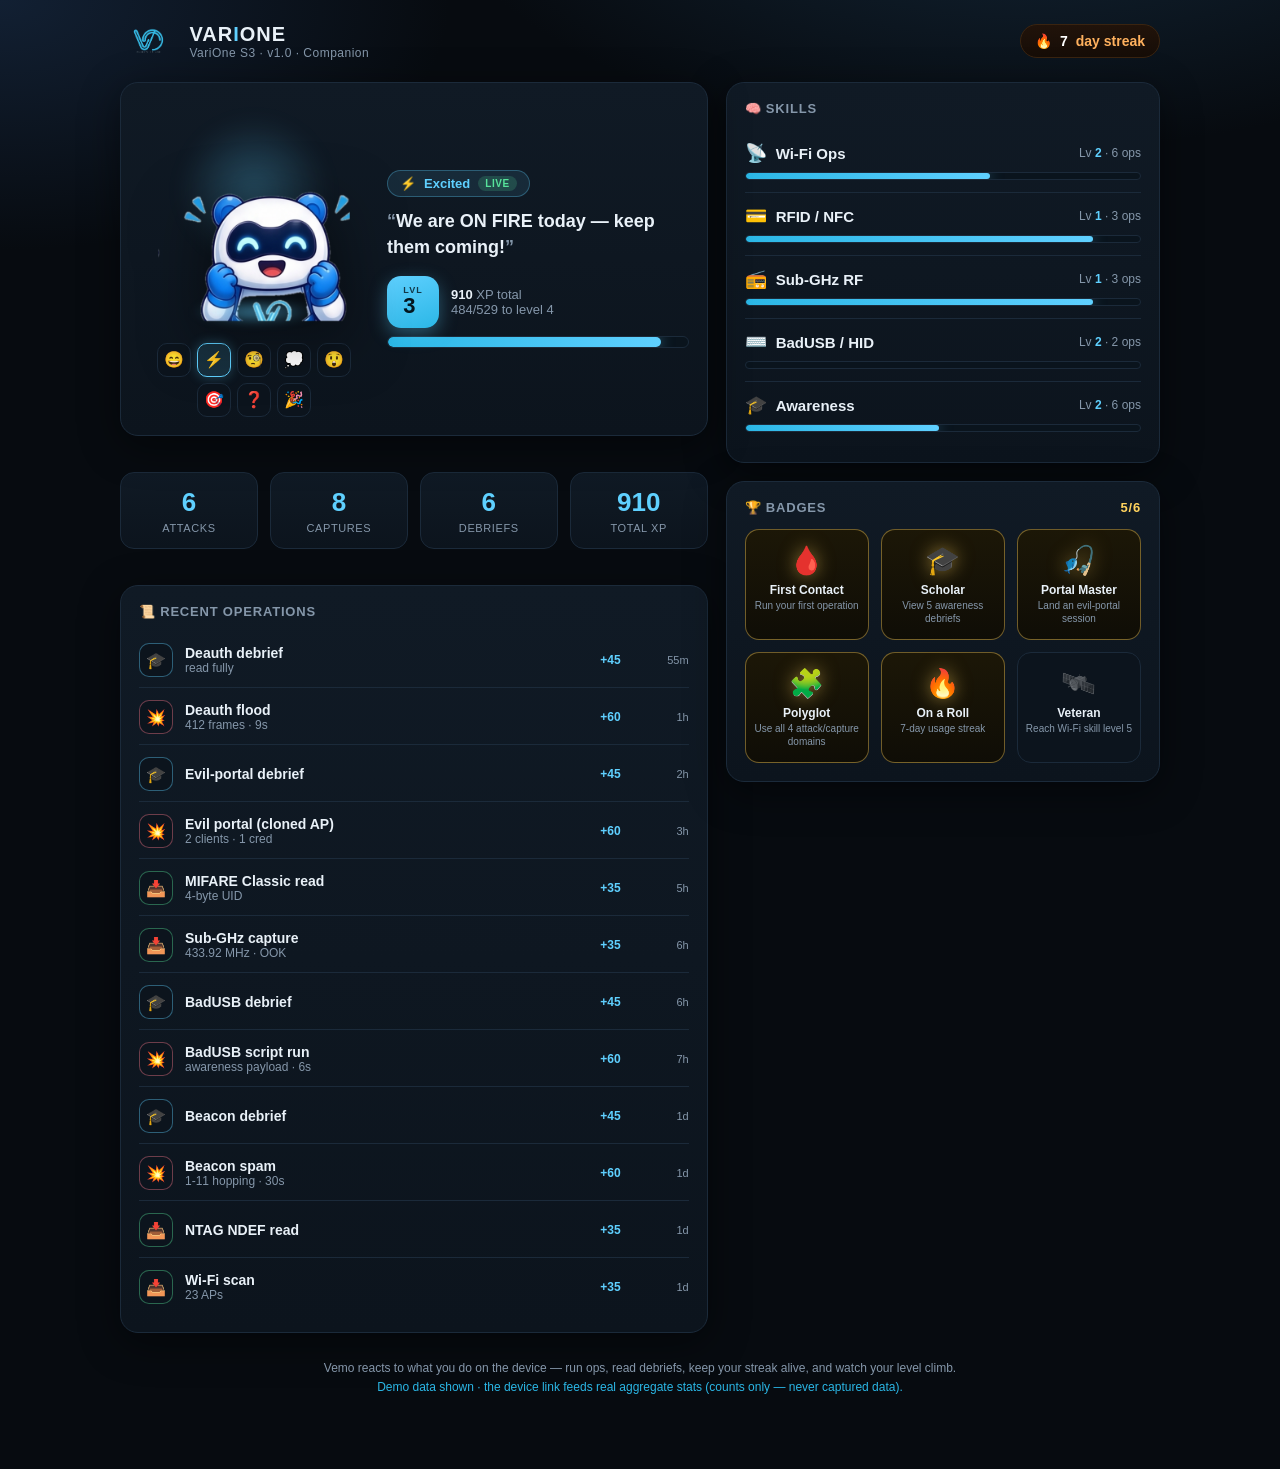
==== commit b1bde48f: "revert(companion): drop chest-emblem recolor (regressed belly); back to clean cutouts" ====
--- a/companion/index.html
+++ b/companion/index.html
@@ -1 +1 @@
-<!DOCTYPE html><!--Ev9LMpf3Qv5bUk568liqF--><html lang="en"><head><meta charSet="utf-8"/><meta name="viewport" content="width=device-width, initial-scale=1"/><link rel="preload" as="image" href="/companion/vemo/logo.png"/><link rel="preload" as="image" href="/companion/vemo/moods/excited.png"/><link rel="stylesheet" href="/companion/_next/static/css/559a97f2cf360df7.css" data-precedence="next"/><link rel="preload" as="script" fetchPriority="low" href="/companion/_next/static/chunks/webpack-e1fc51a0417401c2.js"/><script src="/companion/_next/static/chunks/4bd1b696-c023c6e3521b1417.js" async=""></script><script src="/companion/_next/static/chunks/255-ff2aa54aff9f7291.js" async=""></script><script src="/companion/_next/static/chunks/main-app-71a87562c7416ae0.js" async=""></script><script src="/companion/_next/static/chunks/app/page-c64ee9a047c7ca3e.js" async=""></script><meta name="theme-color" content="#070b10"/><title>VariOne Companion · Vemo</title><meta name="description" content="Gamified companion for the VariOne awareness device — meet Vemo, level up, and track your operations."/><script src="/companion/_next/static/chunks/polyfills-42372ed130431b0a.js" noModule=""></script></head><body><div hidden=""><!--$--><!--/$--></div><main class="shell"><header class="topbar"><div class="brand"><img src="/companion/vemo/logo.png" alt="VariOne" width="92" height="38"/><div><div class="wm">VAR<i>I</i>ONE</div><div class="sub">VariOne S3<!-- --> · <!-- -->v1.0<!-- --> · Companion</div></div></div><div class="streak" title="Best streak: 7 days">🔥 <span class="n">7</span> day streak</div></header><div class="grid"><div class="stack"><div class="card hero"><div class="stage"><div class="vemo-col"><button class="vemo-wrap" title="Tap Vemo to change mood" aria-label="Vemo is Excited. Tap to change mood."><div class="vemo-glow"></div><img class="vemo-art pop" src="/companion/vemo/moods/excited.png" alt="Vemo — Excited" width="240" height="240"/></button><div class="moodgallery" role="tablist" aria-label="Vemo moods"><button class="mdot " title="Happy" aria-label="Happy" aria-selected="false" role="tab">😄</button><button class="mdot on" title="Excited" aria-label="Excited" aria-selected="true" role="tab">⚡</button><button class="mdot " title="Curious" aria-label="Curious" aria-selected="false" role="tab">🧐</button><button class="mdot " title="Thinking" aria-label="Thinking" aria-selected="false" role="tab">💭</button><button class="mdot " title="Surprised" aria-label="Surprised" aria-selected="false" role="tab">😲</button><button class="mdot " title="Focused" aria-label="Focused" aria-selected="false" role="tab">🎯</button><button class="mdot " title="Confused" aria-label="Confused" aria-selected="false" role="tab">❓</button><button class="mdot " title="Celebrating" aria-label="Celebrating" aria-selected="false" role="tab">🎉</button></div></div><div class="info"><span class="moodchip live"><span>⚡</span> <!-- -->Excited<em>live</em></span><p class="speech"><span class="q">“</span>We are ON FIRE today — keep them coming!<span class="q">”</span></p><div class="levelrow"><div class="levelbadge"><span><small>LVL</small><b>3</b></span></div><div class="levelmeta"><div><b>910</b> XP total</div><div>484<!-- -->/<!-- -->529<!-- --> to level <!-- -->4</div></div></div><div class="bar"><span style="width:91%"></span></div></div></div></div><div class="stats"><div class="stat"><div class="v">6</div><div class="l">Attacks</div></div><div class="stat"><div class="v">8</div><div class="l">Captures</div></div><div class="stat"><div class="v">6</div><div class="l">Debriefs</div></div><div class="stat"><div class="v">910</div><div class="l">Total XP</div></div></div><div class="card"><h2>📜 Recent operations</h2><div class="timeline"><div class="row"><div class="dot debrief">🎓</div><div class="meta"><div class="lab">Deauth debrief</div><div class="det">read fully</div></div><div class="xp">+<!-- -->45</div><div class="ago">55m</div></div><div class="row"><div class="dot attack">💥</div><div class="meta"><div class="lab">Deauth flood</div><div class="det">412 frames · 9s</div></div><div class="xp">+<!-- -->60</div><div class="ago">1h</div></div><div class="row"><div class="dot debrief">🎓</div><div class="meta"><div class="lab">Evil-portal debrief</div></div><div class="xp">+<!-- -->45</div><div class="ago">2h</div></div><div class="row"><div class="dot attack">💥</div><div class="meta"><div class="lab">Evil portal (cloned AP)</div><div class="det">2 clients · 1 cred</div></div><div class="xp">+<!-- -->60</div><div class="ago">3h</div></div><div class="row"><div class="dot capture">📥</div><div class="meta"><div class="lab">MIFARE Classic read</div><div class="det">4-byte UID</div></div><div class="xp">+<!-- -->35</div><div class="ago">5h</div></div><div class="row"><div class="dot capture">📥</div><div class="meta"><div class="lab">Sub-GHz capture</div><div class="det">433.92 MHz · OOK</div></div><div class="xp">+<!-- -->35</div><div class="ago">6h</div></div><div class="row"><div class="dot debrief">🎓</div><div class="meta"><div class="lab">BadUSB debrief</div></div><div class="xp">+<!-- -->45</div><div class="ago">6h</div></div><div class="row"><div class="dot attack">💥</div><div class="meta"><div class="lab">BadUSB script run</div><div class="det">awareness payload · 6s</div></div><div class="xp">+<!-- -->60</div><div class="ago">7h</div></div><div class="row"><div class="dot debrief">🎓</div><div class="meta"><div class="lab">Beacon debrief</div></div><div class="xp">+<!-- -->45</div><div class="ago">1d</div></div><div class="row"><div class="dot attack">💥</div><div class="meta"><div class="lab">Beacon spam</div><div class="det">1-11 hopping · 30s</div></div><div class="xp">+<!-- -->60</div><div class="ago">1d</div></div><div class="row"><div class="dot capture">📥</div><div class="meta"><div class="lab">NTAG NDEF read</div></div><div class="xp">+<!-- -->35</div><div class="ago">1d</div></div><div class="row"><div class="dot capture">📥</div><div class="meta"><div class="lab">Wi-Fi scan</div><div class="det">23 APs</div></div><div class="xp">+<!-- -->35</div><div class="ago">1d</div></div></div></div></div><div class="stack"><div class="card"><h2>🧠 Skills</h2><div class="skill"><div class="top"><span class="name"><span class="ic">📡</span>Wi-Fi Ops</span><span class="lv">Lv <b>2</b> · <!-- -->6<!-- --> ops</span></div><div class="bar"><span style="width:62%"></span></div></div><div class="skill"><div class="top"><span class="name"><span class="ic">💳</span>RFID / NFC</span><span class="lv">Lv <b>1</b> · <!-- -->3<!-- --> ops</span></div><div class="bar"><span style="width:88%"></span></div></div><div class="skill"><div class="top"><span class="name"><span class="ic">📻</span>Sub-GHz RF</span><span class="lv">Lv <b>1</b> · <!-- -->3<!-- --> ops</span></div><div class="bar"><span style="width:88%"></span></div></div><div class="skill"><div class="top"><span class="name"><span class="ic">⌨️</span>BadUSB / HID</span><span class="lv">Lv <b>2</b> · <!-- -->2<!-- --> ops</span></div><div class="bar"><span style="width:0%"></span></div></div><div class="skill"><div class="top"><span class="name"><span class="ic">🎓</span>Awareness</span><span class="lv">Lv <b>2</b> · <!-- -->6<!-- --> ops</span></div><div class="bar"><span style="width:49%"></span></div></div></div><div class="card"><h2>🏆 Badges <span style="margin-left:auto;color:var(--gold)">5<!-- -->/<!-- -->6</span></h2><div class="badges"><div class="badge on" title="Run your first operation"><div class="em">🩸</div><div class="bn">First Contact</div><div class="bd">Run your first operation</div></div><div class="badge on" title="View 5 awareness debriefs"><div class="em">🎓</div><div class="bn">Scholar</div><div class="bd">View 5 awareness debriefs</div></div><div class="badge on" title="Land an evil-portal session"><div class="em">🎣</div><div class="bn">Portal Master</div><div class="bd">Land an evil-portal session</div></div><div class="badge on" title="Use all 4 attack/capture domains"><div class="em">🧩</div><div class="bn">Polyglot</div><div class="bd">Use all 4 attack/capture domains</div></div><div class="badge on" title="7-day usage streak"><div class="em">🔥</div><div class="bn">On a Roll</div><div class="bd">7-day usage streak</div></div><div class="badge " title="Reach Wi-Fi skill level 5"><div class="em">🛰️</div><div class="bn">Veteran</div><div class="bd">Reach Wi-Fi skill level 5</div></div></div></div></div></div><p class="foot">Vemo reacts to what you do on the device — run ops, read debriefs, keep your streak alive, and watch your level climb.<br/><span class="seam">Demo data shown · the device link feeds real aggregate stats (counts only — never captured data).</span></p></main><!--$--><!--/$--><script src="/companion/_next/static/chunks/webpack-e1fc51a0417401c2.js" id="_R_" async=""></script><script>(self.__next_f=self.__next_f||[]).push([0])</script><script>self.__next_f.push([1,"1:\"$Sreact.fragment\"\n2:I[9766,[],\"\"]\n3:I[8924,[],\"\"]\n5:I[4431,[],\"OutletBoundary\"]\n7:I[5278,[],\"AsyncMetadataOutlet\"]\n9:I[4431,[],\"ViewportBoundary\"]\nb:I[4431,[],\"MetadataBoundary\"]\nc:\"$Sreact.suspense\"\ne:I[7150,[],\"\"]\n:HL[\"/companion/_next/static/css/559a97f2cf360df7.css\",\"style\"]\n"])</script><script>self.__next_f.push([1,"0:{\"P\":null,\"b\":\"Ev9LMpf3Qv5bUk568liqF\",\"p\":\"/companion\",\"c\":[\"\",\"\"],\"i\":false,\"f\":[[[\"\",{\"children\":[\"__PAGE__\",{}]},\"$undefined\",\"$undefined\",true],[\"\",[\"$\",\"$1\",\"c\",{\"children\":[[[\"$\",\"link\",\"0\",{\"rel\":\"stylesheet\",\"href\":\"/companion/_next/static/css/559a97f2cf360df7.css\",\"precedence\":\"next\",\"crossOrigin\":\"$undefined\",\"nonce\":\"$undefined\"}]],[\"$\",\"html\",null,{\"lang\":\"en\",\"children\":[\"$\",\"body\",null,{\"children\":[\"$\",\"$L2\",null,{\"parallelRouterKey\":\"children\",\"error\":\"$undefined\",\"errorStyles\":\"$undefined\",\"errorScripts\":\"$undefined\",\"template\":[\"$\",\"$L3\",null,{}],\"templateStyles\":\"$undefined\",\"templateScripts\":\"$undefined\",\"notFound\":[[[\"$\",\"title\",null,{\"children\":\"404: This page could not be found.\"}],[\"$\",\"div\",null,{\"style\":{\"fontFamily\":\"system-ui,\\\"Segoe UI\\\",Roboto,Helvetica,Arial,sans-serif,\\\"Apple Color Emoji\\\",\\\"Segoe UI Emoji\\\"\",\"height\":\"100vh\",\"textAlign\":\"center\",\"display\":\"flex\",\"flexDirection\":\"column\",\"alignItems\":\"center\",\"justifyContent\":\"center\"},\"children\":[\"$\",\"div\",null,{\"children\":[[\"$\",\"style\",null,{\"dangerouslySetInnerHTML\":{\"__html\":\"body{color:#000;background:#fff;margin:0}.next-error-h1{border-right:1px solid rgba(0,0,0,.3)}@media (prefers-color-scheme:dark){body{color:#fff;background:#000}.next-error-h1{border-right:1px solid rgba(255,255,255,.3)}}\"}}],[\"$\",\"h1\",null,{\"className\":\"next-error-h1\",\"style\":{\"display\":\"inline-block\",\"margin\":\"0 20px 0 0\",\"padding\":\"0 23px 0 0\",\"fontSize\":24,\"fontWeight\":500,\"verticalAlign\":\"top\",\"lineHeight\":\"49px\"},\"children\":404}],[\"$\",\"div\",null,{\"style\":{\"display\":\"inline-block\"},\"children\":[\"$\",\"h2\",null,{\"style\":{\"fontSize\":14,\"fontWeight\":400,\"lineHeight\":\"49px\",\"margin\":0},\"children\":\"This page could not be found.\"}]}]]}]}]],[]],\"forbidden\":\"$undefined\",\"unauthorized\":\"$undefined\"}]}]}]]}],{\"children\":[\"__PAGE__\",[\"$\",\"$1\",\"c\",{\"children\":[\"$L4\",null,[\"$\",\"$L5\",null,{\"children\":[\"$L6\",[\"$\",\"$L7\",null,{\"promise\":\"$@8\"}]]}]]}],{},null,false]},null,false],[\"$\",\"$1\",\"h\",{\"children\":[null,[[\"$\",\"$L9\",null,{\"children\":\"$La\"}],null],[\"$\",\"$Lb\",null,{\"children\":[\"$\",\"div\",null,{\"hidden\":true,\"children\":[\"$\",\"$c\",null,{\"fallback\":null,\"children\":\"$Ld\"}]}]}]]}],false]],\"m\":\"$undefined\",\"G\":[\"$e\",[]],\"s\":false,\"S\":true}\n"])</script><script>self.__next_f.push([1,"f:I[5302,[\"974\",\"static/chunks/app/page-c64ee9a047c7ca3e.js\"],\"default\"]\n"])</script><script>self.__next_f.push([1,"4:[\"$\",\"main\",null,{\"className\":\"shell\",\"children\":[[\"$\",\"header\",null,{\"className\":\"topbar\",\"children\":[[\"$\",\"div\",null,{\"className\":\"brand\",\"children\":[[\"$\",\"img\",null,{\"src\":\"/companion/vemo/logo.png\",\"alt\":\"VariOne\",\"width\":92,\"height\":38}],[\"$\",\"div\",null,{\"children\":[[\"$\",\"div\",null,{\"className\":\"wm\",\"children\":[\"VAR\",[\"$\",\"i\",null,{\"children\":\"I\"}],\"ONE\"]}],[\"$\",\"div\",null,{\"className\":\"sub\",\"children\":[\"VariOne S3\",\" · \",\"v1.0\",\" · Companion\"]}]]}]]}],[\"$\",\"div\",null,{\"className\":\"streak\",\"title\":\"Best streak: 7 days\",\"children\":[\"🔥 \",[\"$\",\"span\",null,{\"className\":\"n\",\"children\":7}],\" day streak\"]}]]}],[\"$\",\"div\",null,{\"className\":\"grid\",\"children\":[[\"$\",\"div\",null,{\"className\":\"stack\",\"children\":[[\"$\",\"$Lf\",null,{\"p\":{\"deviceName\":\"VariOne S3\",\"firmware\":\"v1.0\",\"totalXp\":910,\"level\":3,\"xpInLevel\":484,\"xpForLevel\":529,\"mood\":{\"mood\":\"excited\",\"art\":\"/vemo/moods/excited.png\",\"emoji\":\"⚡\",\"title\":\"Excited\",\"line\":\"We are ON FIRE today — keep them coming!\"},\"skills\":[{\"category\":\"wifi\",\"name\":\"Wi-Fi Ops\",\"icon\":\"📡\",\"level\":2,\"xp\":310,\"xpInLevel\":190,\"xpForLevel\":306,\"count\":6},{\"category\":\"rfid\",\"name\":\"RFID / NFC\",\"icon\":\"💳\",\"level\":1,\"xp\":105,\"xpInLevel\":105,\"xpForLevel\":120,\"count\":3},{\"category\":\"rf\",\"name\":\"Sub-GHz RF\",\"icon\":\"📻\",\"level\":1,\"xp\":105,\"xpInLevel\":105,\"xpForLevel\":120,\"count\":3},{\"category\":\"badusb\",\"name\":\"BadUSB / HID\",\"icon\":\"⌨️\",\"level\":2,\"xp\":120,\"xpInLevel\":0,\"xpForLevel\":306,\"count\":2},{\"category\":\"awareness\",\"name\":\"Awareness\",\"icon\":\"🎓\",\"level\":2,\"xp\":270,\"xpInLevel\":150,\"xpForLevel\":306,\"count\":6}],\"badges\":[{\"id\":\"first-blood\",\"name\":\"First Contact\",\"desc\":\"Run your first operation\",\"icon\":\"🩸\",\"earned\":true},{\"id\":\"scholar\",\"name\":\"Scholar\",\"desc\":\"View 5 awareness debriefs\",\"icon\":\"🎓\",\"earned\":true},{\"id\":\"portal-master\",\"name\":\"Portal Master\",\"desc\":\"Land an evil-portal session\",\"icon\":\"🎣\",\"earned\":true},{\"id\":\"polyglot\",\"name\":\"Polyglot\",\"desc\":\"Use all 4 attack/capture domains\",\"icon\":\"🧩\",\"earned\":true},{\"id\":\"streak-7\",\"name\":\"On a Roll\",\"desc\":\"7-day usage streak\",\"icon\":\"🔥\",\"earned\":true},{\"id\":\"veteran\",\"name\":\"Veteran\",\"desc\":\"Reach Wi-Fi skill level 5\",\"icon\":\"🛰️\",\"earned\":false}],\"streakDays\":7,\"bestStreak\":7,\"counts\":{\"attack\":6,\"capture\":8,\"debrief\":6,\"session\":0},\"recent\":[{\"id\":\"e1\",\"kind\":\"debrief\",\"category\":\"awareness\",\"label\":\"Deauth debrief\",\"ts\":1781784828894,\"detail\":\"read fully\"},{\"id\":\"e0\",\"kind\":\"attack\",\"category\":\"wifi\",\"label\":\"Deauth flood\",\"ts\":1781784528894,\"detail\":\"412 frames · 9s\"},{\"id\":\"e3\",\"kind\":\"debrief\",\"category\":\"awareness\",\"label\":\"Evil-portal debrief\",\"ts\":1781777568894,\"detail\":\"$undefined\"},{\"id\":\"e2\",\"kind\":\"attack\",\"category\":\"wifi\",\"label\":\"Evil portal (cloned AP)\",\"ts\":1781777328894,\"detail\":\"2 clients · 1 cred\"},{\"id\":\"e4\",\"kind\":\"capture\",\"category\":\"rfid\",\"label\":\"MIFARE Classic read\",\"ts\":1781770128894,\"detail\":\"4-byte UID\"},{\"id\":\"e5\",\"kind\":\"capture\",\"category\":\"rf\",\"label\":\"Sub-GHz capture\",\"ts\":1781766528894,\"detail\":\"433.92 MHz · OOK\"},{\"id\":\"e7\",\"kind\":\"debrief\",\"category\":\"awareness\",\"label\":\"BadUSB debrief\",\"ts\":1781763108894,\"detail\":\"$undefined\"},{\"id\":\"e6\",\"kind\":\"attack\",\"category\":\"badusb\",\"label\":\"BadUSB script run\",\"ts\":1781762928894,\"detail\":\"awareness payload · 6s\"},{\"id\":\"e11\",\"kind\":\"debrief\",\"category\":\"awareness\",\"label\":\"Beacon debrief\",\"ts\":1781694588894,\"detail\":\"$undefined\"},{\"id\":\"e8\",\"kind\":\"attack\",\"category\":\"wifi\",\"label\":\"Beacon spam\",\"ts\":1781694528894,\"detail\":\"1-11 hopping · 30s\"},{\"id\":\"e9\",\"kind\":\"capture\",\"category\":\"rfid\",\"label\":\"NTAG NDEF read\",\"ts\":1781687328894,\"detail\":\"$undefined\"},{\"id\":\"e10\",\"kind\":\"capture\",\"category\":\"wifi\",\"label\":\"Wi-Fi scan\",\"ts\":1781683728894,\"detail\":\"23 APs\"}]}}],[\"$\",\"div\",null,{\"className\":\"stats\",\"children\":[[\"$\",\"div\",null,{\"className\":\"stat\",\"children\":[[\"$\",\"div\",null,{\"className\":\"v\",\"children\":6}],[\"$\",\"div\",null,{\"className\":\"l\",\"children\":\"Attacks\"}]]}],[\"$\",\"div\",null,{\"className\":\"stat\",\"children\":[[\"$\",\"div\",null,{\"className\":\"v\",\"children\":8}],[\"$\",\"div\",null,{\"className\":\"l\",\"children\":\"Captures\"}]]}],[\"$\",\"div\",null,{\"className\":\"stat\",\"children\":[[\"$\",\"div\",null,{\"className\":\"v\",\"children\":6}],[\"$\",\"div\",null,{\"className\":\"l\",\"children\":\"Debriefs\"}]]}],[\"$\",\"div\",null,{\"className\":\"stat\",\"children\":[[\"$\",\"div\",null,{\"className\":\"v\",\"children\":\"910\"}],[\"$\",\"div\",null,{\"className\":\"l\",\"children\":\"Total XP\"}]]}]]}],[\"$\",\"div\",null,{\"className\":\"card\",\"children\":[[\"$\",\"h2\",null,{\"children\":\"📜 Recent operations\"}],[\"$\",\"div\",null,{\"className\":\"timeline\",\"children\":[[\"$\",\"div\",\"e1\",{\"className\":\"row\",\"children\":[[\"$\",\"div\",null,{\"className\":\"dot debrief\",\"children\":\"🎓\"}],[\"$\",\"div\",null,{\"className\":\"meta\",\"children\":[[\"$\",\"div\",null,{\"className\":\"lab\",\"children\":\"Deauth debrief\"}],[\"$\",\"div\",null,{\"className\":\"det\",\"children\":\"read fully\"}]]}],[\"$\",\"div\",null,{\"className\":\"xp\",\"children\":[\"+\",45]}],[\"$\",\"div\",null,{\"className\":\"ago\",\"children\":\"55m\"}]]}],[\"$\",\"div\",\"e0\",{\"className\":\"row\",\"children\":[[\"$\",\"div\",null,{\"className\":\"dot attack\",\"children\":\"💥\"}],[\"$\",\"div\",null,{\"className\":\"meta\",\"children\":[[\"$\",\"div\",null,{\"className\":\"lab\",\"children\":\"Deauth flood\"}],[\"$\",\"div\",null,{\"className\":\"det\",\"children\":\"412 frames · 9s\"}]]}],[\"$\",\"div\",null,{\"className\":\"xp\",\"children\":[\"+\",60]}],[\"$\",\"div\",null,{\"className\":\"ago\",\"children\":\"1h\"}]]}],[\"$\",\"div\",\"e3\",{\"className\":\"row\",\"children\":[\"$L10\",\"$L11\",\"$L12\",\"$L13\"]}],\"$L14\",\"$L15\",\"$L16\",\"$L17\",\"$L18\",\"$L19\",\"$L1a\",\"$L1b\",\"$L1c\"]}]]}]]}],\"$L1d\"]}],\"$L1e\"]}]\n"])</script><script>self.__next_f.push([1,"10:[\"$\",\"div\",null,{\"className\":\"dot debrief\",\"children\":\"🎓\"}]\n11:[\"$\",\"div\",null,{\"className\":\"meta\",\"children\":[[\"$\",\"div\",null,{\"className\":\"lab\",\"children\":\"Evil-portal debrief\"}],\"$undefined\"]}]\n12:[\"$\",\"div\",null,{\"className\":\"xp\",\"children\":[\"+\",45]}]\n13:[\"$\",\"div\",null,{\"className\":\"ago\",\"children\":\"2h\"}]\n14:[\"$\",\"div\",\"e2\",{\"className\":\"row\",\"children\":[[\"$\",\"div\",null,{\"className\":\"dot attack\",\"children\":\"💥\"}],[\"$\",\"div\",null,{\"className\":\"meta\",\"children\":[[\"$\",\"div\",null,{\"className\":\"lab\",\"children\":\"Evil portal (cloned AP)\"}],[\"$\",\"div\",null,{\"className\":\"det\",\"children\":\"2 clients · 1 cred\"}]]}],[\"$\",\"div\",null,{\"className\":\"xp\",\"children\":[\"+\",60]}],[\"$\",\"div\",null,{\"className\":\"ago\",\"children\":\"3h\"}]]}]\n15:[\"$\",\"div\",\"e4\",{\"className\":\"row\",\"children\":[[\"$\",\"div\",null,{\"className\":\"dot capture\",\"children\":\"📥\"}],[\"$\",\"div\",null,{\"className\":\"meta\",\"children\":[[\"$\",\"div\",null,{\"className\":\"lab\",\"children\":\"MIFARE Classic read\"}],[\"$\",\"div\",null,{\"className\":\"det\",\"children\":\"4-byte UID\"}]]}],[\"$\",\"div\",null,{\"className\":\"xp\",\"children\":[\"+\",35]}],[\"$\",\"div\",null,{\"className\":\"ago\",\"children\":\"5h\"}]]}]\n16:[\"$\",\"div\",\"e5\",{\"className\":\"row\",\"children\":[[\"$\",\"div\",null,{\"className\":\"dot capture\",\"children\":\"📥\"}],[\"$\",\"div\",null,{\"className\":\"meta\",\"children\":[[\"$\",\"div\",null,{\"className\":\"lab\",\"children\":\"Sub-GHz capture\"}],[\"$\",\"div\",null,{\"className\":\"det\",\"children\":\"433.92 MHz · OOK\"}]]}],[\"$\",\"div\",null,{\"className\":\"xp\",\"children\":[\"+\",35]}],[\"$\",\"div\",null,{\"className\":\"ago\",\"children\":\"6h\"}]]}]\n17:[\"$\",\"div\",\"e7\",{\"className\":\"row\",\"children\":[[\"$\",\"div\",null,{\"className\":\"dot debrief\",\"children\":\"🎓\"}],[\"$\",\"div\",null,{\"className\":\"meta\",\"children\":[[\"$\",\"div\",null,{\"className\":\"lab\",\"children\":\"BadUSB debrief\"}],\"$undefined\"]}],[\"$\",\"div\",null,{\"className\":\"xp\",\"children\":[\"+\",45]}],[\"$\",\"div\",null,{\"className\":\"ago\",\"children\":\"6h\"}]]}]\n18:[\"$\",\"div\",\"e6\",{\"className\":\"row\",\"children\":[[\"$\",\"div\",null,{\"className\":\"dot attack\",\"children\":\"💥\"}],[\"$\",\"div\",null,{\"className\""])</script><script>self.__next_f.push([1,":\"meta\",\"children\":[[\"$\",\"div\",null,{\"className\":\"lab\",\"children\":\"BadUSB script run\"}],[\"$\",\"div\",null,{\"className\":\"det\",\"children\":\"awareness payload · 6s\"}]]}],[\"$\",\"div\",null,{\"className\":\"xp\",\"children\":[\"+\",60]}],[\"$\",\"div\",null,{\"className\":\"ago\",\"children\":\"7h\"}]]}]\n19:[\"$\",\"div\",\"e11\",{\"className\":\"row\",\"children\":[[\"$\",\"div\",null,{\"className\":\"dot debrief\",\"children\":\"🎓\"}],[\"$\",\"div\",null,{\"className\":\"meta\",\"children\":[[\"$\",\"div\",null,{\"className\":\"lab\",\"children\":\"Beacon debrief\"}],\"$undefined\"]}],[\"$\",\"div\",null,{\"className\":\"xp\",\"children\":[\"+\",45]}],[\"$\",\"div\",null,{\"className\":\"ago\",\"children\":\"1d\"}]]}]\n1a:[\"$\",\"div\",\"e8\",{\"className\":\"row\",\"children\":[[\"$\",\"div\",null,{\"className\":\"dot attack\",\"children\":\"💥\"}],[\"$\",\"div\",null,{\"className\":\"meta\",\"children\":[[\"$\",\"div\",null,{\"className\":\"lab\",\"children\":\"Beacon spam\"}],[\"$\",\"div\",null,{\"className\":\"det\",\"children\":\"1-11 hopping · 30s\"}]]}],[\"$\",\"div\",null,{\"className\":\"xp\",\"children\":[\"+\",60]}],[\"$\",\"div\",null,{\"className\":\"ago\",\"children\":\"1d\"}]]}]\n1b:[\"$\",\"div\",\"e9\",{\"className\":\"row\",\"children\":[[\"$\",\"div\",null,{\"className\":\"dot capture\",\"children\":\"📥\"}],[\"$\",\"div\",null,{\"className\":\"meta\",\"children\":[[\"$\",\"div\",null,{\"className\":\"lab\",\"children\":\"NTAG NDEF read\"}],\"$undefined\"]}],[\"$\",\"div\",null,{\"className\":\"xp\",\"children\":[\"+\",35]}],[\"$\",\"div\",null,{\"className\":\"ago\",\"children\":\"1d\"}]]}]\n1c:[\"$\",\"div\",\"e10\",{\"className\":\"row\",\"children\":[[\"$\",\"div\",null,{\"className\":\"dot capture\",\"children\":\"📥\"}],[\"$\",\"div\",null,{\"className\":\"meta\",\"children\":[[\"$\",\"div\",null,{\"className\":\"lab\",\"children\":\"Wi-Fi scan\"}],[\"$\",\"div\",null,{\"className\":\"det\",\"children\":\"23 APs\"}]]}],[\"$\",\"div\",null,{\"className\":\"xp\",\"children\":[\"+\",35]}],[\"$\",\"div\",null,{\"className\":\"ago\",\"children\":\"1d\"}]]}]\n"])</script><script>self.__next_f.push([1,"1d:[\"$\",\"div\",null,{\"className\":\"stack\",\"children\":[[\"$\",\"div\",null,{\"className\":\"card\",\"children\":[[\"$\",\"h2\",null,{\"children\":\"🧠 Skills\"}],[[\"$\",\"div\",\"wifi\",{\"className\":\"skill\",\"children\":[[\"$\",\"div\",null,{\"className\":\"top\",\"children\":[[\"$\",\"span\",null,{\"className\":\"name\",\"children\":[[\"$\",\"span\",null,{\"className\":\"ic\",\"children\":\"📡\"}],\"Wi-Fi Ops\"]}],[\"$\",\"span\",null,{\"className\":\"lv\",\"children\":[\"Lv \",[\"$\",\"b\",null,{\"children\":2}],\" · \",6,\" ops\"]}]]}],[\"$\",\"div\",null,{\"className\":\"bar\",\"children\":[\"$\",\"span\",null,{\"style\":{\"width\":\"62%\"}}]}]]}],[\"$\",\"div\",\"rfid\",{\"className\":\"skill\",\"children\":[[\"$\",\"div\",null,{\"className\":\"top\",\"children\":[[\"$\",\"span\",null,{\"className\":\"name\",\"children\":[[\"$\",\"span\",null,{\"className\":\"ic\",\"children\":\"💳\"}],\"RFID / NFC\"]}],[\"$\",\"span\",null,{\"className\":\"lv\",\"children\":[\"Lv \",[\"$\",\"b\",null,{\"children\":1}],\" · \",3,\" ops\"]}]]}],[\"$\",\"div\",null,{\"className\":\"bar\",\"children\":[\"$\",\"span\",null,{\"style\":{\"width\":\"88%\"}}]}]]}],[\"$\",\"div\",\"rf\",{\"className\":\"skill\",\"children\":[[\"$\",\"div\",null,{\"className\":\"top\",\"children\":[[\"$\",\"span\",null,{\"className\":\"name\",\"children\":[[\"$\",\"span\",null,{\"className\":\"ic\",\"children\":\"📻\"}],\"Sub-GHz RF\"]}],[\"$\",\"span\",null,{\"className\":\"lv\",\"children\":[\"Lv \",[\"$\",\"b\",null,{\"children\":1}],\" · \",3,\" ops\"]}]]}],[\"$\",\"div\",null,{\"className\":\"bar\",\"children\":[\"$\",\"span\",null,{\"style\":{\"width\":\"88%\"}}]}]]}],[\"$\",\"div\",\"badusb\",{\"className\":\"skill\",\"children\":[[\"$\",\"div\",null,{\"className\":\"top\",\"children\":[[\"$\",\"span\",null,{\"className\":\"name\",\"children\":[[\"$\",\"span\",null,{\"className\":\"ic\",\"children\":\"⌨️\"}],\"BadUSB / HID\"]}],[\"$\",\"span\",null,{\"className\":\"lv\",\"children\":[\"Lv \",[\"$\",\"b\",null,{\"children\":2}],\" · \",2,\" ops\"]}]]}],[\"$\",\"div\",null,{\"className\":\"bar\",\"children\":[\"$\",\"span\",null,{\"style\":{\"width\":\"0%\"}}]}]]}],[\"$\",\"div\",\"awareness\",{\"className\":\"skill\",\"children\":[[\"$\",\"div\",null,{\"className\":\"top\",\"children\":[[\"$\",\"span\",null,{\"className\":\"name\",\"children\":[[\"$\",\"span\",null,{\"className\":\"ic\",\"children\":\"🎓\"}],\"Awareness\"]}],[\"$\",\"span\",null,{\"className\":\"lv\",\"children\":[\"Lv \",[\"$\",\"b\",null,{\"children\":2}],\" · \",6,\" ops\"]}]]}],[\"$\",\"div\",null,{\"className\":\"bar\",\"children\":[\"$\",\"span\",null,{\"style\":{\"width\":\"49%\"}}]}]]}]]]}],[\"$\",\"div\",null,{\"className\":\"card\",\"children\":[[\"$\",\"h2\",null,{\"children\":[\"🏆 Badges \",[\"$\",\"span\",null,{\"style\":{\"marginLeft\":\"auto\",\"color\":\"var(--gold)\"},\"children\":[5,\"/\",6]}]]}],[\"$\",\"div\",null,{\"className\":\"badges\",\"children\":[[\"$\",\"div\",\"first-blood\",{\"className\":\"badge on\",\"title\":\"Run your first operation\",\"children\":[[\"$\",\"div\",null,{\"className\":\"em\",\"children\":\"🩸\"}],[\"$\",\"div\",null,{\"className\":\"bn\",\"children\":\"First Contact\"}],[\"$\",\"div\",null,{\"className\":\"bd\",\"children\":\"Run your first operation\"}]]}],[\"$\",\"div\",\"scholar\",{\"className\":\"badge on\",\"title\":\"View 5 awareness debriefs\",\"children\":[[\"$\",\"div\",null,{\"className\":\"em\",\"children\":\"🎓\"}],[\"$\",\"div\",null,{\"className\":\"bn\",\"children\":\"Scholar\"}],[\"$\",\"div\",null,{\"className\":\"bd\",\"children\":\"View 5 awareness debriefs\"}]]}],[\"$\",\"div\",\"portal-master\",{\"className\":\"badge on\",\"title\":\"Land an evil-portal session\",\"children\":[[\"$\",\"div\",null,{\"className\":\"em\",\"children\":\"🎣\"}],[\"$\",\"div\",null,{\"className\":\"bn\",\"children\":\"Portal Master\"}],[\"$\",\"div\",null,{\"className\":\"bd\",\"children\":\"Land an evil-portal session\"}]]}],[\"$\",\"div\",\"polyglot\",{\"className\":\"badge on\",\"title\":\"Use all 4 attack/capture domains\",\"children\":[[\"$\",\"div\",null,{\"className\":\"em\",\"children\":\"🧩\"}],[\"$\",\"div\",null,{\"className\":\"bn\",\"children\":\"Polyglot\"}],[\"$\",\"div\",null,{\"className\":\"bd\",\"children\":\"Use all 4 attack/capture domains\"}]]}],[\"$\",\"div\",\"streak-7\",{\"className\":\"badge on\",\"title\":\"7-day usage streak\",\"children\":[[\"$\",\"div\",null,{\"className\":\"em\",\"children\":\"🔥\"}],[\"$\",\"div\",null,{\"className\":\"bn\",\"children\":\"On a Roll\"}],[\"$\",\"div\",null,{\"className\":\"bd\",\"children\":\"7-day usage streak\"}]]}],[\"$\",\"div\",\"veteran\",{\"className\":\"badge \",\"title\":\"Reach Wi-Fi skill level 5\",\"children\":[[\"$\",\"div\",null,{\"className\":\"em\",\"children\":\"🛰️\"}],[\"$\",\"div\",null,{\"className\":\"bn\",\"children\":\"Veteran\"}],[\"$\",\"div\",null,{\"className\":\"bd\",\"children\":\"Reach Wi-Fi skill level 5\"}]]}]]}]]}]]}]\n"])</script><script>self.__next_f.push([1,"1e:[\"$\",\"p\",null,{\"className\":\"foot\",\"children\":[\"Vemo reacts to what you do on the device — run ops, read debriefs, keep your streak alive, and watch your level climb.\",[\"$\",\"br\",null,{}],[\"$\",\"span\",null,{\"className\":\"seam\",\"children\":\"Demo data shown · the device link feeds real aggregate stats (counts only — never captured data).\"}]]}]\n"])</script><script>self.__next_f.push([1,"a:[[\"$\",\"meta\",\"0\",{\"charSet\":\"utf-8\"}],[\"$\",\"meta\",\"1\",{\"name\":\"viewport\",\"content\":\"width=device-width, initial-scale=1\"}],[\"$\",\"meta\",\"2\",{\"name\":\"theme-color\",\"content\":\"#070b10\"}]]\n6:null\n"])</script><script>self.__next_f.push([1,"8:{\"metadata\":[[\"$\",\"title\",\"0\",{\"children\":\"VariOne Companion · Vemo\"}],[\"$\",\"meta\",\"1\",{\"name\":\"description\",\"content\":\"Gamified companion for the VariOne awareness device — meet Vemo, level up, and track your operations.\"}]],\"error\":null,\"digest\":\"$undefined\"}\n"])</script><script>self.__next_f.push([1,"d:\"$8:metadata\"\n"])</script></body></html>+<!DOCTYPE html><!--eTRWeDSafVjwQ5rVafZWD--><html lang="en"><head><meta charSet="utf-8"/><meta name="viewport" content="width=device-width, initial-scale=1"/><link rel="preload" as="image" href="/companion/vemo/logo.png"/><link rel="preload" as="image" href="/companion/vemo/moods/excited.png"/><link rel="stylesheet" href="/companion/_next/static/css/559a97f2cf360df7.css" data-precedence="next"/><link rel="preload" as="script" fetchPriority="low" href="/companion/_next/static/chunks/webpack-e1fc51a0417401c2.js"/><script src="/companion/_next/static/chunks/4bd1b696-c023c6e3521b1417.js" async=""></script><script src="/companion/_next/static/chunks/255-ff2aa54aff9f7291.js" async=""></script><script src="/companion/_next/static/chunks/main-app-71a87562c7416ae0.js" async=""></script><script src="/companion/_next/static/chunks/app/page-c64ee9a047c7ca3e.js" async=""></script><meta name="theme-color" content="#070b10"/><title>VariOne Companion · Vemo</title><meta name="description" content="Gamified companion for the VariOne awareness device — meet Vemo, level up, and track your operations."/><script src="/companion/_next/static/chunks/polyfills-42372ed130431b0a.js" noModule=""></script></head><body><div hidden=""><!--$--><!--/$--></div><main class="shell"><header class="topbar"><div class="brand"><img src="/companion/vemo/logo.png" alt="VariOne" width="92" height="38"/><div><div class="wm">VAR<i>I</i>ONE</div><div class="sub">VariOne S3<!-- --> · <!-- -->v1.0<!-- --> · Companion</div></div></div><div class="streak" title="Best streak: 7 days">🔥 <span class="n">7</span> day streak</div></header><div class="grid"><div class="stack"><div class="card hero"><div class="stage"><div class="vemo-col"><button class="vemo-wrap" title="Tap Vemo to change mood" aria-label="Vemo is Excited. Tap to change mood."><div class="vemo-glow"></div><img class="vemo-art pop" src="/companion/vemo/moods/excited.png" alt="Vemo — Excited" width="240" height="240"/></button><div class="moodgallery" role="tablist" aria-label="Vemo moods"><button class="mdot " title="Happy" aria-label="Happy" aria-selected="false" role="tab">😄</button><button class="mdot on" title="Excited" aria-label="Excited" aria-selected="true" role="tab">⚡</button><button class="mdot " title="Curious" aria-label="Curious" aria-selected="false" role="tab">🧐</button><button class="mdot " title="Thinking" aria-label="Thinking" aria-selected="false" role="tab">💭</button><button class="mdot " title="Surprised" aria-label="Surprised" aria-selected="false" role="tab">😲</button><button class="mdot " title="Focused" aria-label="Focused" aria-selected="false" role="tab">🎯</button><button class="mdot " title="Confused" aria-label="Confused" aria-selected="false" role="tab">❓</button><button class="mdot " title="Celebrating" aria-label="Celebrating" aria-selected="false" role="tab">🎉</button></div></div><div class="info"><span class="moodchip live"><span>⚡</span> <!-- -->Excited<em>live</em></span><p class="speech"><span class="q">“</span>We are ON FIRE today — keep them coming!<span class="q">”</span></p><div class="levelrow"><div class="levelbadge"><span><small>LVL</small><b>3</b></span></div><div class="levelmeta"><div><b>910</b> XP total</div><div>484<!-- -->/<!-- -->529<!-- --> to level <!-- -->4</div></div></div><div class="bar"><span style="width:91%"></span></div></div></div></div><div class="stats"><div class="stat"><div class="v">6</div><div class="l">Attacks</div></div><div class="stat"><div class="v">8</div><div class="l">Captures</div></div><div class="stat"><div class="v">6</div><div class="l">Debriefs</div></div><div class="stat"><div class="v">910</div><div class="l">Total XP</div></div></div><div class="card"><h2>📜 Recent operations</h2><div class="timeline"><div class="row"><div class="dot debrief">🎓</div><div class="meta"><div class="lab">Deauth debrief</div><div class="det">read fully</div></div><div class="xp">+<!-- -->45</div><div class="ago">55m</div></div><div class="row"><div class="dot attack">💥</div><div class="meta"><div class="lab">Deauth flood</div><div class="det">412 frames · 9s</div></div><div class="xp">+<!-- -->60</div><div class="ago">1h</div></div><div class="row"><div class="dot debrief">🎓</div><div class="meta"><div class="lab">Evil-portal debrief</div></div><div class="xp">+<!-- -->45</div><div class="ago">2h</div></div><div class="row"><div class="dot attack">💥</div><div class="meta"><div class="lab">Evil portal (cloned AP)</div><div class="det">2 clients · 1 cred</div></div><div class="xp">+<!-- -->60</div><div class="ago">3h</div></div><div class="row"><div class="dot capture">📥</div><div class="meta"><div class="lab">MIFARE Classic read</div><div class="det">4-byte UID</div></div><div class="xp">+<!-- -->35</div><div class="ago">5h</div></div><div class="row"><div class="dot capture">📥</div><div class="meta"><div class="lab">Sub-GHz capture</div><div class="det">433.92 MHz · OOK</div></div><div class="xp">+<!-- -->35</div><div class="ago">6h</div></div><div class="row"><div class="dot debrief">🎓</div><div class="meta"><div class="lab">BadUSB debrief</div></div><div class="xp">+<!-- -->45</div><div class="ago">6h</div></div><div class="row"><div class="dot attack">💥</div><div class="meta"><div class="lab">BadUSB script run</div><div class="det">awareness payload · 6s</div></div><div class="xp">+<!-- -->60</div><div class="ago">7h</div></div><div class="row"><div class="dot debrief">🎓</div><div class="meta"><div class="lab">Beacon debrief</div></div><div class="xp">+<!-- -->45</div><div class="ago">1d</div></div><div class="row"><div class="dot attack">💥</div><div class="meta"><div class="lab">Beacon spam</div><div class="det">1-11 hopping · 30s</div></div><div class="xp">+<!-- -->60</div><div class="ago">1d</div></div><div class="row"><div class="dot capture">📥</div><div class="meta"><div class="lab">NTAG NDEF read</div></div><div class="xp">+<!-- -->35</div><div class="ago">1d</div></div><div class="row"><div class="dot capture">📥</div><div class="meta"><div class="lab">Wi-Fi scan</div><div class="det">23 APs</div></div><div class="xp">+<!-- -->35</div><div class="ago">1d</div></div></div></div></div><div class="stack"><div class="card"><h2>🧠 Skills</h2><div class="skill"><div class="top"><span class="name"><span class="ic">📡</span>Wi-Fi Ops</span><span class="lv">Lv <b>2</b> · <!-- -->6<!-- --> ops</span></div><div class="bar"><span style="width:62%"></span></div></div><div class="skill"><div class="top"><span class="name"><span class="ic">💳</span>RFID / NFC</span><span class="lv">Lv <b>1</b> · <!-- -->3<!-- --> ops</span></div><div class="bar"><span style="width:88%"></span></div></div><div class="skill"><div class="top"><span class="name"><span class="ic">📻</span>Sub-GHz RF</span><span class="lv">Lv <b>1</b> · <!-- -->3<!-- --> ops</span></div><div class="bar"><span style="width:88%"></span></div></div><div class="skill"><div class="top"><span class="name"><span class="ic">⌨️</span>BadUSB / HID</span><span class="lv">Lv <b>2</b> · <!-- -->2<!-- --> ops</span></div><div class="bar"><span style="width:0%"></span></div></div><div class="skill"><div class="top"><span class="name"><span class="ic">🎓</span>Awareness</span><span class="lv">Lv <b>2</b> · <!-- -->6<!-- --> ops</span></div><div class="bar"><span style="width:49%"></span></div></div></div><div class="card"><h2>🏆 Badges <span style="margin-left:auto;color:var(--gold)">5<!-- -->/<!-- -->6</span></h2><div class="badges"><div class="badge on" title="Run your first operation"><div class="em">🩸</div><div class="bn">First Contact</div><div class="bd">Run your first operation</div></div><div class="badge on" title="View 5 awareness debriefs"><div class="em">🎓</div><div class="bn">Scholar</div><div class="bd">View 5 awareness debriefs</div></div><div class="badge on" title="Land an evil-portal session"><div class="em">🎣</div><div class="bn">Portal Master</div><div class="bd">Land an evil-portal session</div></div><div class="badge on" title="Use all 4 attack/capture domains"><div class="em">🧩</div><div class="bn">Polyglot</div><div class="bd">Use all 4 attack/capture domains</div></div><div class="badge on" title="7-day usage streak"><div class="em">🔥</div><div class="bn">On a Roll</div><div class="bd">7-day usage streak</div></div><div class="badge " title="Reach Wi-Fi skill level 5"><div class="em">🛰️</div><div class="bn">Veteran</div><div class="bd">Reach Wi-Fi skill level 5</div></div></div></div></div></div><p class="foot">Vemo reacts to what you do on the device — run ops, read debriefs, keep your streak alive, and watch your level climb.<br/><span class="seam">Demo data shown · the device link feeds real aggregate stats (counts only — never captured data).</span></p></main><!--$--><!--/$--><script src="/companion/_next/static/chunks/webpack-e1fc51a0417401c2.js" id="_R_" async=""></script><script>(self.__next_f=self.__next_f||[]).push([0])</script><script>self.__next_f.push([1,"1:\"$Sreact.fragment\"\n2:I[9766,[],\"\"]\n3:I[8924,[],\"\"]\n5:I[4431,[],\"OutletBoundary\"]\n7:I[5278,[],\"AsyncMetadataOutlet\"]\n9:I[4431,[],\"ViewportBoundary\"]\nb:I[4431,[],\"MetadataBoundary\"]\nc:\"$Sreact.suspense\"\ne:I[7150,[],\"\"]\n:HL[\"/companion/_next/static/css/559a97f2cf360df7.css\",\"style\"]\n"])</script><script>self.__next_f.push([1,"0:{\"P\":null,\"b\":\"eTRWeDSafVjwQ5rVafZWD\",\"p\":\"/companion\",\"c\":[\"\",\"\"],\"i\":false,\"f\":[[[\"\",{\"children\":[\"__PAGE__\",{}]},\"$undefined\",\"$undefined\",true],[\"\",[\"$\",\"$1\",\"c\",{\"children\":[[[\"$\",\"link\",\"0\",{\"rel\":\"stylesheet\",\"href\":\"/companion/_next/static/css/559a97f2cf360df7.css\",\"precedence\":\"next\",\"crossOrigin\":\"$undefined\",\"nonce\":\"$undefined\"}]],[\"$\",\"html\",null,{\"lang\":\"en\",\"children\":[\"$\",\"body\",null,{\"children\":[\"$\",\"$L2\",null,{\"parallelRouterKey\":\"children\",\"error\":\"$undefined\",\"errorStyles\":\"$undefined\",\"errorScripts\":\"$undefined\",\"template\":[\"$\",\"$L3\",null,{}],\"templateStyles\":\"$undefined\",\"templateScripts\":\"$undefined\",\"notFound\":[[[\"$\",\"title\",null,{\"children\":\"404: This page could not be found.\"}],[\"$\",\"div\",null,{\"style\":{\"fontFamily\":\"system-ui,\\\"Segoe UI\\\",Roboto,Helvetica,Arial,sans-serif,\\\"Apple Color Emoji\\\",\\\"Segoe UI Emoji\\\"\",\"height\":\"100vh\",\"textAlign\":\"center\",\"display\":\"flex\",\"flexDirection\":\"column\",\"alignItems\":\"center\",\"justifyContent\":\"center\"},\"children\":[\"$\",\"div\",null,{\"children\":[[\"$\",\"style\",null,{\"dangerouslySetInnerHTML\":{\"__html\":\"body{color:#000;background:#fff;margin:0}.next-error-h1{border-right:1px solid rgba(0,0,0,.3)}@media (prefers-color-scheme:dark){body{color:#fff;background:#000}.next-error-h1{border-right:1px solid rgba(255,255,255,.3)}}\"}}],[\"$\",\"h1\",null,{\"className\":\"next-error-h1\",\"style\":{\"display\":\"inline-block\",\"margin\":\"0 20px 0 0\",\"padding\":\"0 23px 0 0\",\"fontSize\":24,\"fontWeight\":500,\"verticalAlign\":\"top\",\"lineHeight\":\"49px\"},\"children\":404}],[\"$\",\"div\",null,{\"style\":{\"display\":\"inline-block\"},\"children\":[\"$\",\"h2\",null,{\"style\":{\"fontSize\":14,\"fontWeight\":400,\"lineHeight\":\"49px\",\"margin\":0},\"children\":\"This page could not be found.\"}]}]]}]}]],[]],\"forbidden\":\"$undefined\",\"unauthorized\":\"$undefined\"}]}]}]]}],{\"children\":[\"__PAGE__\",[\"$\",\"$1\",\"c\",{\"children\":[\"$L4\",null,[\"$\",\"$L5\",null,{\"children\":[\"$L6\",[\"$\",\"$L7\",null,{\"promise\":\"$@8\"}]]}]]}],{},null,false]},null,false],[\"$\",\"$1\",\"h\",{\"children\":[null,[[\"$\",\"$L9\",null,{\"children\":\"$La\"}],null],[\"$\",\"$Lb\",null,{\"children\":[\"$\",\"div\",null,{\"hidden\":true,\"children\":[\"$\",\"$c\",null,{\"fallback\":null,\"children\":\"$Ld\"}]}]}]]}],false]],\"m\":\"$undefined\",\"G\":[\"$e\",[]],\"s\":false,\"S\":true}\n"])</script><script>self.__next_f.push([1,"f:I[5302,[\"974\",\"static/chunks/app/page-c64ee9a047c7ca3e.js\"],\"default\"]\n"])</script><script>self.__next_f.push([1,"4:[\"$\",\"main\",null,{\"className\":\"shell\",\"children\":[[\"$\",\"header\",null,{\"className\":\"topbar\",\"children\":[[\"$\",\"div\",null,{\"className\":\"brand\",\"children\":[[\"$\",\"img\",null,{\"src\":\"/companion/vemo/logo.png\",\"alt\":\"VariOne\",\"width\":92,\"height\":38}],[\"$\",\"div\",null,{\"children\":[[\"$\",\"div\",null,{\"className\":\"wm\",\"children\":[\"VAR\",[\"$\",\"i\",null,{\"children\":\"I\"}],\"ONE\"]}],[\"$\",\"div\",null,{\"className\":\"sub\",\"children\":[\"VariOne S3\",\" · \",\"v1.0\",\" · Companion\"]}]]}]]}],[\"$\",\"div\",null,{\"className\":\"streak\",\"title\":\"Best streak: 7 days\",\"children\":[\"🔥 \",[\"$\",\"span\",null,{\"className\":\"n\",\"children\":7}],\" day streak\"]}]]}],[\"$\",\"div\",null,{\"className\":\"grid\",\"children\":[[\"$\",\"div\",null,{\"className\":\"stack\",\"children\":[[\"$\",\"$Lf\",null,{\"p\":{\"deviceName\":\"VariOne S3\",\"firmware\":\"v1.0\",\"totalXp\":910,\"level\":3,\"xpInLevel\":484,\"xpForLevel\":529,\"mood\":{\"mood\":\"excited\",\"art\":\"/vemo/moods/excited.png\",\"emoji\":\"⚡\",\"title\":\"Excited\",\"line\":\"We are ON FIRE today — keep them coming!\"},\"skills\":[{\"category\":\"wifi\",\"name\":\"Wi-Fi Ops\",\"icon\":\"📡\",\"level\":2,\"xp\":310,\"xpInLevel\":190,\"xpForLevel\":306,\"count\":6},{\"category\":\"rfid\",\"name\":\"RFID / NFC\",\"icon\":\"💳\",\"level\":1,\"xp\":105,\"xpInLevel\":105,\"xpForLevel\":120,\"count\":3},{\"category\":\"rf\",\"name\":\"Sub-GHz RF\",\"icon\":\"📻\",\"level\":1,\"xp\":105,\"xpInLevel\":105,\"xpForLevel\":120,\"count\":3},{\"category\":\"badusb\",\"name\":\"BadUSB / HID\",\"icon\":\"⌨️\",\"level\":2,\"xp\":120,\"xpInLevel\":0,\"xpForLevel\":306,\"count\":2},{\"category\":\"awareness\",\"name\":\"Awareness\",\"icon\":\"🎓\",\"level\":2,\"xp\":270,\"xpInLevel\":150,\"xpForLevel\":306,\"count\":6}],\"badges\":[{\"id\":\"first-blood\",\"name\":\"First Contact\",\"desc\":\"Run your first operation\",\"icon\":\"🩸\",\"earned\":true},{\"id\":\"scholar\",\"name\":\"Scholar\",\"desc\":\"View 5 awareness debriefs\",\"icon\":\"🎓\",\"earned\":true},{\"id\":\"portal-master\",\"name\":\"Portal Master\",\"desc\":\"Land an evil-portal session\",\"icon\":\"🎣\",\"earned\":true},{\"id\":\"polyglot\",\"name\":\"Polyglot\",\"desc\":\"Use all 4 attack/capture domains\",\"icon\":\"🧩\",\"earned\":true},{\"id\":\"streak-7\",\"name\":\"On a Roll\",\"desc\":\"7-day usage streak\",\"icon\":\"🔥\",\"earned\":true},{\"id\":\"veteran\",\"name\":\"Veteran\",\"desc\":\"Reach Wi-Fi skill level 5\",\"icon\":\"🛰️\",\"earned\":false}],\"streakDays\":7,\"bestStreak\":7,\"counts\":{\"attack\":6,\"capture\":8,\"debrief\":6,\"session\":0},\"recent\":[{\"id\":\"e1\",\"kind\":\"debrief\",\"category\":\"awareness\",\"label\":\"Deauth debrief\",\"ts\":1781785059267,\"detail\":\"read fully\"},{\"id\":\"e0\",\"kind\":\"attack\",\"category\":\"wifi\",\"label\":\"Deauth flood\",\"ts\":1781784759267,\"detail\":\"412 frames · 9s\"},{\"id\":\"e3\",\"kind\":\"debrief\",\"category\":\"awareness\",\"label\":\"Evil-portal debrief\",\"ts\":1781777799267,\"detail\":\"$undefined\"},{\"id\":\"e2\",\"kind\":\"attack\",\"category\":\"wifi\",\"label\":\"Evil portal (cloned AP)\",\"ts\":1781777559267,\"detail\":\"2 clients · 1 cred\"},{\"id\":\"e4\",\"kind\":\"capture\",\"category\":\"rfid\",\"label\":\"MIFARE Classic read\",\"ts\":1781770359267,\"detail\":\"4-byte UID\"},{\"id\":\"e5\",\"kind\":\"capture\",\"category\":\"rf\",\"label\":\"Sub-GHz capture\",\"ts\":1781766759267,\"detail\":\"433.92 MHz · OOK\"},{\"id\":\"e7\",\"kind\":\"debrief\",\"category\":\"awareness\",\"label\":\"BadUSB debrief\",\"ts\":1781763339267,\"detail\":\"$undefined\"},{\"id\":\"e6\",\"kind\":\"attack\",\"category\":\"badusb\",\"label\":\"BadUSB script run\",\"ts\":1781763159267,\"detail\":\"awareness payload · 6s\"},{\"id\":\"e11\",\"kind\":\"debrief\",\"category\":\"awareness\",\"label\":\"Beacon debrief\",\"ts\":1781694819267,\"detail\":\"$undefined\"},{\"id\":\"e8\",\"kind\":\"attack\",\"category\":\"wifi\",\"label\":\"Beacon spam\",\"ts\":1781694759267,\"detail\":\"1-11 hopping · 30s\"},{\"id\":\"e9\",\"kind\":\"capture\",\"category\":\"rfid\",\"label\":\"NTAG NDEF read\",\"ts\":1781687559267,\"detail\":\"$undefined\"},{\"id\":\"e10\",\"kind\":\"capture\",\"category\":\"wifi\",\"label\":\"Wi-Fi scan\",\"ts\":1781683959267,\"detail\":\"23 APs\"}]}}],[\"$\",\"div\",null,{\"className\":\"stats\",\"children\":[[\"$\",\"div\",null,{\"className\":\"stat\",\"children\":[[\"$\",\"div\",null,{\"className\":\"v\",\"children\":6}],[\"$\",\"div\",null,{\"className\":\"l\",\"children\":\"Attacks\"}]]}],[\"$\",\"div\",null,{\"className\":\"stat\",\"children\":[[\"$\",\"div\",null,{\"className\":\"v\",\"children\":8}],[\"$\",\"div\",null,{\"className\":\"l\",\"children\":\"Captures\"}]]}],[\"$\",\"div\",null,{\"className\":\"stat\",\"children\":[[\"$\",\"div\",null,{\"className\":\"v\",\"children\":6}],[\"$\",\"div\",null,{\"className\":\"l\",\"children\":\"Debriefs\"}]]}],[\"$\",\"div\",null,{\"className\":\"stat\",\"children\":[[\"$\",\"div\",null,{\"className\":\"v\",\"children\":\"910\"}],[\"$\",\"div\",null,{\"className\":\"l\",\"children\":\"Total XP\"}]]}]]}],[\"$\",\"div\",null,{\"className\":\"card\",\"children\":[[\"$\",\"h2\",null,{\"children\":\"📜 Recent operations\"}],[\"$\",\"div\",null,{\"className\":\"timeline\",\"children\":[[\"$\",\"div\",\"e1\",{\"className\":\"row\",\"children\":[[\"$\",\"div\",null,{\"className\":\"dot debrief\",\"children\":\"🎓\"}],[\"$\",\"div\",null,{\"className\":\"meta\",\"children\":[[\"$\",\"div\",null,{\"className\":\"lab\",\"children\":\"Deauth debrief\"}],[\"$\",\"div\",null,{\"className\":\"det\",\"children\":\"read fully\"}]]}],[\"$\",\"div\",null,{\"className\":\"xp\",\"children\":[\"+\",45]}],[\"$\",\"div\",null,{\"className\":\"ago\",\"children\":\"55m\"}]]}],[\"$\",\"div\",\"e0\",{\"className\":\"row\",\"children\":[[\"$\",\"div\",null,{\"className\":\"dot attack\",\"children\":\"💥\"}],[\"$\",\"div\",null,{\"className\":\"meta\",\"children\":[[\"$\",\"div\",null,{\"className\":\"lab\",\"children\":\"Deauth flood\"}],[\"$\",\"div\",null,{\"className\":\"det\",\"children\":\"412 frames · 9s\"}]]}],[\"$\",\"div\",null,{\"className\":\"xp\",\"children\":[\"+\",60]}],[\"$\",\"div\",null,{\"className\":\"ago\",\"children\":\"1h\"}]]}],[\"$\",\"div\",\"e3\",{\"className\":\"row\",\"children\":[\"$L10\",\"$L11\",\"$L12\",\"$L13\"]}],\"$L14\",\"$L15\",\"$L16\",\"$L17\",\"$L18\",\"$L19\",\"$L1a\",\"$L1b\",\"$L1c\"]}]]}]]}],\"$L1d\"]}],\"$L1e\"]}]\n"])</script><script>self.__next_f.push([1,"10:[\"$\",\"div\",null,{\"className\":\"dot debrief\",\"children\":\"🎓\"}]\n11:[\"$\",\"div\",null,{\"className\":\"meta\",\"children\":[[\"$\",\"div\",null,{\"className\":\"lab\",\"children\":\"Evil-portal debrief\"}],\"$undefined\"]}]\n12:[\"$\",\"div\",null,{\"className\":\"xp\",\"children\":[\"+\",45]}]\n13:[\"$\",\"div\",null,{\"className\":\"ago\",\"children\":\"2h\"}]\n14:[\"$\",\"div\",\"e2\",{\"className\":\"row\",\"children\":[[\"$\",\"div\",null,{\"className\":\"dot attack\",\"children\":\"💥\"}],[\"$\",\"div\",null,{\"className\":\"meta\",\"children\":[[\"$\",\"div\",null,{\"className\":\"lab\",\"children\":\"Evil portal (cloned AP)\"}],[\"$\",\"div\",null,{\"className\":\"det\",\"children\":\"2 clients · 1 cred\"}]]}],[\"$\",\"div\",null,{\"className\":\"xp\",\"children\":[\"+\",60]}],[\"$\",\"div\",null,{\"className\":\"ago\",\"children\":\"3h\"}]]}]\n15:[\"$\",\"div\",\"e4\",{\"className\":\"row\",\"children\":[[\"$\",\"div\",null,{\"className\":\"dot capture\",\"children\":\"📥\"}],[\"$\",\"div\",null,{\"className\":\"meta\",\"children\":[[\"$\",\"div\",null,{\"className\":\"lab\",\"children\":\"MIFARE Classic read\"}],[\"$\",\"div\",null,{\"className\":\"det\",\"children\":\"4-byte UID\"}]]}],[\"$\",\"div\",null,{\"className\":\"xp\",\"children\":[\"+\",35]}],[\"$\",\"div\",null,{\"className\":\"ago\",\"children\":\"5h\"}]]}]\n16:[\"$\",\"div\",\"e5\",{\"className\":\"row\",\"children\":[[\"$\",\"div\",null,{\"className\":\"dot capture\",\"children\":\"📥\"}],[\"$\",\"div\",null,{\"className\":\"meta\",\"children\":[[\"$\",\"div\",null,{\"className\":\"lab\",\"children\":\"Sub-GHz capture\"}],[\"$\",\"div\",null,{\"className\":\"det\",\"children\":\"433.92 MHz · OOK\"}]]}],[\"$\",\"div\",null,{\"className\":\"xp\",\"children\":[\"+\",35]}],[\"$\",\"div\",null,{\"className\":\"ago\",\"children\":\"6h\"}]]}]\n17:[\"$\",\"div\",\"e7\",{\"className\":\"row\",\"children\":[[\"$\",\"div\",null,{\"className\":\"dot debrief\",\"children\":\"🎓\"}],[\"$\",\"div\",null,{\"className\":\"meta\",\"children\":[[\"$\",\"div\",null,{\"className\":\"lab\",\"children\":\"BadUSB debrief\"}],\"$undefined\"]}],[\"$\",\"div\",null,{\"className\":\"xp\",\"children\":[\"+\",45]}],[\"$\",\"div\",null,{\"className\":\"ago\",\"children\":\"6h\"}]]}]\n18:[\"$\",\"div\",\"e6\",{\"className\":\"row\",\"children\":[[\"$\",\"div\",null,{\"className\":\"dot attack\",\"children\":\"💥\"}],[\"$\",\"div\",null,{\"className\""])</script><script>self.__next_f.push([1,":\"meta\",\"children\":[[\"$\",\"div\",null,{\"className\":\"lab\",\"children\":\"BadUSB script run\"}],[\"$\",\"div\",null,{\"className\":\"det\",\"children\":\"awareness payload · 6s\"}]]}],[\"$\",\"div\",null,{\"className\":\"xp\",\"children\":[\"+\",60]}],[\"$\",\"div\",null,{\"className\":\"ago\",\"children\":\"7h\"}]]}]\n19:[\"$\",\"div\",\"e11\",{\"className\":\"row\",\"children\":[[\"$\",\"div\",null,{\"className\":\"dot debrief\",\"children\":\"🎓\"}],[\"$\",\"div\",null,{\"className\":\"meta\",\"children\":[[\"$\",\"div\",null,{\"className\":\"lab\",\"children\":\"Beacon debrief\"}],\"$undefined\"]}],[\"$\",\"div\",null,{\"className\":\"xp\",\"children\":[\"+\",45]}],[\"$\",\"div\",null,{\"className\":\"ago\",\"children\":\"1d\"}]]}]\n1a:[\"$\",\"div\",\"e8\",{\"className\":\"row\",\"children\":[[\"$\",\"div\",null,{\"className\":\"dot attack\",\"children\":\"💥\"}],[\"$\",\"div\",null,{\"className\":\"meta\",\"children\":[[\"$\",\"div\",null,{\"className\":\"lab\",\"children\":\"Beacon spam\"}],[\"$\",\"div\",null,{\"className\":\"det\",\"children\":\"1-11 hopping · 30s\"}]]}],[\"$\",\"div\",null,{\"className\":\"xp\",\"children\":[\"+\",60]}],[\"$\",\"div\",null,{\"className\":\"ago\",\"children\":\"1d\"}]]}]\n1b:[\"$\",\"div\",\"e9\",{\"className\":\"row\",\"children\":[[\"$\",\"div\",null,{\"className\":\"dot capture\",\"children\":\"📥\"}],[\"$\",\"div\",null,{\"className\":\"meta\",\"children\":[[\"$\",\"div\",null,{\"className\":\"lab\",\"children\":\"NTAG NDEF read\"}],\"$undefined\"]}],[\"$\",\"div\",null,{\"className\":\"xp\",\"children\":[\"+\",35]}],[\"$\",\"div\",null,{\"className\":\"ago\",\"children\":\"1d\"}]]}]\n1c:[\"$\",\"div\",\"e10\",{\"className\":\"row\",\"children\":[[\"$\",\"div\",null,{\"className\":\"dot capture\",\"children\":\"📥\"}],[\"$\",\"div\",null,{\"className\":\"meta\",\"children\":[[\"$\",\"div\",null,{\"className\":\"lab\",\"children\":\"Wi-Fi scan\"}],[\"$\",\"div\",null,{\"className\":\"det\",\"children\":\"23 APs\"}]]}],[\"$\",\"div\",null,{\"className\":\"xp\",\"children\":[\"+\",35]}],[\"$\",\"div\",null,{\"className\":\"ago\",\"children\":\"1d\"}]]}]\n"])</script><script>self.__next_f.push([1,"1d:[\"$\",\"div\",null,{\"className\":\"stack\",\"children\":[[\"$\",\"div\",null,{\"className\":\"card\",\"children\":[[\"$\",\"h2\",null,{\"children\":\"🧠 Skills\"}],[[\"$\",\"div\",\"wifi\",{\"className\":\"skill\",\"children\":[[\"$\",\"div\",null,{\"className\":\"top\",\"children\":[[\"$\",\"span\",null,{\"className\":\"name\",\"children\":[[\"$\",\"span\",null,{\"className\":\"ic\",\"children\":\"📡\"}],\"Wi-Fi Ops\"]}],[\"$\",\"span\",null,{\"className\":\"lv\",\"children\":[\"Lv \",[\"$\",\"b\",null,{\"children\":2}],\" · \",6,\" ops\"]}]]}],[\"$\",\"div\",null,{\"className\":\"bar\",\"children\":[\"$\",\"span\",null,{\"style\":{\"width\":\"62%\"}}]}]]}],[\"$\",\"div\",\"rfid\",{\"className\":\"skill\",\"children\":[[\"$\",\"div\",null,{\"className\":\"top\",\"children\":[[\"$\",\"span\",null,{\"className\":\"name\",\"children\":[[\"$\",\"span\",null,{\"className\":\"ic\",\"children\":\"💳\"}],\"RFID / NFC\"]}],[\"$\",\"span\",null,{\"className\":\"lv\",\"children\":[\"Lv \",[\"$\",\"b\",null,{\"children\":1}],\" · \",3,\" ops\"]}]]}],[\"$\",\"div\",null,{\"className\":\"bar\",\"children\":[\"$\",\"span\",null,{\"style\":{\"width\":\"88%\"}}]}]]}],[\"$\",\"div\",\"rf\",{\"className\":\"skill\",\"children\":[[\"$\",\"div\",null,{\"className\":\"top\",\"children\":[[\"$\",\"span\",null,{\"className\":\"name\",\"children\":[[\"$\",\"span\",null,{\"className\":\"ic\",\"children\":\"📻\"}],\"Sub-GHz RF\"]}],[\"$\",\"span\",null,{\"className\":\"lv\",\"children\":[\"Lv \",[\"$\",\"b\",null,{\"children\":1}],\" · \",3,\" ops\"]}]]}],[\"$\",\"div\",null,{\"className\":\"bar\",\"children\":[\"$\",\"span\",null,{\"style\":{\"width\":\"88%\"}}]}]]}],[\"$\",\"div\",\"badusb\",{\"className\":\"skill\",\"children\":[[\"$\",\"div\",null,{\"className\":\"top\",\"children\":[[\"$\",\"span\",null,{\"className\":\"name\",\"children\":[[\"$\",\"span\",null,{\"className\":\"ic\",\"children\":\"⌨️\"}],\"BadUSB / HID\"]}],[\"$\",\"span\",null,{\"className\":\"lv\",\"children\":[\"Lv \",[\"$\",\"b\",null,{\"children\":2}],\" · \",2,\" ops\"]}]]}],[\"$\",\"div\",null,{\"className\":\"bar\",\"children\":[\"$\",\"span\",null,{\"style\":{\"width\":\"0%\"}}]}]]}],[\"$\",\"div\",\"awareness\",{\"className\":\"skill\",\"children\":[[\"$\",\"div\",null,{\"className\":\"top\",\"children\":[[\"$\",\"span\",null,{\"className\":\"name\",\"children\":[[\"$\",\"span\",null,{\"className\":\"ic\",\"children\":\"🎓\"}],\"Awareness\"]}],[\"$\",\"span\",null,{\"className\":\"lv\",\"children\":[\"Lv \",[\"$\",\"b\",null,{\"children\":2}],\" · \",6,\" ops\"]}]]}],[\"$\",\"div\",null,{\"className\":\"bar\",\"children\":[\"$\",\"span\",null,{\"style\":{\"width\":\"49%\"}}]}]]}]]]}],[\"$\",\"div\",null,{\"className\":\"card\",\"children\":[[\"$\",\"h2\",null,{\"children\":[\"🏆 Badges \",[\"$\",\"span\",null,{\"style\":{\"marginLeft\":\"auto\",\"color\":\"var(--gold)\"},\"children\":[5,\"/\",6]}]]}],[\"$\",\"div\",null,{\"className\":\"badges\",\"children\":[[\"$\",\"div\",\"first-blood\",{\"className\":\"badge on\",\"title\":\"Run your first operation\",\"children\":[[\"$\",\"div\",null,{\"className\":\"em\",\"children\":\"🩸\"}],[\"$\",\"div\",null,{\"className\":\"bn\",\"children\":\"First Contact\"}],[\"$\",\"div\",null,{\"className\":\"bd\",\"children\":\"Run your first operation\"}]]}],[\"$\",\"div\",\"scholar\",{\"className\":\"badge on\",\"title\":\"View 5 awareness debriefs\",\"children\":[[\"$\",\"div\",null,{\"className\":\"em\",\"children\":\"🎓\"}],[\"$\",\"div\",null,{\"className\":\"bn\",\"children\":\"Scholar\"}],[\"$\",\"div\",null,{\"className\":\"bd\",\"children\":\"View 5 awareness debriefs\"}]]}],[\"$\",\"div\",\"portal-master\",{\"className\":\"badge on\",\"title\":\"Land an evil-portal session\",\"children\":[[\"$\",\"div\",null,{\"className\":\"em\",\"children\":\"🎣\"}],[\"$\",\"div\",null,{\"className\":\"bn\",\"children\":\"Portal Master\"}],[\"$\",\"div\",null,{\"className\":\"bd\",\"children\":\"Land an evil-portal session\"}]]}],[\"$\",\"div\",\"polyglot\",{\"className\":\"badge on\",\"title\":\"Use all 4 attack/capture domains\",\"children\":[[\"$\",\"div\",null,{\"className\":\"em\",\"children\":\"🧩\"}],[\"$\",\"div\",null,{\"className\":\"bn\",\"children\":\"Polyglot\"}],[\"$\",\"div\",null,{\"className\":\"bd\",\"children\":\"Use all 4 attack/capture domains\"}]]}],[\"$\",\"div\",\"streak-7\",{\"className\":\"badge on\",\"title\":\"7-day usage streak\",\"children\":[[\"$\",\"div\",null,{\"className\":\"em\",\"children\":\"🔥\"}],[\"$\",\"div\",null,{\"className\":\"bn\",\"children\":\"On a Roll\"}],[\"$\",\"div\",null,{\"className\":\"bd\",\"children\":\"7-day usage streak\"}]]}],[\"$\",\"div\",\"veteran\",{\"className\":\"badge \",\"title\":\"Reach Wi-Fi skill level 5\",\"children\":[[\"$\",\"div\",null,{\"className\":\"em\",\"children\":\"🛰️\"}],[\"$\",\"div\",null,{\"className\":\"bn\",\"children\":\"Veteran\"}],[\"$\",\"div\",null,{\"className\":\"bd\",\"children\":\"Reach Wi-Fi skill level 5\"}]]}]]}]]}]]}]\n"])</script><script>self.__next_f.push([1,"1e:[\"$\",\"p\",null,{\"className\":\"foot\",\"children\":[\"Vemo reacts to what you do on the device — run ops, read debriefs, keep your streak alive, and watch your level climb.\",[\"$\",\"br\",null,{}],[\"$\",\"span\",null,{\"className\":\"seam\",\"children\":\"Demo data shown · the device link feeds real aggregate stats (counts only — never captured data).\"}]]}]\n"])</script><script>self.__next_f.push([1,"a:[[\"$\",\"meta\",\"0\",{\"charSet\":\"utf-8\"}],[\"$\",\"meta\",\"1\",{\"name\":\"viewport\",\"content\":\"width=device-width, initial-scale=1\"}],[\"$\",\"meta\",\"2\",{\"name\":\"theme-color\",\"content\":\"#070b10\"}]]\n6:null\n"])</script><script>self.__next_f.push([1,"8:{\"metadata\":[[\"$\",\"title\",\"0\",{\"children\":\"VariOne Companion · Vemo\"}],[\"$\",\"meta\",\"1\",{\"name\":\"description\",\"content\":\"Gamified companion for the VariOne awareness device — meet Vemo, level up, and track your operations.\"}]],\"error\":null,\"digest\":\"$undefined\"}\n"])</script><script>self.__next_f.push([1,"d:\"$8:metadata\"\n"])</script></body></html>
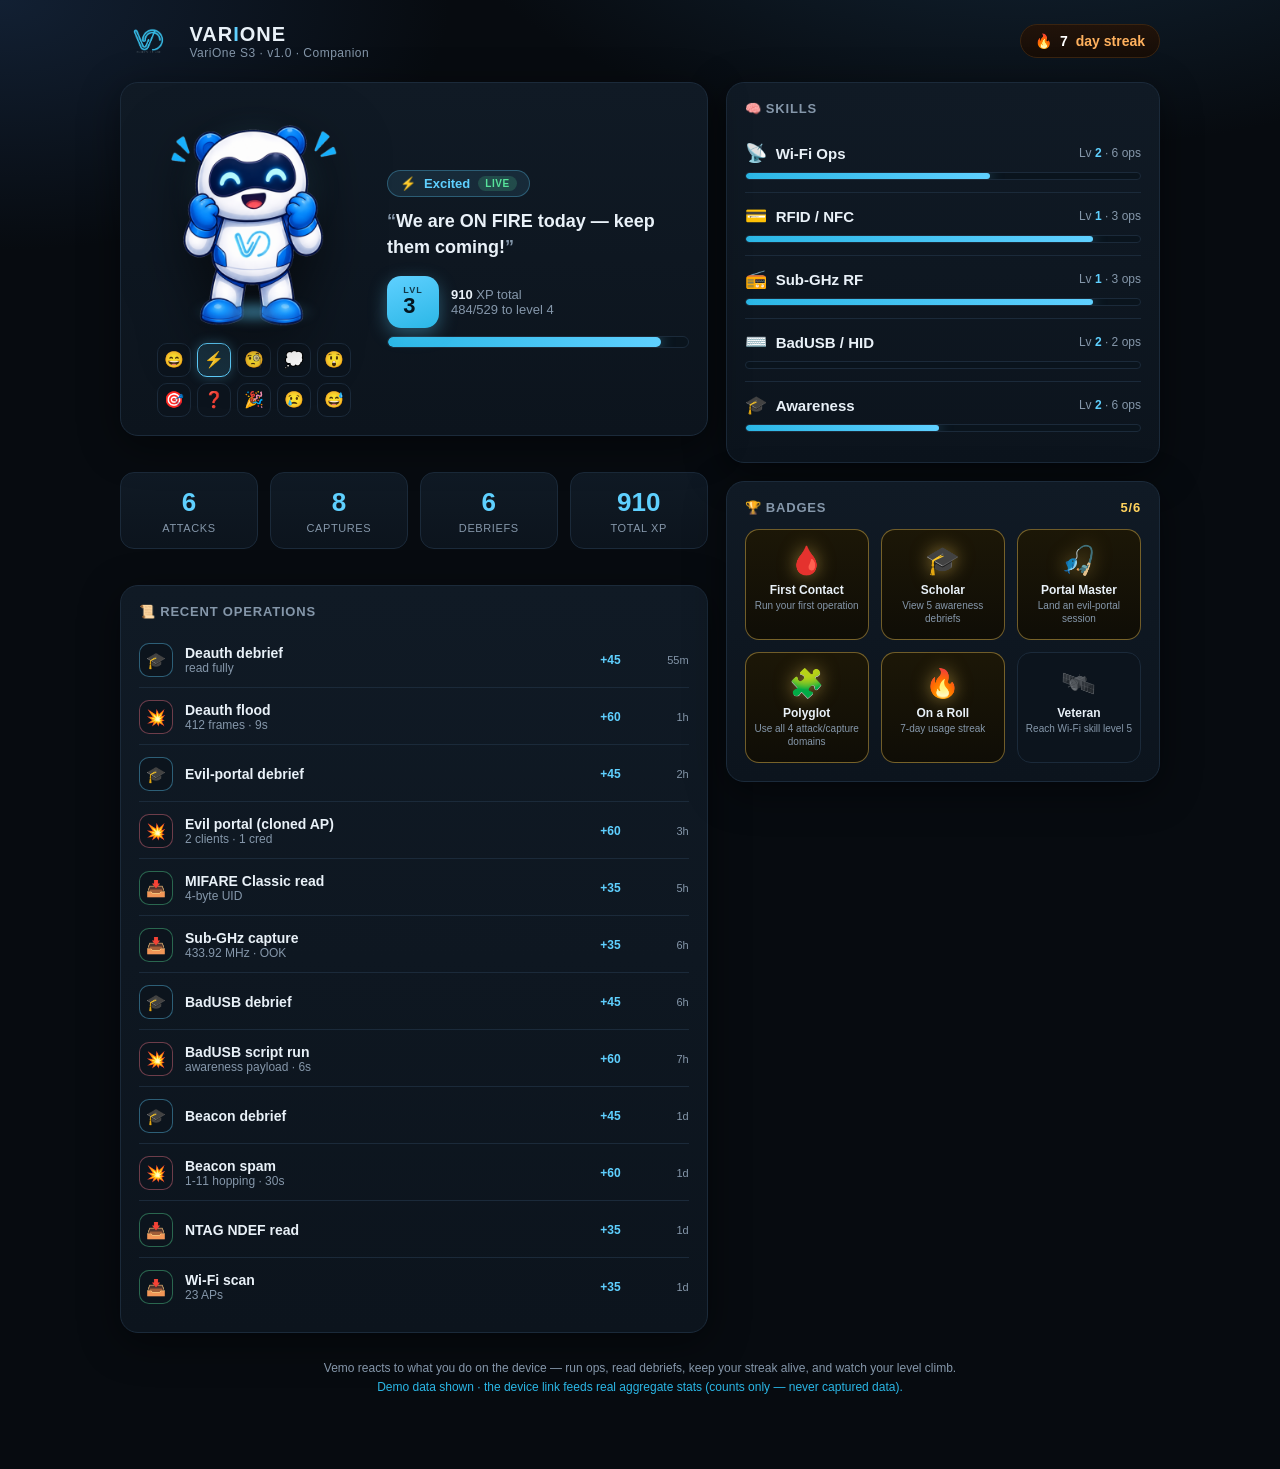
==== commit 91981df1: "feat(companion): swap in GPT-rendered Vemo art (10 moods incl. sad + oops) Replace the keyed pose-sh" ====
--- a/companion/index.html
+++ b/companion/index.html
@@ -1 +1 @@
-<!DOCTYPE html><!--eTRWeDSafVjwQ5rVafZWD--><html lang="en"><head><meta charSet="utf-8"/><meta name="viewport" content="width=device-width, initial-scale=1"/><link rel="preload" as="image" href="/companion/vemo/logo.png"/><link rel="preload" as="image" href="/companion/vemo/moods/excited.png"/><link rel="stylesheet" href="/companion/_next/static/css/559a97f2cf360df7.css" data-precedence="next"/><link rel="preload" as="script" fetchPriority="low" href="/companion/_next/static/chunks/webpack-e1fc51a0417401c2.js"/><script src="/companion/_next/static/chunks/4bd1b696-c023c6e3521b1417.js" async=""></script><script src="/companion/_next/static/chunks/255-ff2aa54aff9f7291.js" async=""></script><script src="/companion/_next/static/chunks/main-app-71a87562c7416ae0.js" async=""></script><script src="/companion/_next/static/chunks/app/page-c64ee9a047c7ca3e.js" async=""></script><meta name="theme-color" content="#070b10"/><title>VariOne Companion · Vemo</title><meta name="description" content="Gamified companion for the VariOne awareness device — meet Vemo, level up, and track your operations."/><script src="/companion/_next/static/chunks/polyfills-42372ed130431b0a.js" noModule=""></script></head><body><div hidden=""><!--$--><!--/$--></div><main class="shell"><header class="topbar"><div class="brand"><img src="/companion/vemo/logo.png" alt="VariOne" width="92" height="38"/><div><div class="wm">VAR<i>I</i>ONE</div><div class="sub">VariOne S3<!-- --> · <!-- -->v1.0<!-- --> · Companion</div></div></div><div class="streak" title="Best streak: 7 days">🔥 <span class="n">7</span> day streak</div></header><div class="grid"><div class="stack"><div class="card hero"><div class="stage"><div class="vemo-col"><button class="vemo-wrap" title="Tap Vemo to change mood" aria-label="Vemo is Excited. Tap to change mood."><div class="vemo-glow"></div><img class="vemo-art pop" src="/companion/vemo/moods/excited.png" alt="Vemo — Excited" width="240" height="240"/></button><div class="moodgallery" role="tablist" aria-label="Vemo moods"><button class="mdot " title="Happy" aria-label="Happy" aria-selected="false" role="tab">😄</button><button class="mdot on" title="Excited" aria-label="Excited" aria-selected="true" role="tab">⚡</button><button class="mdot " title="Curious" aria-label="Curious" aria-selected="false" role="tab">🧐</button><button class="mdot " title="Thinking" aria-label="Thinking" aria-selected="false" role="tab">💭</button><button class="mdot " title="Surprised" aria-label="Surprised" aria-selected="false" role="tab">😲</button><button class="mdot " title="Focused" aria-label="Focused" aria-selected="false" role="tab">🎯</button><button class="mdot " title="Confused" aria-label="Confused" aria-selected="false" role="tab">❓</button><button class="mdot " title="Celebrating" aria-label="Celebrating" aria-selected="false" role="tab">🎉</button></div></div><div class="info"><span class="moodchip live"><span>⚡</span> <!-- -->Excited<em>live</em></span><p class="speech"><span class="q">“</span>We are ON FIRE today — keep them coming!<span class="q">”</span></p><div class="levelrow"><div class="levelbadge"><span><small>LVL</small><b>3</b></span></div><div class="levelmeta"><div><b>910</b> XP total</div><div>484<!-- -->/<!-- -->529<!-- --> to level <!-- -->4</div></div></div><div class="bar"><span style="width:91%"></span></div></div></div></div><div class="stats"><div class="stat"><div class="v">6</div><div class="l">Attacks</div></div><div class="stat"><div class="v">8</div><div class="l">Captures</div></div><div class="stat"><div class="v">6</div><div class="l">Debriefs</div></div><div class="stat"><div class="v">910</div><div class="l">Total XP</div></div></div><div class="card"><h2>📜 Recent operations</h2><div class="timeline"><div class="row"><div class="dot debrief">🎓</div><div class="meta"><div class="lab">Deauth debrief</div><div class="det">read fully</div></div><div class="xp">+<!-- -->45</div><div class="ago">55m</div></div><div class="row"><div class="dot attack">💥</div><div class="meta"><div class="lab">Deauth flood</div><div class="det">412 frames · 9s</div></div><div class="xp">+<!-- -->60</div><div class="ago">1h</div></div><div class="row"><div class="dot debrief">🎓</div><div class="meta"><div class="lab">Evil-portal debrief</div></div><div class="xp">+<!-- -->45</div><div class="ago">2h</div></div><div class="row"><div class="dot attack">💥</div><div class="meta"><div class="lab">Evil portal (cloned AP)</div><div class="det">2 clients · 1 cred</div></div><div class="xp">+<!-- -->60</div><div class="ago">3h</div></div><div class="row"><div class="dot capture">📥</div><div class="meta"><div class="lab">MIFARE Classic read</div><div class="det">4-byte UID</div></div><div class="xp">+<!-- -->35</div><div class="ago">5h</div></div><div class="row"><div class="dot capture">📥</div><div class="meta"><div class="lab">Sub-GHz capture</div><div class="det">433.92 MHz · OOK</div></div><div class="xp">+<!-- -->35</div><div class="ago">6h</div></div><div class="row"><div class="dot debrief">🎓</div><div class="meta"><div class="lab">BadUSB debrief</div></div><div class="xp">+<!-- -->45</div><div class="ago">6h</div></div><div class="row"><div class="dot attack">💥</div><div class="meta"><div class="lab">BadUSB script run</div><div class="det">awareness payload · 6s</div></div><div class="xp">+<!-- -->60</div><div class="ago">7h</div></div><div class="row"><div class="dot debrief">🎓</div><div class="meta"><div class="lab">Beacon debrief</div></div><div class="xp">+<!-- -->45</div><div class="ago">1d</div></div><div class="row"><div class="dot attack">💥</div><div class="meta"><div class="lab">Beacon spam</div><div class="det">1-11 hopping · 30s</div></div><div class="xp">+<!-- -->60</div><div class="ago">1d</div></div><div class="row"><div class="dot capture">📥</div><div class="meta"><div class="lab">NTAG NDEF read</div></div><div class="xp">+<!-- -->35</div><div class="ago">1d</div></div><div class="row"><div class="dot capture">📥</div><div class="meta"><div class="lab">Wi-Fi scan</div><div class="det">23 APs</div></div><div class="xp">+<!-- -->35</div><div class="ago">1d</div></div></div></div></div><div class="stack"><div class="card"><h2>🧠 Skills</h2><div class="skill"><div class="top"><span class="name"><span class="ic">📡</span>Wi-Fi Ops</span><span class="lv">Lv <b>2</b> · <!-- -->6<!-- --> ops</span></div><div class="bar"><span style="width:62%"></span></div></div><div class="skill"><div class="top"><span class="name"><span class="ic">💳</span>RFID / NFC</span><span class="lv">Lv <b>1</b> · <!-- -->3<!-- --> ops</span></div><div class="bar"><span style="width:88%"></span></div></div><div class="skill"><div class="top"><span class="name"><span class="ic">📻</span>Sub-GHz RF</span><span class="lv">Lv <b>1</b> · <!-- -->3<!-- --> ops</span></div><div class="bar"><span style="width:88%"></span></div></div><div class="skill"><div class="top"><span class="name"><span class="ic">⌨️</span>BadUSB / HID</span><span class="lv">Lv <b>2</b> · <!-- -->2<!-- --> ops</span></div><div class="bar"><span style="width:0%"></span></div></div><div class="skill"><div class="top"><span class="name"><span class="ic">🎓</span>Awareness</span><span class="lv">Lv <b>2</b> · <!-- -->6<!-- --> ops</span></div><div class="bar"><span style="width:49%"></span></div></div></div><div class="card"><h2>🏆 Badges <span style="margin-left:auto;color:var(--gold)">5<!-- -->/<!-- -->6</span></h2><div class="badges"><div class="badge on" title="Run your first operation"><div class="em">🩸</div><div class="bn">First Contact</div><div class="bd">Run your first operation</div></div><div class="badge on" title="View 5 awareness debriefs"><div class="em">🎓</div><div class="bn">Scholar</div><div class="bd">View 5 awareness debriefs</div></div><div class="badge on" title="Land an evil-portal session"><div class="em">🎣</div><div class="bn">Portal Master</div><div class="bd">Land an evil-portal session</div></div><div class="badge on" title="Use all 4 attack/capture domains"><div class="em">🧩</div><div class="bn">Polyglot</div><div class="bd">Use all 4 attack/capture domains</div></div><div class="badge on" title="7-day usage streak"><div class="em">🔥</div><div class="bn">On a Roll</div><div class="bd">7-day usage streak</div></div><div class="badge " title="Reach Wi-Fi skill level 5"><div class="em">🛰️</div><div class="bn">Veteran</div><div class="bd">Reach Wi-Fi skill level 5</div></div></div></div></div></div><p class="foot">Vemo reacts to what you do on the device — run ops, read debriefs, keep your streak alive, and watch your level climb.<br/><span class="seam">Demo data shown · the device link feeds real aggregate stats (counts only — never captured data).</span></p></main><!--$--><!--/$--><script src="/companion/_next/static/chunks/webpack-e1fc51a0417401c2.js" id="_R_" async=""></script><script>(self.__next_f=self.__next_f||[]).push([0])</script><script>self.__next_f.push([1,"1:\"$Sreact.fragment\"\n2:I[9766,[],\"\"]\n3:I[8924,[],\"\"]\n5:I[4431,[],\"OutletBoundary\"]\n7:I[5278,[],\"AsyncMetadataOutlet\"]\n9:I[4431,[],\"ViewportBoundary\"]\nb:I[4431,[],\"MetadataBoundary\"]\nc:\"$Sreact.suspense\"\ne:I[7150,[],\"\"]\n:HL[\"/companion/_next/static/css/559a97f2cf360df7.css\",\"style\"]\n"])</script><script>self.__next_f.push([1,"0:{\"P\":null,\"b\":\"eTRWeDSafVjwQ5rVafZWD\",\"p\":\"/companion\",\"c\":[\"\",\"\"],\"i\":false,\"f\":[[[\"\",{\"children\":[\"__PAGE__\",{}]},\"$undefined\",\"$undefined\",true],[\"\",[\"$\",\"$1\",\"c\",{\"children\":[[[\"$\",\"link\",\"0\",{\"rel\":\"stylesheet\",\"href\":\"/companion/_next/static/css/559a97f2cf360df7.css\",\"precedence\":\"next\",\"crossOrigin\":\"$undefined\",\"nonce\":\"$undefined\"}]],[\"$\",\"html\",null,{\"lang\":\"en\",\"children\":[\"$\",\"body\",null,{\"children\":[\"$\",\"$L2\",null,{\"parallelRouterKey\":\"children\",\"error\":\"$undefined\",\"errorStyles\":\"$undefined\",\"errorScripts\":\"$undefined\",\"template\":[\"$\",\"$L3\",null,{}],\"templateStyles\":\"$undefined\",\"templateScripts\":\"$undefined\",\"notFound\":[[[\"$\",\"title\",null,{\"children\":\"404: This page could not be found.\"}],[\"$\",\"div\",null,{\"style\":{\"fontFamily\":\"system-ui,\\\"Segoe UI\\\",Roboto,Helvetica,Arial,sans-serif,\\\"Apple Color Emoji\\\",\\\"Segoe UI Emoji\\\"\",\"height\":\"100vh\",\"textAlign\":\"center\",\"display\":\"flex\",\"flexDirection\":\"column\",\"alignItems\":\"center\",\"justifyContent\":\"center\"},\"children\":[\"$\",\"div\",null,{\"children\":[[\"$\",\"style\",null,{\"dangerouslySetInnerHTML\":{\"__html\":\"body{color:#000;background:#fff;margin:0}.next-error-h1{border-right:1px solid rgba(0,0,0,.3)}@media (prefers-color-scheme:dark){body{color:#fff;background:#000}.next-error-h1{border-right:1px solid rgba(255,255,255,.3)}}\"}}],[\"$\",\"h1\",null,{\"className\":\"next-error-h1\",\"style\":{\"display\":\"inline-block\",\"margin\":\"0 20px 0 0\",\"padding\":\"0 23px 0 0\",\"fontSize\":24,\"fontWeight\":500,\"verticalAlign\":\"top\",\"lineHeight\":\"49px\"},\"children\":404}],[\"$\",\"div\",null,{\"style\":{\"display\":\"inline-block\"},\"children\":[\"$\",\"h2\",null,{\"style\":{\"fontSize\":14,\"fontWeight\":400,\"lineHeight\":\"49px\",\"margin\":0},\"children\":\"This page could not be found.\"}]}]]}]}]],[]],\"forbidden\":\"$undefined\",\"unauthorized\":\"$undefined\"}]}]}]]}],{\"children\":[\"__PAGE__\",[\"$\",\"$1\",\"c\",{\"children\":[\"$L4\",null,[\"$\",\"$L5\",null,{\"children\":[\"$L6\",[\"$\",\"$L7\",null,{\"promise\":\"$@8\"}]]}]]}],{},null,false]},null,false],[\"$\",\"$1\",\"h\",{\"children\":[null,[[\"$\",\"$L9\",null,{\"children\":\"$La\"}],null],[\"$\",\"$Lb\",null,{\"children\":[\"$\",\"div\",null,{\"hidden\":true,\"children\":[\"$\",\"$c\",null,{\"fallback\":null,\"children\":\"$Ld\"}]}]}]]}],false]],\"m\":\"$undefined\",\"G\":[\"$e\",[]],\"s\":false,\"S\":true}\n"])</script><script>self.__next_f.push([1,"f:I[5302,[\"974\",\"static/chunks/app/page-c64ee9a047c7ca3e.js\"],\"default\"]\n"])</script><script>self.__next_f.push([1,"4:[\"$\",\"main\",null,{\"className\":\"shell\",\"children\":[[\"$\",\"header\",null,{\"className\":\"topbar\",\"children\":[[\"$\",\"div\",null,{\"className\":\"brand\",\"children\":[[\"$\",\"img\",null,{\"src\":\"/companion/vemo/logo.png\",\"alt\":\"VariOne\",\"width\":92,\"height\":38}],[\"$\",\"div\",null,{\"children\":[[\"$\",\"div\",null,{\"className\":\"wm\",\"children\":[\"VAR\",[\"$\",\"i\",null,{\"children\":\"I\"}],\"ONE\"]}],[\"$\",\"div\",null,{\"className\":\"sub\",\"children\":[\"VariOne S3\",\" · \",\"v1.0\",\" · Companion\"]}]]}]]}],[\"$\",\"div\",null,{\"className\":\"streak\",\"title\":\"Best streak: 7 days\",\"children\":[\"🔥 \",[\"$\",\"span\",null,{\"className\":\"n\",\"children\":7}],\" day streak\"]}]]}],[\"$\",\"div\",null,{\"className\":\"grid\",\"children\":[[\"$\",\"div\",null,{\"className\":\"stack\",\"children\":[[\"$\",\"$Lf\",null,{\"p\":{\"deviceName\":\"VariOne S3\",\"firmware\":\"v1.0\",\"totalXp\":910,\"level\":3,\"xpInLevel\":484,\"xpForLevel\":529,\"mood\":{\"mood\":\"excited\",\"art\":\"/vemo/moods/excited.png\",\"emoji\":\"⚡\",\"title\":\"Excited\",\"line\":\"We are ON FIRE today — keep them coming!\"},\"skills\":[{\"category\":\"wifi\",\"name\":\"Wi-Fi Ops\",\"icon\":\"📡\",\"level\":2,\"xp\":310,\"xpInLevel\":190,\"xpForLevel\":306,\"count\":6},{\"category\":\"rfid\",\"name\":\"RFID / NFC\",\"icon\":\"💳\",\"level\":1,\"xp\":105,\"xpInLevel\":105,\"xpForLevel\":120,\"count\":3},{\"category\":\"rf\",\"name\":\"Sub-GHz RF\",\"icon\":\"📻\",\"level\":1,\"xp\":105,\"xpInLevel\":105,\"xpForLevel\":120,\"count\":3},{\"category\":\"badusb\",\"name\":\"BadUSB / HID\",\"icon\":\"⌨️\",\"level\":2,\"xp\":120,\"xpInLevel\":0,\"xpForLevel\":306,\"count\":2},{\"category\":\"awareness\",\"name\":\"Awareness\",\"icon\":\"🎓\",\"level\":2,\"xp\":270,\"xpInLevel\":150,\"xpForLevel\":306,\"count\":6}],\"badges\":[{\"id\":\"first-blood\",\"name\":\"First Contact\",\"desc\":\"Run your first operation\",\"icon\":\"🩸\",\"earned\":true},{\"id\":\"scholar\",\"name\":\"Scholar\",\"desc\":\"View 5 awareness debriefs\",\"icon\":\"🎓\",\"earned\":true},{\"id\":\"portal-master\",\"name\":\"Portal Master\",\"desc\":\"Land an evil-portal session\",\"icon\":\"🎣\",\"earned\":true},{\"id\":\"polyglot\",\"name\":\"Polyglot\",\"desc\":\"Use all 4 attack/capture domains\",\"icon\":\"🧩\",\"earned\":true},{\"id\":\"streak-7\",\"name\":\"On a Roll\",\"desc\":\"7-day usage streak\",\"icon\":\"🔥\",\"earned\":true},{\"id\":\"veteran\",\"name\":\"Veteran\",\"desc\":\"Reach Wi-Fi skill level 5\",\"icon\":\"🛰️\",\"earned\":false}],\"streakDays\":7,\"bestStreak\":7,\"counts\":{\"attack\":6,\"capture\":8,\"debrief\":6,\"session\":0},\"recent\":[{\"id\":\"e1\",\"kind\":\"debrief\",\"category\":\"awareness\",\"label\":\"Deauth debrief\",\"ts\":1781785059267,\"detail\":\"read fully\"},{\"id\":\"e0\",\"kind\":\"attack\",\"category\":\"wifi\",\"label\":\"Deauth flood\",\"ts\":1781784759267,\"detail\":\"412 frames · 9s\"},{\"id\":\"e3\",\"kind\":\"debrief\",\"category\":\"awareness\",\"label\":\"Evil-portal debrief\",\"ts\":1781777799267,\"detail\":\"$undefined\"},{\"id\":\"e2\",\"kind\":\"attack\",\"category\":\"wifi\",\"label\":\"Evil portal (cloned AP)\",\"ts\":1781777559267,\"detail\":\"2 clients · 1 cred\"},{\"id\":\"e4\",\"kind\":\"capture\",\"category\":\"rfid\",\"label\":\"MIFARE Classic read\",\"ts\":1781770359267,\"detail\":\"4-byte UID\"},{\"id\":\"e5\",\"kind\":\"capture\",\"category\":\"rf\",\"label\":\"Sub-GHz capture\",\"ts\":1781766759267,\"detail\":\"433.92 MHz · OOK\"},{\"id\":\"e7\",\"kind\":\"debrief\",\"category\":\"awareness\",\"label\":\"BadUSB debrief\",\"ts\":1781763339267,\"detail\":\"$undefined\"},{\"id\":\"e6\",\"kind\":\"attack\",\"category\":\"badusb\",\"label\":\"BadUSB script run\",\"ts\":1781763159267,\"detail\":\"awareness payload · 6s\"},{\"id\":\"e11\",\"kind\":\"debrief\",\"category\":\"awareness\",\"label\":\"Beacon debrief\",\"ts\":1781694819267,\"detail\":\"$undefined\"},{\"id\":\"e8\",\"kind\":\"attack\",\"category\":\"wifi\",\"label\":\"Beacon spam\",\"ts\":1781694759267,\"detail\":\"1-11 hopping · 30s\"},{\"id\":\"e9\",\"kind\":\"capture\",\"category\":\"rfid\",\"label\":\"NTAG NDEF read\",\"ts\":1781687559267,\"detail\":\"$undefined\"},{\"id\":\"e10\",\"kind\":\"capture\",\"category\":\"wifi\",\"label\":\"Wi-Fi scan\",\"ts\":1781683959267,\"detail\":\"23 APs\"}]}}],[\"$\",\"div\",null,{\"className\":\"stats\",\"children\":[[\"$\",\"div\",null,{\"className\":\"stat\",\"children\":[[\"$\",\"div\",null,{\"className\":\"v\",\"children\":6}],[\"$\",\"div\",null,{\"className\":\"l\",\"children\":\"Attacks\"}]]}],[\"$\",\"div\",null,{\"className\":\"stat\",\"children\":[[\"$\",\"div\",null,{\"className\":\"v\",\"children\":8}],[\"$\",\"div\",null,{\"className\":\"l\",\"children\":\"Captures\"}]]}],[\"$\",\"div\",null,{\"className\":\"stat\",\"children\":[[\"$\",\"div\",null,{\"className\":\"v\",\"children\":6}],[\"$\",\"div\",null,{\"className\":\"l\",\"children\":\"Debriefs\"}]]}],[\"$\",\"div\",null,{\"className\":\"stat\",\"children\":[[\"$\",\"div\",null,{\"className\":\"v\",\"children\":\"910\"}],[\"$\",\"div\",null,{\"className\":\"l\",\"children\":\"Total XP\"}]]}]]}],[\"$\",\"div\",null,{\"className\":\"card\",\"children\":[[\"$\",\"h2\",null,{\"children\":\"📜 Recent operations\"}],[\"$\",\"div\",null,{\"className\":\"timeline\",\"children\":[[\"$\",\"div\",\"e1\",{\"className\":\"row\",\"children\":[[\"$\",\"div\",null,{\"className\":\"dot debrief\",\"children\":\"🎓\"}],[\"$\",\"div\",null,{\"className\":\"meta\",\"children\":[[\"$\",\"div\",null,{\"className\":\"lab\",\"children\":\"Deauth debrief\"}],[\"$\",\"div\",null,{\"className\":\"det\",\"children\":\"read fully\"}]]}],[\"$\",\"div\",null,{\"className\":\"xp\",\"children\":[\"+\",45]}],[\"$\",\"div\",null,{\"className\":\"ago\",\"children\":\"55m\"}]]}],[\"$\",\"div\",\"e0\",{\"className\":\"row\",\"children\":[[\"$\",\"div\",null,{\"className\":\"dot attack\",\"children\":\"💥\"}],[\"$\",\"div\",null,{\"className\":\"meta\",\"children\":[[\"$\",\"div\",null,{\"className\":\"lab\",\"children\":\"Deauth flood\"}],[\"$\",\"div\",null,{\"className\":\"det\",\"children\":\"412 frames · 9s\"}]]}],[\"$\",\"div\",null,{\"className\":\"xp\",\"children\":[\"+\",60]}],[\"$\",\"div\",null,{\"className\":\"ago\",\"children\":\"1h\"}]]}],[\"$\",\"div\",\"e3\",{\"className\":\"row\",\"children\":[\"$L10\",\"$L11\",\"$L12\",\"$L13\"]}],\"$L14\",\"$L15\",\"$L16\",\"$L17\",\"$L18\",\"$L19\",\"$L1a\",\"$L1b\",\"$L1c\"]}]]}]]}],\"$L1d\"]}],\"$L1e\"]}]\n"])</script><script>self.__next_f.push([1,"10:[\"$\",\"div\",null,{\"className\":\"dot debrief\",\"children\":\"🎓\"}]\n11:[\"$\",\"div\",null,{\"className\":\"meta\",\"children\":[[\"$\",\"div\",null,{\"className\":\"lab\",\"children\":\"Evil-portal debrief\"}],\"$undefined\"]}]\n12:[\"$\",\"div\",null,{\"className\":\"xp\",\"children\":[\"+\",45]}]\n13:[\"$\",\"div\",null,{\"className\":\"ago\",\"children\":\"2h\"}]\n14:[\"$\",\"div\",\"e2\",{\"className\":\"row\",\"children\":[[\"$\",\"div\",null,{\"className\":\"dot attack\",\"children\":\"💥\"}],[\"$\",\"div\",null,{\"className\":\"meta\",\"children\":[[\"$\",\"div\",null,{\"className\":\"lab\",\"children\":\"Evil portal (cloned AP)\"}],[\"$\",\"div\",null,{\"className\":\"det\",\"children\":\"2 clients · 1 cred\"}]]}],[\"$\",\"div\",null,{\"className\":\"xp\",\"children\":[\"+\",60]}],[\"$\",\"div\",null,{\"className\":\"ago\",\"children\":\"3h\"}]]}]\n15:[\"$\",\"div\",\"e4\",{\"className\":\"row\",\"children\":[[\"$\",\"div\",null,{\"className\":\"dot capture\",\"children\":\"📥\"}],[\"$\",\"div\",null,{\"className\":\"meta\",\"children\":[[\"$\",\"div\",null,{\"className\":\"lab\",\"children\":\"MIFARE Classic read\"}],[\"$\",\"div\",null,{\"className\":\"det\",\"children\":\"4-byte UID\"}]]}],[\"$\",\"div\",null,{\"className\":\"xp\",\"children\":[\"+\",35]}],[\"$\",\"div\",null,{\"className\":\"ago\",\"children\":\"5h\"}]]}]\n16:[\"$\",\"div\",\"e5\",{\"className\":\"row\",\"children\":[[\"$\",\"div\",null,{\"className\":\"dot capture\",\"children\":\"📥\"}],[\"$\",\"div\",null,{\"className\":\"meta\",\"children\":[[\"$\",\"div\",null,{\"className\":\"lab\",\"children\":\"Sub-GHz capture\"}],[\"$\",\"div\",null,{\"className\":\"det\",\"children\":\"433.92 MHz · OOK\"}]]}],[\"$\",\"div\",null,{\"className\":\"xp\",\"children\":[\"+\",35]}],[\"$\",\"div\",null,{\"className\":\"ago\",\"children\":\"6h\"}]]}]\n17:[\"$\",\"div\",\"e7\",{\"className\":\"row\",\"children\":[[\"$\",\"div\",null,{\"className\":\"dot debrief\",\"children\":\"🎓\"}],[\"$\",\"div\",null,{\"className\":\"meta\",\"children\":[[\"$\",\"div\",null,{\"className\":\"lab\",\"children\":\"BadUSB debrief\"}],\"$undefined\"]}],[\"$\",\"div\",null,{\"className\":\"xp\",\"children\":[\"+\",45]}],[\"$\",\"div\",null,{\"className\":\"ago\",\"children\":\"6h\"}]]}]\n18:[\"$\",\"div\",\"e6\",{\"className\":\"row\",\"children\":[[\"$\",\"div\",null,{\"className\":\"dot attack\",\"children\":\"💥\"}],[\"$\",\"div\",null,{\"className\""])</script><script>self.__next_f.push([1,":\"meta\",\"children\":[[\"$\",\"div\",null,{\"className\":\"lab\",\"children\":\"BadUSB script run\"}],[\"$\",\"div\",null,{\"className\":\"det\",\"children\":\"awareness payload · 6s\"}]]}],[\"$\",\"div\",null,{\"className\":\"xp\",\"children\":[\"+\",60]}],[\"$\",\"div\",null,{\"className\":\"ago\",\"children\":\"7h\"}]]}]\n19:[\"$\",\"div\",\"e11\",{\"className\":\"row\",\"children\":[[\"$\",\"div\",null,{\"className\":\"dot debrief\",\"children\":\"🎓\"}],[\"$\",\"div\",null,{\"className\":\"meta\",\"children\":[[\"$\",\"div\",null,{\"className\":\"lab\",\"children\":\"Beacon debrief\"}],\"$undefined\"]}],[\"$\",\"div\",null,{\"className\":\"xp\",\"children\":[\"+\",45]}],[\"$\",\"div\",null,{\"className\":\"ago\",\"children\":\"1d\"}]]}]\n1a:[\"$\",\"div\",\"e8\",{\"className\":\"row\",\"children\":[[\"$\",\"div\",null,{\"className\":\"dot attack\",\"children\":\"💥\"}],[\"$\",\"div\",null,{\"className\":\"meta\",\"children\":[[\"$\",\"div\",null,{\"className\":\"lab\",\"children\":\"Beacon spam\"}],[\"$\",\"div\",null,{\"className\":\"det\",\"children\":\"1-11 hopping · 30s\"}]]}],[\"$\",\"div\",null,{\"className\":\"xp\",\"children\":[\"+\",60]}],[\"$\",\"div\",null,{\"className\":\"ago\",\"children\":\"1d\"}]]}]\n1b:[\"$\",\"div\",\"e9\",{\"className\":\"row\",\"children\":[[\"$\",\"div\",null,{\"className\":\"dot capture\",\"children\":\"📥\"}],[\"$\",\"div\",null,{\"className\":\"meta\",\"children\":[[\"$\",\"div\",null,{\"className\":\"lab\",\"children\":\"NTAG NDEF read\"}],\"$undefined\"]}],[\"$\",\"div\",null,{\"className\":\"xp\",\"children\":[\"+\",35]}],[\"$\",\"div\",null,{\"className\":\"ago\",\"children\":\"1d\"}]]}]\n1c:[\"$\",\"div\",\"e10\",{\"className\":\"row\",\"children\":[[\"$\",\"div\",null,{\"className\":\"dot capture\",\"children\":\"📥\"}],[\"$\",\"div\",null,{\"className\":\"meta\",\"children\":[[\"$\",\"div\",null,{\"className\":\"lab\",\"children\":\"Wi-Fi scan\"}],[\"$\",\"div\",null,{\"className\":\"det\",\"children\":\"23 APs\"}]]}],[\"$\",\"div\",null,{\"className\":\"xp\",\"children\":[\"+\",35]}],[\"$\",\"div\",null,{\"className\":\"ago\",\"children\":\"1d\"}]]}]\n"])</script><script>self.__next_f.push([1,"1d:[\"$\",\"div\",null,{\"className\":\"stack\",\"children\":[[\"$\",\"div\",null,{\"className\":\"card\",\"children\":[[\"$\",\"h2\",null,{\"children\":\"🧠 Skills\"}],[[\"$\",\"div\",\"wifi\",{\"className\":\"skill\",\"children\":[[\"$\",\"div\",null,{\"className\":\"top\",\"children\":[[\"$\",\"span\",null,{\"className\":\"name\",\"children\":[[\"$\",\"span\",null,{\"className\":\"ic\",\"children\":\"📡\"}],\"Wi-Fi Ops\"]}],[\"$\",\"span\",null,{\"className\":\"lv\",\"children\":[\"Lv \",[\"$\",\"b\",null,{\"children\":2}],\" · \",6,\" ops\"]}]]}],[\"$\",\"div\",null,{\"className\":\"bar\",\"children\":[\"$\",\"span\",null,{\"style\":{\"width\":\"62%\"}}]}]]}],[\"$\",\"div\",\"rfid\",{\"className\":\"skill\",\"children\":[[\"$\",\"div\",null,{\"className\":\"top\",\"children\":[[\"$\",\"span\",null,{\"className\":\"name\",\"children\":[[\"$\",\"span\",null,{\"className\":\"ic\",\"children\":\"💳\"}],\"RFID / NFC\"]}],[\"$\",\"span\",null,{\"className\":\"lv\",\"children\":[\"Lv \",[\"$\",\"b\",null,{\"children\":1}],\" · \",3,\" ops\"]}]]}],[\"$\",\"div\",null,{\"className\":\"bar\",\"children\":[\"$\",\"span\",null,{\"style\":{\"width\":\"88%\"}}]}]]}],[\"$\",\"div\",\"rf\",{\"className\":\"skill\",\"children\":[[\"$\",\"div\",null,{\"className\":\"top\",\"children\":[[\"$\",\"span\",null,{\"className\":\"name\",\"children\":[[\"$\",\"span\",null,{\"className\":\"ic\",\"children\":\"📻\"}],\"Sub-GHz RF\"]}],[\"$\",\"span\",null,{\"className\":\"lv\",\"children\":[\"Lv \",[\"$\",\"b\",null,{\"children\":1}],\" · \",3,\" ops\"]}]]}],[\"$\",\"div\",null,{\"className\":\"bar\",\"children\":[\"$\",\"span\",null,{\"style\":{\"width\":\"88%\"}}]}]]}],[\"$\",\"div\",\"badusb\",{\"className\":\"skill\",\"children\":[[\"$\",\"div\",null,{\"className\":\"top\",\"children\":[[\"$\",\"span\",null,{\"className\":\"name\",\"children\":[[\"$\",\"span\",null,{\"className\":\"ic\",\"children\":\"⌨️\"}],\"BadUSB / HID\"]}],[\"$\",\"span\",null,{\"className\":\"lv\",\"children\":[\"Lv \",[\"$\",\"b\",null,{\"children\":2}],\" · \",2,\" ops\"]}]]}],[\"$\",\"div\",null,{\"className\":\"bar\",\"children\":[\"$\",\"span\",null,{\"style\":{\"width\":\"0%\"}}]}]]}],[\"$\",\"div\",\"awareness\",{\"className\":\"skill\",\"children\":[[\"$\",\"div\",null,{\"className\":\"top\",\"children\":[[\"$\",\"span\",null,{\"className\":\"name\",\"children\":[[\"$\",\"span\",null,{\"className\":\"ic\",\"children\":\"🎓\"}],\"Awareness\"]}],[\"$\",\"span\",null,{\"className\":\"lv\",\"children\":[\"Lv \",[\"$\",\"b\",null,{\"children\":2}],\" · \",6,\" ops\"]}]]}],[\"$\",\"div\",null,{\"className\":\"bar\",\"children\":[\"$\",\"span\",null,{\"style\":{\"width\":\"49%\"}}]}]]}]]]}],[\"$\",\"div\",null,{\"className\":\"card\",\"children\":[[\"$\",\"h2\",null,{\"children\":[\"🏆 Badges \",[\"$\",\"span\",null,{\"style\":{\"marginLeft\":\"auto\",\"color\":\"var(--gold)\"},\"children\":[5,\"/\",6]}]]}],[\"$\",\"div\",null,{\"className\":\"badges\",\"children\":[[\"$\",\"div\",\"first-blood\",{\"className\":\"badge on\",\"title\":\"Run your first operation\",\"children\":[[\"$\",\"div\",null,{\"className\":\"em\",\"children\":\"🩸\"}],[\"$\",\"div\",null,{\"className\":\"bn\",\"children\":\"First Contact\"}],[\"$\",\"div\",null,{\"className\":\"bd\",\"children\":\"Run your first operation\"}]]}],[\"$\",\"div\",\"scholar\",{\"className\":\"badge on\",\"title\":\"View 5 awareness debriefs\",\"children\":[[\"$\",\"div\",null,{\"className\":\"em\",\"children\":\"🎓\"}],[\"$\",\"div\",null,{\"className\":\"bn\",\"children\":\"Scholar\"}],[\"$\",\"div\",null,{\"className\":\"bd\",\"children\":\"View 5 awareness debriefs\"}]]}],[\"$\",\"div\",\"portal-master\",{\"className\":\"badge on\",\"title\":\"Land an evil-portal session\",\"children\":[[\"$\",\"div\",null,{\"className\":\"em\",\"children\":\"🎣\"}],[\"$\",\"div\",null,{\"className\":\"bn\",\"children\":\"Portal Master\"}],[\"$\",\"div\",null,{\"className\":\"bd\",\"children\":\"Land an evil-portal session\"}]]}],[\"$\",\"div\",\"polyglot\",{\"className\":\"badge on\",\"title\":\"Use all 4 attack/capture domains\",\"children\":[[\"$\",\"div\",null,{\"className\":\"em\",\"children\":\"🧩\"}],[\"$\",\"div\",null,{\"className\":\"bn\",\"children\":\"Polyglot\"}],[\"$\",\"div\",null,{\"className\":\"bd\",\"children\":\"Use all 4 attack/capture domains\"}]]}],[\"$\",\"div\",\"streak-7\",{\"className\":\"badge on\",\"title\":\"7-day usage streak\",\"children\":[[\"$\",\"div\",null,{\"className\":\"em\",\"children\":\"🔥\"}],[\"$\",\"div\",null,{\"className\":\"bn\",\"children\":\"On a Roll\"}],[\"$\",\"div\",null,{\"className\":\"bd\",\"children\":\"7-day usage streak\"}]]}],[\"$\",\"div\",\"veteran\",{\"className\":\"badge \",\"title\":\"Reach Wi-Fi skill level 5\",\"children\":[[\"$\",\"div\",null,{\"className\":\"em\",\"children\":\"🛰️\"}],[\"$\",\"div\",null,{\"className\":\"bn\",\"children\":\"Veteran\"}],[\"$\",\"div\",null,{\"className\":\"bd\",\"children\":\"Reach Wi-Fi skill level 5\"}]]}]]}]]}]]}]\n"])</script><script>self.__next_f.push([1,"1e:[\"$\",\"p\",null,{\"className\":\"foot\",\"children\":[\"Vemo reacts to what you do on the device — run ops, read debriefs, keep your streak alive, and watch your level climb.\",[\"$\",\"br\",null,{}],[\"$\",\"span\",null,{\"className\":\"seam\",\"children\":\"Demo data shown · the device link feeds real aggregate stats (counts only — never captured data).\"}]]}]\n"])</script><script>self.__next_f.push([1,"a:[[\"$\",\"meta\",\"0\",{\"charSet\":\"utf-8\"}],[\"$\",\"meta\",\"1\",{\"name\":\"viewport\",\"content\":\"width=device-width, initial-scale=1\"}],[\"$\",\"meta\",\"2\",{\"name\":\"theme-color\",\"content\":\"#070b10\"}]]\n6:null\n"])</script><script>self.__next_f.push([1,"8:{\"metadata\":[[\"$\",\"title\",\"0\",{\"children\":\"VariOne Companion · Vemo\"}],[\"$\",\"meta\",\"1\",{\"name\":\"description\",\"content\":\"Gamified companion for the VariOne awareness device — meet Vemo, level up, and track your operations.\"}]],\"error\":null,\"digest\":\"$undefined\"}\n"])</script><script>self.__next_f.push([1,"d:\"$8:metadata\"\n"])</script></body></html>+<!DOCTYPE html><!--ahRRYMnNxTOveliz0dG5n--><html lang="en"><head><meta charSet="utf-8"/><meta name="viewport" content="width=device-width, initial-scale=1"/><link rel="preload" as="image" href="/companion/vemo/logo.png"/><link rel="preload" as="image" href="/companion/vemo/moods/excited.png"/><link rel="stylesheet" href="/companion/_next/static/css/559a97f2cf360df7.css" data-precedence="next"/><link rel="preload" as="script" fetchPriority="low" href="/companion/_next/static/chunks/webpack-e1fc51a0417401c2.js"/><script src="/companion/_next/static/chunks/4bd1b696-c023c6e3521b1417.js" async=""></script><script src="/companion/_next/static/chunks/255-ff2aa54aff9f7291.js" async=""></script><script src="/companion/_next/static/chunks/main-app-71a87562c7416ae0.js" async=""></script><script src="/companion/_next/static/chunks/app/page-c384c3129f1218ae.js" async=""></script><meta name="theme-color" content="#070b10"/><title>VariOne Companion · Vemo</title><meta name="description" content="Gamified companion for the VariOne awareness device — meet Vemo, level up, and track your operations."/><script src="/companion/_next/static/chunks/polyfills-42372ed130431b0a.js" noModule=""></script></head><body><div hidden=""><!--$--><!--/$--></div><main class="shell"><header class="topbar"><div class="brand"><img src="/companion/vemo/logo.png" alt="VariOne" width="92" height="38"/><div><div class="wm">VAR<i>I</i>ONE</div><div class="sub">VariOne S3<!-- --> · <!-- -->v1.0<!-- --> · Companion</div></div></div><div class="streak" title="Best streak: 7 days">🔥 <span class="n">7</span> day streak</div></header><div class="grid"><div class="stack"><div class="card hero"><div class="stage"><div class="vemo-col"><button class="vemo-wrap" title="Tap Vemo to change mood" aria-label="Vemo is Excited. Tap to change mood."><div class="vemo-glow"></div><img class="vemo-art pop" src="/companion/vemo/moods/excited.png" alt="Vemo — Excited" width="240" height="240"/></button><div class="moodgallery" role="tablist" aria-label="Vemo moods"><button class="mdot " title="Happy" aria-label="Happy" aria-selected="false" role="tab">😄</button><button class="mdot on" title="Excited" aria-label="Excited" aria-selected="true" role="tab">⚡</button><button class="mdot " title="Curious" aria-label="Curious" aria-selected="false" role="tab">🧐</button><button class="mdot " title="Thinking" aria-label="Thinking" aria-selected="false" role="tab">💭</button><button class="mdot " title="Surprised" aria-label="Surprised" aria-selected="false" role="tab">😲</button><button class="mdot " title="Focused" aria-label="Focused" aria-selected="false" role="tab">🎯</button><button class="mdot " title="Confused" aria-label="Confused" aria-selected="false" role="tab">❓</button><button class="mdot " title="Celebrating" aria-label="Celebrating" aria-selected="false" role="tab">🎉</button><button class="mdot " title="Sad" aria-label="Sad" aria-selected="false" role="tab">😢</button><button class="mdot " title="Oops" aria-label="Oops" aria-selected="false" role="tab">😅</button></div></div><div class="info"><span class="moodchip live"><span>⚡</span> <!-- -->Excited<em>live</em></span><p class="speech"><span class="q">“</span>We are ON FIRE today — keep them coming!<span class="q">”</span></p><div class="levelrow"><div class="levelbadge"><span><small>LVL</small><b>3</b></span></div><div class="levelmeta"><div><b>910</b> XP total</div><div>484<!-- -->/<!-- -->529<!-- --> to level <!-- -->4</div></div></div><div class="bar"><span style="width:91%"></span></div></div></div></div><div class="stats"><div class="stat"><div class="v">6</div><div class="l">Attacks</div></div><div class="stat"><div class="v">8</div><div class="l">Captures</div></div><div class="stat"><div class="v">6</div><div class="l">Debriefs</div></div><div class="stat"><div class="v">910</div><div class="l">Total XP</div></div></div><div class="card"><h2>📜 Recent operations</h2><div class="timeline"><div class="row"><div class="dot debrief">🎓</div><div class="meta"><div class="lab">Deauth debrief</div><div class="det">read fully</div></div><div class="xp">+<!-- -->45</div><div class="ago">55m</div></div><div class="row"><div class="dot attack">💥</div><div class="meta"><div class="lab">Deauth flood</div><div class="det">412 frames · 9s</div></div><div class="xp">+<!-- -->60</div><div class="ago">1h</div></div><div class="row"><div class="dot debrief">🎓</div><div class="meta"><div class="lab">Evil-portal debrief</div></div><div class="xp">+<!-- -->45</div><div class="ago">2h</div></div><div class="row"><div class="dot attack">💥</div><div class="meta"><div class="lab">Evil portal (cloned AP)</div><div class="det">2 clients · 1 cred</div></div><div class="xp">+<!-- -->60</div><div class="ago">3h</div></div><div class="row"><div class="dot capture">📥</div><div class="meta"><div class="lab">MIFARE Classic read</div><div class="det">4-byte UID</div></div><div class="xp">+<!-- -->35</div><div class="ago">5h</div></div><div class="row"><div class="dot capture">📥</div><div class="meta"><div class="lab">Sub-GHz capture</div><div class="det">433.92 MHz · OOK</div></div><div class="xp">+<!-- -->35</div><div class="ago">6h</div></div><div class="row"><div class="dot debrief">🎓</div><div class="meta"><div class="lab">BadUSB debrief</div></div><div class="xp">+<!-- -->45</div><div class="ago">6h</div></div><div class="row"><div class="dot attack">💥</div><div class="meta"><div class="lab">BadUSB script run</div><div class="det">awareness payload · 6s</div></div><div class="xp">+<!-- -->60</div><div class="ago">7h</div></div><div class="row"><div class="dot debrief">🎓</div><div class="meta"><div class="lab">Beacon debrief</div></div><div class="xp">+<!-- -->45</div><div class="ago">1d</div></div><div class="row"><div class="dot attack">💥</div><div class="meta"><div class="lab">Beacon spam</div><div class="det">1-11 hopping · 30s</div></div><div class="xp">+<!-- -->60</div><div class="ago">1d</div></div><div class="row"><div class="dot capture">📥</div><div class="meta"><div class="lab">NTAG NDEF read</div></div><div class="xp">+<!-- -->35</div><div class="ago">1d</div></div><div class="row"><div class="dot capture">📥</div><div class="meta"><div class="lab">Wi-Fi scan</div><div class="det">23 APs</div></div><div class="xp">+<!-- -->35</div><div class="ago">1d</div></div></div></div></div><div class="stack"><div class="card"><h2>🧠 Skills</h2><div class="skill"><div class="top"><span class="name"><span class="ic">📡</span>Wi-Fi Ops</span><span class="lv">Lv <b>2</b> · <!-- -->6<!-- --> ops</span></div><div class="bar"><span style="width:62%"></span></div></div><div class="skill"><div class="top"><span class="name"><span class="ic">💳</span>RFID / NFC</span><span class="lv">Lv <b>1</b> · <!-- -->3<!-- --> ops</span></div><div class="bar"><span style="width:88%"></span></div></div><div class="skill"><div class="top"><span class="name"><span class="ic">📻</span>Sub-GHz RF</span><span class="lv">Lv <b>1</b> · <!-- -->3<!-- --> ops</span></div><div class="bar"><span style="width:88%"></span></div></div><div class="skill"><div class="top"><span class="name"><span class="ic">⌨️</span>BadUSB / HID</span><span class="lv">Lv <b>2</b> · <!-- -->2<!-- --> ops</span></div><div class="bar"><span style="width:0%"></span></div></div><div class="skill"><div class="top"><span class="name"><span class="ic">🎓</span>Awareness</span><span class="lv">Lv <b>2</b> · <!-- -->6<!-- --> ops</span></div><div class="bar"><span style="width:49%"></span></div></div></div><div class="card"><h2>🏆 Badges <span style="margin-left:auto;color:var(--gold)">5<!-- -->/<!-- -->6</span></h2><div class="badges"><div class="badge on" title="Run your first operation"><div class="em">🩸</div><div class="bn">First Contact</div><div class="bd">Run your first operation</div></div><div class="badge on" title="View 5 awareness debriefs"><div class="em">🎓</div><div class="bn">Scholar</div><div class="bd">View 5 awareness debriefs</div></div><div class="badge on" title="Land an evil-portal session"><div class="em">🎣</div><div class="bn">Portal Master</div><div class="bd">Land an evil-portal session</div></div><div class="badge on" title="Use all 4 attack/capture domains"><div class="em">🧩</div><div class="bn">Polyglot</div><div class="bd">Use all 4 attack/capture domains</div></div><div class="badge on" title="7-day usage streak"><div class="em">🔥</div><div class="bn">On a Roll</div><div class="bd">7-day usage streak</div></div><div class="badge " title="Reach Wi-Fi skill level 5"><div class="em">🛰️</div><div class="bn">Veteran</div><div class="bd">Reach Wi-Fi skill level 5</div></div></div></div></div></div><p class="foot">Vemo reacts to what you do on the device — run ops, read debriefs, keep your streak alive, and watch your level climb.<br/><span class="seam">Demo data shown · the device link feeds real aggregate stats (counts only — never captured data).</span></p></main><!--$--><!--/$--><script src="/companion/_next/static/chunks/webpack-e1fc51a0417401c2.js" id="_R_" async=""></script><script>(self.__next_f=self.__next_f||[]).push([0])</script><script>self.__next_f.push([1,"1:\"$Sreact.fragment\"\n2:I[9766,[],\"\"]\n3:I[8924,[],\"\"]\n5:I[4431,[],\"OutletBoundary\"]\n7:I[5278,[],\"AsyncMetadataOutlet\"]\n9:I[4431,[],\"ViewportBoundary\"]\nb:I[4431,[],\"MetadataBoundary\"]\nc:\"$Sreact.suspense\"\ne:I[7150,[],\"\"]\n:HL[\"/companion/_next/static/css/559a97f2cf360df7.css\",\"style\"]\n"])</script><script>self.__next_f.push([1,"0:{\"P\":null,\"b\":\"ahRRYMnNxTOveliz0dG5n\",\"p\":\"/companion\",\"c\":[\"\",\"\"],\"i\":false,\"f\":[[[\"\",{\"children\":[\"__PAGE__\",{}]},\"$undefined\",\"$undefined\",true],[\"\",[\"$\",\"$1\",\"c\",{\"children\":[[[\"$\",\"link\",\"0\",{\"rel\":\"stylesheet\",\"href\":\"/companion/_next/static/css/559a97f2cf360df7.css\",\"precedence\":\"next\",\"crossOrigin\":\"$undefined\",\"nonce\":\"$undefined\"}]],[\"$\",\"html\",null,{\"lang\":\"en\",\"children\":[\"$\",\"body\",null,{\"children\":[\"$\",\"$L2\",null,{\"parallelRouterKey\":\"children\",\"error\":\"$undefined\",\"errorStyles\":\"$undefined\",\"errorScripts\":\"$undefined\",\"template\":[\"$\",\"$L3\",null,{}],\"templateStyles\":\"$undefined\",\"templateScripts\":\"$undefined\",\"notFound\":[[[\"$\",\"title\",null,{\"children\":\"404: This page could not be found.\"}],[\"$\",\"div\",null,{\"style\":{\"fontFamily\":\"system-ui,\\\"Segoe UI\\\",Roboto,Helvetica,Arial,sans-serif,\\\"Apple Color Emoji\\\",\\\"Segoe UI Emoji\\\"\",\"height\":\"100vh\",\"textAlign\":\"center\",\"display\":\"flex\",\"flexDirection\":\"column\",\"alignItems\":\"center\",\"justifyContent\":\"center\"},\"children\":[\"$\",\"div\",null,{\"children\":[[\"$\",\"style\",null,{\"dangerouslySetInnerHTML\":{\"__html\":\"body{color:#000;background:#fff;margin:0}.next-error-h1{border-right:1px solid rgba(0,0,0,.3)}@media (prefers-color-scheme:dark){body{color:#fff;background:#000}.next-error-h1{border-right:1px solid rgba(255,255,255,.3)}}\"}}],[\"$\",\"h1\",null,{\"className\":\"next-error-h1\",\"style\":{\"display\":\"inline-block\",\"margin\":\"0 20px 0 0\",\"padding\":\"0 23px 0 0\",\"fontSize\":24,\"fontWeight\":500,\"verticalAlign\":\"top\",\"lineHeight\":\"49px\"},\"children\":404}],[\"$\",\"div\",null,{\"style\":{\"display\":\"inline-block\"},\"children\":[\"$\",\"h2\",null,{\"style\":{\"fontSize\":14,\"fontWeight\":400,\"lineHeight\":\"49px\",\"margin\":0},\"children\":\"This page could not be found.\"}]}]]}]}]],[]],\"forbidden\":\"$undefined\",\"unauthorized\":\"$undefined\"}]}]}]]}],{\"children\":[\"__PAGE__\",[\"$\",\"$1\",\"c\",{\"children\":[\"$L4\",null,[\"$\",\"$L5\",null,{\"children\":[\"$L6\",[\"$\",\"$L7\",null,{\"promise\":\"$@8\"}]]}]]}],{},null,false]},null,false],[\"$\",\"$1\",\"h\",{\"children\":[null,[[\"$\",\"$L9\",null,{\"children\":\"$La\"}],null],[\"$\",\"$Lb\",null,{\"children\":[\"$\",\"div\",null,{\"hidden\":true,\"children\":[\"$\",\"$c\",null,{\"fallback\":null,\"children\":\"$Ld\"}]}]}]]}],false]],\"m\":\"$undefined\",\"G\":[\"$e\",[]],\"s\":false,\"S\":true}\n"])</script><script>self.__next_f.push([1,"f:I[5302,[\"974\",\"static/chunks/app/page-c384c3129f1218ae.js\"],\"default\"]\n"])</script><script>self.__next_f.push([1,"4:[\"$\",\"main\",null,{\"className\":\"shell\",\"children\":[[\"$\",\"header\",null,{\"className\":\"topbar\",\"children\":[[\"$\",\"div\",null,{\"className\":\"brand\",\"children\":[[\"$\",\"img\",null,{\"src\":\"/companion/vemo/logo.png\",\"alt\":\"VariOne\",\"width\":92,\"height\":38}],[\"$\",\"div\",null,{\"children\":[[\"$\",\"div\",null,{\"className\":\"wm\",\"children\":[\"VAR\",[\"$\",\"i\",null,{\"children\":\"I\"}],\"ONE\"]}],[\"$\",\"div\",null,{\"className\":\"sub\",\"children\":[\"VariOne S3\",\" · \",\"v1.0\",\" · Companion\"]}]]}]]}],[\"$\",\"div\",null,{\"className\":\"streak\",\"title\":\"Best streak: 7 days\",\"children\":[\"🔥 \",[\"$\",\"span\",null,{\"className\":\"n\",\"children\":7}],\" day streak\"]}]]}],[\"$\",\"div\",null,{\"className\":\"grid\",\"children\":[[\"$\",\"div\",null,{\"className\":\"stack\",\"children\":[[\"$\",\"$Lf\",null,{\"p\":{\"deviceName\":\"VariOne S3\",\"firmware\":\"v1.0\",\"totalXp\":910,\"level\":3,\"xpInLevel\":484,\"xpForLevel\":529,\"mood\":{\"mood\":\"excited\",\"art\":\"/vemo/moods/excited.png\",\"emoji\":\"⚡\",\"title\":\"Excited\",\"line\":\"We are ON FIRE today — keep them coming!\"},\"skills\":[{\"category\":\"wifi\",\"name\":\"Wi-Fi Ops\",\"icon\":\"📡\",\"level\":2,\"xp\":310,\"xpInLevel\":190,\"xpForLevel\":306,\"count\":6},{\"category\":\"rfid\",\"name\":\"RFID / NFC\",\"icon\":\"💳\",\"level\":1,\"xp\":105,\"xpInLevel\":105,\"xpForLevel\":120,\"count\":3},{\"category\":\"rf\",\"name\":\"Sub-GHz RF\",\"icon\":\"📻\",\"level\":1,\"xp\":105,\"xpInLevel\":105,\"xpForLevel\":120,\"count\":3},{\"category\":\"badusb\",\"name\":\"BadUSB / HID\",\"icon\":\"⌨️\",\"level\":2,\"xp\":120,\"xpInLevel\":0,\"xpForLevel\":306,\"count\":2},{\"category\":\"awareness\",\"name\":\"Awareness\",\"icon\":\"🎓\",\"level\":2,\"xp\":270,\"xpInLevel\":150,\"xpForLevel\":306,\"count\":6}],\"badges\":[{\"id\":\"first-blood\",\"name\":\"First Contact\",\"desc\":\"Run your first operation\",\"icon\":\"🩸\",\"earned\":true},{\"id\":\"scholar\",\"name\":\"Scholar\",\"desc\":\"View 5 awareness debriefs\",\"icon\":\"🎓\",\"earned\":true},{\"id\":\"portal-master\",\"name\":\"Portal Master\",\"desc\":\"Land an evil-portal session\",\"icon\":\"🎣\",\"earned\":true},{\"id\":\"polyglot\",\"name\":\"Polyglot\",\"desc\":\"Use all 4 attack/capture domains\",\"icon\":\"🧩\",\"earned\":true},{\"id\":\"streak-7\",\"name\":\"On a Roll\",\"desc\":\"7-day usage streak\",\"icon\":\"🔥\",\"earned\":true},{\"id\":\"veteran\",\"name\":\"Veteran\",\"desc\":\"Reach Wi-Fi skill level 5\",\"icon\":\"🛰️\",\"earned\":false}],\"streakDays\":7,\"bestStreak\":7,\"counts\":{\"attack\":6,\"capture\":8,\"debrief\":6,\"session\":0},\"recent\":[{\"id\":\"e1\",\"kind\":\"debrief\",\"category\":\"awareness\",\"label\":\"Deauth debrief\",\"ts\":1781786898677,\"detail\":\"read fully\"},{\"id\":\"e0\",\"kind\":\"attack\",\"category\":\"wifi\",\"label\":\"Deauth flood\",\"ts\":1781786598677,\"detail\":\"412 frames · 9s\"},{\"id\":\"e3\",\"kind\":\"debrief\",\"category\":\"awareness\",\"label\":\"Evil-portal debrief\",\"ts\":1781779638677,\"detail\":\"$undefined\"},{\"id\":\"e2\",\"kind\":\"attack\",\"category\":\"wifi\",\"label\":\"Evil portal (cloned AP)\",\"ts\":1781779398677,\"detail\":\"2 clients · 1 cred\"},{\"id\":\"e4\",\"kind\":\"capture\",\"category\":\"rfid\",\"label\":\"MIFARE Classic read\",\"ts\":1781772198677,\"detail\":\"4-byte UID\"},{\"id\":\"e5\",\"kind\":\"capture\",\"category\":\"rf\",\"label\":\"Sub-GHz capture\",\"ts\":1781768598677,\"detail\":\"433.92 MHz · OOK\"},{\"id\":\"e7\",\"kind\":\"debrief\",\"category\":\"awareness\",\"label\":\"BadUSB debrief\",\"ts\":1781765178677,\"detail\":\"$undefined\"},{\"id\":\"e6\",\"kind\":\"attack\",\"category\":\"badusb\",\"label\":\"BadUSB script run\",\"ts\":1781764998677,\"detail\":\"awareness payload · 6s\"},{\"id\":\"e11\",\"kind\":\"debrief\",\"category\":\"awareness\",\"label\":\"Beacon debrief\",\"ts\":1781696658677,\"detail\":\"$undefined\"},{\"id\":\"e8\",\"kind\":\"attack\",\"category\":\"wifi\",\"label\":\"Beacon spam\",\"ts\":1781696598677,\"detail\":\"1-11 hopping · 30s\"},{\"id\":\"e9\",\"kind\":\"capture\",\"category\":\"rfid\",\"label\":\"NTAG NDEF read\",\"ts\":1781689398677,\"detail\":\"$undefined\"},{\"id\":\"e10\",\"kind\":\"capture\",\"category\":\"wifi\",\"label\":\"Wi-Fi scan\",\"ts\":1781685798677,\"detail\":\"23 APs\"}]}}],[\"$\",\"div\",null,{\"className\":\"stats\",\"children\":[[\"$\",\"div\",null,{\"className\":\"stat\",\"children\":[[\"$\",\"div\",null,{\"className\":\"v\",\"children\":6}],[\"$\",\"div\",null,{\"className\":\"l\",\"children\":\"Attacks\"}]]}],[\"$\",\"div\",null,{\"className\":\"stat\",\"children\":[[\"$\",\"div\",null,{\"className\":\"v\",\"children\":8}],[\"$\",\"div\",null,{\"className\":\"l\",\"children\":\"Captures\"}]]}],[\"$\",\"div\",null,{\"className\":\"stat\",\"children\":[[\"$\",\"div\",null,{\"className\":\"v\",\"children\":6}],[\"$\",\"div\",null,{\"className\":\"l\",\"children\":\"Debriefs\"}]]}],[\"$\",\"div\",null,{\"className\":\"stat\",\"children\":[[\"$\",\"div\",null,{\"className\":\"v\",\"children\":\"910\"}],[\"$\",\"div\",null,{\"className\":\"l\",\"children\":\"Total XP\"}]]}]]}],[\"$\",\"div\",null,{\"className\":\"card\",\"children\":[[\"$\",\"h2\",null,{\"children\":\"📜 Recent operations\"}],[\"$\",\"div\",null,{\"className\":\"timeline\",\"children\":[[\"$\",\"div\",\"e1\",{\"className\":\"row\",\"children\":[[\"$\",\"div\",null,{\"className\":\"dot debrief\",\"children\":\"🎓\"}],[\"$\",\"div\",null,{\"className\":\"meta\",\"children\":[[\"$\",\"div\",null,{\"className\":\"lab\",\"children\":\"Deauth debrief\"}],[\"$\",\"div\",null,{\"className\":\"det\",\"children\":\"read fully\"}]]}],[\"$\",\"div\",null,{\"className\":\"xp\",\"children\":[\"+\",45]}],[\"$\",\"div\",null,{\"className\":\"ago\",\"children\":\"55m\"}]]}],[\"$\",\"div\",\"e0\",{\"className\":\"row\",\"children\":[[\"$\",\"div\",null,{\"className\":\"dot attack\",\"children\":\"💥\"}],[\"$\",\"div\",null,{\"className\":\"meta\",\"children\":[[\"$\",\"div\",null,{\"className\":\"lab\",\"children\":\"Deauth flood\"}],[\"$\",\"div\",null,{\"className\":\"det\",\"children\":\"412 frames · 9s\"}]]}],[\"$\",\"div\",null,{\"className\":\"xp\",\"children\":[\"+\",60]}],[\"$\",\"div\",null,{\"className\":\"ago\",\"children\":\"1h\"}]]}],[\"$\",\"div\",\"e3\",{\"className\":\"row\",\"children\":[\"$L10\",\"$L11\",\"$L12\",\"$L13\"]}],\"$L14\",\"$L15\",\"$L16\",\"$L17\",\"$L18\",\"$L19\",\"$L1a\",\"$L1b\",\"$L1c\"]}]]}]]}],\"$L1d\"]}],\"$L1e\"]}]\n"])</script><script>self.__next_f.push([1,"10:[\"$\",\"div\",null,{\"className\":\"dot debrief\",\"children\":\"🎓\"}]\n11:[\"$\",\"div\",null,{\"className\":\"meta\",\"children\":[[\"$\",\"div\",null,{\"className\":\"lab\",\"children\":\"Evil-portal debrief\"}],\"$undefined\"]}]\n12:[\"$\",\"div\",null,{\"className\":\"xp\",\"children\":[\"+\",45]}]\n13:[\"$\",\"div\",null,{\"className\":\"ago\",\"children\":\"2h\"}]\n14:[\"$\",\"div\",\"e2\",{\"className\":\"row\",\"children\":[[\"$\",\"div\",null,{\"className\":\"dot attack\",\"children\":\"💥\"}],[\"$\",\"div\",null,{\"className\":\"meta\",\"children\":[[\"$\",\"div\",null,{\"className\":\"lab\",\"children\":\"Evil portal (cloned AP)\"}],[\"$\",\"div\",null,{\"className\":\"det\",\"children\":\"2 clients · 1 cred\"}]]}],[\"$\",\"div\",null,{\"className\":\"xp\",\"children\":[\"+\",60]}],[\"$\",\"div\",null,{\"className\":\"ago\",\"children\":\"3h\"}]]}]\n15:[\"$\",\"div\",\"e4\",{\"className\":\"row\",\"children\":[[\"$\",\"div\",null,{\"className\":\"dot capture\",\"children\":\"📥\"}],[\"$\",\"div\",null,{\"className\":\"meta\",\"children\":[[\"$\",\"div\",null,{\"className\":\"lab\",\"children\":\"MIFARE Classic read\"}],[\"$\",\"div\",null,{\"className\":\"det\",\"children\":\"4-byte UID\"}]]}],[\"$\",\"div\",null,{\"className\":\"xp\",\"children\":[\"+\",35]}],[\"$\",\"div\",null,{\"className\":\"ago\",\"children\":\"5h\"}]]}]\n16:[\"$\",\"div\",\"e5\",{\"className\":\"row\",\"children\":[[\"$\",\"div\",null,{\"className\":\"dot capture\",\"children\":\"📥\"}],[\"$\",\"div\",null,{\"className\":\"meta\",\"children\":[[\"$\",\"div\",null,{\"className\":\"lab\",\"children\":\"Sub-GHz capture\"}],[\"$\",\"div\",null,{\"className\":\"det\",\"children\":\"433.92 MHz · OOK\"}]]}],[\"$\",\"div\",null,{\"className\":\"xp\",\"children\":[\"+\",35]}],[\"$\",\"div\",null,{\"className\":\"ago\",\"children\":\"6h\"}]]}]\n17:[\"$\",\"div\",\"e7\",{\"className\":\"row\",\"children\":[[\"$\",\"div\",null,{\"className\":\"dot debrief\",\"children\":\"🎓\"}],[\"$\",\"div\",null,{\"className\":\"meta\",\"children\":[[\"$\",\"div\",null,{\"className\":\"lab\",\"children\":\"BadUSB debrief\"}],\"$undefined\"]}],[\"$\",\"div\",null,{\"className\":\"xp\",\"children\":[\"+\",45]}],[\"$\",\"div\",null,{\"className\":\"ago\",\"children\":\"6h\"}]]}]\n18:[\"$\",\"div\",\"e6\",{\"className\":\"row\",\"children\":[[\"$\",\"div\",null,{\"className\":\"dot attack\",\"children\":\"💥\"}],[\"$\",\"div\",null,{\"className\""])</script><script>self.__next_f.push([1,":\"meta\",\"children\":[[\"$\",\"div\",null,{\"className\":\"lab\",\"children\":\"BadUSB script run\"}],[\"$\",\"div\",null,{\"className\":\"det\",\"children\":\"awareness payload · 6s\"}]]}],[\"$\",\"div\",null,{\"className\":\"xp\",\"children\":[\"+\",60]}],[\"$\",\"div\",null,{\"className\":\"ago\",\"children\":\"7h\"}]]}]\n19:[\"$\",\"div\",\"e11\",{\"className\":\"row\",\"children\":[[\"$\",\"div\",null,{\"className\":\"dot debrief\",\"children\":\"🎓\"}],[\"$\",\"div\",null,{\"className\":\"meta\",\"children\":[[\"$\",\"div\",null,{\"className\":\"lab\",\"children\":\"Beacon debrief\"}],\"$undefined\"]}],[\"$\",\"div\",null,{\"className\":\"xp\",\"children\":[\"+\",45]}],[\"$\",\"div\",null,{\"className\":\"ago\",\"children\":\"1d\"}]]}]\n1a:[\"$\",\"div\",\"e8\",{\"className\":\"row\",\"children\":[[\"$\",\"div\",null,{\"className\":\"dot attack\",\"children\":\"💥\"}],[\"$\",\"div\",null,{\"className\":\"meta\",\"children\":[[\"$\",\"div\",null,{\"className\":\"lab\",\"children\":\"Beacon spam\"}],[\"$\",\"div\",null,{\"className\":\"det\",\"children\":\"1-11 hopping · 30s\"}]]}],[\"$\",\"div\",null,{\"className\":\"xp\",\"children\":[\"+\",60]}],[\"$\",\"div\",null,{\"className\":\"ago\",\"children\":\"1d\"}]]}]\n1b:[\"$\",\"div\",\"e9\",{\"className\":\"row\",\"children\":[[\"$\",\"div\",null,{\"className\":\"dot capture\",\"children\":\"📥\"}],[\"$\",\"div\",null,{\"className\":\"meta\",\"children\":[[\"$\",\"div\",null,{\"className\":\"lab\",\"children\":\"NTAG NDEF read\"}],\"$undefined\"]}],[\"$\",\"div\",null,{\"className\":\"xp\",\"children\":[\"+\",35]}],[\"$\",\"div\",null,{\"className\":\"ago\",\"children\":\"1d\"}]]}]\n1c:[\"$\",\"div\",\"e10\",{\"className\":\"row\",\"children\":[[\"$\",\"div\",null,{\"className\":\"dot capture\",\"children\":\"📥\"}],[\"$\",\"div\",null,{\"className\":\"meta\",\"children\":[[\"$\",\"div\",null,{\"className\":\"lab\",\"children\":\"Wi-Fi scan\"}],[\"$\",\"div\",null,{\"className\":\"det\",\"children\":\"23 APs\"}]]}],[\"$\",\"div\",null,{\"className\":\"xp\",\"children\":[\"+\",35]}],[\"$\",\"div\",null,{\"className\":\"ago\",\"children\":\"1d\"}]]}]\n"])</script><script>self.__next_f.push([1,"1d:[\"$\",\"div\",null,{\"className\":\"stack\",\"children\":[[\"$\",\"div\",null,{\"className\":\"card\",\"children\":[[\"$\",\"h2\",null,{\"children\":\"🧠 Skills\"}],[[\"$\",\"div\",\"wifi\",{\"className\":\"skill\",\"children\":[[\"$\",\"div\",null,{\"className\":\"top\",\"children\":[[\"$\",\"span\",null,{\"className\":\"name\",\"children\":[[\"$\",\"span\",null,{\"className\":\"ic\",\"children\":\"📡\"}],\"Wi-Fi Ops\"]}],[\"$\",\"span\",null,{\"className\":\"lv\",\"children\":[\"Lv \",[\"$\",\"b\",null,{\"children\":2}],\" · \",6,\" ops\"]}]]}],[\"$\",\"div\",null,{\"className\":\"bar\",\"children\":[\"$\",\"span\",null,{\"style\":{\"width\":\"62%\"}}]}]]}],[\"$\",\"div\",\"rfid\",{\"className\":\"skill\",\"children\":[[\"$\",\"div\",null,{\"className\":\"top\",\"children\":[[\"$\",\"span\",null,{\"className\":\"name\",\"children\":[[\"$\",\"span\",null,{\"className\":\"ic\",\"children\":\"💳\"}],\"RFID / NFC\"]}],[\"$\",\"span\",null,{\"className\":\"lv\",\"children\":[\"Lv \",[\"$\",\"b\",null,{\"children\":1}],\" · \",3,\" ops\"]}]]}],[\"$\",\"div\",null,{\"className\":\"bar\",\"children\":[\"$\",\"span\",null,{\"style\":{\"width\":\"88%\"}}]}]]}],[\"$\",\"div\",\"rf\",{\"className\":\"skill\",\"children\":[[\"$\",\"div\",null,{\"className\":\"top\",\"children\":[[\"$\",\"span\",null,{\"className\":\"name\",\"children\":[[\"$\",\"span\",null,{\"className\":\"ic\",\"children\":\"📻\"}],\"Sub-GHz RF\"]}],[\"$\",\"span\",null,{\"className\":\"lv\",\"children\":[\"Lv \",[\"$\",\"b\",null,{\"children\":1}],\" · \",3,\" ops\"]}]]}],[\"$\",\"div\",null,{\"className\":\"bar\",\"children\":[\"$\",\"span\",null,{\"style\":{\"width\":\"88%\"}}]}]]}],[\"$\",\"div\",\"badusb\",{\"className\":\"skill\",\"children\":[[\"$\",\"div\",null,{\"className\":\"top\",\"children\":[[\"$\",\"span\",null,{\"className\":\"name\",\"children\":[[\"$\",\"span\",null,{\"className\":\"ic\",\"children\":\"⌨️\"}],\"BadUSB / HID\"]}],[\"$\",\"span\",null,{\"className\":\"lv\",\"children\":[\"Lv \",[\"$\",\"b\",null,{\"children\":2}],\" · \",2,\" ops\"]}]]}],[\"$\",\"div\",null,{\"className\":\"bar\",\"children\":[\"$\",\"span\",null,{\"style\":{\"width\":\"0%\"}}]}]]}],[\"$\",\"div\",\"awareness\",{\"className\":\"skill\",\"children\":[[\"$\",\"div\",null,{\"className\":\"top\",\"children\":[[\"$\",\"span\",null,{\"className\":\"name\",\"children\":[[\"$\",\"span\",null,{\"className\":\"ic\",\"children\":\"🎓\"}],\"Awareness\"]}],[\"$\",\"span\",null,{\"className\":\"lv\",\"children\":[\"Lv \",[\"$\",\"b\",null,{\"children\":2}],\" · \",6,\" ops\"]}]]}],[\"$\",\"div\",null,{\"className\":\"bar\",\"children\":[\"$\",\"span\",null,{\"style\":{\"width\":\"49%\"}}]}]]}]]]}],[\"$\",\"div\",null,{\"className\":\"card\",\"children\":[[\"$\",\"h2\",null,{\"children\":[\"🏆 Badges \",[\"$\",\"span\",null,{\"style\":{\"marginLeft\":\"auto\",\"color\":\"var(--gold)\"},\"children\":[5,\"/\",6]}]]}],[\"$\",\"div\",null,{\"className\":\"badges\",\"children\":[[\"$\",\"div\",\"first-blood\",{\"className\":\"badge on\",\"title\":\"Run your first operation\",\"children\":[[\"$\",\"div\",null,{\"className\":\"em\",\"children\":\"🩸\"}],[\"$\",\"div\",null,{\"className\":\"bn\",\"children\":\"First Contact\"}],[\"$\",\"div\",null,{\"className\":\"bd\",\"children\":\"Run your first operation\"}]]}],[\"$\",\"div\",\"scholar\",{\"className\":\"badge on\",\"title\":\"View 5 awareness debriefs\",\"children\":[[\"$\",\"div\",null,{\"className\":\"em\",\"children\":\"🎓\"}],[\"$\",\"div\",null,{\"className\":\"bn\",\"children\":\"Scholar\"}],[\"$\",\"div\",null,{\"className\":\"bd\",\"children\":\"View 5 awareness debriefs\"}]]}],[\"$\",\"div\",\"portal-master\",{\"className\":\"badge on\",\"title\":\"Land an evil-portal session\",\"children\":[[\"$\",\"div\",null,{\"className\":\"em\",\"children\":\"🎣\"}],[\"$\",\"div\",null,{\"className\":\"bn\",\"children\":\"Portal Master\"}],[\"$\",\"div\",null,{\"className\":\"bd\",\"children\":\"Land an evil-portal session\"}]]}],[\"$\",\"div\",\"polyglot\",{\"className\":\"badge on\",\"title\":\"Use all 4 attack/capture domains\",\"children\":[[\"$\",\"div\",null,{\"className\":\"em\",\"children\":\"🧩\"}],[\"$\",\"div\",null,{\"className\":\"bn\",\"children\":\"Polyglot\"}],[\"$\",\"div\",null,{\"className\":\"bd\",\"children\":\"Use all 4 attack/capture domains\"}]]}],[\"$\",\"div\",\"streak-7\",{\"className\":\"badge on\",\"title\":\"7-day usage streak\",\"children\":[[\"$\",\"div\",null,{\"className\":\"em\",\"children\":\"🔥\"}],[\"$\",\"div\",null,{\"className\":\"bn\",\"children\":\"On a Roll\"}],[\"$\",\"div\",null,{\"className\":\"bd\",\"children\":\"7-day usage streak\"}]]}],[\"$\",\"div\",\"veteran\",{\"className\":\"badge \",\"title\":\"Reach Wi-Fi skill level 5\",\"children\":[[\"$\",\"div\",null,{\"className\":\"em\",\"children\":\"🛰️\"}],[\"$\",\"div\",null,{\"className\":\"bn\",\"children\":\"Veteran\"}],[\"$\",\"div\",null,{\"className\":\"bd\",\"children\":\"Reach Wi-Fi skill level 5\"}]]}]]}]]}]]}]\n"])</script><script>self.__next_f.push([1,"1e:[\"$\",\"p\",null,{\"className\":\"foot\",\"children\":[\"Vemo reacts to what you do on the device — run ops, read debriefs, keep your streak alive, and watch your level climb.\",[\"$\",\"br\",null,{}],[\"$\",\"span\",null,{\"className\":\"seam\",\"children\":\"Demo data shown · the device link feeds real aggregate stats (counts only — never captured data).\"}]]}]\n"])</script><script>self.__next_f.push([1,"a:[[\"$\",\"meta\",\"0\",{\"charSet\":\"utf-8\"}],[\"$\",\"meta\",\"1\",{\"name\":\"viewport\",\"content\":\"width=device-width, initial-scale=1\"}],[\"$\",\"meta\",\"2\",{\"name\":\"theme-color\",\"content\":\"#070b10\"}]]\n6:null\n"])</script><script>self.__next_f.push([1,"8:{\"metadata\":[[\"$\",\"title\",\"0\",{\"children\":\"VariOne Companion · Vemo\"}],[\"$\",\"meta\",\"1\",{\"name\":\"description\",\"content\":\"Gamified companion for the VariOne awareness device — meet Vemo, level up, and track your operations.\"}]],\"error\":null,\"digest\":\"$undefined\"}\n"])</script><script>self.__next_f.push([1,"d:\"$8:metadata\"\n"])</script></body></html>
